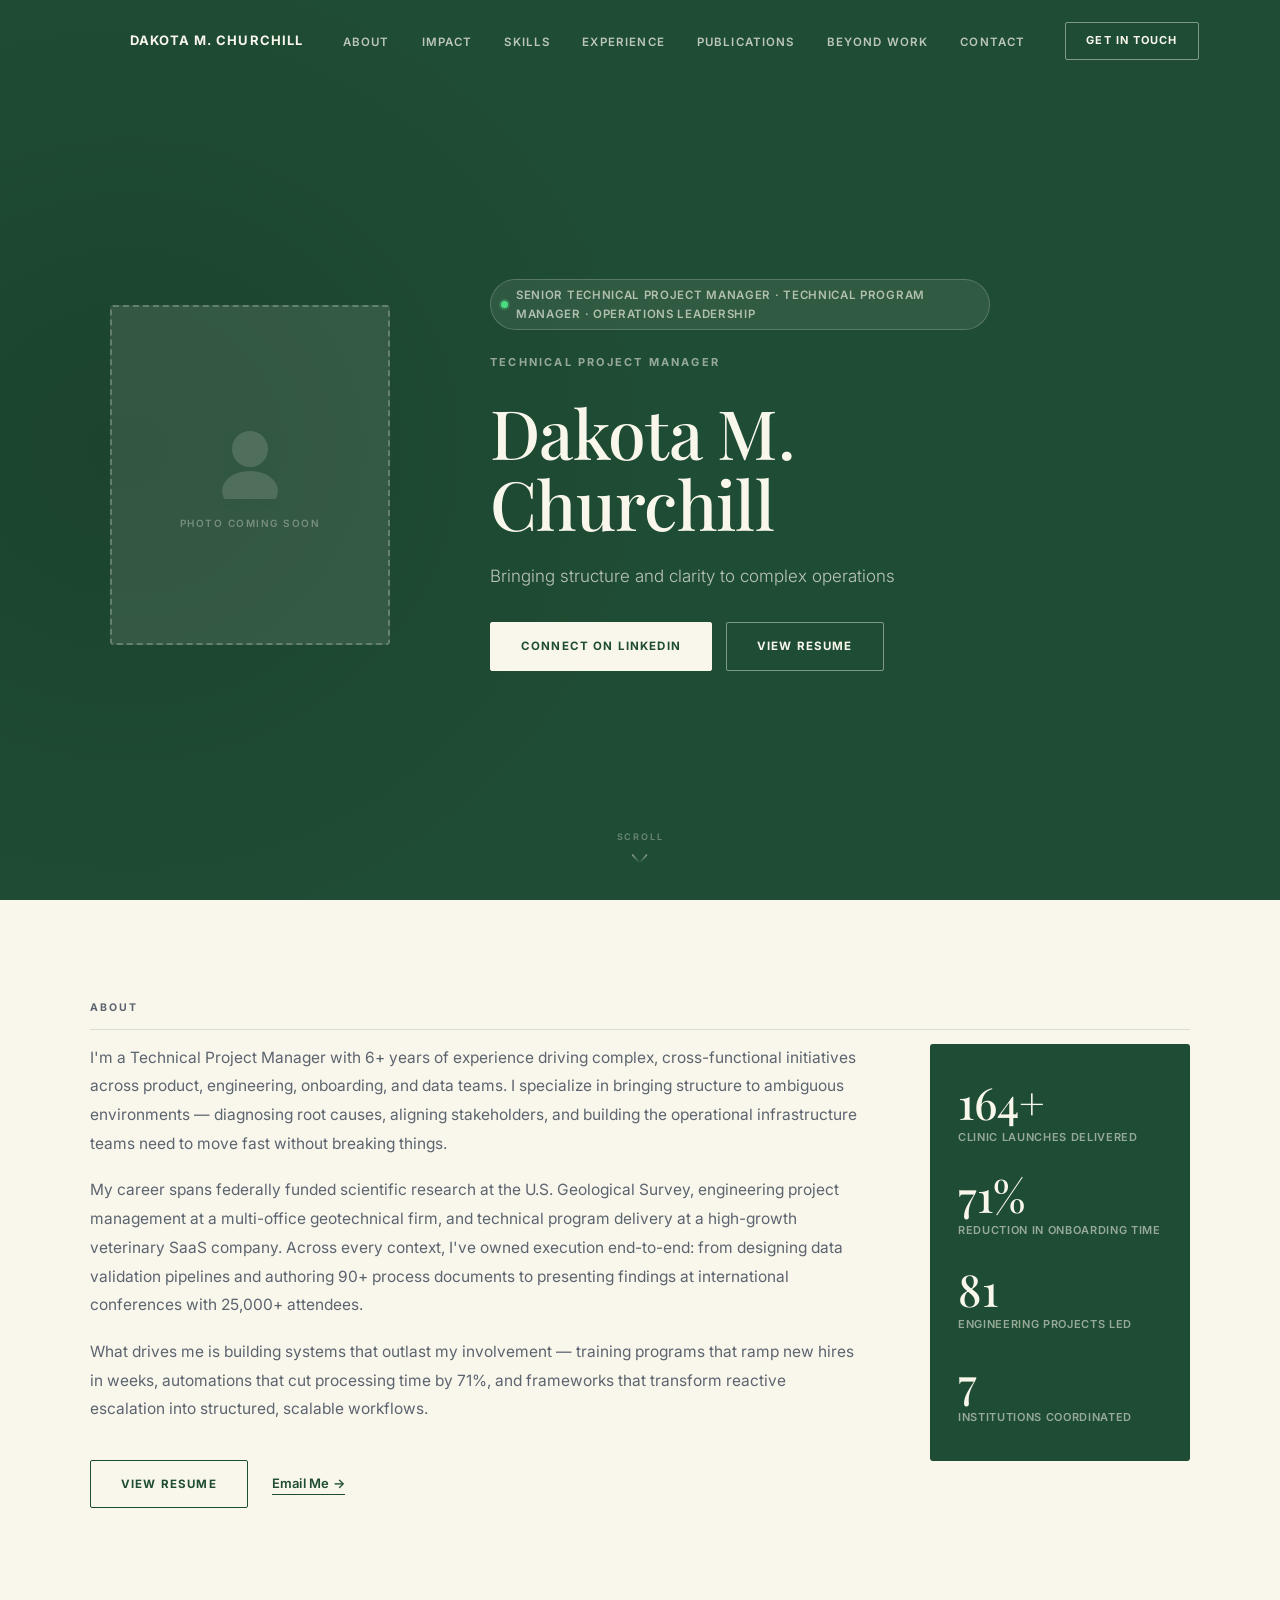
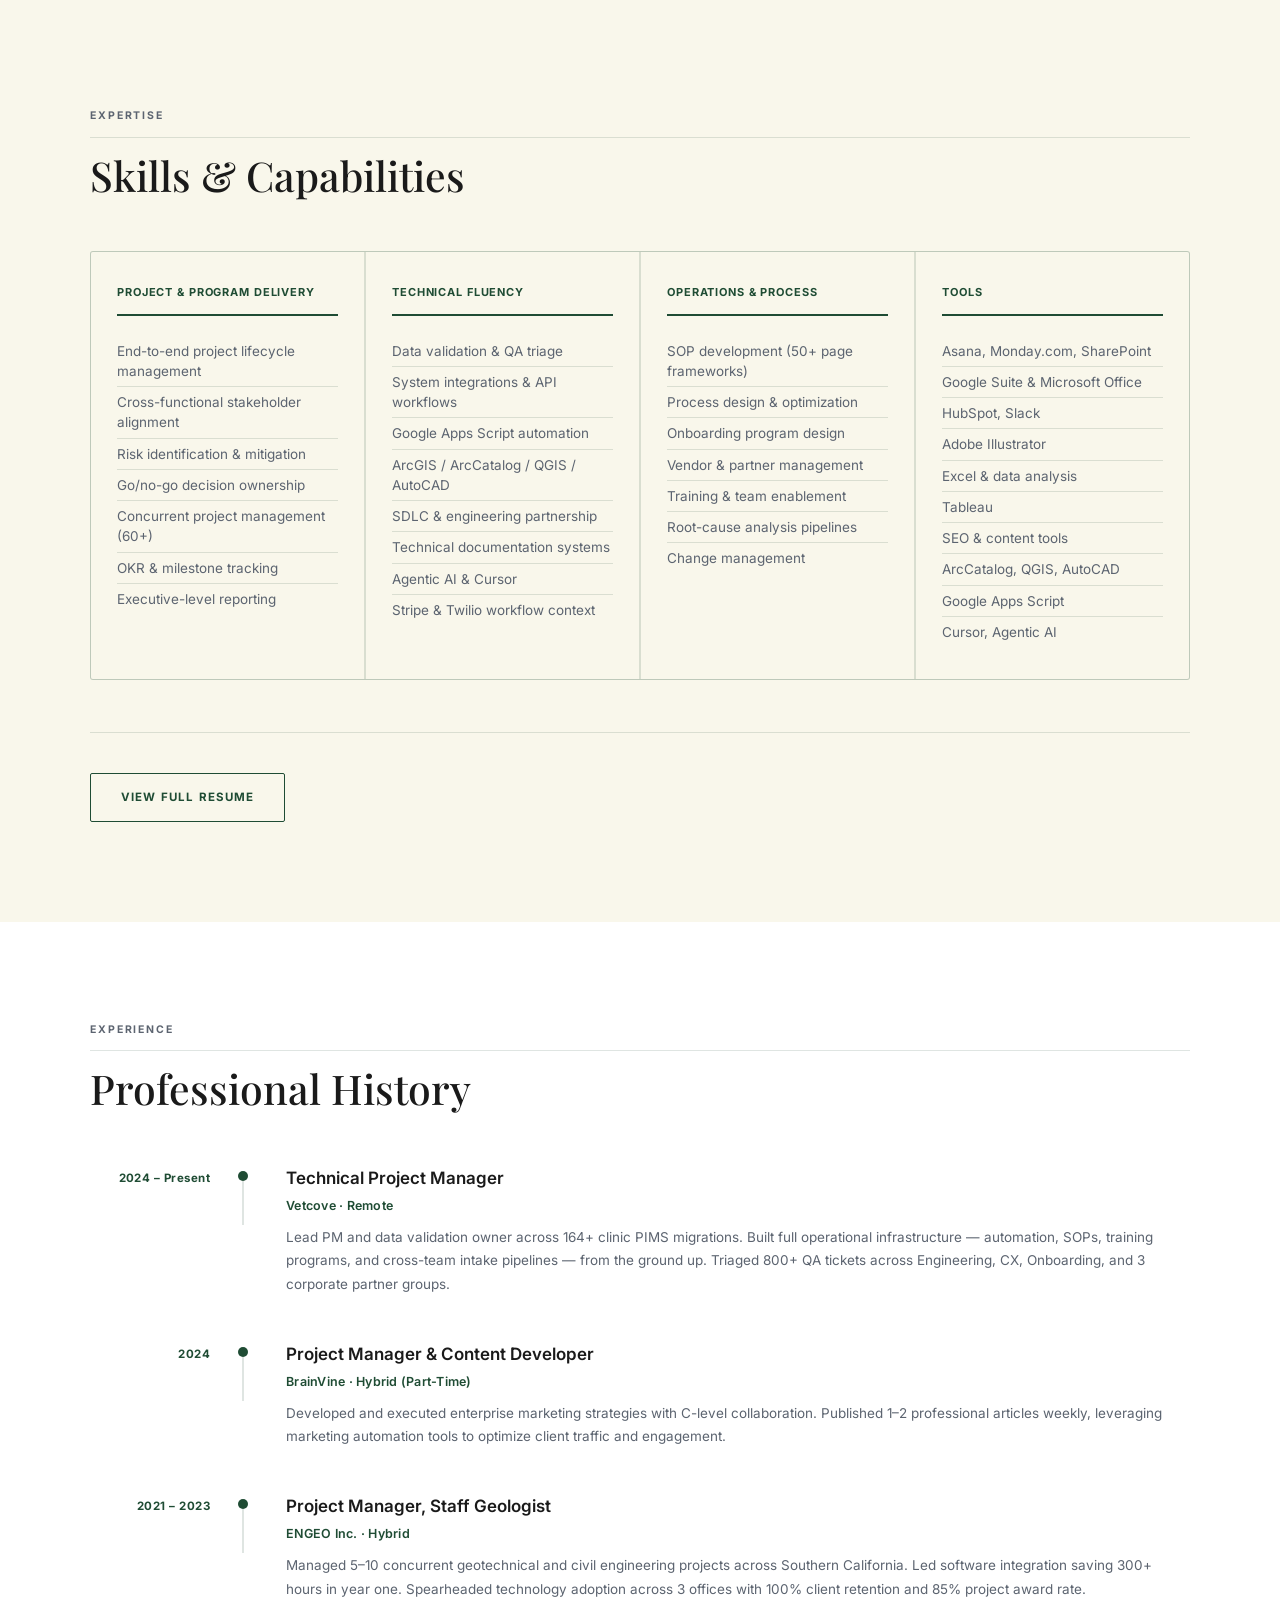
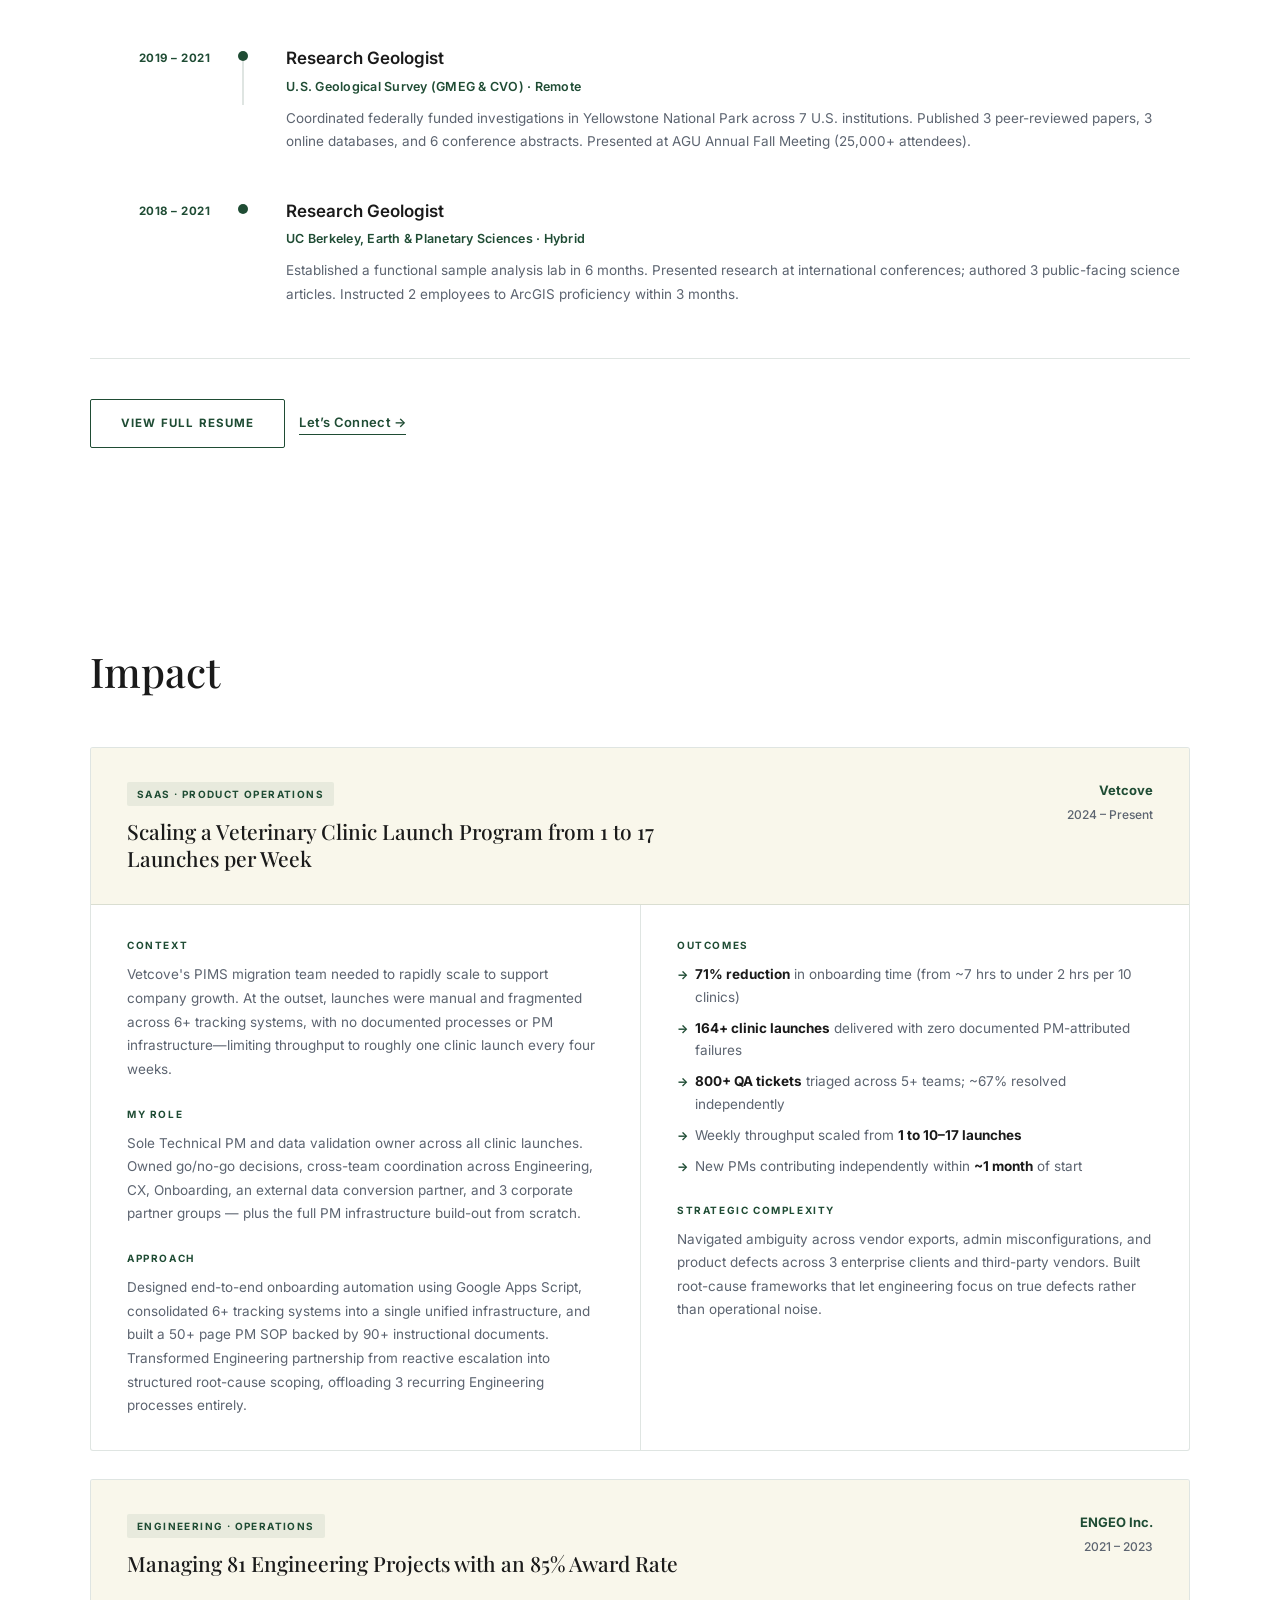
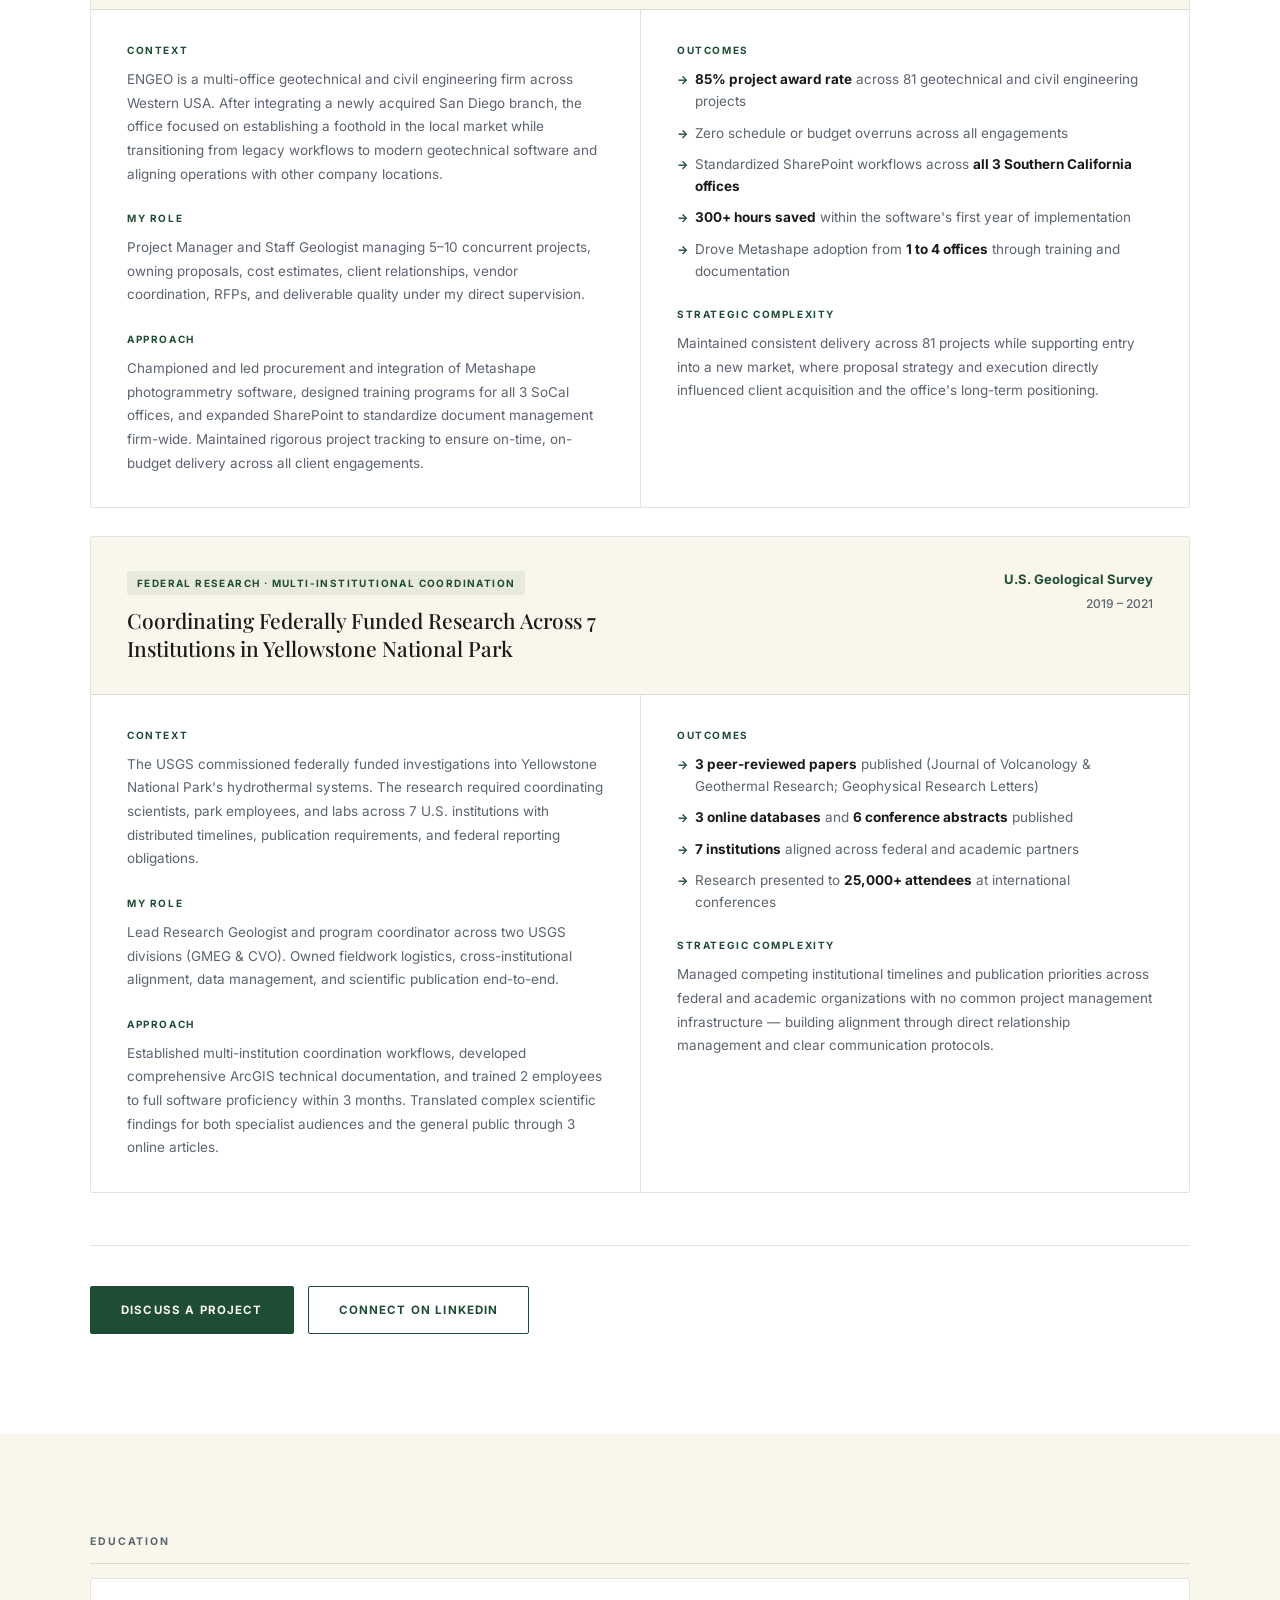
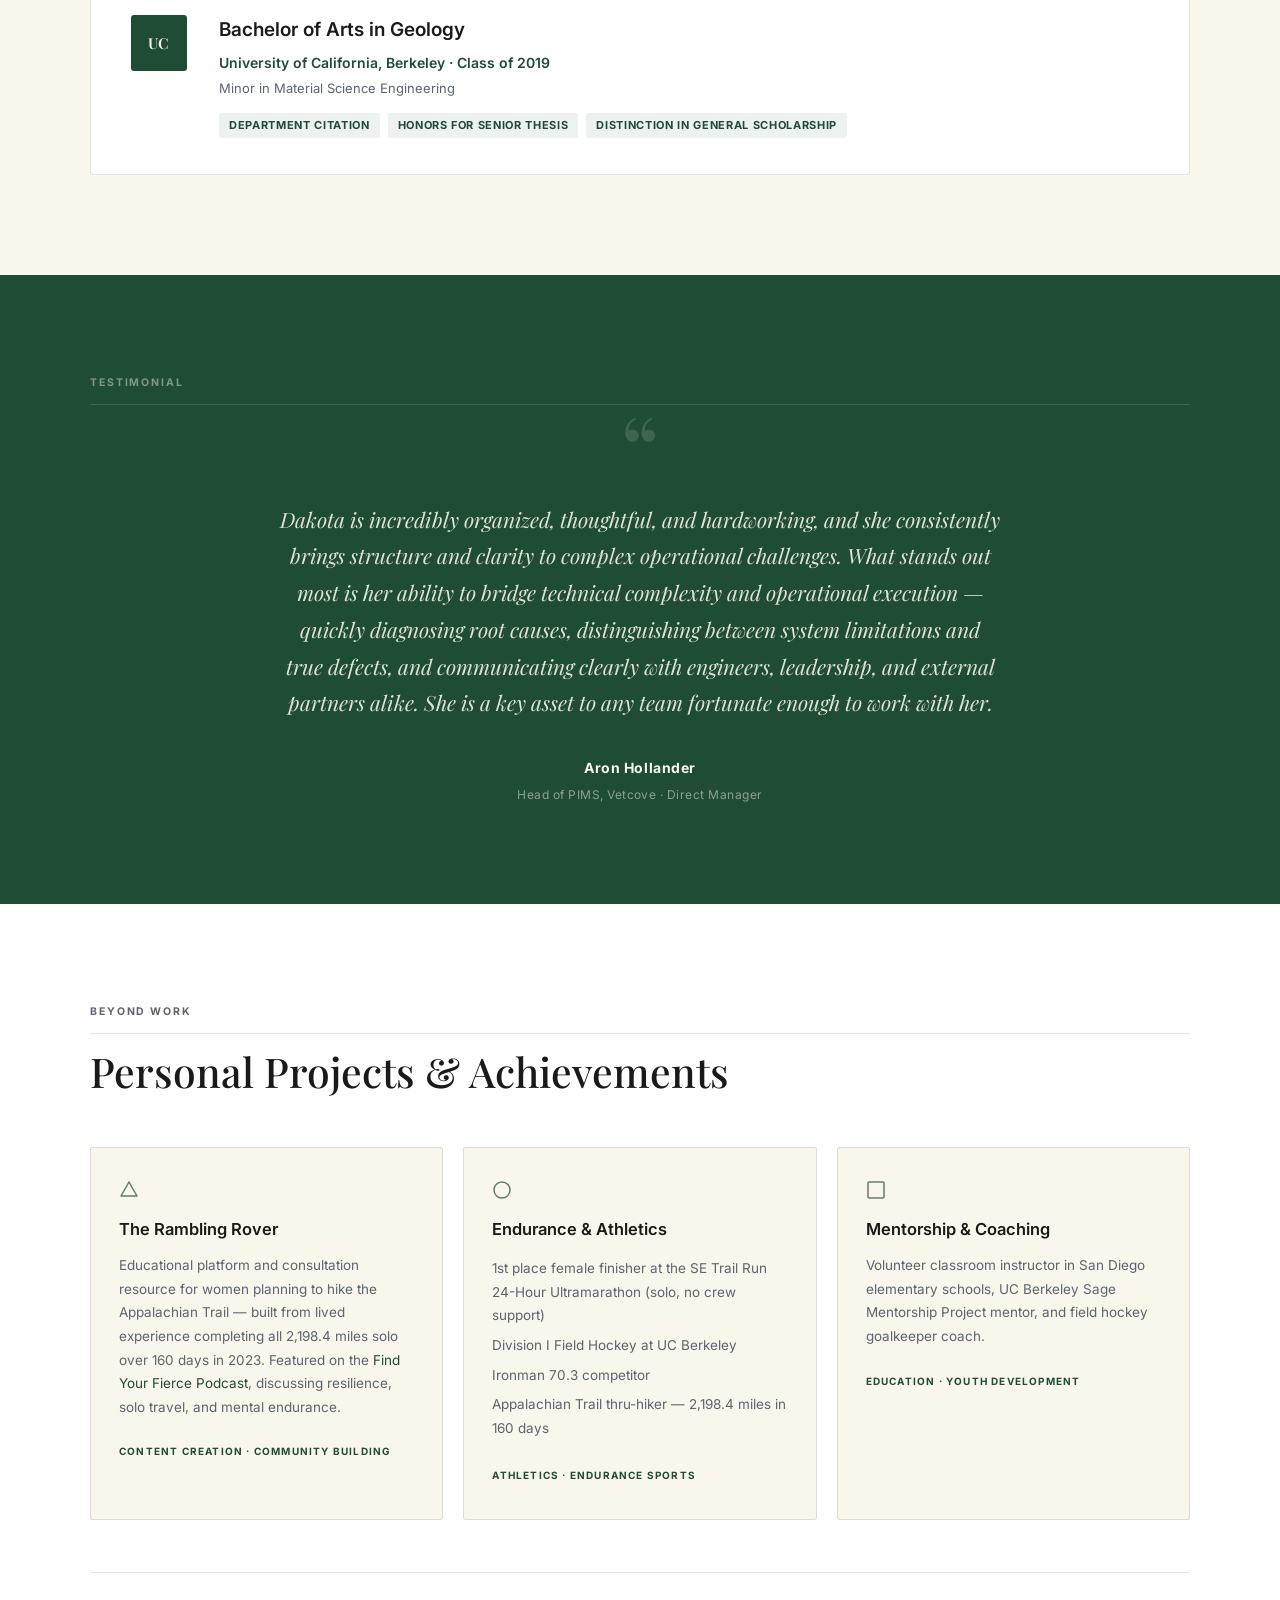
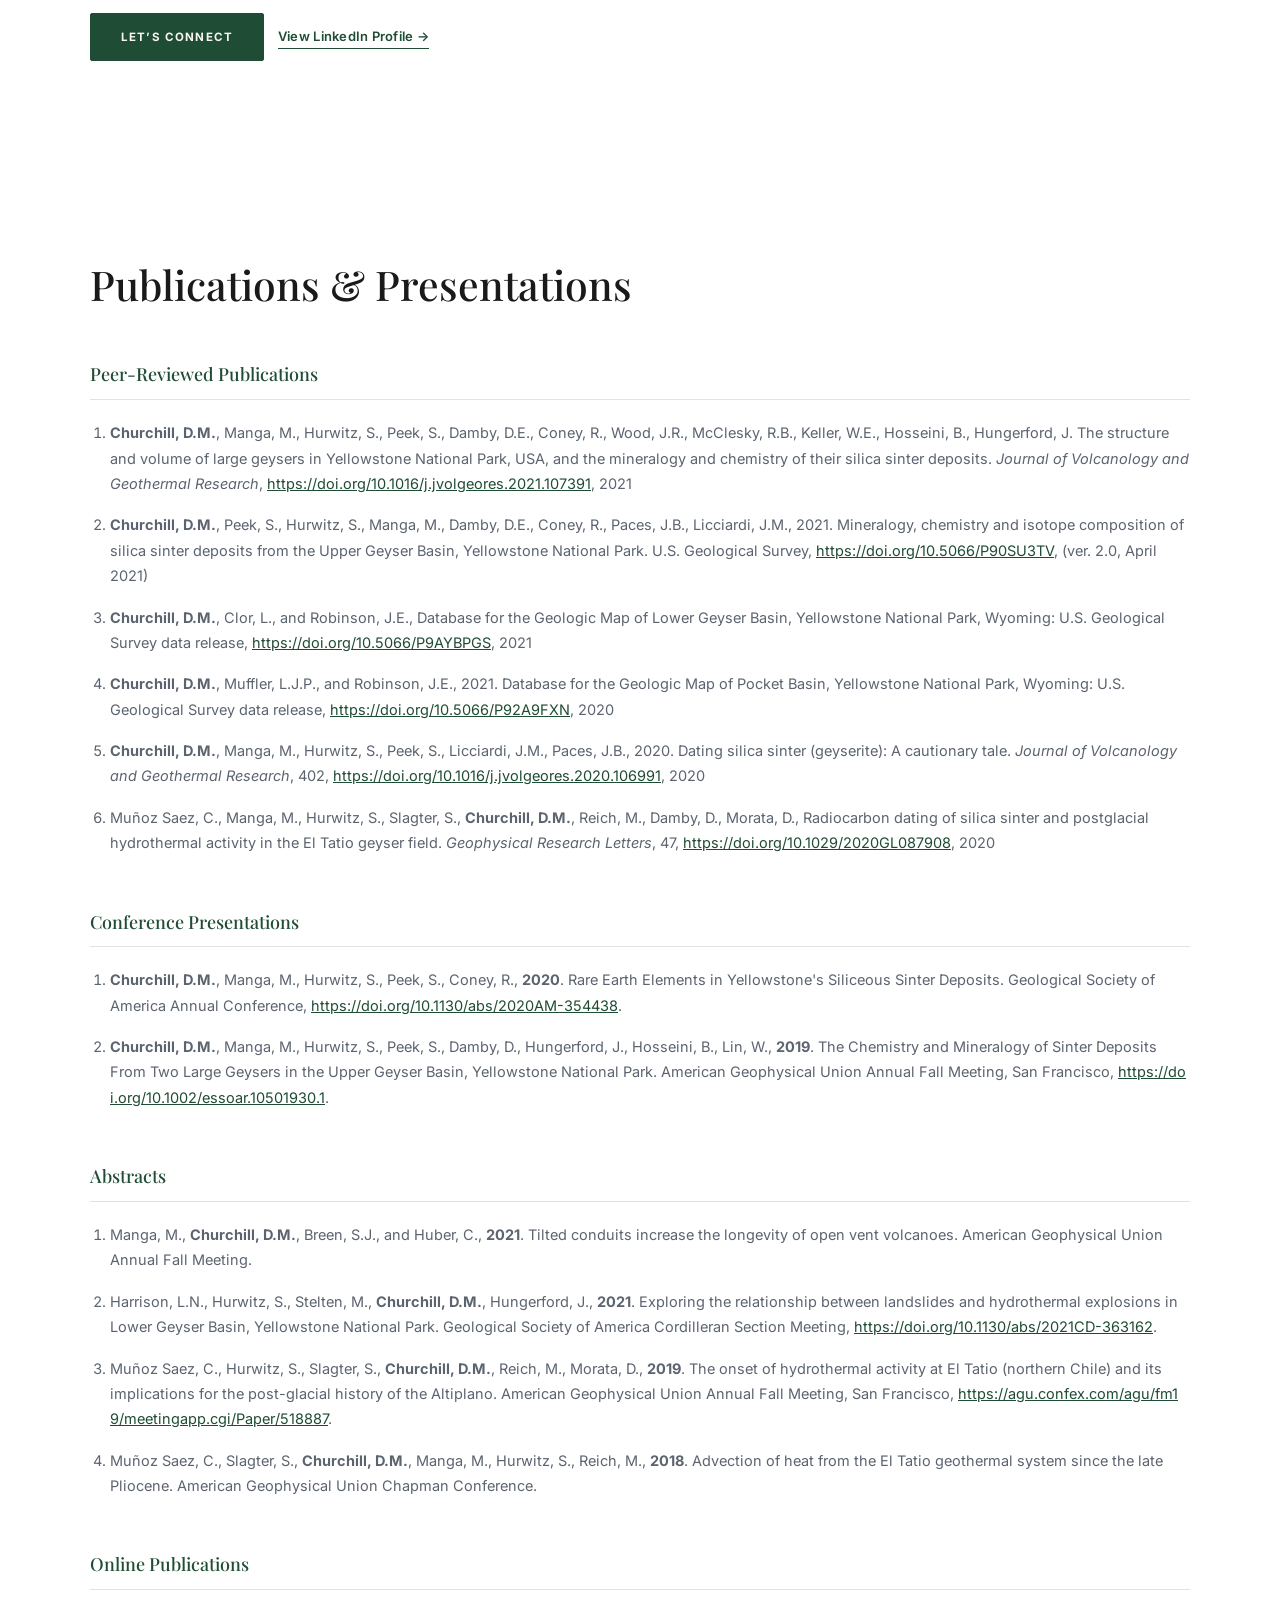
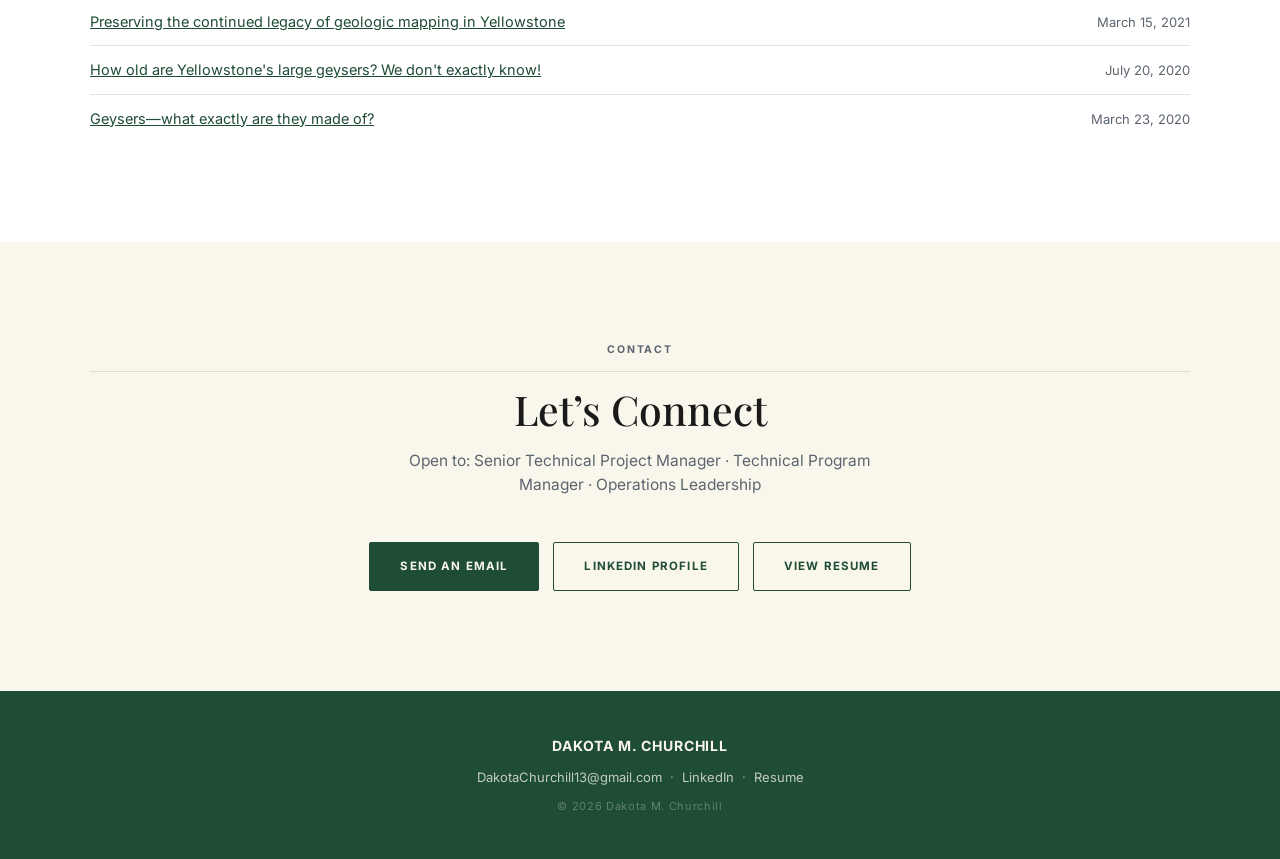
==== index.html @ 517e22c8 "remove open to in hero section" ====
<!DOCTYPE html>
<html lang="en">
<head>
  <meta charset="UTF-8" />
  <meta name="viewport" content="width=device-width, initial-scale=1.0" />
  <title>Dakota M. Churchill | Technical Project Manager</title>
  <meta name="description" content="Dakota M. Churchill — Technical Project Manager with 6+ years delivering complex, cross-functional programs across product, engineering, onboarding, and data teams. Based remotely. Open to TPM and Operations leadership roles." />
  <meta name="keywords" content="Senior Technical Project Manager, Technical Program Manager, Operations Manager, Dakota Churchill, technical project management portfolio, cross-functional program delivery" />
  <meta property="og:title" content="Dakota M. Churchill | Technical Project Manager" />
  <meta property="og:description" content="TPM with 6+ years delivering complex programs across product, engineering, and data teams. 164+ clinic launches, 71% efficiency gain, zero launch failures." />
  <meta property="og:type" content="website" />
  <meta property="og:url" content="https://dakotachurchill.com" />
  <link rel="preconnect" href="https://fonts.googleapis.com" />
  <link rel="preconnect" href="https://fonts.gstatic.com" crossorigin />
  <link href="https://fonts.googleapis.com/css2?family=Inter:wght@300;400;500;600;700&family=Playfair+Display:ital,wght@0,400;0,500;0,600;1,400;1,500&display=swap" rel="stylesheet" />
  <link rel="stylesheet" href="styles.css" />
  <script type="application/ld+json">
  {
    "@context": "https://schema.org",
    "@type": "Person",
    "name": "Dakota M. Churchill",
    "jobTitle": "Technical Project Manager",
    "email": "DakotaChurchill13@gmail.com",
    "url": "https://dakotachurchill.com",
    "sameAs": [
      "https://www.linkedin.com/in/dakotachurchill/"
    ],
    "alumniOf": {
      "@type": "CollegeOrUniversity",
      "name": "University of California, Berkeley"
    },
    "knowsAbout": [
      "Technical Project Management",
      "Program Management",
      "Operations Management",
      "Data Validation",
      "Cross-functional Leadership",
      "Process Optimization"
    ],
    "worksFor": {
      "@type": "Organization",
      "name": "Vetcove"
    }
  }
  </script>
</head>
<body>

  <!-- ===== NAV ===== -->
  <nav class="nav" id="nav" role="navigation" aria-label="Main navigation">
    <div class="nav-inner">
      <a href="#hero" class="nav-logo" aria-label="Dakota M. Churchill — Home">Dakota M. Churchill</a>
      <button class="nav-toggle" id="nav-toggle" aria-label="Toggle navigation menu" aria-expanded="false" aria-controls="nav-links">
        <span></span><span></span><span></span>
      </button>
      <ul class="nav-links" id="nav-links">
        <li><a href="#about">About</a></li>
        <li><a href="#impact">Impact</a></li>
        <li><a href="#skills">Skills</a></li>
        <li><a href="#experience">Experience</a></li>
        <li><a href="#publications">Publications</a></li>
        <li><a href="#personal">Beyond Work</a></li>
        <li><a href="#contact">Contact</a></li>
      </ul>
      <a href="mailto:DakotaChurchill13@gmail.com" class="nav-cta">Get in Touch</a>
    </div>
  </nav>

  <!-- ===== HERO ===== -->
  <section class="hero" id="hero">
    <div class="hero-inner">
      <div class="hero-photo-wrap">
        <div class="hero-photo">
          <div class="photo-placeholder">
            <svg width="80" height="80" viewBox="0 0 80 80" fill="none" xmlns="http://www.w3.org/2000/svg">
              <circle cx="40" cy="30" r="18" fill="rgba(249,247,235,0.25)"/>
              <ellipse cx="40" cy="72" rx="28" ry="20" fill="rgba(249,247,235,0.25)"/>
            </svg>
            <span>Photo Coming Soon</span>
          </div>
        </div>
      </div>
      <div class="hero-content">
        <div class="hero-availability">
          <span class="availability-dot" aria-hidden="true"></span>
          Senior Technical Project Manager · Technical Program Manager · Operations Leadership
        </div>
        <p class="hero-eyebrow">Technical Project Manager</p>
        <h1 class="hero-name">Dakota M. Churchill</h1>
        <p class="hero-tagline">Bringing structure and clarity to complex operations</p>
        <div class="hero-ctas">
          <a href="https://www.linkedin.com/in/dakotachurchill/" target="_blank" rel="noopener noreferrer" class="btn btn-primary">Connect on LinkedIn</a>
          <a href="https://drive.google.com/file/d/1Z_M8A1gzNQpf_lihwVG-saoZWOQragL3/view?usp=sharing" target="_blank" rel="noopener noreferrer" class="btn btn-secondary">View Resume</a>
        </div>
      </div>
    </div>
    <div class="hero-scroll-hint" aria-hidden="true">
      <span>Scroll</span>
      <svg class="scroll-arrow" width="16" height="10" viewBox="0 0 16 10" fill="none" xmlns="http://www.w3.org/2000/svg">
        <defs>
          <linearGradient id="arrow-fade" x1="0" y1="0" x2="0" y2="1">
            <stop offset="0%" stop-color="rgba(249,247,235,0.5)"/>
            <stop offset="100%" stop-color="rgba(249,247,235,0)"/>
          </linearGradient>
        </defs>
        <polyline points="1,1 8,9 15,1" stroke="url(#arrow-fade)" stroke-width="1.5" fill="none" stroke-linecap="round" stroke-linejoin="round"/>
      </svg>
    </div>
  </section>

  <!-- ===== ABOUT ===== -->
  <section class="section" id="about">
    <div class="container">
      <p class="section-label">About</p>
      <div class="about-grid">
        <div class="about-text">
          <p>I'm a Technical Project Manager with 6+ years of experience driving complex, cross-functional initiatives across product, engineering, onboarding, and data teams. I specialize in bringing structure to ambiguous environments — diagnosing root causes, aligning stakeholders, and building the operational infrastructure teams need to move fast without breaking things.</p>
          <p>My career spans federally funded scientific research at the U.S. Geological Survey, engineering project management at a multi-office geotechnical firm, and technical program delivery at a high-growth veterinary SaaS company. Across every context, I've owned execution end-to-end: from designing data validation pipelines and authoring 90+ process documents to presenting findings at international conferences with 25,000+ attendees.</p>
          <p>What drives me is building systems that outlast my involvement — training programs that ramp new hires in weeks, automations that cut processing time by 71%, and frameworks that transform reactive escalation into structured, scalable workflows.</p>
          <div class="about-ctas">
            <a href="https://drive.google.com/file/d/1Z_M8A1gzNQpf_lihwVG-saoZWOQragL3/view?usp=sharing" target="_blank" rel="noopener noreferrer" class="btn btn-outline">View Resume</a>
            <a href="mailto:DakotaChurchill13@gmail.com" class="btn-link">Email Me &rarr;</a>
          </div>
        </div>
        <div class="about-sidebar">
          <div class="stats-block">
            <div class="stat">
              <span class="stat-number">164+</span>
              <span class="stat-label">Clinic launches delivered</span>
            </div>
            <div class="stat">
              <span class="stat-number">71%</span>
              <span class="stat-label">Reduction in onboarding time</span>
            </div>
            <div class="stat">
              <span class="stat-number">81</span>
              <span class="stat-label">Engineering projects led</span>
            </div>
            <div class="stat">
              <span class="stat-number">7</span>
              <span class="stat-label">Institutions coordinated</span>
            </div>
          </div>
        </div>
      </div>
    </div>
  </section>

  <!-- ===== SKILLS ===== -->
  <section class="section" id="skills">
    <div class="container">
      <p class="section-label">Expertise</p>
      <h2 class="section-title">Skills &amp; Capabilities</h2>
      <div class="skills-grid">
        <div class="skill-cluster">
          <h3>Project &amp; Program Delivery</h3>
          <ul>
            <li>End-to-end project lifecycle management</li>
            <li>Cross-functional stakeholder alignment</li>
            <li>Risk identification &amp; mitigation</li>
            <li>Go/no-go decision ownership</li>
            <li>Concurrent project management (60+)</li>
            <li>OKR &amp; milestone tracking</li>
            <li>Executive-level reporting</li>
          </ul>
        </div>
        <div class="skill-cluster">
          <h3>Technical Fluency</h3>
          <ul>
            <li>Data validation &amp; QA triage</li>
            <li>System integrations &amp; API workflows</li>
            <li>Google Apps Script automation</li>
            <li>ArcGIS / ArcCatalog / QGIS / AutoCAD</li>
            <li>SDLC &amp; engineering partnership</li>
            <li>Technical documentation systems</li>
            <li>Agentic AI &amp; Cursor</li>
            <li>Stripe &amp; Twilio workflow context</li>
          </ul>
        </div>
        <div class="skill-cluster">
          <h3>Operations &amp; Process</h3>
          <ul>
            <li>SOP development (50+ page frameworks)</li>
            <li>Process design &amp; optimization</li>
            <li>Onboarding program design</li>
            <li>Vendor &amp; partner management</li>
            <li>Training &amp; team enablement</li>
            <li>Root-cause analysis pipelines</li>
            <li>Change management</li>
          </ul>
        </div>
        <div class="skill-cluster">
          <h3>Tools</h3>
          <ul>
            <li>Asana, Monday.com, SharePoint</li>
            <li>Google Suite &amp; Microsoft Office</li>
            <li>HubSpot, Slack</li>
            <li>Adobe Illustrator</li>
            <li>Excel &amp; data analysis</li>
            <li>Tableau</li>
            <li>SEO &amp; content tools</li>
            <li>ArcCatalog, QGIS, AutoCAD</li>
            <li>Google Apps Script</li>
            <li>Cursor, Agentic AI</li>
          </ul>
        </div>
      </div>
      <div class="section-cta-row">
        <a href="https://drive.google.com/file/d/1Z_M8A1gzNQpf_lihwVG-saoZWOQragL3/view?usp=sharing" target="_blank" rel="noopener noreferrer" class="btn btn-outline">View Full Resume</a>
      </div>
    </div>
  </section>

  <!-- ===== EXPERIENCE ===== -->
  <section class="section section-white" id="experience">
    <div class="container">
      <p class="section-label">Experience</p>
      <h2 class="section-title">Professional History</h2>
      <div class="timeline">

        <div class="timeline-item">
          <div class="timeline-date">2024 – Present</div>
          <div class="timeline-dot"></div>
          <div class="timeline-content">
            <h3>Technical Project Manager</h3>
            <p class="timeline-org">Vetcove &middot; Remote</p>
            <p>Lead PM and data validation owner across 164+ clinic PIMS migrations. Built full operational infrastructure — automation, SOPs, training programs, and cross-team intake pipelines — from the ground up. Triaged 800+ QA tickets across Engineering, CX, Onboarding, and 3 corporate partner groups.</p>
          </div>
        </div>

        <div class="timeline-item">
          <div class="timeline-date">2024</div>
          <div class="timeline-dot"></div>
          <div class="timeline-content">
            <h3>Project Manager &amp; Content Developer</h3>
            <p class="timeline-org">BrainVine &middot; Hybrid (Part-Time)</p>
            <p>Developed and executed enterprise marketing strategies with C-level collaboration. Published 1–2 professional articles weekly, leveraging marketing automation tools to optimize client traffic and engagement.</p>
          </div>
        </div>

        <div class="timeline-item">
          <div class="timeline-date">2021 – 2023</div>
          <div class="timeline-dot"></div>
          <div class="timeline-content">
            <h3>Project Manager, Staff Geologist</h3>
            <p class="timeline-org">ENGEO Inc. &middot; Hybrid</p>
            <p>Managed 5–10 concurrent geotechnical and civil engineering projects across Southern California. Led software integration saving 300+ hours in year one. Spearheaded technology adoption across 3 offices with 100% client retention and 85% project award rate.</p>
          </div>
        </div>

        <div class="timeline-item">
          <div class="timeline-date">2019 – 2021</div>
          <div class="timeline-dot"></div>
          <div class="timeline-content">
            <h3>Research Geologist</h3>
            <p class="timeline-org">U.S. Geological Survey (GMEG &amp; CVO) &middot; Remote</p>
            <p>Coordinated federally funded investigations in Yellowstone National Park across 7 U.S. institutions. Published 3 peer-reviewed papers, 3 online databases, and 6 conference abstracts. Presented at AGU Annual Fall Meeting (25,000+ attendees).</p>
          </div>
        </div>

        <div class="timeline-item">
          <div class="timeline-date">2018 – 2021</div>
          <div class="timeline-dot"></div>
          <div class="timeline-content">
            <h3>Research Geologist</h3>
            <p class="timeline-org">UC Berkeley, Earth &amp; Planetary Sciences &middot; Hybrid</p>
            <p>Established a functional sample analysis lab in 6 months. Presented research at international conferences; authored 3 public-facing science articles. Instructed 2 employees to ArcGIS proficiency within 3 months.</p>
          </div>
        </div>

      </div>
      <div class="section-cta-row">
        <a href="https://drive.google.com/file/d/1Z_M8A1gzNQpf_lihwVG-saoZWOQragL3/view?usp=sharing" target="_blank" rel="noopener noreferrer" class="btn btn-outline">View Full Resume</a>
        <a href="mailto:DakotaChurchill13@gmail.com" class="btn-link">Let&rsquo;s Connect &rarr;</a>
      </div>
    </div>
  </section>

  <!-- ===== IMPACT / CASE STUDIES ===== -->
  <section class="section section-white" id="impact">
    <div class="container">
      <h2 class="section-title">Impact</h2>

      <!-- Case Study 1 -->
      <article class="case-study">
        <div class="case-header">
          <div class="case-header-left">
            <span class="case-tag">SaaS · Product Operations</span>
            <h3>Scaling a Veterinary Clinic Launch Program from 1 to 17 Launches per Week</h3>
          </div>
          <div class="case-meta">
            <strong>Vetcove</strong>
            <span>2024 – Present</span>
          </div>
        </div>
        <div class="case-body">
          <div class="case-col">
            <h4>Context</h4>
            <p>Vetcove's PIMS migration team needed to rapidly scale to support company growth. At the outset, launches were manual and fragmented across 6+ tracking systems, with no documented processes or PM infrastructure—limiting throughput to roughly one clinic launch every four weeks.</p>
            <h4>My Role</h4>
            <p>Sole Technical PM and data validation owner across all clinic launches. Owned go/no-go decisions, cross-team coordination across Engineering, CX, Onboarding, an external data conversion partner, and 3 corporate partner groups — plus the full PM infrastructure build-out from scratch.</p>
            <h4>Approach</h4>
            <p>Designed end-to-end onboarding automation using Google Apps Script, consolidated 6+ tracking systems into a single unified infrastructure, and built a 50+ page PM SOP backed by 90+ instructional documents. Transformed Engineering partnership from reactive escalation into structured root-cause scoping, offloading 3 recurring Engineering processes entirely.</p>
          </div>
          <div class="case-col">
            <h4>Outcomes</h4>
            <ul class="outcomes">
              <li><strong>71% reduction</strong> in onboarding time (from ~7 hrs to under 2 hrs per 10 clinics)</li>
              <li><strong>164+ clinic launches</strong> delivered with zero documented PM-attributed failures</li>
              <li><strong>800+ QA tickets</strong> triaged across 5+ teams; ~67% resolved independently</li>
              <li>Weekly throughput scaled from <strong>1 to 10–17 launches</strong></li>
              <li>New PMs contributing independently within <strong>~1 month</strong> of start</li>
            </ul>
            <h4>Strategic Complexity</h4>
            <p>Navigated ambiguity across vendor exports, admin misconfigurations, and product defects across 3 enterprise clients and third-party vendors. Built root-cause frameworks that let engineering focus on true defects rather than operational noise.</p>
          </div>
        </div>
      </article>

      <!-- Case Study 2 -->
      <article class="case-study">
        <div class="case-header">
          <div class="case-header-left">
            <span class="case-tag">Engineering · Operations</span>
            <h3>Managing 81 Engineering Projects with an 85% Award Rate</h3>
          </div>
          <div class="case-meta">
            <strong>ENGEO Inc.</strong>
            <span>2021 – 2023</span>
          </div>
        </div>
        <div class="case-body">
          <div class="case-col">
            <h4>Context</h4>
            <p>ENGEO is a multi-office geotechnical and civil engineering firm across Western USA. After integrating a newly acquired San Diego branch, the office focused on establishing a foothold in the local market while transitioning from legacy workflows to modern geotechnical software and aligning operations with other company locations.</p>
            <h4>My Role</h4>
            <p>Project Manager and Staff Geologist managing 5–10 concurrent projects, owning proposals, cost estimates, client relationships, vendor coordination, RFPs, and deliverable quality under my direct supervision.</p>
            <h4>Approach</h4>
            <p>Championed and led procurement and integration of Metashape photogrammetry software, designed training programs for all 3 SoCal offices, and expanded SharePoint to standardize document management firm-wide. Maintained rigorous project tracking to ensure on-time, on-budget delivery across all client engagements.</p>
          </div>
          <div class="case-col">
            <h4>Outcomes</h4>
            <ul class="outcomes">
              <li><strong>85% project award rate</strong> across 81 geotechnical and civil engineering projects</li>
              <li>Zero schedule or budget overruns across all engagements</li>
              <li>Standardized SharePoint workflows across <strong>all 3 Southern California offices</strong></li>
              <li><strong>300+ hours saved</strong> within the software's first year of implementation</li>
              <li>Drove Metashape adoption from <strong>1 to 4 offices</strong> through training and documentation</li>
            </ul>
            <h4>Strategic Complexity</h4>
            <p>Maintained consistent delivery across 81 projects while supporting entry into a new market, where proposal strategy and execution directly influenced client acquisition and the office's long-term positioning.</p>
          </div>
        </div>
      </article>

      <!-- Case Study 3 -->
      <article class="case-study">
        <div class="case-header">
          <div class="case-header-left">
            <span class="case-tag">Federal Research · Multi-Institutional Coordination</span>
            <h3>Coordinating Federally Funded Research Across 7 Institutions in Yellowstone National Park</h3>
          </div>
          <div class="case-meta">
            <strong>U.S. Geological Survey</strong>
            <span>2019 – 2021</span>
          </div>
        </div>
        <div class="case-body">
          <div class="case-col">
            <h4>Context</h4>
            <p>The USGS commissioned federally funded investigations into Yellowstone National Park's hydrothermal systems. The research required coordinating scientists, park employees, and labs across 7 U.S. institutions with distributed timelines, publication requirements, and federal reporting obligations.</p>
            <h4>My Role</h4>
            <p>Lead Research Geologist and program coordinator across two USGS divisions (GMEG & CVO). Owned fieldwork logistics, cross-institutional alignment, data management, and scientific publication end-to-end.</p>
            <h4>Approach</h4>
            <p>Established multi-institution coordination workflows, developed comprehensive ArcGIS technical documentation, and trained 2 employees to full software proficiency within 3 months. Translated complex scientific findings for both specialist audiences and the general public through 3 online articles.</p>
          </div>
          <div class="case-col">
            <h4>Outcomes</h4>
            <ul class="outcomes">
              <li><strong>3 peer-reviewed papers</strong> published (Journal of Volcanology &amp; Geothermal Research; Geophysical Research Letters)</li>
              <li><strong>3 online databases</strong> and <strong>6 conference abstracts</strong> published</li>
              <li><strong>7 institutions</strong> aligned across federal and academic partners</li>
              <li>Research presented to <strong>25,000+ attendees</strong> at international conferences</li>
            </ul>
            <h4>Strategic Complexity</h4>
            <p>Managed competing institutional timelines and publication priorities across federal and academic organizations with no common project management infrastructure — building alignment through direct relationship management and clear communication protocols.</p>
          </div>
        </div>
      </article>

      <div class="section-cta-row">
        <a href="mailto:DakotaChurchill13@gmail.com" class="btn btn-green">Discuss a Project</a>
        <a href="https://www.linkedin.com/in/dakotachurchill/" target="_blank" rel="noopener noreferrer" class="btn btn-outline">Connect on LinkedIn</a>
      </div>
    </div>
  </section>

  <!-- ===== EDUCATION ===== -->
  <section class="section" id="education">
    <div class="container">
      <p class="section-label">Education</p>
      <div class="edu-card">
        <div class="edu-left">
          <div class="edu-badge">UC</div>
        </div>
        <div class="edu-right">
          <h3>Bachelor of Arts in Geology</h3>
          <p class="edu-school">University of California, Berkeley &middot; Class of 2019</p>
          <p class="edu-minor">Minor in Material Science Engineering</p>
          <div class="edu-honors">
            <span>Department Citation</span>
            <span>Honors for Senior Thesis</span>
            <span>Distinction in General Scholarship</span>
          </div>
        </div>
      </div>
    </div>
  </section>

  <!-- ===== TESTIMONIAL ===== -->
  <section class="section section-green" id="testimonial">
    <div class="container">
      <p class="section-label section-label--light">Testimonial</p>
      <div class="testimonial-wrap">
        <div class="quote-mark">&ldquo;</div>
        <blockquote>
          Dakota is incredibly organized, thoughtful, and hardworking, and she consistently brings structure and clarity to complex operational challenges. What stands out most is her ability to bridge technical complexity and operational execution — quickly diagnosing root causes, distinguishing between system limitations and true defects, and communicating clearly with engineers, leadership, and external partners alike. She is a key asset to any team fortunate enough to work with her.
        </blockquote>
        <cite>
          <strong>Aron Hollander</strong>
          <span>Head of PIMS, Vetcove &middot; Direct Manager</span>
        </cite>
      </div>
    </div>
  </section>

  <!-- ===== PERSONAL PROJECTS ===== -->
  <section class="section section-white" id="personal">
    <div class="container">
      <p class="section-label">Beyond Work</p>
      <h2 class="section-title">Personal Projects &amp; Achievements</h2>
      <div class="personal-grid">
        <div class="personal-card">
          <div class="personal-icon">
            <svg width="20" height="20" viewBox="0 0 20 20" fill="none" xmlns="http://www.w3.org/2000/svg" aria-hidden="true">
              <path d="M10 2L18 16H2L10 2Z" stroke="currentColor" stroke-width="1.5" stroke-linejoin="round"/>
            </svg>
          </div>
          <h3>The Rambling Rover</h3>
          <p>Educational platform and consultation resource for women planning to hike the Appalachian Trail — built from lived experience completing all 2,198.4 miles solo over 160 days in 2023. Featured on the <a href="https://open.spotify.com/episode/2IDIeqpU8g2QCHPlWsu0Ey" target="_blank" rel="noopener noreferrer">Find Your Fierce Podcast</a>, discussing resilience, solo travel, and mental endurance.</p>
          <span class="personal-tag">Content Creation &middot; Community Building</span>
        </div>
        <div class="personal-card">
          <div class="personal-icon">
            <svg width="20" height="20" viewBox="0 0 20 20" fill="none" xmlns="http://www.w3.org/2000/svg" aria-hidden="true">
              <circle cx="10" cy="10" r="8" stroke="currentColor" stroke-width="1.5"/>
            </svg>
          </div>
          <h3>Endurance &amp; Athletics</h3>
          <ul class="personal-list">
            <li>1st place female finisher at the SE Trail Run 24-Hour Ultramarathon (solo, no crew support)</li>
            <li>Division I Field Hockey at UC Berkeley</li>
            <li>Ironman 70.3 competitor</li>
            <li>Appalachian Trail thru-hiker — 2,198.4 miles in 160 days</li>
          </ul>
          <span class="personal-tag">Athletics &middot; Endurance Sports</span>
        </div>
        <div class="personal-card">
          <div class="personal-icon">
            <svg width="20" height="20" viewBox="0 0 20 20" fill="none" xmlns="http://www.w3.org/2000/svg" aria-hidden="true">
              <rect x="2" y="2" width="16" height="16" rx="1" stroke="currentColor" stroke-width="1.5"/>
            </svg>
          </div>
          <h3>Mentorship &amp; Coaching</h3>
          <p>Volunteer classroom instructor in San Diego elementary schools, UC Berkeley Sage Mentorship Project mentor, and field hockey goalkeeper coach.</p>
          <span class="personal-tag">Education &middot; Youth Development</span>
        </div>
      </div>
      <div class="section-cta-row">
        <a href="mailto:DakotaChurchill13@gmail.com" class="btn btn-green">Let&rsquo;s Connect</a>
        <a href="https://www.linkedin.com/in/dakotachurchill/" target="_blank" rel="noopener noreferrer" class="btn-link">View LinkedIn Profile &rarr;</a>
      </div>
    </div>
  </section>

  <!-- ===== PUBLICATIONS ===== -->
  <section class="section section-white" id="publications">
    <div class="container">
      <h2 class="section-title">Publications &amp; Presentations</h2>

      <div class="pub-group">
        <h3 class="pub-group-title">Peer-Reviewed Publications</h3>
        <ol class="pub-list">
          <li><strong>Churchill, D.M.</strong>, Manga, M., Hurwitz, S., Peek, S., Damby, D.E., Coney, R., Wood, J.R., McClesky, R.B., Keller, W.E., Hosseini, B., Hungerford, J. The structure and volume of large geysers in Yellowstone National Park, USA, and the mineralogy and chemistry of their silica sinter deposits. <em>Journal of Volcanology and Geothermal Research</em>, <a href="https://doi.org/10.1016/j.jvolgeores.2021.107391" target="_blank" rel="noopener noreferrer">https://doi.org/10.1016/j.jvolgeores.2021.107391</a>, 2021</li>
          <li><strong>Churchill, D.M.</strong>, Peek, S., Hurwitz, S., Manga, M., Damby, D.E., Coney, R., Paces, J.B., Licciardi, J.M., 2021. Mineralogy, chemistry and isotope composition of silica sinter deposits from the Upper Geyser Basin, Yellowstone National Park. U.S. Geological Survey, <a href="https://doi.org/10.5066/P90SU3TV" target="_blank" rel="noopener noreferrer">https://doi.org/10.5066/P90SU3TV</a>, (ver. 2.0, April 2021)</li>
          <li><strong>Churchill, D.M.</strong>, Clor, L., and Robinson, J.E., Database for the Geologic Map of Lower Geyser Basin, Yellowstone National Park, Wyoming: U.S. Geological Survey data release, <a href="https://doi.org/10.5066/P9AYBPGS" target="_blank" rel="noopener noreferrer">https://doi.org/10.5066/P9AYBPGS</a>, 2021</li>
          <li><strong>Churchill, D.M.</strong>, Muffler, L.J.P., and Robinson, J.E., 2021. Database for the Geologic Map of Pocket Basin, Yellowstone National Park, Wyoming: U.S. Geological Survey data release, <a href="https://doi.org/10.5066/P92A9FXN" target="_blank" rel="noopener noreferrer">https://doi.org/10.5066/P92A9FXN</a>, 2020</li>
          <li><strong>Churchill, D.M.</strong>, Manga, M., Hurwitz, S., Peek, S., Licciardi, J.M., Paces, J.B., 2020. Dating silica sinter (geyserite): A cautionary tale. <em>Journal of Volcanology and Geothermal Research</em>, 402, <a href="https://doi.org/10.1016/j.jvolgeores.2020.106991" target="_blank" rel="noopener noreferrer">https://doi.org/10.1016/j.jvolgeores.2020.106991</a>, 2020</li>
          <li>Muñoz Saez, C., Manga, M., Hurwitz, S., Slagter, S., <strong>Churchill, D.M.</strong>, Reich, M., Damby, D., Morata, D., Radiocarbon dating of silica sinter and postglacial hydrothermal activity in the El Tatio geyser field. <em>Geophysical Research Letters</em>, 47, <a href="https://doi.org/10.1029/2020GL087908" target="_blank" rel="noopener noreferrer">https://doi.org/10.1029/2020GL087908</a>, 2020</li>
        </ol>
      </div>

      <div class="pub-group">
        <h3 class="pub-group-title">Conference Presentations</h3>
        <ol class="pub-list">
          <li><strong>Churchill, D.M.</strong>, Manga, M., Hurwitz, S., Peek, S., Coney, R., <strong>2020</strong>. Rare Earth Elements in Yellowstone's Siliceous Sinter Deposits. Geological Society of America Annual Conference, <a href="https://doi.org/10.1130/abs/2020AM-354438" target="_blank" rel="noopener noreferrer">https://doi.org/10.1130/abs/2020AM-354438</a>.</li>
          <li><strong>Churchill, D.M.</strong>, Manga, M., Hurwitz, S., Peek, S., Damby, D., Hungerford, J., Hosseini, B., Lin, W., <strong>2019</strong>. The Chemistry and Mineralogy of Sinter Deposits From Two Large Geysers in the Upper Geyser Basin, Yellowstone National Park. American Geophysical Union Annual Fall Meeting, San Francisco, <a href="https://doi.org/10.1002/essoar.10501930.1" target="_blank" rel="noopener noreferrer">https://doi.org/10.1002/essoar.10501930.1</a>.</li>
        </ol>
      </div>

      <div class="pub-group">
        <h3 class="pub-group-title">Abstracts</h3>
        <ol class="pub-list">
          <li>Manga, M., <strong>Churchill, D.M.</strong>, Breen, S.J., and Huber, C., <strong>2021</strong>. Tilted conduits increase the longevity of open vent volcanoes. American Geophysical Union Annual Fall Meeting.</li>
          <li>Harrison, L.N., Hurwitz, S., Stelten, M., <strong>Churchill, D.M.</strong>, Hungerford, J., <strong>2021</strong>. Exploring the relationship between landslides and hydrothermal explosions in Lower Geyser Basin, Yellowstone National Park. Geological Society of America Cordilleran Section Meeting, <a href="https://doi.org/10.1130/abs/2021CD-363162" target="_blank" rel="noopener noreferrer">https://doi.org/10.1130/abs/2021CD-363162</a>.</li>
          <li>Muñoz Saez, C., Hurwitz, S., Slagter, S., <strong>Churchill, D.M.</strong>, Reich, M., Morata, D., <strong>2019</strong>. The onset of hydrothermal activity at El Tatio (northern Chile) and its implications for the post-glacial history of the Altiplano. American Geophysical Union Annual Fall Meeting, San Francisco, <a href="https://agu.confex.com/agu/fm19/meetingapp.cgi/Paper/518887" target="_blank" rel="noopener noreferrer">https://agu.confex.com/agu/fm19/meetingapp.cgi/Paper/518887</a>.</li>
          <li>Muñoz Saez, C., Slagter, S., <strong>Churchill, D.M.</strong>, Manga, M., Hurwitz, S., Reich, M., <strong>2018</strong>. Advection of heat from the El Tatio geothermal system since the late Pliocene. American Geophysical Union Chapman Conference.</li>
        </ol>
      </div>

      <div class="pub-group">
        <h3 class="pub-group-title">Online Publications</h3>
        <ul class="pub-online-list">
          <li>
            <a href="https://www.usgs.gov/news/national-news-release/preserving-continued-legacy-geologic-mapping-yellowstone" target="_blank" rel="noopener noreferrer">Preserving the continued legacy of geologic mapping in Yellowstone</a>
            <span class="pub-date">March 15, 2021</span>
          </li>
          <li>
            <a href="https://www.usgs.gov/news/science-snippet/how-old-are-yellowstone-s-large-geysers-we-don-t-exactly-know" target="_blank" rel="noopener noreferrer">How old are Yellowstone's large geysers? We don't exactly know!</a>
            <span class="pub-date">July 20, 2020</span>
          </li>
          <li>
            <a href="https://www.usgs.gov/news/science-snippet/geysers-what-exactly-are-they-made" target="_blank" rel="noopener noreferrer">Geysers—what exactly are they made of?</a>
            <span class="pub-date">March 23, 2020</span>
          </li>
        </ul>
      </div>

    </div>
  </section>

  <!-- ===== CONTACT ===== -->
  <section class="section" id="contact">
    <div class="container contact-container">
      <p class="section-label">Contact</p>
      <h2 class="section-title">Let&rsquo;s Connect</h2>
      <p class="contact-sub">Open to: Senior Technical Project Manager · Technical Program Manager · Operations Leadership</p>
      <div class="contact-links">
        <a href="mailto:DakotaChurchill13@gmail.com" class="btn btn-green">Send an Email</a>
        <a href="https://www.linkedin.com/in/dakotachurchill/" target="_blank" rel="noopener noreferrer" class="btn btn-outline">LinkedIn Profile</a>
        <a href="https://drive.google.com/file/d/1Z_M8A1gzNQpf_lihwVG-saoZWOQragL3/view?usp=sharing" target="_blank" rel="noopener noreferrer" class="btn btn-outline">View Resume</a>
      </div>
    </div>
  </section>

  <!-- ===== FOOTER ===== -->
  <footer class="footer">
    <div class="container footer-inner">
      <p class="footer-name">Dakota M. Churchill</p>
      <p class="footer-links">
        <a href="mailto:DakotaChurchill13@gmail.com">DakotaChurchill13@gmail.com</a>
        &nbsp;&middot;&nbsp;
        <a href="https://www.linkedin.com/in/dakotachurchill/" target="_blank" rel="noopener noreferrer">LinkedIn</a>
        &nbsp;&middot;&nbsp;
        <a href="https://drive.google.com/file/d/1Z_M8A1gzNQpf_lihwVG-saoZWOQragL3/view?usp=sharing" target="_blank" rel="noopener noreferrer">Resume</a>
      </p>
      <p class="footer-copy">&copy; 2026 Dakota M. Churchill</p>
    </div>
  </footer>

  <script src="script.js"></script>
</body>
</html>
---- styles.css ----
/* ============================================================
   DAKOTA M. CHURCHILL — Professional Website
   Palette: #1F4C34 (forest green) · #F9F7EB (warm cream)
   ============================================================ */

/* ── RESET & BASE ── */
*, *::before, *::after {
  box-sizing: border-box;
  margin: 0;
  padding: 0;
}

:root {
  --green:      #1F4C34;
  --green-mid:  rgba(31, 76, 52, 0.85);
  --green-soft: rgba(31, 76, 52, 0.08);
  --cream:      #F9F7EB;
  --white:      #ffffff;
  --text:       #1a1a1a;
  --text-muted: #5c6470;
  --border:     rgba(31, 76, 52, 0.14);
  --shadow-sm:  0 1px 4px rgba(0,0,0,0.06);
  --shadow-md:  0 4px 24px rgba(0,0,0,0.08);

  --font-sans:  'Inter', system-ui, sans-serif;
  --font-serif: 'Playfair Display', Georgia, serif;

  --max-w: 1100px;
  --pad-x: 40px;
  --section-y: 100px;
}

html {
  scroll-behavior: smooth;
  font-size: 16px;
}

body {
  font-family: var(--font-sans);
  background-color: var(--cream);
  color: var(--text);
  line-height: 1.6;
  -webkit-font-smoothing: antialiased;
  -moz-osx-font-smoothing: grayscale;
}

img { max-width: 100%; display: block; }
ul  { list-style: none; }
a   { color: inherit; }

/* ── TYPOGRAPHY UTILITIES ── */
.section-label {
  font-size: 10.5px;
  font-weight: 700;
  letter-spacing: 0.18em;
  text-transform: uppercase;
  color: var(--text-muted);
  margin-bottom: 14px;
  padding-bottom: 12px;
  border-bottom: 1px solid var(--border);
  display: block;
}

.section-label--light {
  color: rgba(249, 247, 235, 0.45);
  border-bottom-color: rgba(249, 247, 235, 0.15);
}

.section-title {
  font-family: var(--font-serif);
  font-size: clamp(28px, 3.2vw, 42px);
  font-weight: 500;
  color: var(--text);
  margin-bottom: 52px;
  line-height: 1.15;
}

/* ── BUTTONS ── */
.btn {
  display: inline-block;
  text-decoration: none;
  font-family: var(--font-sans);
  font-size: 11.5px;
  font-weight: 700;
  letter-spacing: 0.1em;
  text-transform: uppercase;
  padding: 14px 30px;
  border-radius: 2px;
  transition: background 0.2s, color 0.2s, border-color 0.2s, opacity 0.2s;
  cursor: pointer;
  border: 1px solid transparent;
}

.btn-primary {
  background: var(--cream);
  color: var(--green);
  border-color: var(--cream);
}
.btn-primary:hover { background: #fff; border-color: #fff; }

.btn-secondary {
  background: transparent;
  color: var(--cream);
  border-color: rgba(249, 247, 235, 0.45);
}
.btn-secondary:hover {
  border-color: var(--cream);
  background: rgba(249, 247, 235, 0.1);
}

.btn-outline {
  background: transparent;
  color: var(--green);
  border-color: var(--green);
}
.btn-outline:hover {
  background: var(--green);
  color: var(--cream);
}

.btn-green {
  background: var(--green);
  color: var(--cream);
  border-color: var(--green);
}
.btn-green:hover {
  background: #163826;
  border-color: #163826;
}

.btn-link {
  display: inline-block;
  text-decoration: none;
  font-size: 13px;
  font-weight: 600;
  color: var(--green);
  letter-spacing: 0.02em;
  border-bottom: 1px solid var(--green);
  padding-bottom: 1px;
  transition: opacity 0.2s;
}
.btn-link:hover { opacity: 0.7; }

/* ============================================================
   NAV
   ============================================================ */
.nav {
  position: fixed;
  top: 0;
  left: 0;
  width: 100%;
  z-index: 200;
  transition: background 0.3s, box-shadow 0.3s;
}

.nav.is-scrolled {
  background: var(--green);
  box-shadow: 0 2px 16px rgba(0,0,0,0.25);
}

.nav-inner {
  max-width: var(--max-w);
  margin: 0 auto;
  padding: 22px var(--pad-x);
  display: flex;
  align-items: center;
  gap: 40px;
}

.nav-logo {
  font-size: 13px;
  font-weight: 700;
  letter-spacing: 0.08em;
  text-transform: uppercase;
  color: var(--cream);
  text-decoration: none;
  flex-shrink: 0;
}

.nav-links {
  display: flex;
  gap: 32px;
  margin-left: auto;
  flex-wrap: nowrap;
  align-items: center;
}

.nav-links a {
  font-size: 11.5px;
  font-weight: 600;
  letter-spacing: 0.1em;
  text-transform: uppercase;
  color: rgba(249, 247, 235, 0.72);
  text-decoration: none;
  transition: color 0.2s;
  white-space: nowrap;
}
.nav-links a:hover { color: var(--cream); }

.nav-cta {
  display: inline-block;
  font-size: 11px;
  font-weight: 700;
  letter-spacing: 0.1em;
  text-transform: uppercase;
  color: var(--cream);
  text-decoration: none;
  border: 1px solid rgba(249, 247, 235, 0.45);
  padding: 9px 20px;
  border-radius: 2px;
  transition: background 0.2s, border-color 0.2s;
  flex-shrink: 0;
}
.nav-cta:hover {
  background: rgba(249, 247, 235, 0.12);
  border-color: var(--cream);
}

.nav-toggle {
  display: none;
  flex-direction: column;
  gap: 5px;
  background: none;
  border: none;
  cursor: pointer;
  padding: 4px;
  margin-left: auto;
}
.nav-toggle span {
  display: block;
  width: 22px;
  height: 2px;
  background: var(--cream);
  border-radius: 1px;
  transition: transform 0.2s, opacity 0.2s;
}

/* ============================================================
   HERO
   ============================================================ */
.hero {
  background-color: var(--green);
  min-height: 100vh;
  display: flex;
  flex-direction: column;
  align-items: center;
  justify-content: center;
  padding: 130px var(--pad-x) 80px;
  position: relative;
  overflow: hidden;
}

/* subtle texture overlay */
.hero::before {
  content: '';
  position: absolute;
  inset: 0;
  background: radial-gradient(ellipse 60% 80% at 10% 50%, rgba(0,0,0,0.12) 0%, transparent 70%);
  pointer-events: none;
}

.hero-inner {
  max-width: var(--max-w);
  width: 100%;
  display: grid;
  grid-template-columns: 320px 1fr;
  gap: 80px;
  align-items: center;
  position: relative;
}

/* ── Availability badge ── */
.hero-availability {
  display: inline-flex;
  align-items: center;
  gap: 8px;
  font-size: 11.5px;
  font-weight: 600;
  letter-spacing: 0.06em;
  text-transform: uppercase;
  color: rgba(249, 247, 235, 0.65);
  background: rgba(249, 247, 235, 0.08);
  border: 1px solid rgba(249, 247, 235, 0.2);
  padding: 6px 14px 6px 10px;
  border-radius: 100px;
}

.availability-dot {
  width: 7px;
  height: 7px;
  background: #4ade80;
  border-radius: 50%;
  flex-shrink: 0;
  box-shadow: 0 0 0 2px rgba(74, 222, 128, 0.25);
  animation: pulse-dot 2.5s ease-in-out infinite;
}

@keyframes pulse-dot {
  0%, 100% { box-shadow: 0 0 0 2px rgba(74,222,128,0.25); }
  50%       { box-shadow: 0 0 0 5px rgba(74,222,128,0.1); }
}

/* ── Photo ── */
.hero-photo-wrap {
  display: flex;
  justify-content: center;
}

.hero-photo {
  width: 280px;
  height: 340px;
  border-radius: 3px;
  overflow: hidden;
  flex-shrink: 0;
}

.photo-placeholder {
  width: 100%;
  height: 100%;
  background: rgba(249, 247, 235, 0.10);
  border: 2px dashed rgba(249, 247, 235, 0.25);
  border-radius: 3px;
  display: flex;
  flex-direction: column;
  align-items: center;
  justify-content: center;
  gap: 16px;
  color: rgba(249, 247, 235, 0.35);
}

.photo-placeholder svg { opacity: 0.6; }

.photo-placeholder span {
  font-size: 10px;
  letter-spacing: 0.15em;
  text-transform: uppercase;
  font-weight: 600;
}

/* ── Content ── */
.hero-content {
  display: flex;
  flex-direction: column;
  align-items: flex-start;
  gap: 24px;
  max-width: 500px;
}

.hero-eyebrow {
  font-size: 11px;
  font-weight: 700;
  letter-spacing: 0.2em;
  text-transform: uppercase;
  color: rgba(249, 247, 235, 0.55);
}

.hero-name {
  font-family: var(--font-serif);
  font-size: clamp(42px, 5.5vw, 68px);
  font-weight: 500;
  color: var(--cream);
  line-height: 1.05;
  letter-spacing: -0.01em;
}

.hero-tagline {
  font-size: 17px;
  font-weight: 300;
  color: rgba(249, 247, 235, 0.72);
  line-height: 1.65;
  max-width: 420px;
}

.hero-ctas {
  display: flex;
  gap: 14px;
  flex-wrap: wrap;
  padding-top: 8px;
}

/* ── Scroll hint ── */
.hero-scroll-hint {
  position: absolute;
  bottom: 36px;
  left: 50%;
  transform: translateX(-50%);
  display: flex;
  flex-direction: column;
  align-items: center;
  gap: 10px;
  color: rgba(249, 247, 235, 0.35);
}

.hero-scroll-hint span {
  font-size: 9px;
  letter-spacing: 0.2em;
  text-transform: uppercase;
  font-weight: 600;
}

.scroll-arrow {
  animation: scroll-pulse 2s ease-in-out infinite;
}

@keyframes scroll-pulse {
  0%, 100% { opacity: 0.5; transform: translateY(0); }
  50%       { opacity: 1;   transform: translateY(5px); }
}

/* ============================================================
   SECTIONS
   ============================================================ */
.section {
  padding: var(--section-y) var(--pad-x);
}

.section-white { background: var(--white); }
.section-green { background: var(--green); }

.container {
  max-width: var(--max-w);
  margin: 0 auto;
}

/* ============================================================
   ABOUT
   ============================================================ */
.about-grid {
  display: grid;
  grid-template-columns: 1fr 260px;
  gap: 72px;
  align-items: start;
}

.about-headline {
  font-family: var(--font-serif);
  font-size: clamp(20px, 2.4vw, 28px);
  font-weight: 500;
  color: var(--green);
  line-height: 1.35;
  margin-bottom: 28px;
}

.about-text p {
  font-size: 15.5px;
  color: var(--text-muted);
  line-height: 1.85;
  margin-bottom: 18px;
}

.about-ctas {
  display: flex;
  gap: 24px;
  align-items: center;
  margin-top: 36px;
}

/* Stats sidebar */
.stats-block {
  background: var(--green);
  border-radius: 3px;
  padding: 36px 28px;
  display: flex;
  flex-direction: column;
  gap: 28px;
}

.stat-number {
  display: block;
  font-family: var(--font-serif);
  font-size: 44px;
  font-weight: 500;
  color: var(--cream);
  line-height: 1;
  margin-bottom: 6px;
}

.stat-label {
  display: block;
  font-size: 11px;
  font-weight: 600;
  letter-spacing: 0.06em;
  text-transform: uppercase;
  color: rgba(249, 247, 235, 0.55);
  line-height: 1.4;
}

/* ============================================================
   CASE STUDIES
   ============================================================ */
.case-study {
  border: 1px solid var(--border);
  border-radius: 3px;
  overflow: hidden;
  margin-bottom: 28px;
  background: var(--white);
}

.case-header {
  display: flex;
  align-items: flex-start;
  justify-content: space-between;
  gap: 28px;
  padding: 32px 36px;
  background: var(--cream);
  border-bottom: 1px solid var(--border);
}

.case-header-left { flex: 1; }

.case-tag {
  display: inline-block;
  font-size: 10px;
  font-weight: 700;
  letter-spacing: 0.14em;
  text-transform: uppercase;
  color: var(--green);
  background: var(--green-soft);
  padding: 4px 10px;
  border-radius: 2px;
  margin-bottom: 12px;
}

.case-header h3 {
  font-family: var(--font-serif);
  font-size: clamp(17px, 1.8vw, 21px);
  font-weight: 500;
  color: var(--text);
  line-height: 1.3;
  max-width: 580px;
}

.case-meta {
  display: flex;
  flex-direction: column;
  align-items: flex-end;
  gap: 4px;
  flex-shrink: 0;
  white-space: nowrap;
}

.case-meta strong {
  font-size: 13px;
  font-weight: 700;
  color: var(--green);
}

.case-meta span {
  font-size: 12px;
  color: var(--text-muted);
  font-weight: 500;
}

.case-body {
  display: grid;
  grid-template-columns: 1fr 1fr;
}

.case-col {
  padding: 32px 36px;
}

.case-col + .case-col {
  border-left: 1px solid var(--border);
}

.case-col h4 {
  font-size: 10px;
  font-weight: 700;
  letter-spacing: 0.16em;
  text-transform: uppercase;
  color: var(--green);
  margin-top: 24px;
  margin-bottom: 10px;
}
.case-col h4:first-child { margin-top: 0; }

.case-col p {
  font-size: 13.5px;
  line-height: 1.75;
  color: var(--text-muted);
}

.outcomes {
  display: flex;
  flex-direction: column;
  gap: 9px;
}

.outcomes li {
  font-size: 13.5px;
  line-height: 1.65;
  color: var(--text-muted);
  padding-left: 18px;
  position: relative;
}

.outcomes li::before {
  content: '→';
  position: absolute;
  left: 0;
  color: var(--green);
  font-weight: 700;
  font-size: 12px;
  top: 2px;
}

.outcomes li strong {
  color: var(--text);
}

/* ============================================================
   SKILLS
   ============================================================ */
.skills-grid {
  display: grid;
  grid-template-columns: repeat(4, 1fr);
  gap: 2px;
  background: var(--border);
  border: 1px solid var(--border);
  border-radius: 3px;
  overflow: hidden;
}

.skill-cluster {
  background: var(--cream);
  padding: 32px 26px;
}

.skill-cluster h3 {
  font-size: 11px;
  font-weight: 700;
  letter-spacing: 0.08em;
  text-transform: uppercase;
  color: var(--green);
  margin-bottom: 20px;
  padding-bottom: 12px;
  border-bottom: 2px solid var(--green);
}

.skill-cluster li {
  font-size: 13.5px;
  color: var(--text-muted);
  line-height: 1.5;
  padding: 5px 0;
  border-bottom: 1px solid var(--border);
}
.skill-cluster li:last-child { border-bottom: none; }

/* ============================================================
   TIMELINE
   ============================================================ */
.timeline {
  position: relative;
  padding-left: 0;
}

.timeline-item {
  display: grid;
  grid-template-columns: 120px 20px 1fr;
  gap: 0 28px;
  margin-bottom: 44px;
  align-items: start;
}

.timeline-item:last-child { margin-bottom: 0; }

.timeline-date {
  font-size: 11.5px;
  font-weight: 700;
  color: var(--green);
  letter-spacing: 0.04em;
  text-align: right;
  padding-top: 4px;
  white-space: nowrap;
}

.timeline-dot {
  width: 10px;
  height: 10px;
  background: var(--green);
  border-radius: 50%;
  margin-top: 6px;
  position: relative;
  flex-shrink: 0;
}

.timeline-dot::after {
  content: '';
  position: absolute;
  left: 4px;
  top: 10px;
  width: 2px;
  height: calc(100% + 34px);
  background: var(--border);
}

.timeline-item:last-child .timeline-dot::after { display: none; }

.timeline-content h3 {
  font-size: 17px;
  font-weight: 600;
  color: var(--text);
  margin-bottom: 4px;
}

.timeline-org {
  font-size: 12.5px;
  font-weight: 600;
  color: var(--green);
  margin-bottom: 10px;
  letter-spacing: 0.02em;
}

.timeline-content p:last-child {
  font-size: 13.5px;
  color: var(--text-muted);
  line-height: 1.75;
}

/* ============================================================
   EDUCATION
   ============================================================ */
.edu-card {
  display: flex;
  gap: 32px;
  align-items: flex-start;
  background: var(--white);
  border: 1px solid var(--border);
  border-radius: 3px;
  padding: 36px 40px;
}

.edu-badge {
  width: 56px;
  height: 56px;
  background: var(--green);
  border-radius: 3px;
  display: flex;
  align-items: center;
  justify-content: center;
  font-family: var(--font-serif);
  font-size: 15px;
  font-weight: 600;
  color: var(--cream);
  flex-shrink: 0;
  letter-spacing: 0.04em;
}

.edu-right h3 {
  font-size: 19px;
  font-weight: 600;
  color: var(--text);
  margin-bottom: 6px;
}

.edu-school {
  font-size: 14px;
  font-weight: 600;
  color: var(--green);
  margin-bottom: 4px;
}

.edu-minor {
  font-size: 13px;
  color: var(--text-muted);
  margin-bottom: 14px;
}

.edu-honors {
  display: flex;
  flex-wrap: wrap;
  gap: 8px;
}

.edu-honors span {
  font-size: 11px;
  font-weight: 700;
  letter-spacing: 0.06em;
  text-transform: uppercase;
  color: var(--green);
  background: var(--green-soft);
  padding: 4px 10px;
  border-radius: 2px;
}

/* ============================================================
   TESTIMONIAL
   ============================================================ */
.testimonial-wrap {
  max-width: 720px;
  margin: 0 auto;
  text-align: center;
}

.quote-mark {
  font-family: var(--font-serif);
  font-size: 96px;
  line-height: 0.6;
  color: rgba(249, 247, 235, 0.15);
  margin-bottom: 24px;
  display: block;
}

blockquote {
  font-family: var(--font-serif);
  font-style: italic;
  font-size: clamp(17px, 2vw, 21px);
  font-weight: 400;
  color: rgba(249, 247, 235, 0.88);
  line-height: 1.75;
  margin-bottom: 36px;
}

cite {
  display: flex;
  flex-direction: column;
  align-items: center;
  gap: 5px;
  font-style: normal;
}

cite strong {
  font-size: 14px;
  font-weight: 700;
  color: var(--cream);
  letter-spacing: 0.04em;
}

cite span {
  font-size: 12px;
  color: rgba(249, 247, 235, 0.5);
  letter-spacing: 0.04em;
}

/* ============================================================
   PERSONAL
   ============================================================ */
.personal-grid {
  display: grid;
  grid-template-columns: repeat(3, 1fr);
  gap: 20px;
}

.personal-card {
  background: var(--cream);
  border: 1px solid var(--border);
  border-radius: 3px;
  padding: 32px 28px;
}

.personal-icon {
  color: var(--green);
  margin-bottom: 16px;
  opacity: 0.7;
  display: block;
  width: 20px;
  height: 20px;
}

.personal-card h3 {
  font-size: 16.5px;
  font-weight: 600;
  color: var(--text);
  margin-bottom: 12px;
}

.personal-card p {
  font-size: 13.5px;
  color: var(--text-muted);
  line-height: 1.75;
  margin-bottom: 18px;
}

.personal-card p a {
  color: var(--green);
  text-decoration: underline;
  text-decoration-color: transparent;
  transition: text-decoration-color 0.2s;
}

.personal-card p a:hover {
  text-decoration-color: var(--green);
}

.personal-list {
  list-style: none;
  padding: 0;
  margin: 0 0 18px 0;
}

.personal-list li {
  font-size: 13.5px;
  color: var(--text-muted);
  line-height: 1.75;
  padding: 3px 0;
}

.personal-tag {
  font-size: 10px;
  font-weight: 700;
  letter-spacing: 0.12em;
  text-transform: uppercase;
  color: var(--green);
}

/* ============================================================
   PUBLICATIONS
   ============================================================ */
.pub-group {
  margin-bottom: 52px;
}
.pub-group:last-child {
  margin-bottom: 0;
}

.pub-group-title {
  font-family: var(--font-serif);
  font-size: 18px;
  font-weight: 500;
  color: var(--green);
  margin-bottom: 20px;
  padding-bottom: 10px;
  border-bottom: 1px solid var(--border);
}

.pub-list {
  padding-left: 20px;
  display: flex;
  flex-direction: column;
  gap: 16px;
}

.pub-list li {
  font-size: 14.5px;
  color: var(--text-muted);
  line-height: 1.75;
}

.pub-list li a {
  color: var(--green);
  word-break: break-all;
}

.pub-online-list {
  list-style: none;
  padding: 0;
  display: flex;
  flex-direction: column;
  gap: 12px;
}

.pub-online-list li {
  display: flex;
  justify-content: space-between;
  align-items: baseline;
  gap: 24px;
  font-size: 14.5px;
  border-bottom: 1px solid var(--border);
  padding-bottom: 12px;
}

.pub-online-list li:last-child {
  border-bottom: none;
}

.pub-online-list a {
  color: var(--green);
}

.pub-date {
  color: var(--text-muted);
  font-size: 13px;
  white-space: nowrap;
  flex-shrink: 0;
}

/* ============================================================
   CONTACT
   ============================================================ */
.contact-container {
  text-align: center;
}

.contact-container .section-title {
  margin-bottom: 16px;
}

.contact-sub {
  font-size: 15.5px;
  color: var(--text-muted);
  margin-bottom: 44px;
  line-height: 1.6;
  max-width: 480px;
  margin-left: auto;
  margin-right: auto;
}

.contact-links {
  display: flex;
  gap: 14px;
  justify-content: center;
  flex-wrap: wrap;
}

/* ============================================================
   FOOTER
   ============================================================ */
.footer {
  background: var(--green);
  padding: 44px var(--pad-x);
}

.footer-inner {
  text-align: center;
  display: flex;
  flex-direction: column;
  gap: 10px;
}

.footer-name {
  font-size: 14px;
  font-weight: 700;
  color: var(--cream);
  letter-spacing: 0.06em;
  text-transform: uppercase;
}

.footer-links {
  font-size: 13px;
  color: rgba(249, 247, 235, 0.55);
}

.footer-links a {
  color: rgba(249, 247, 235, 0.75);
  text-decoration: none;
  transition: color 0.2s;
}
.footer-links a:hover { color: var(--cream); }

.footer-copy {
  font-size: 11px;
  color: rgba(249, 247, 235, 0.3);
  letter-spacing: 0.06em;
}

/* ── Section-level CTA row ── */
.section-cta-row {
  display: flex;
  gap: 14px;
  align-items: center;
  margin-top: 52px;
  padding-top: 40px;
  border-top: 1px solid var(--border);
  flex-wrap: wrap;
}

/* ============================================================
   FADE-IN ANIMATIONS (JS-driven)
   ============================================================ */
.fade-in {
  opacity: 0;
  transform: translateY(18px);
  transition: opacity 0.55s ease, transform 0.55s ease;
}

.fade-in.is-visible {
  opacity: 1;
  transform: none;
}

/* ── Nav active state ── */
.nav-links a.is-active {
  color: var(--cream);
}

/* ============================================================
   RESPONSIVE
   ============================================================ */

/* ── Tablet ── */
@media (max-width: 1024px) {
  :root {
    --pad-x: 32px;
    --section-y: 80px;
  }

  .hero-inner {
    grid-template-columns: 260px 1fr;
    gap: 56px;
  }

  .about-grid {
    grid-template-columns: 1fr 220px;
    gap: 48px;
  }

  .skills-grid {
    grid-template-columns: repeat(2, 1fr);
  }

  .personal-grid {
    grid-template-columns: repeat(2, 1fr);
  }
}

/* ── Mobile ── */
@media (max-width: 768px) {
  :root {
    --pad-x: 24px;
    --section-y: 64px;
  }

  /* Nav */
  .nav-cta { display: none; }
  .nav-links {
    display: none;
    position: absolute;
    top: 100%;
    left: 0;
    right: 0;
    background: var(--green);
    flex-direction: column;
    padding: 20px 24px 28px;
    gap: 20px;
    box-shadow: 0 8px 24px rgba(0,0,0,0.2);
  }
  .nav-links.is-open { display: flex; }
  .nav-links a { font-size: 13px; }
  .nav-toggle { display: flex; }

  /* Hero */
  .hero { padding: 110px 24px 72px; }
  .hero-inner {
    grid-template-columns: 1fr;
    gap: 44px;
    text-align: center;
  }
  .hero-photo-wrap { display: flex; justify-content: center; }
  .hero-photo { width: 220px; height: 270px; }
  .hero-content { align-items: center; }
  .hero-tagline { text-align: center; }
  .hero-ctas { justify-content: center; }

  /* About */
  .about-grid {
    grid-template-columns: 1fr;
    gap: 40px;
  }
  .stats-block {
    flex-direction: row;
    flex-wrap: wrap;
    gap: 20px 32px;
  }
  .stat { flex: 1 1 120px; }

  /* Case studies */
  .case-header {
    flex-direction: column;
    gap: 16px;
  }
  .case-meta { align-items: flex-start; }
  .case-body {
    grid-template-columns: 1fr;
  }
  .case-col + .case-col {
    border-left: none;
    border-top: 1px solid var(--border);
  }

  /* Skills */
  .skills-grid { grid-template-columns: 1fr; }

  /* Timeline */
  .timeline-item {
    grid-template-columns: 1fr;
    padding-left: 24px;
    border-left: 2px solid var(--border);
    position: relative;
    gap: 6px;
    margin-bottom: 32px;
  }
  .timeline-date {
    text-align: left;
    font-size: 11px;
  }
  .timeline-dot {
    position: absolute;
    left: -6px;
    top: 4px;
  }
  .timeline-dot::after { display: none; }

  /* Personal */
  .personal-grid { grid-template-columns: 1fr; }

  /* Education */
  .edu-card { padding: 28px 24px; }
  .edu-honors { flex-direction: column; gap: 6px; }

  /* Contact */
  .contact-links { flex-direction: column; align-items: center; }
  .btn { text-align: center; }
}

@media (max-width: 480px) {
  .hero-name { font-size: 38px; }
  .hero-ctas { flex-direction: column; width: 100%; }
  .hero-ctas .btn { text-align: center; }
}
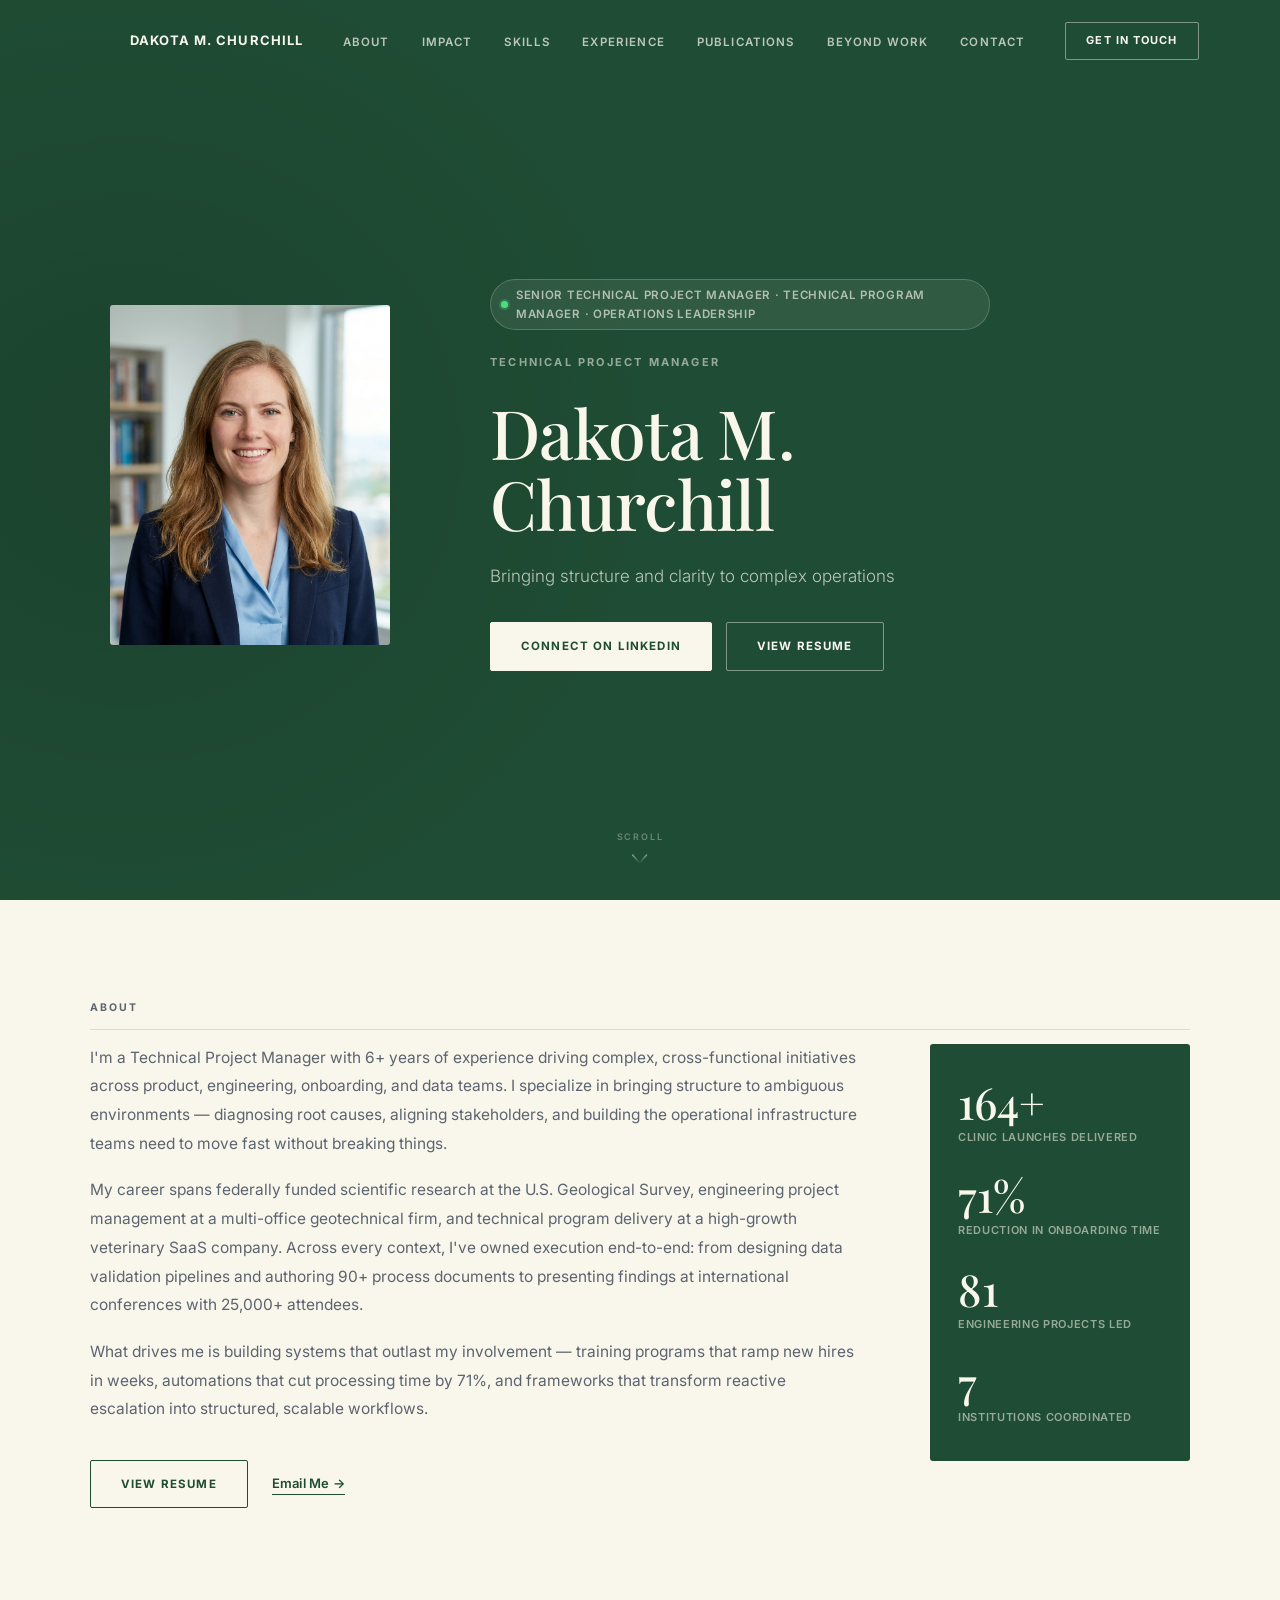
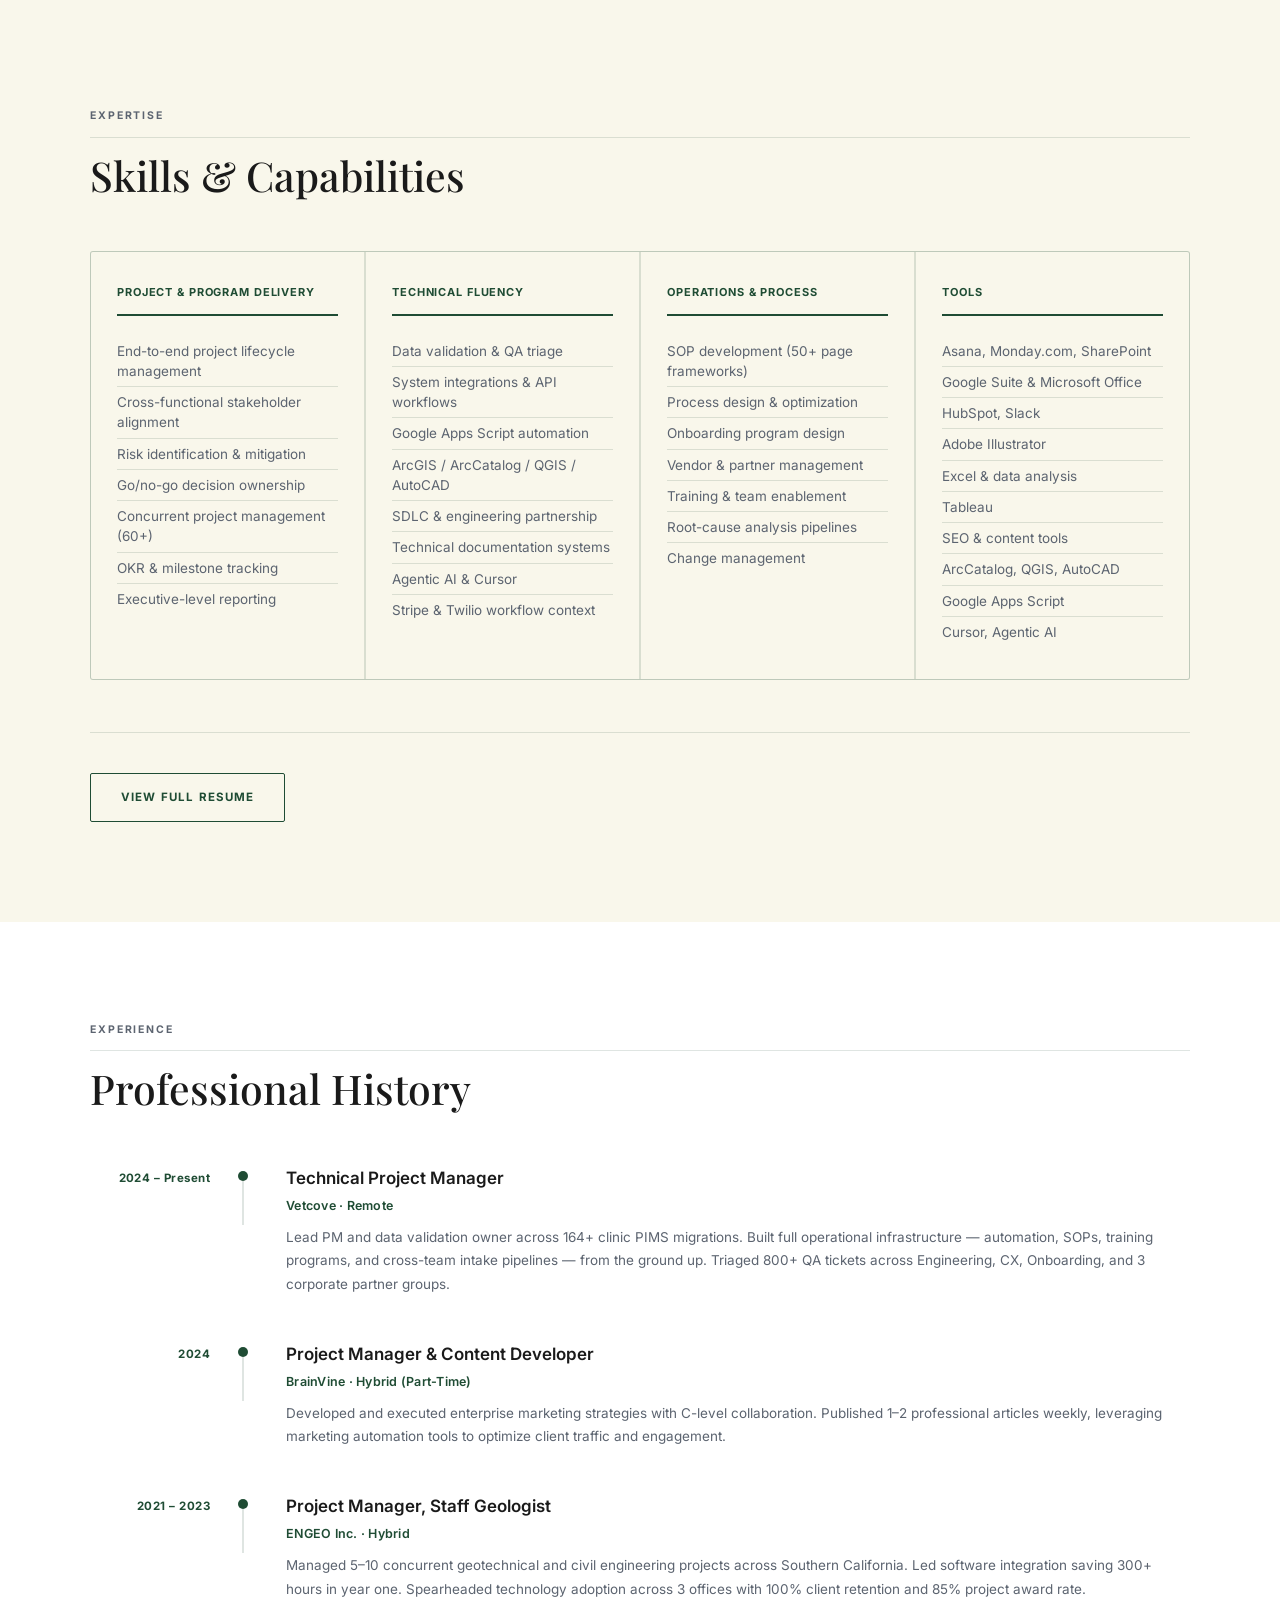
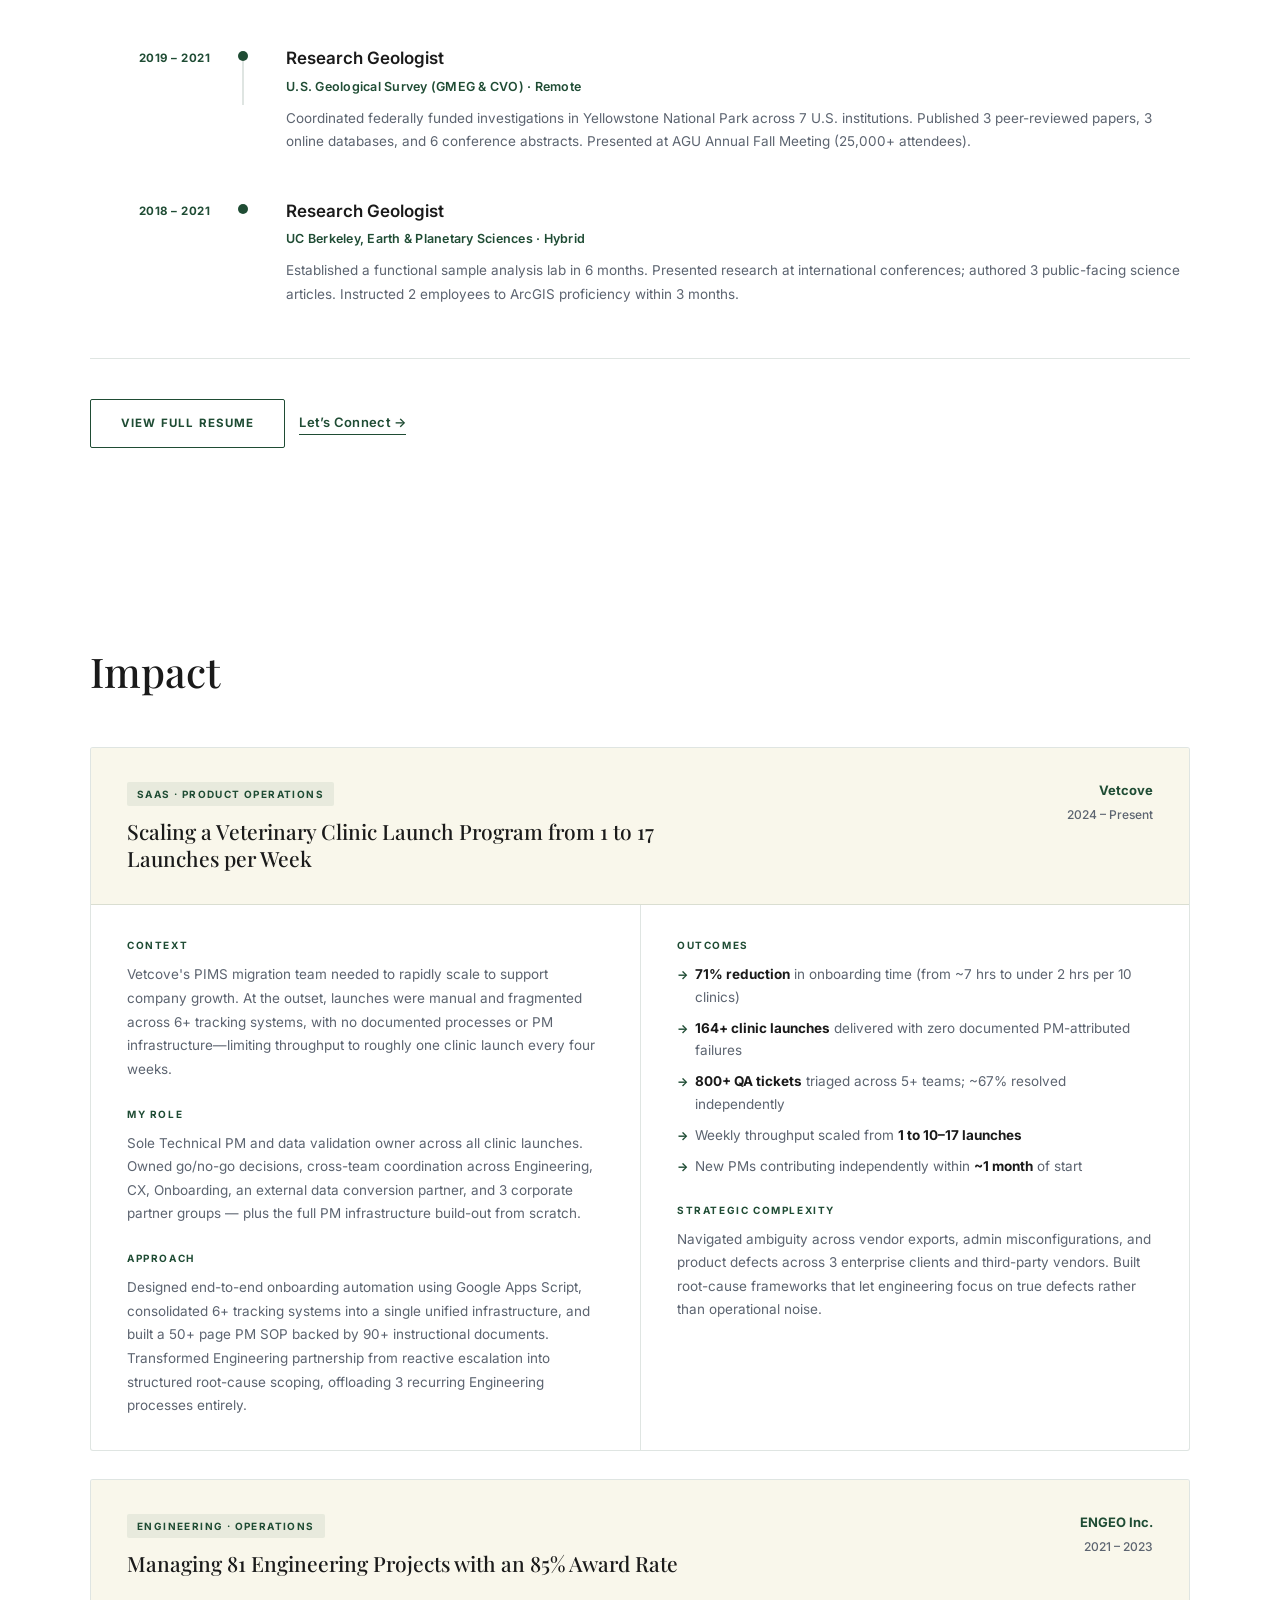
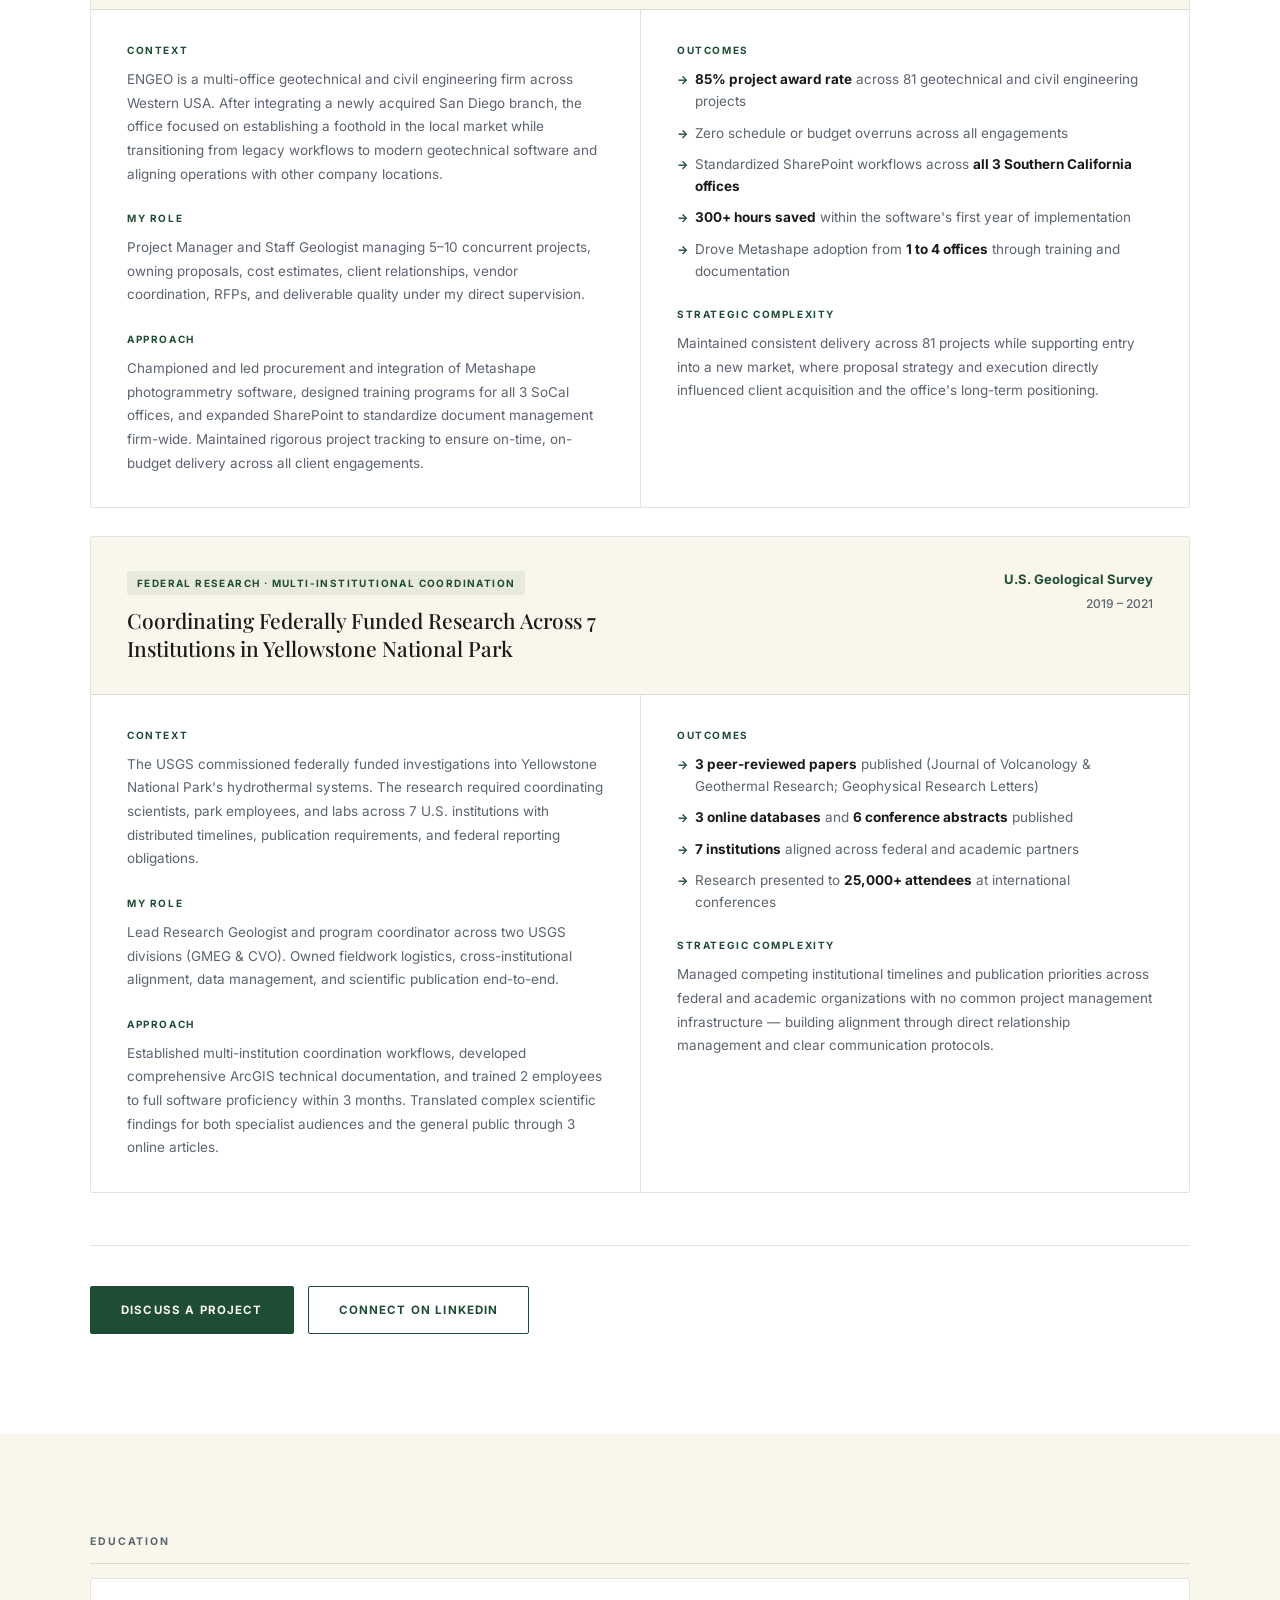
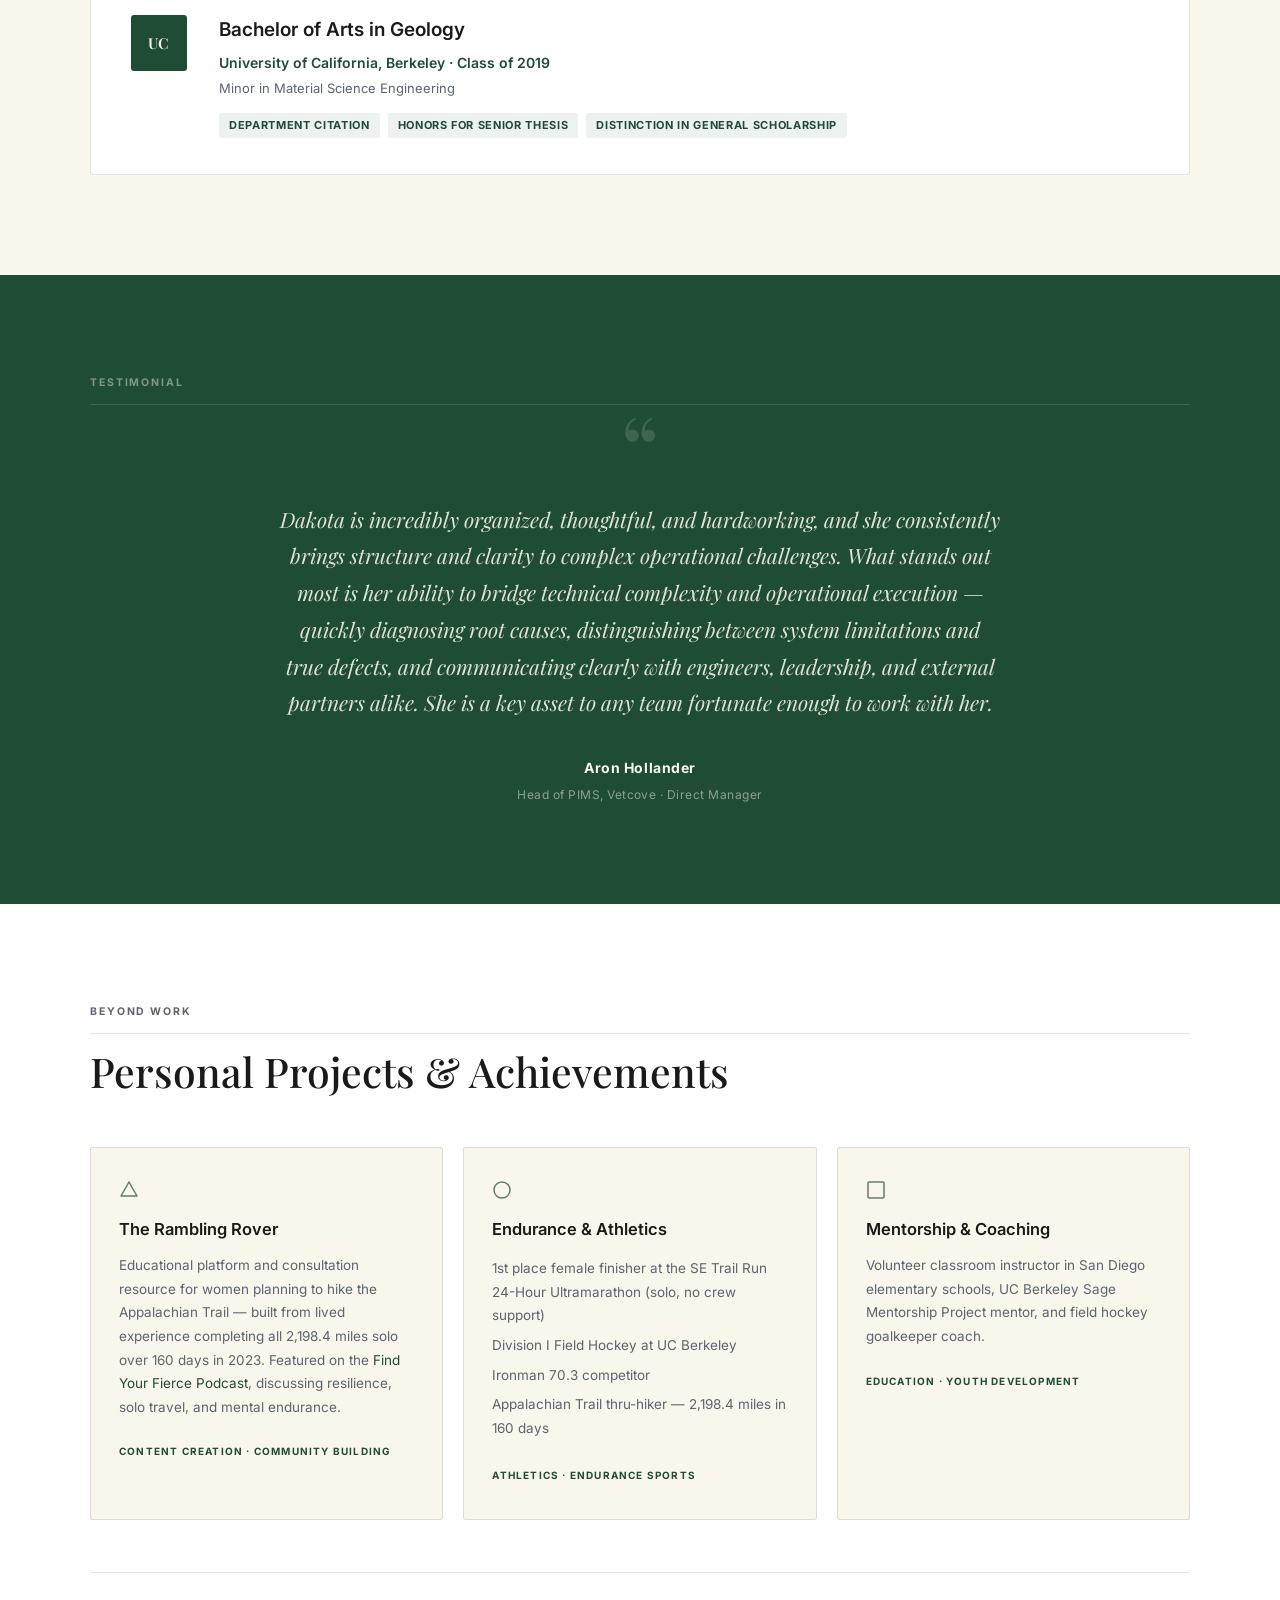
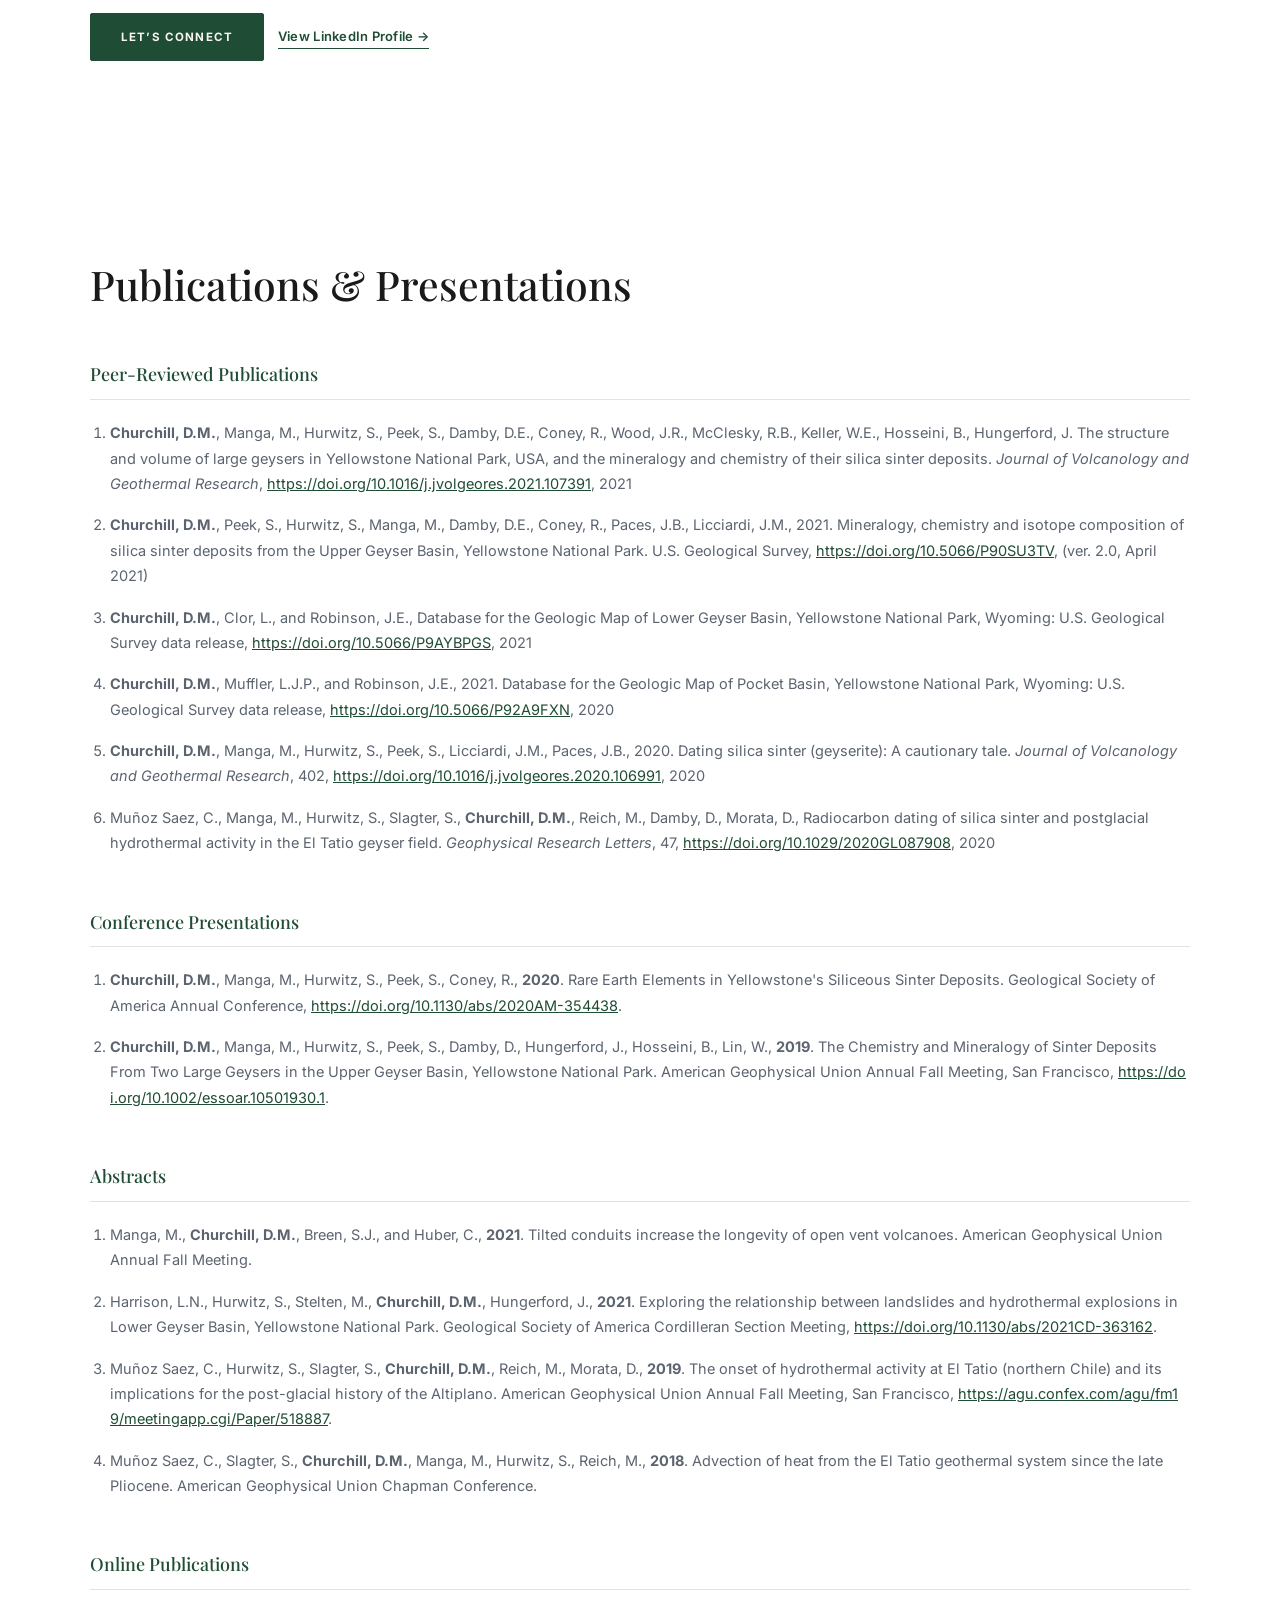
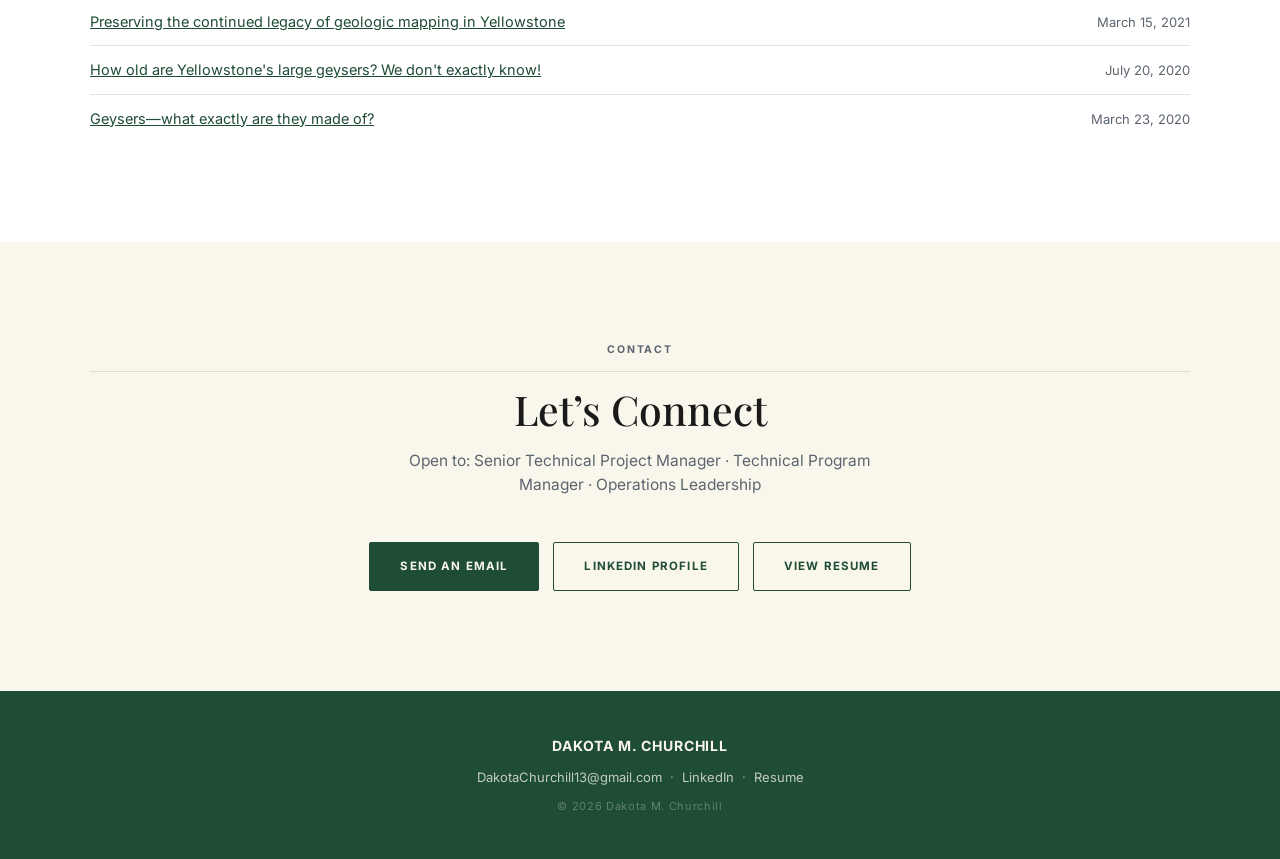
==== commit cbc0ec6d: "add photo" ====
--- a/index.html
+++ b/index.html
@@ -71,13 +71,7 @@
     <div class="hero-inner">
       <div class="hero-photo-wrap">
         <div class="hero-photo">
-          <div class="photo-placeholder">
-            <svg width="80" height="80" viewBox="0 0 80 80" fill="none" xmlns="http://www.w3.org/2000/svg">
-              <circle cx="40" cy="30" r="18" fill="rgba(249,247,235,0.25)"/>
-              <ellipse cx="40" cy="72" rx="28" ry="20" fill="rgba(249,247,235,0.25)"/>
-            </svg>
-            <span>Photo Coming Soon</span>
-          </div>
+          <img src="Gemini_Generated_Image_2nilah2nilah2nil.png" alt="Dakota M. Churchill" class="headshot-img">
         </div>
       </div>
       <div class="hero-content">
--- a/styles.css
+++ b/styles.css
@@ -312,6 +312,14 @@
   border-radius: 3px;
   overflow: hidden;
   flex-shrink: 0;
+}
+
+.headshot-img {
+  width: 100%;
+  height: 100%;
+  object-fit: cover;
+  object-position: center top;
+  display: block;
 }
 
 .photo-placeholder {
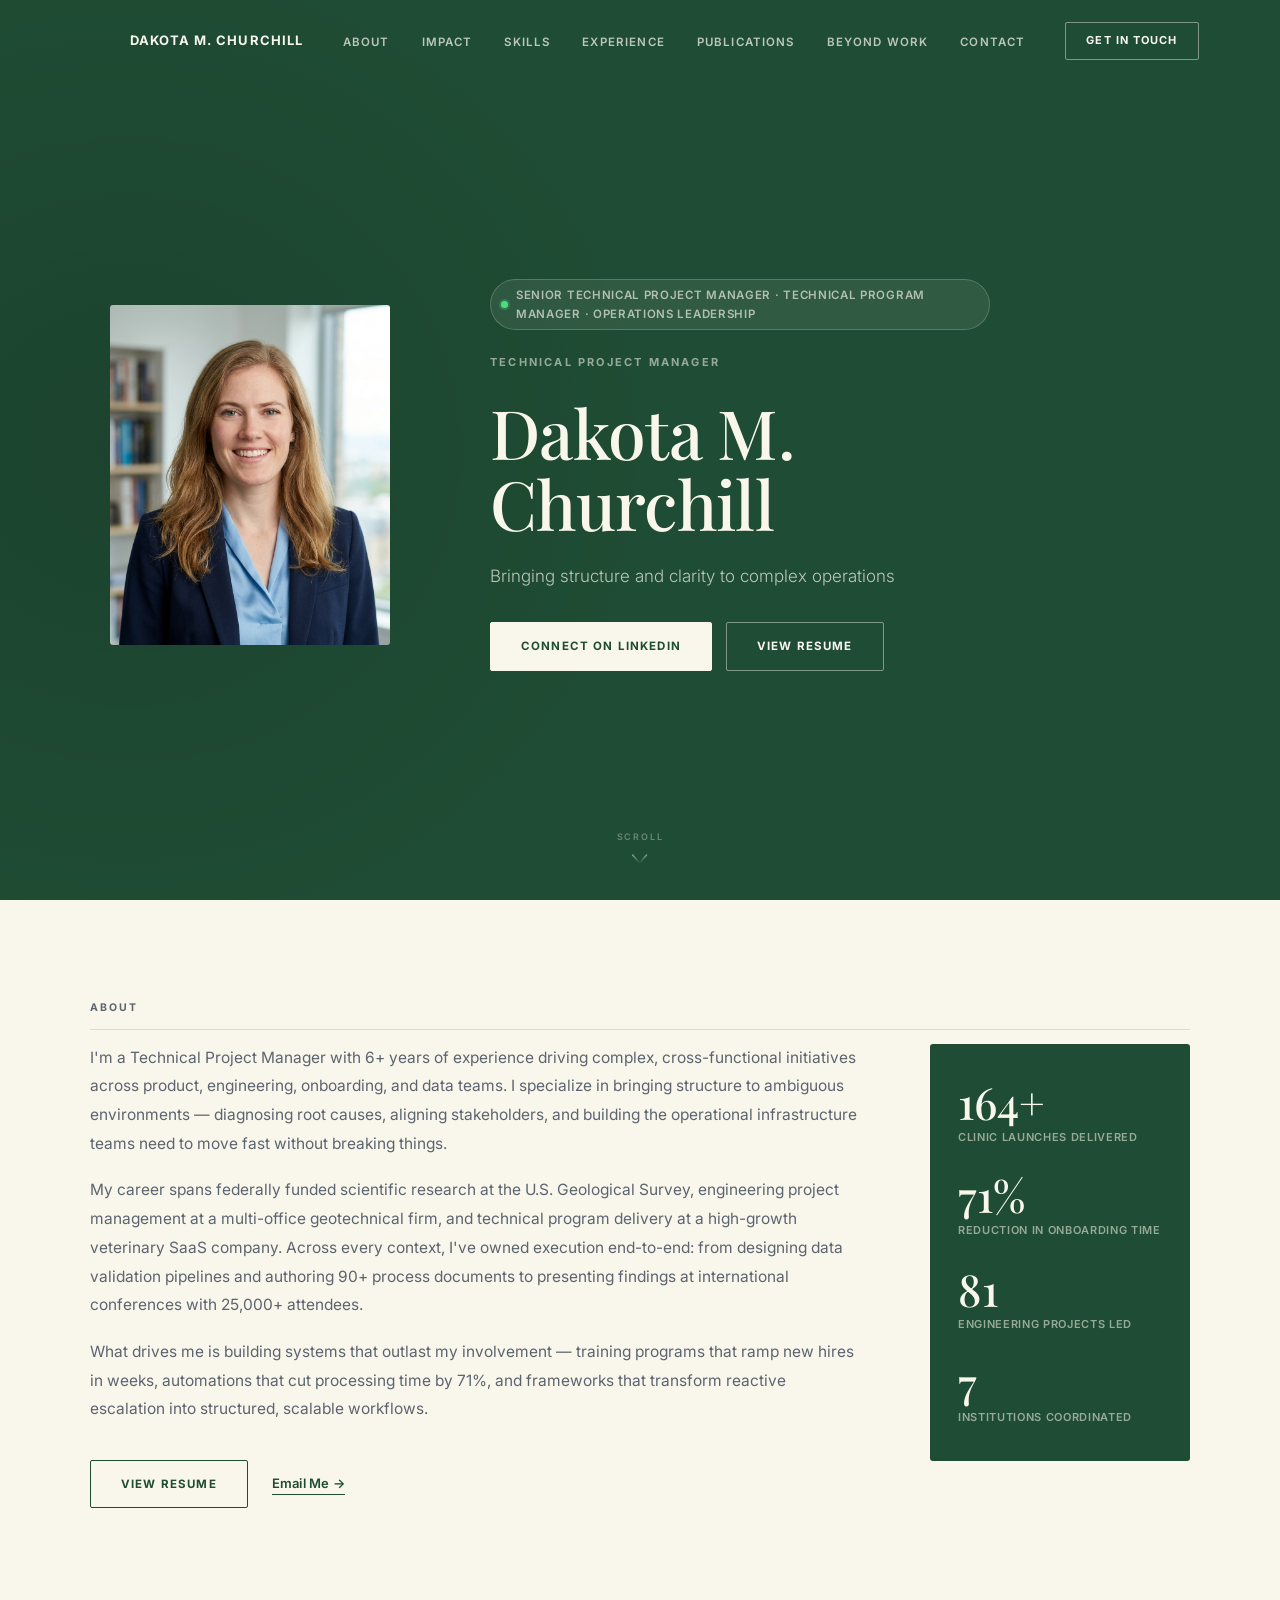
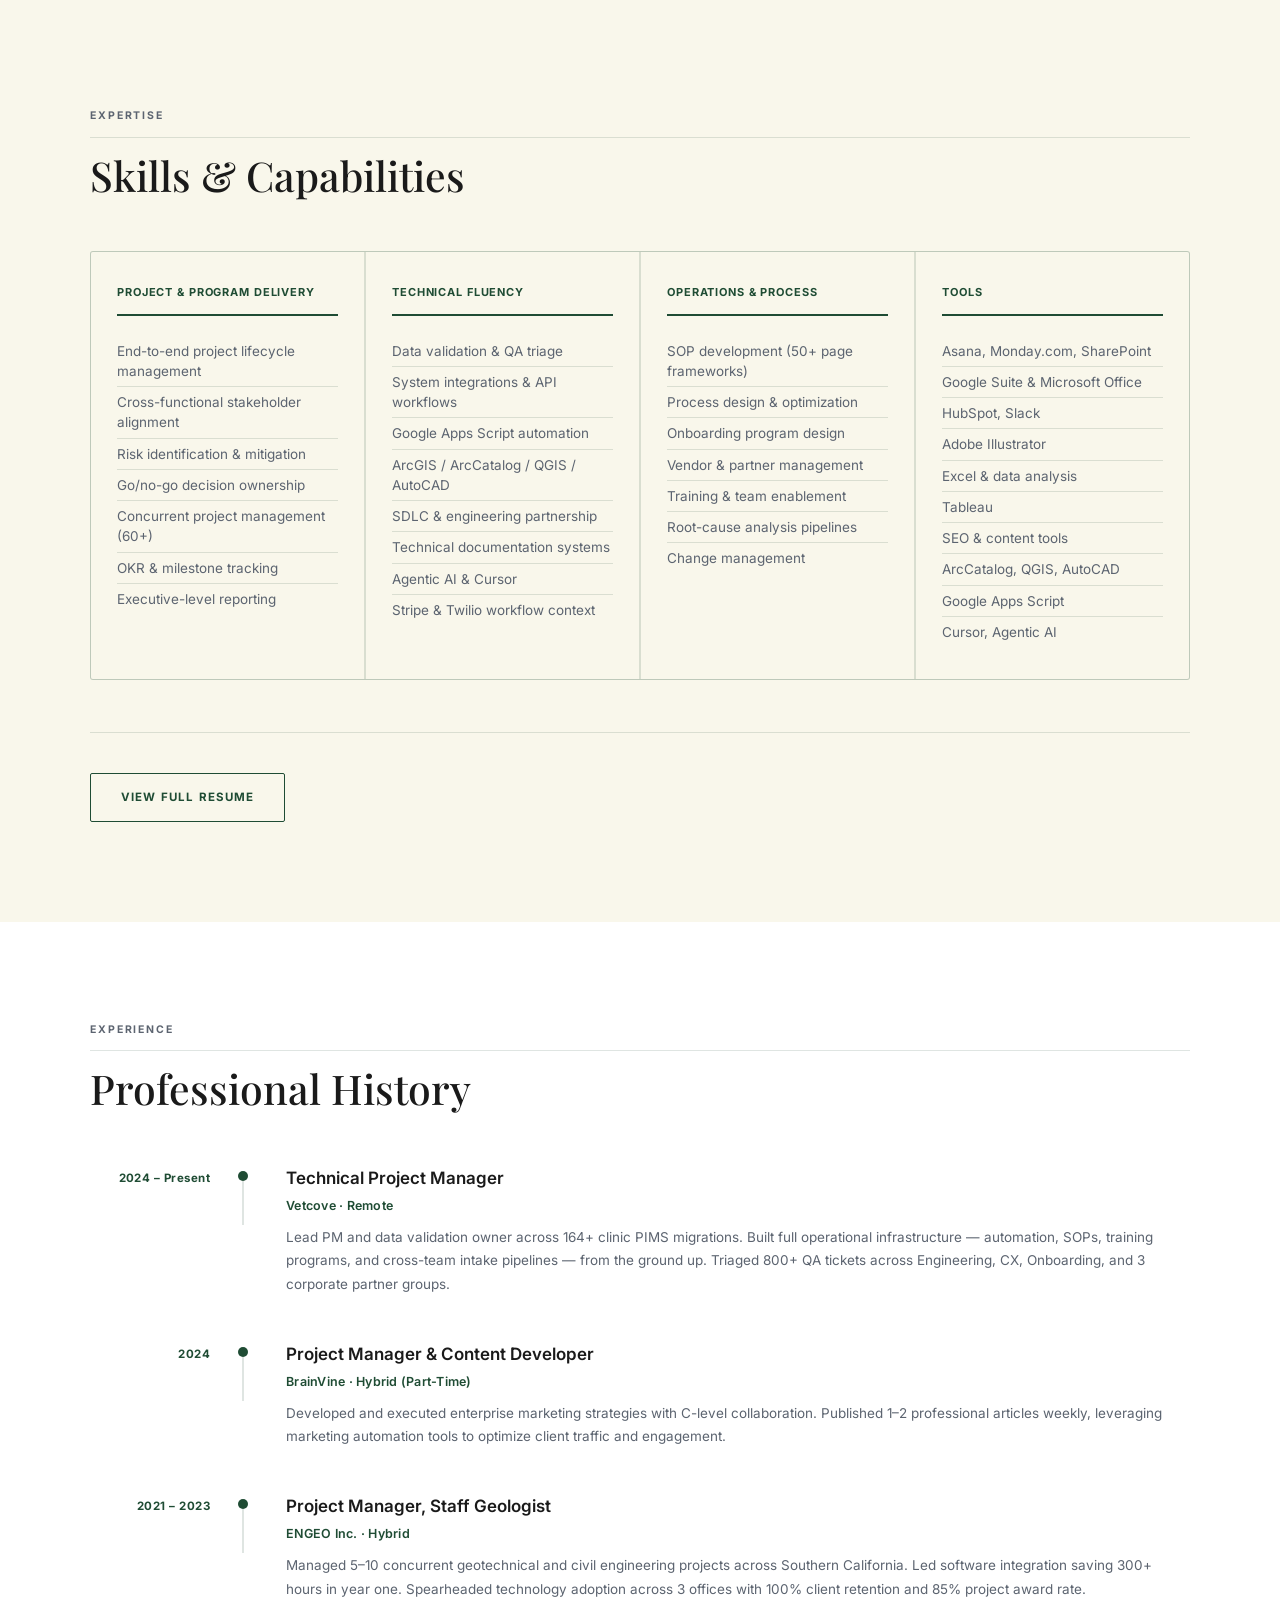
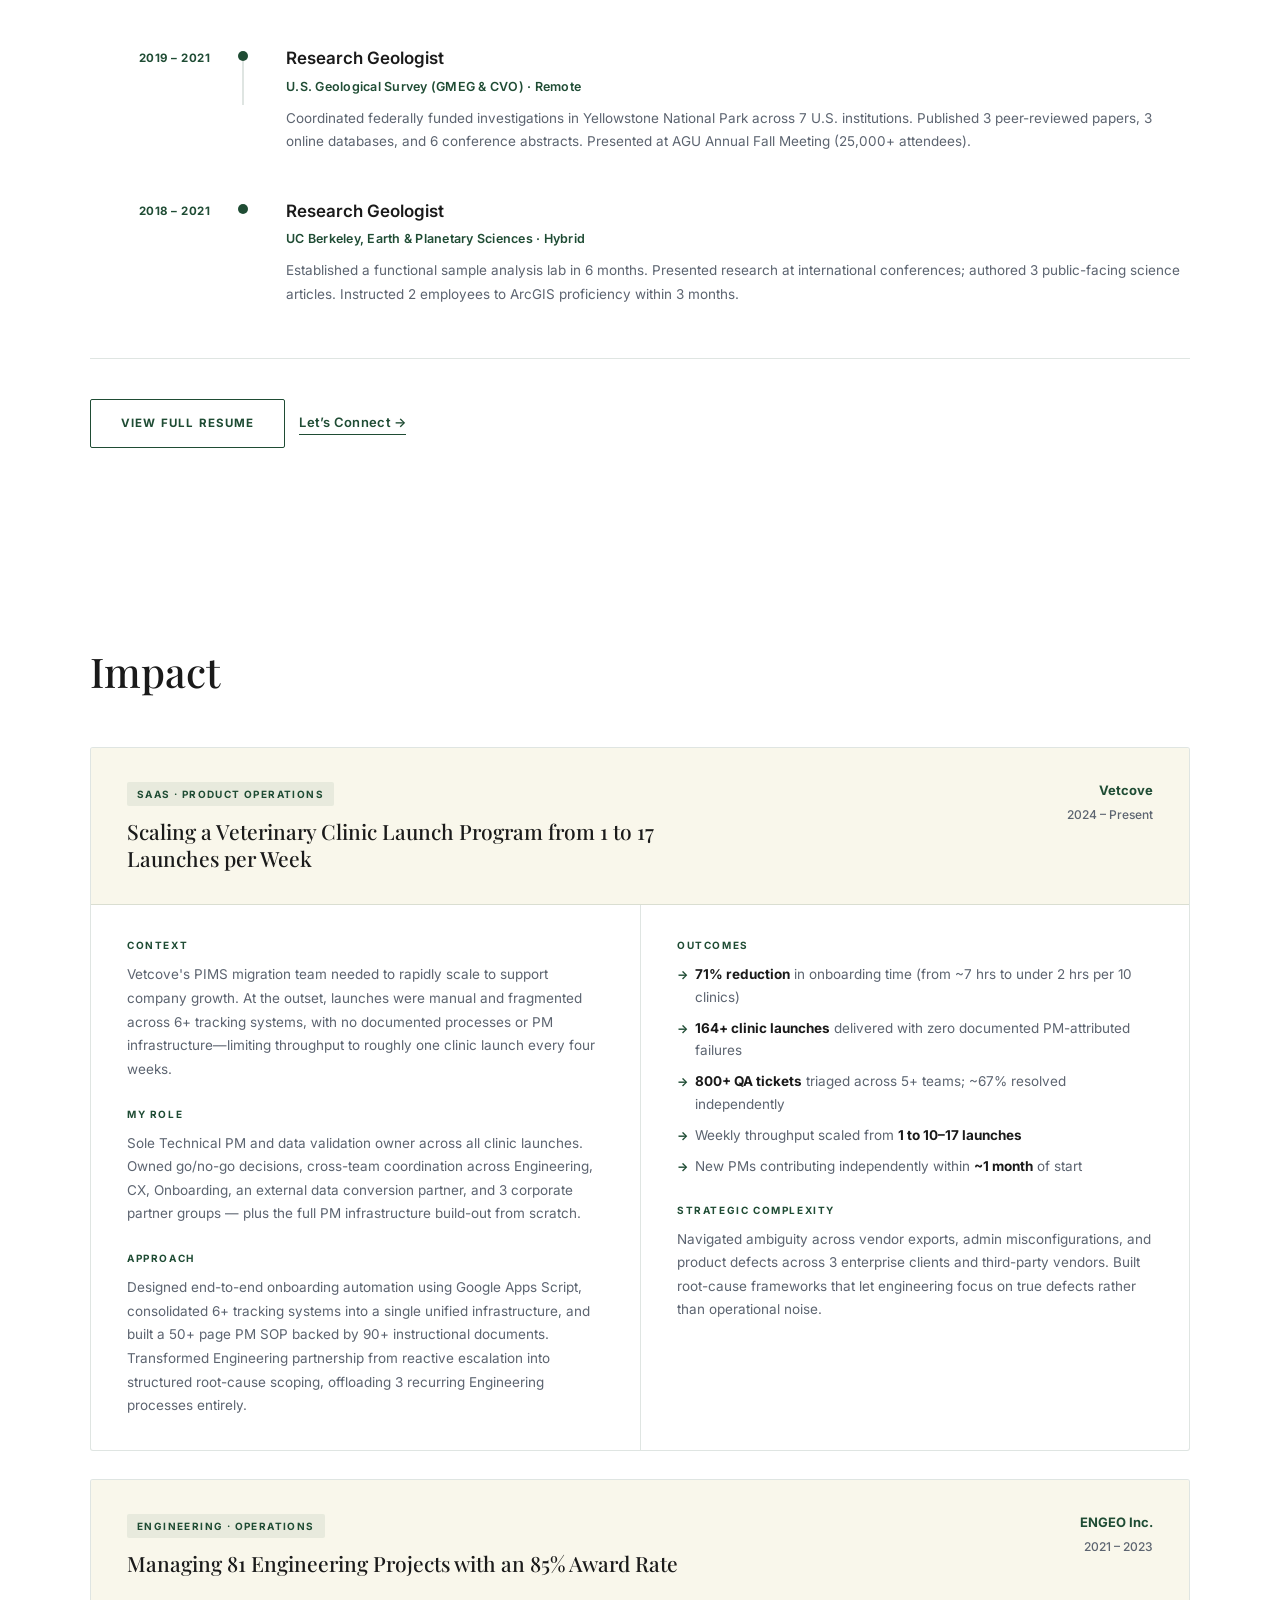
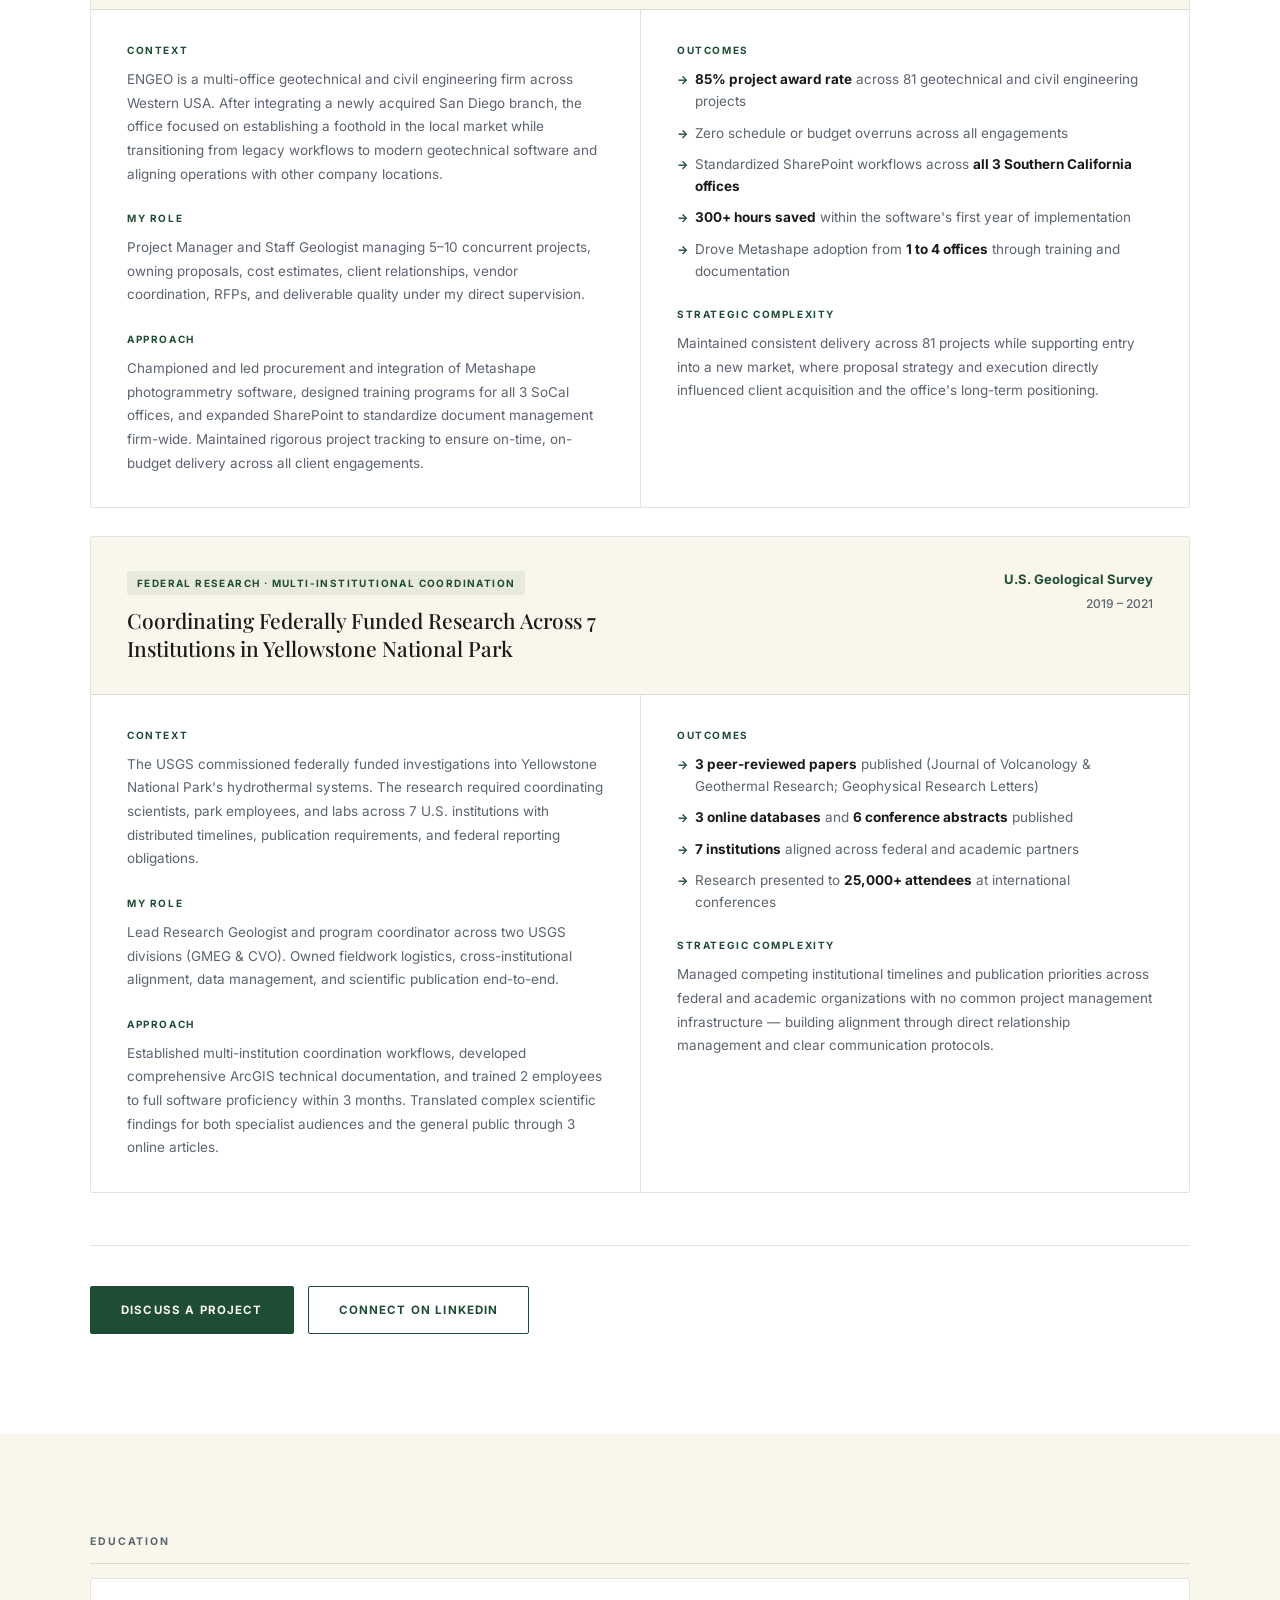
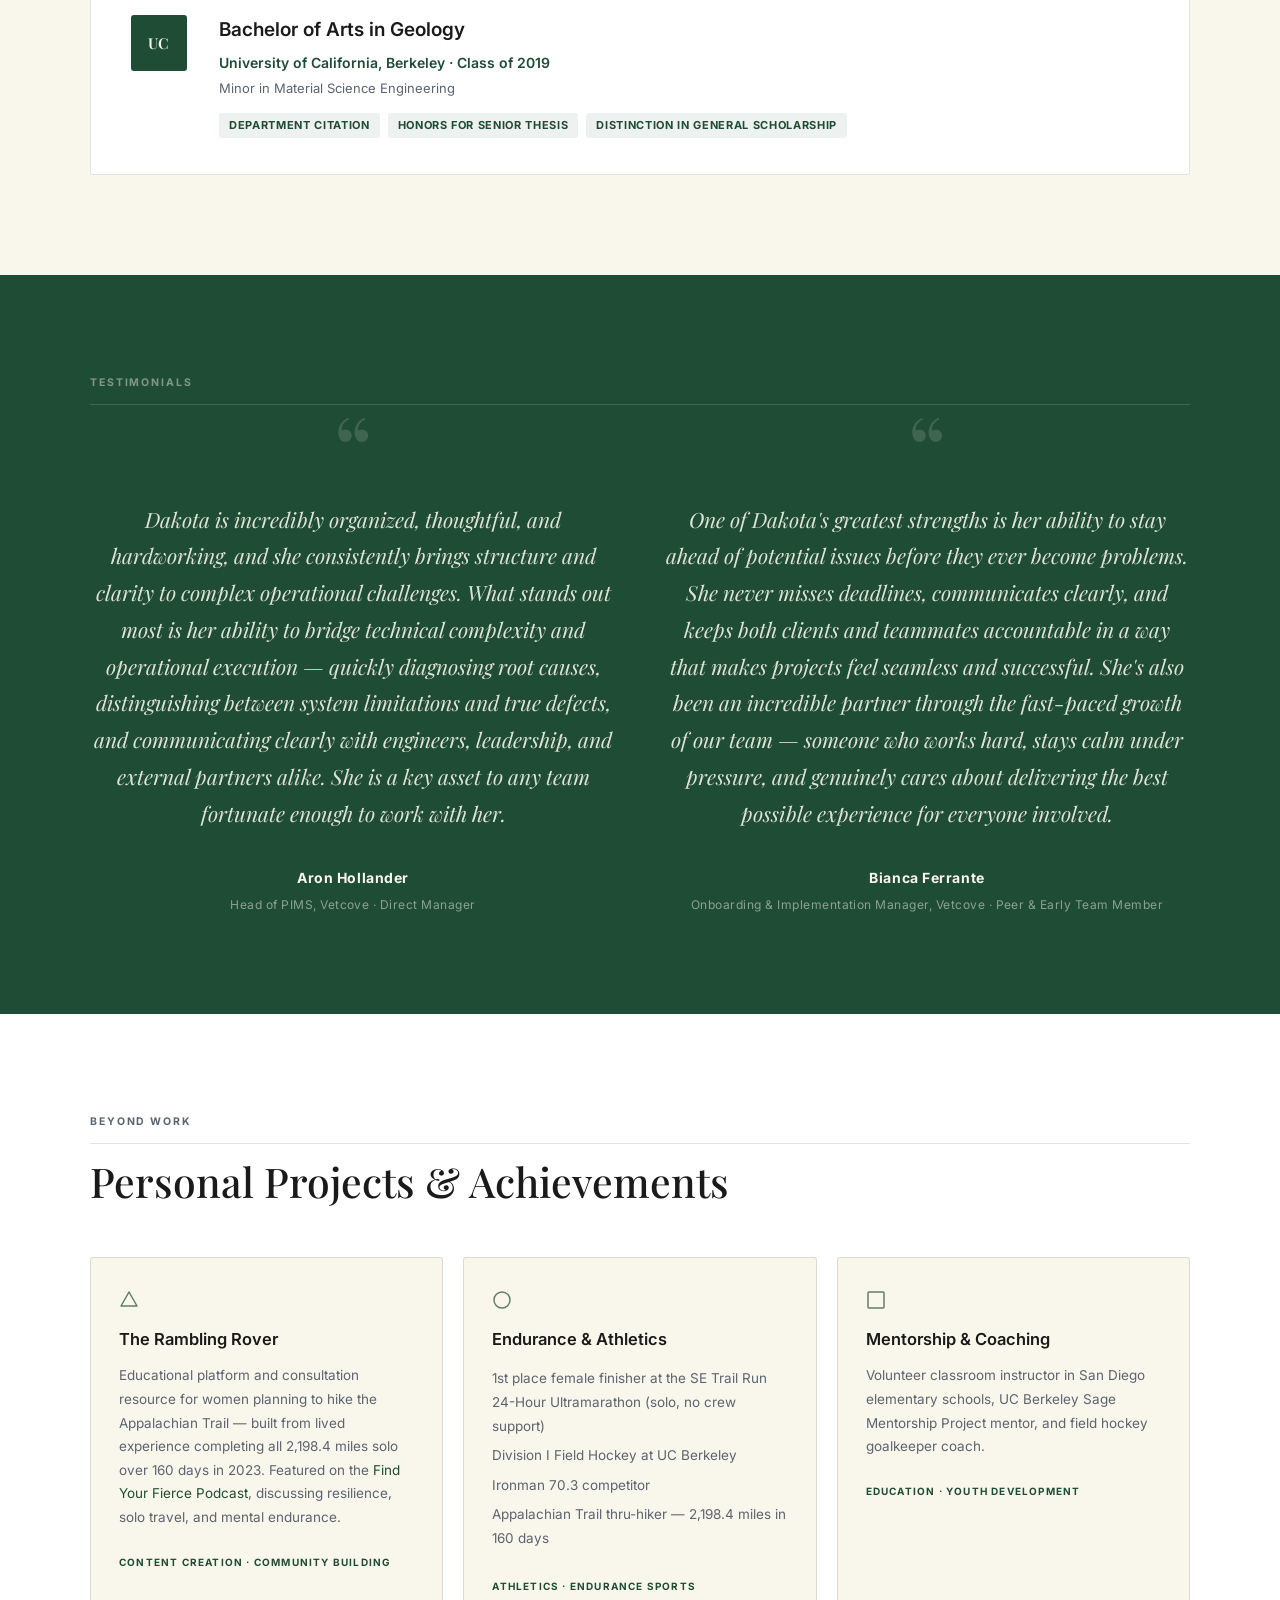
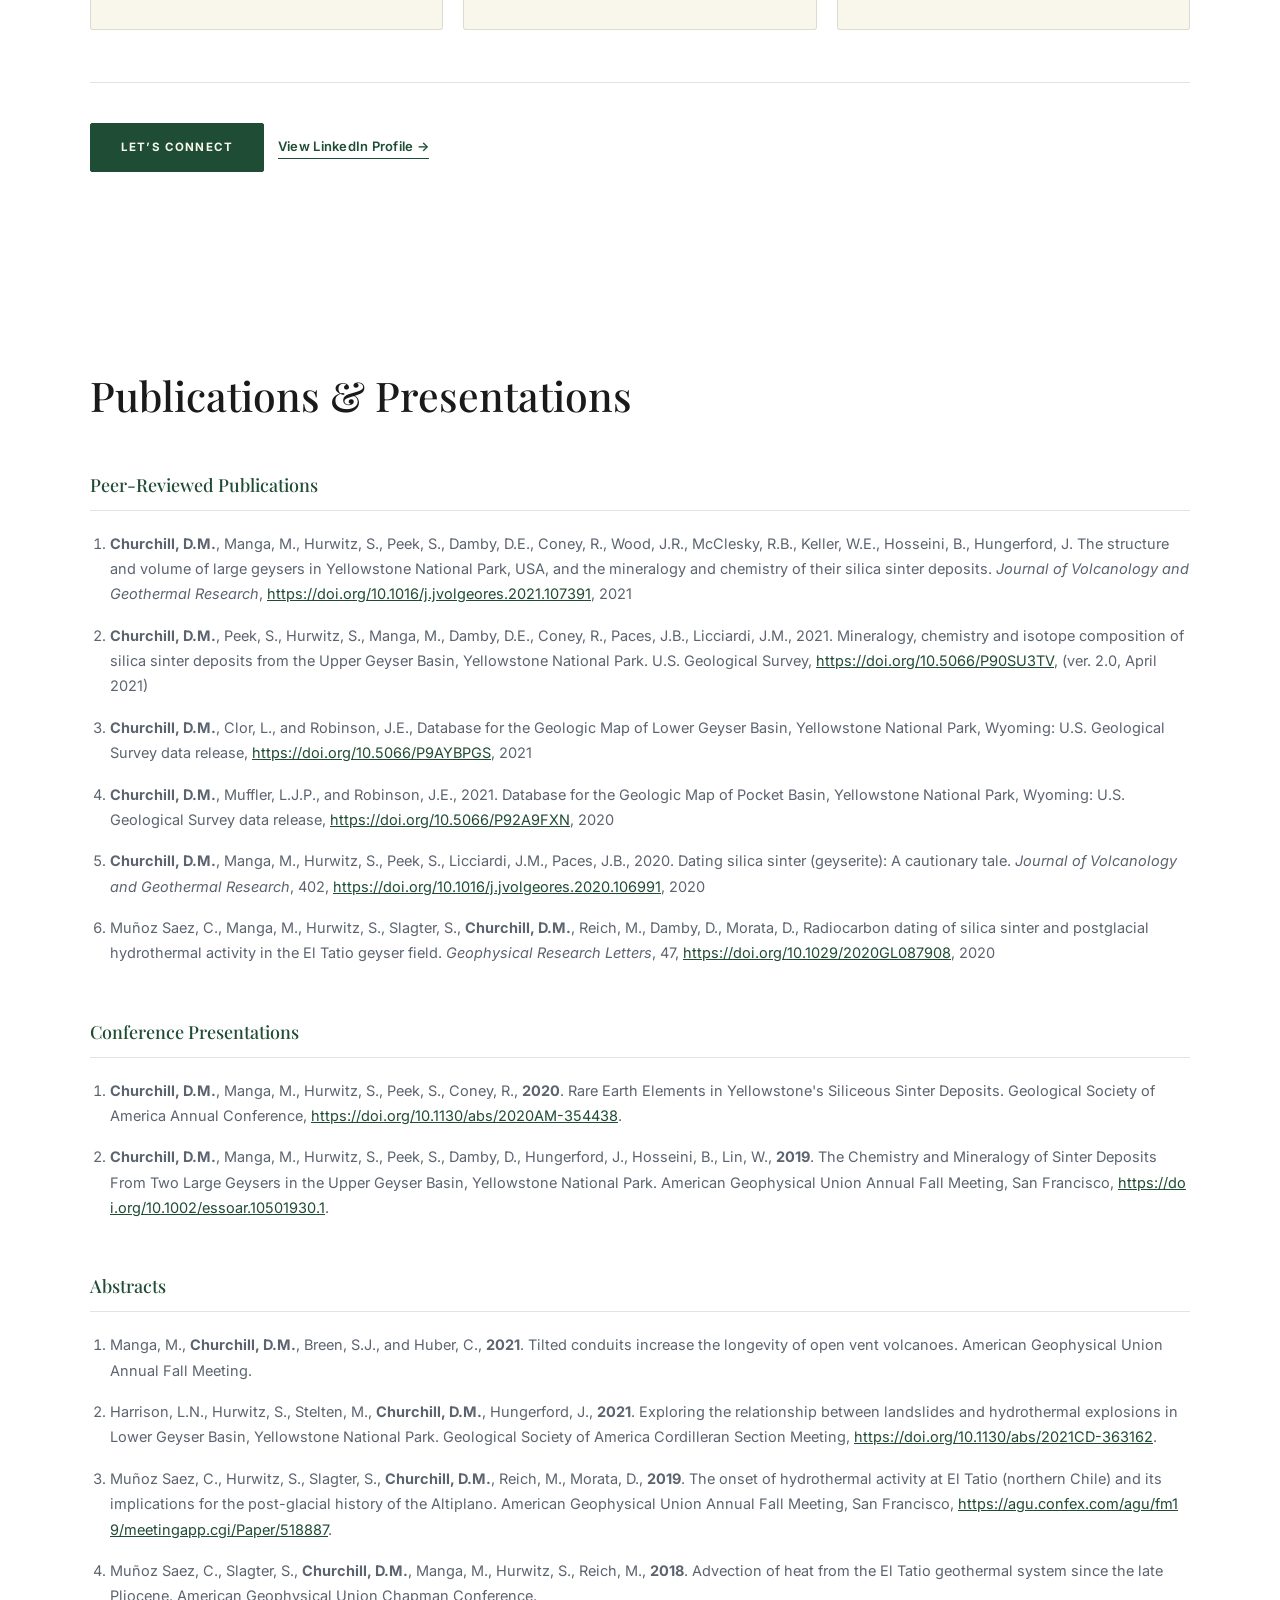
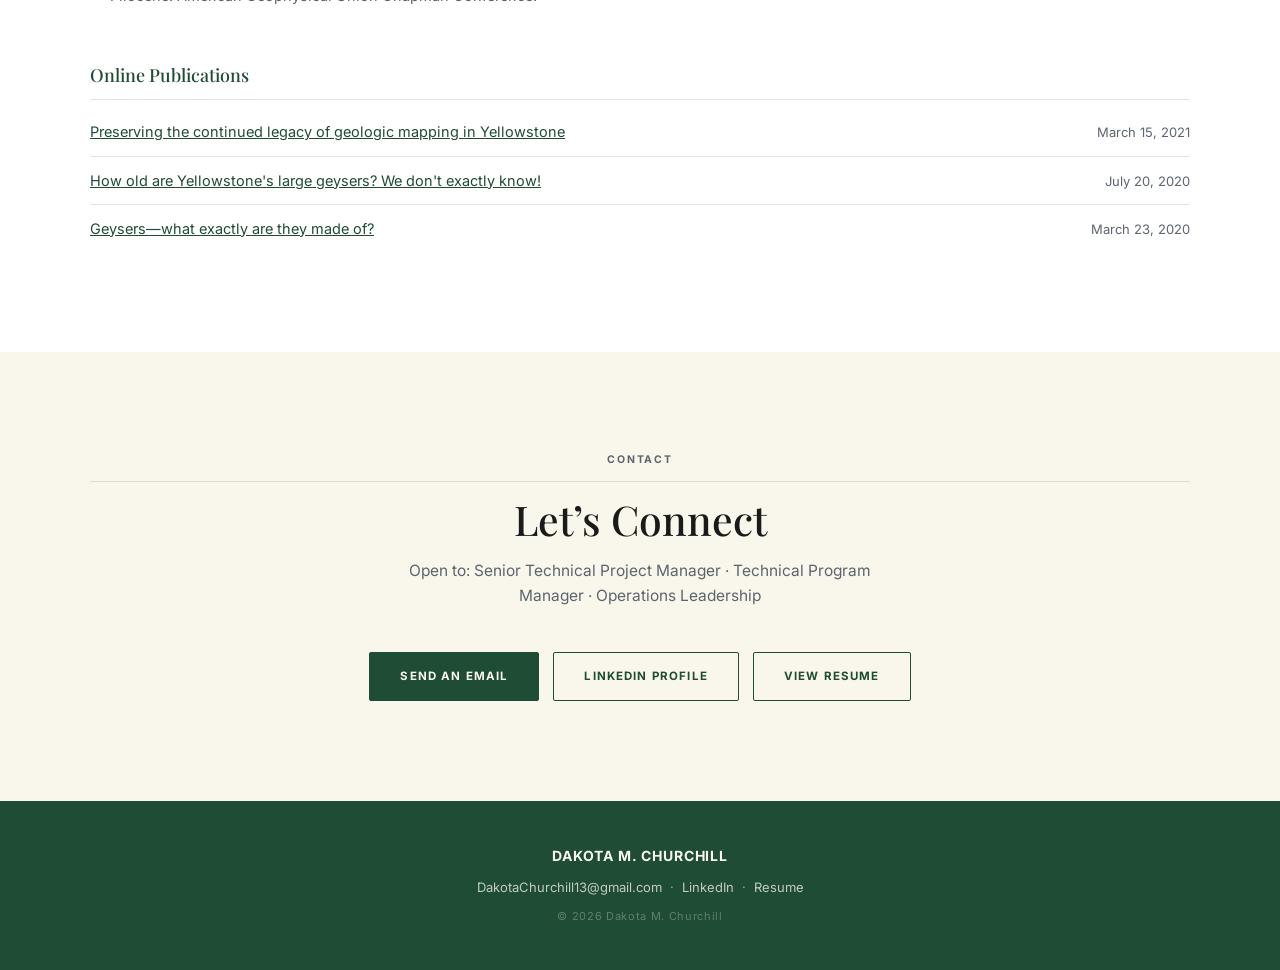
==== commit d8729253: "add bianca's testimonial" ====
--- a/index.html
+++ b/index.html
@@ -411,19 +411,31 @@
     </div>
   </section>
 
-  <!-- ===== TESTIMONIAL ===== -->
+  <!-- ===== TESTIMONIALS ===== -->
   <section class="section section-green" id="testimonial">
     <div class="container">
-      <p class="section-label section-label--light">Testimonial</p>
-      <div class="testimonial-wrap">
-        <div class="quote-mark">&ldquo;</div>
-        <blockquote>
-          Dakota is incredibly organized, thoughtful, and hardworking, and she consistently brings structure and clarity to complex operational challenges. What stands out most is her ability to bridge technical complexity and operational execution — quickly diagnosing root causes, distinguishing between system limitations and true defects, and communicating clearly with engineers, leadership, and external partners alike. She is a key asset to any team fortunate enough to work with her.
-        </blockquote>
-        <cite>
-          <strong>Aron Hollander</strong>
-          <span>Head of PIMS, Vetcove &middot; Direct Manager</span>
-        </cite>
+      <p class="section-label section-label--light">Testimonials</p>
+      <div class="testimonials-grid">
+        <div class="testimonial-wrap">
+          <div class="quote-mark">&ldquo;</div>
+          <blockquote>
+            Dakota is incredibly organized, thoughtful, and hardworking, and she consistently brings structure and clarity to complex operational challenges. What stands out most is her ability to bridge technical complexity and operational execution — quickly diagnosing root causes, distinguishing between system limitations and true defects, and communicating clearly with engineers, leadership, and external partners alike. She is a key asset to any team fortunate enough to work with her.
+          </blockquote>
+          <cite>
+            <strong>Aron Hollander</strong>
+            <span>Head of PIMS, Vetcove &middot; Direct Manager</span>
+          </cite>
+        </div>
+        <div class="testimonial-wrap">
+          <div class="quote-mark">&ldquo;</div>
+          <blockquote>
+            One of Dakota's greatest strengths is her ability to stay ahead of potential issues before they ever become problems. She never misses deadlines, communicates clearly, and keeps both clients and teammates accountable in a way that makes projects feel seamless and successful. She's also been an incredible partner through the fast-paced growth of our team — someone who works hard, stays calm under pressure, and genuinely cares about delivering the best possible experience for everyone involved.
+          </blockquote>
+          <cite>
+            <strong>Bianca Ferrante</strong>
+            <span>Onboarding &amp; Implementation Manager, Vetcove &middot; Peer &amp; Early Team Member</span>
+          </cite>
+        </div>
       </div>
     </div>
   </section>
--- a/styles.css
+++ b/styles.css
@@ -795,9 +795,22 @@
 /* ============================================================
    TESTIMONIAL
    ============================================================ */
+.testimonials-grid {
+  display: grid;
+  grid-template-columns: 1fr 1fr;
+  gap: 48px;
+  max-width: 1100px;
+  margin: 0 auto;
+}
+
+@media (max-width: 768px) {
+  .testimonials-grid {
+    grid-template-columns: 1fr;
+    gap: 56px;
+  }
+}
+
 .testimonial-wrap {
-  max-width: 720px;
-  margin: 0 auto;
   text-align: center;
 }
 
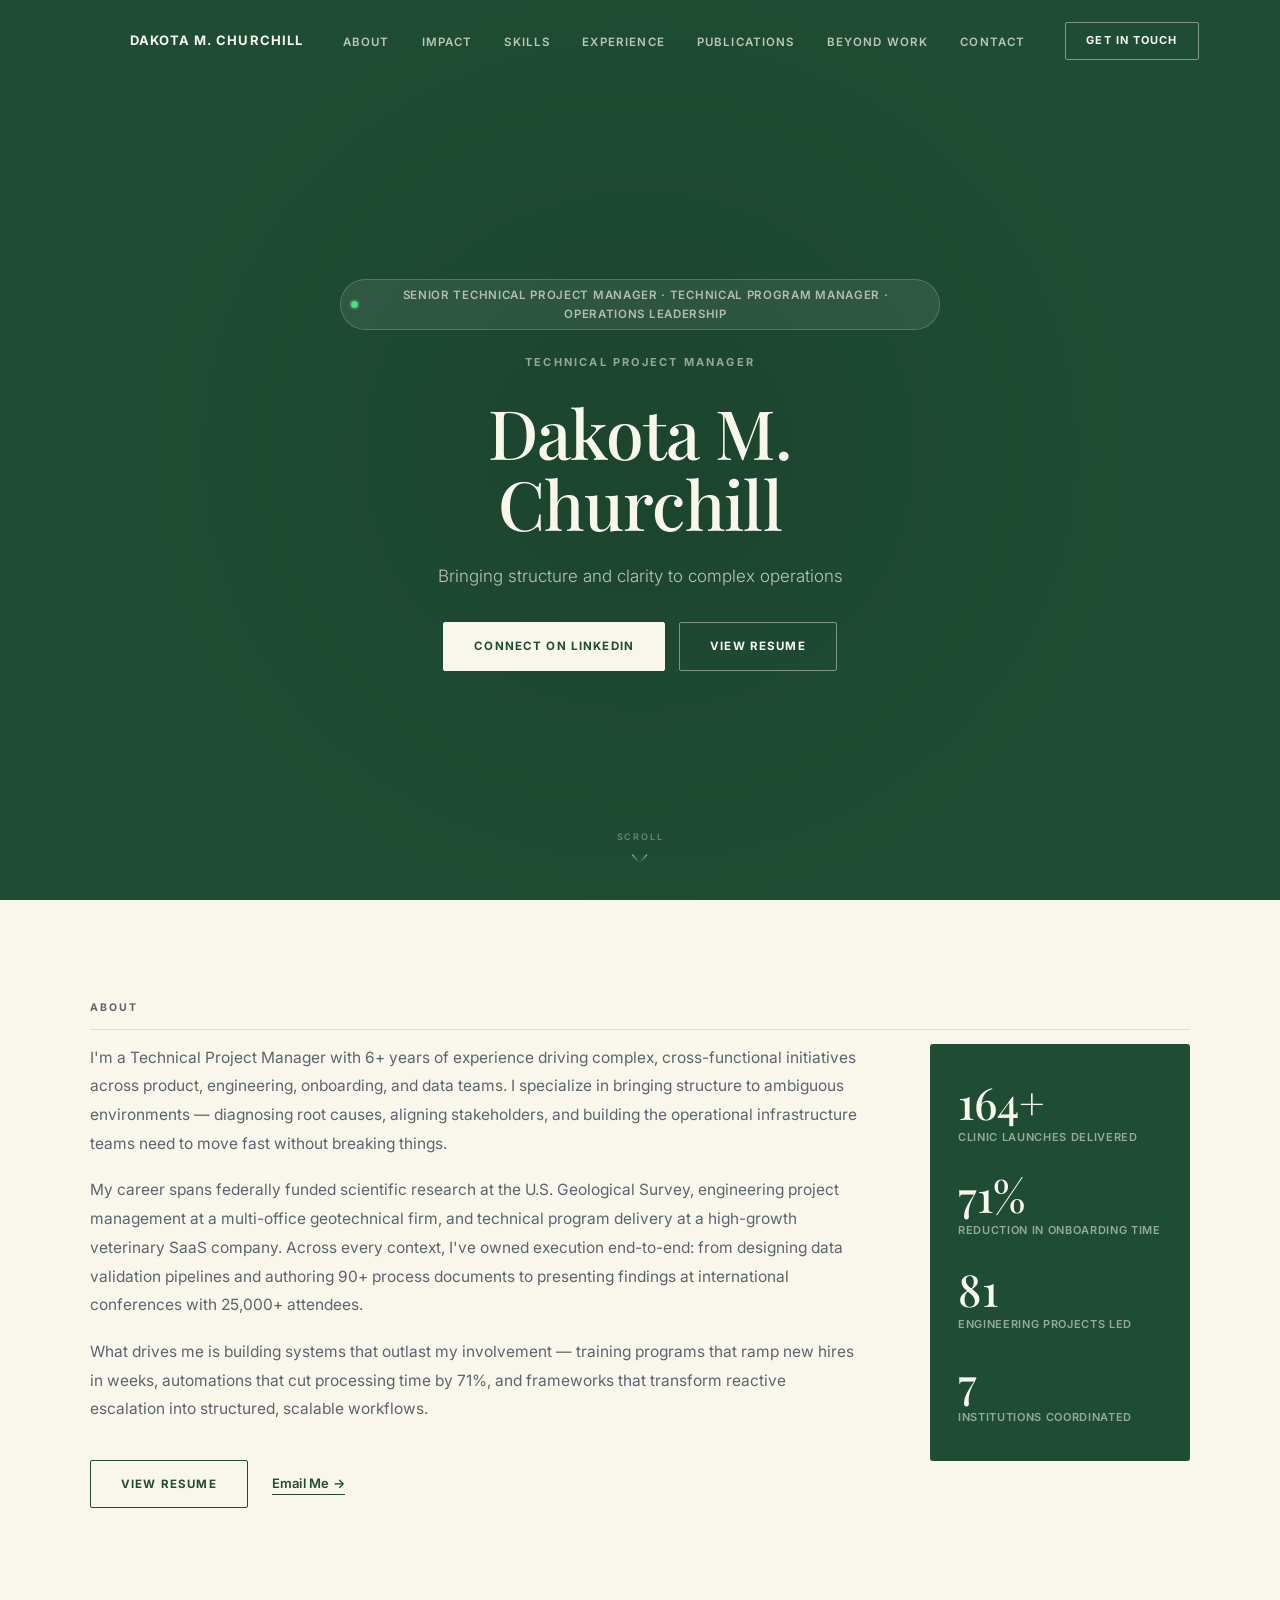
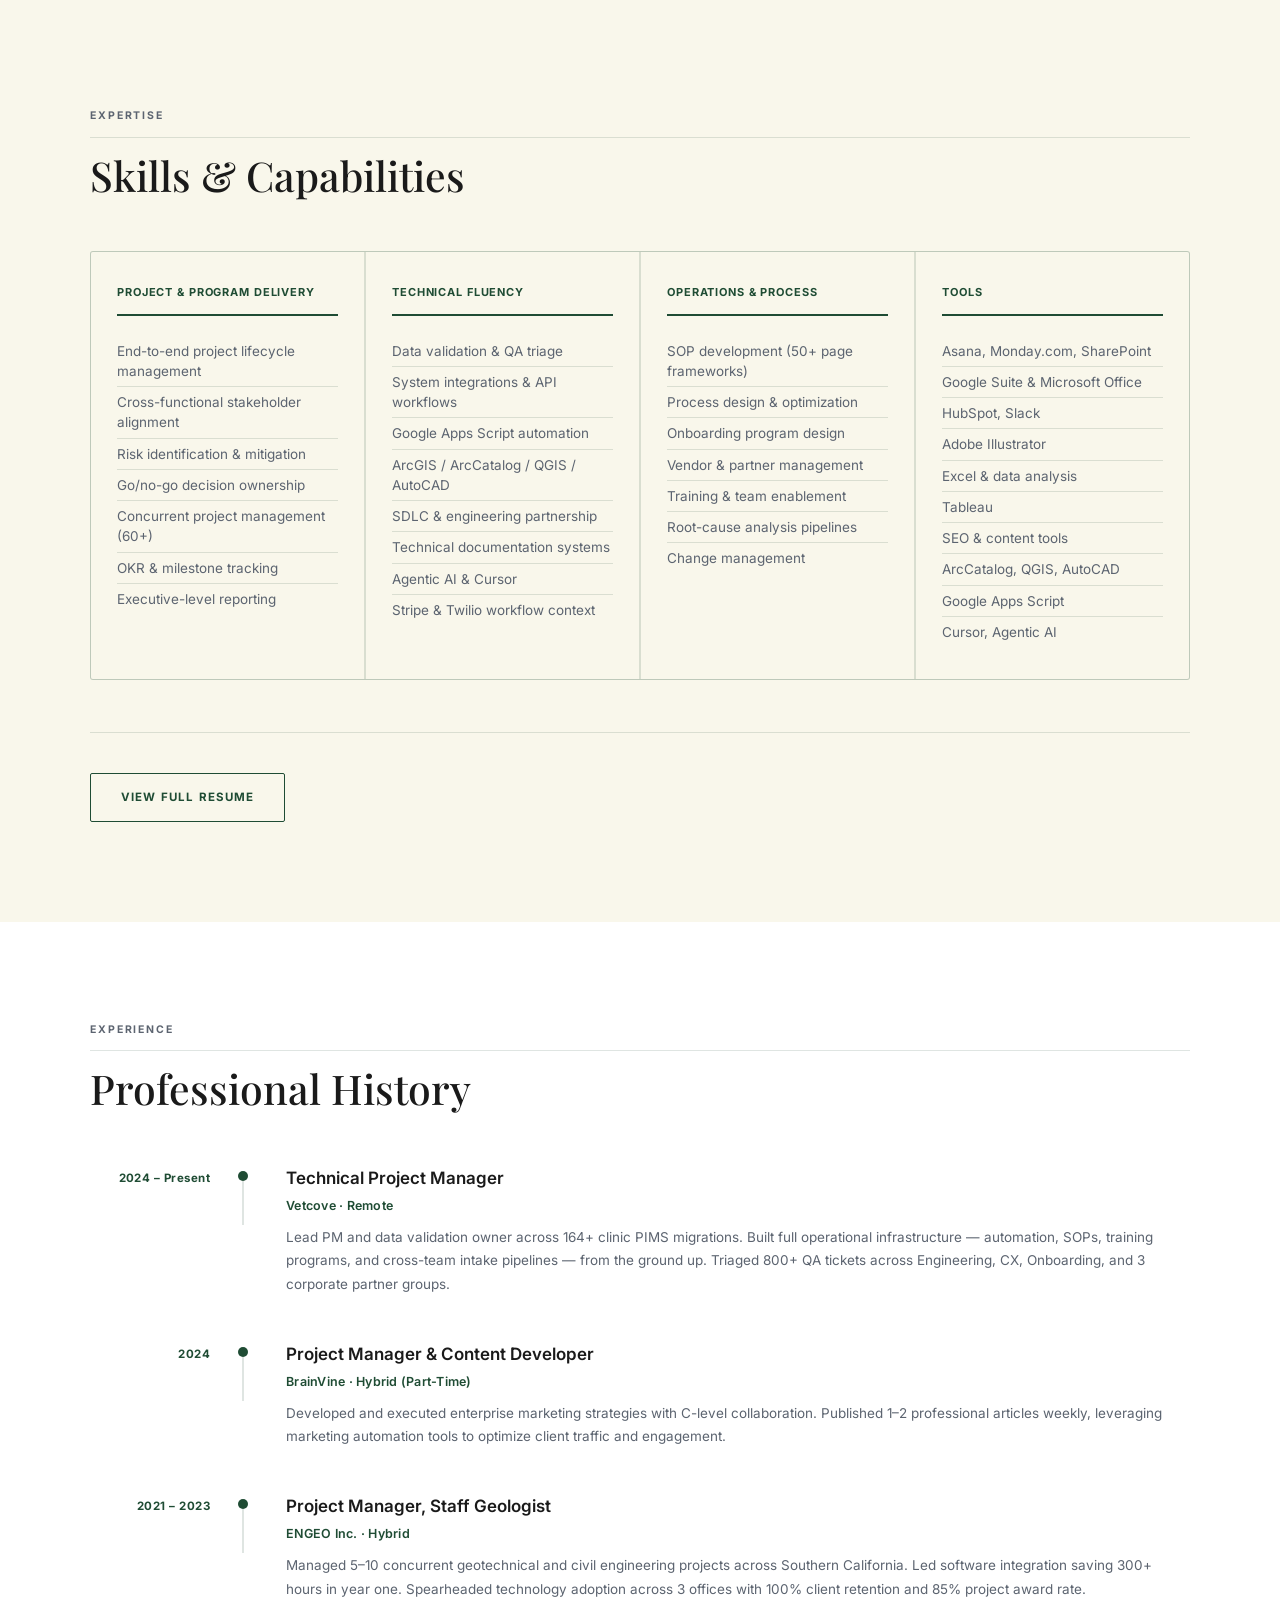
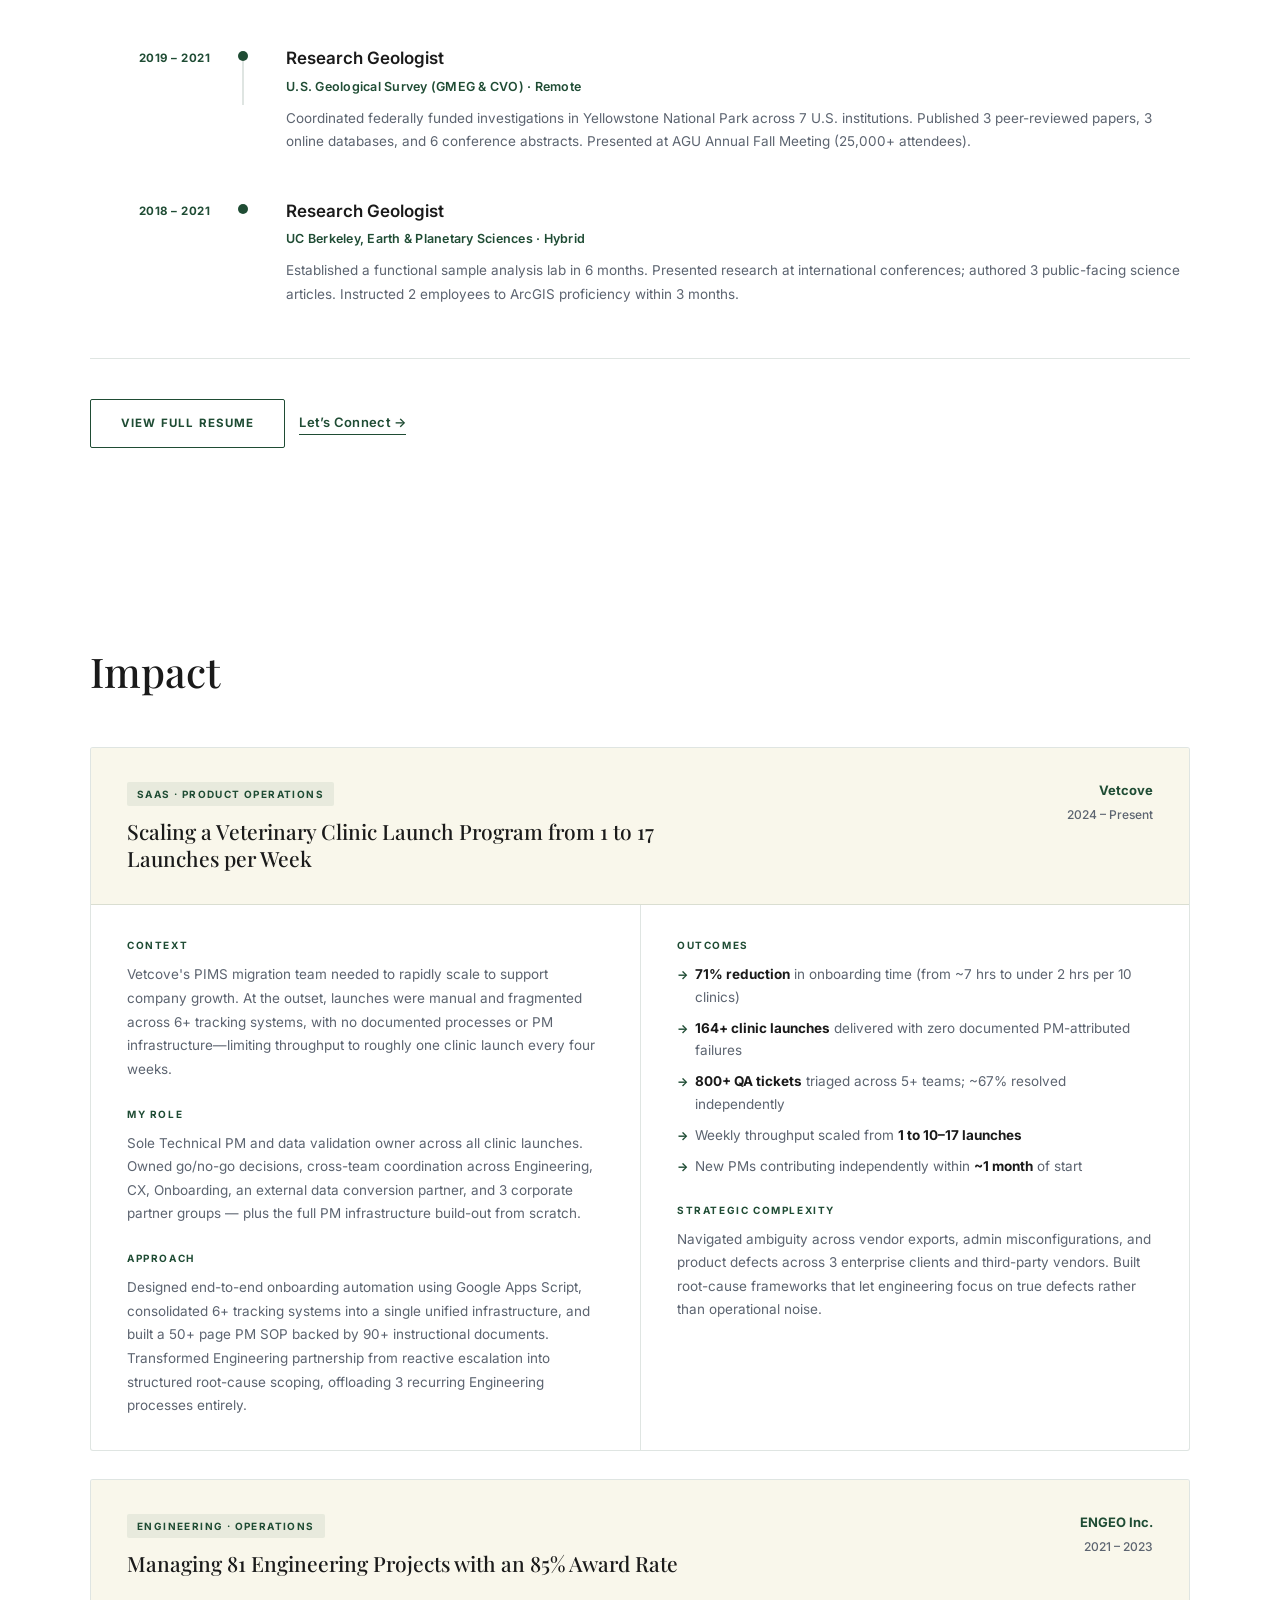
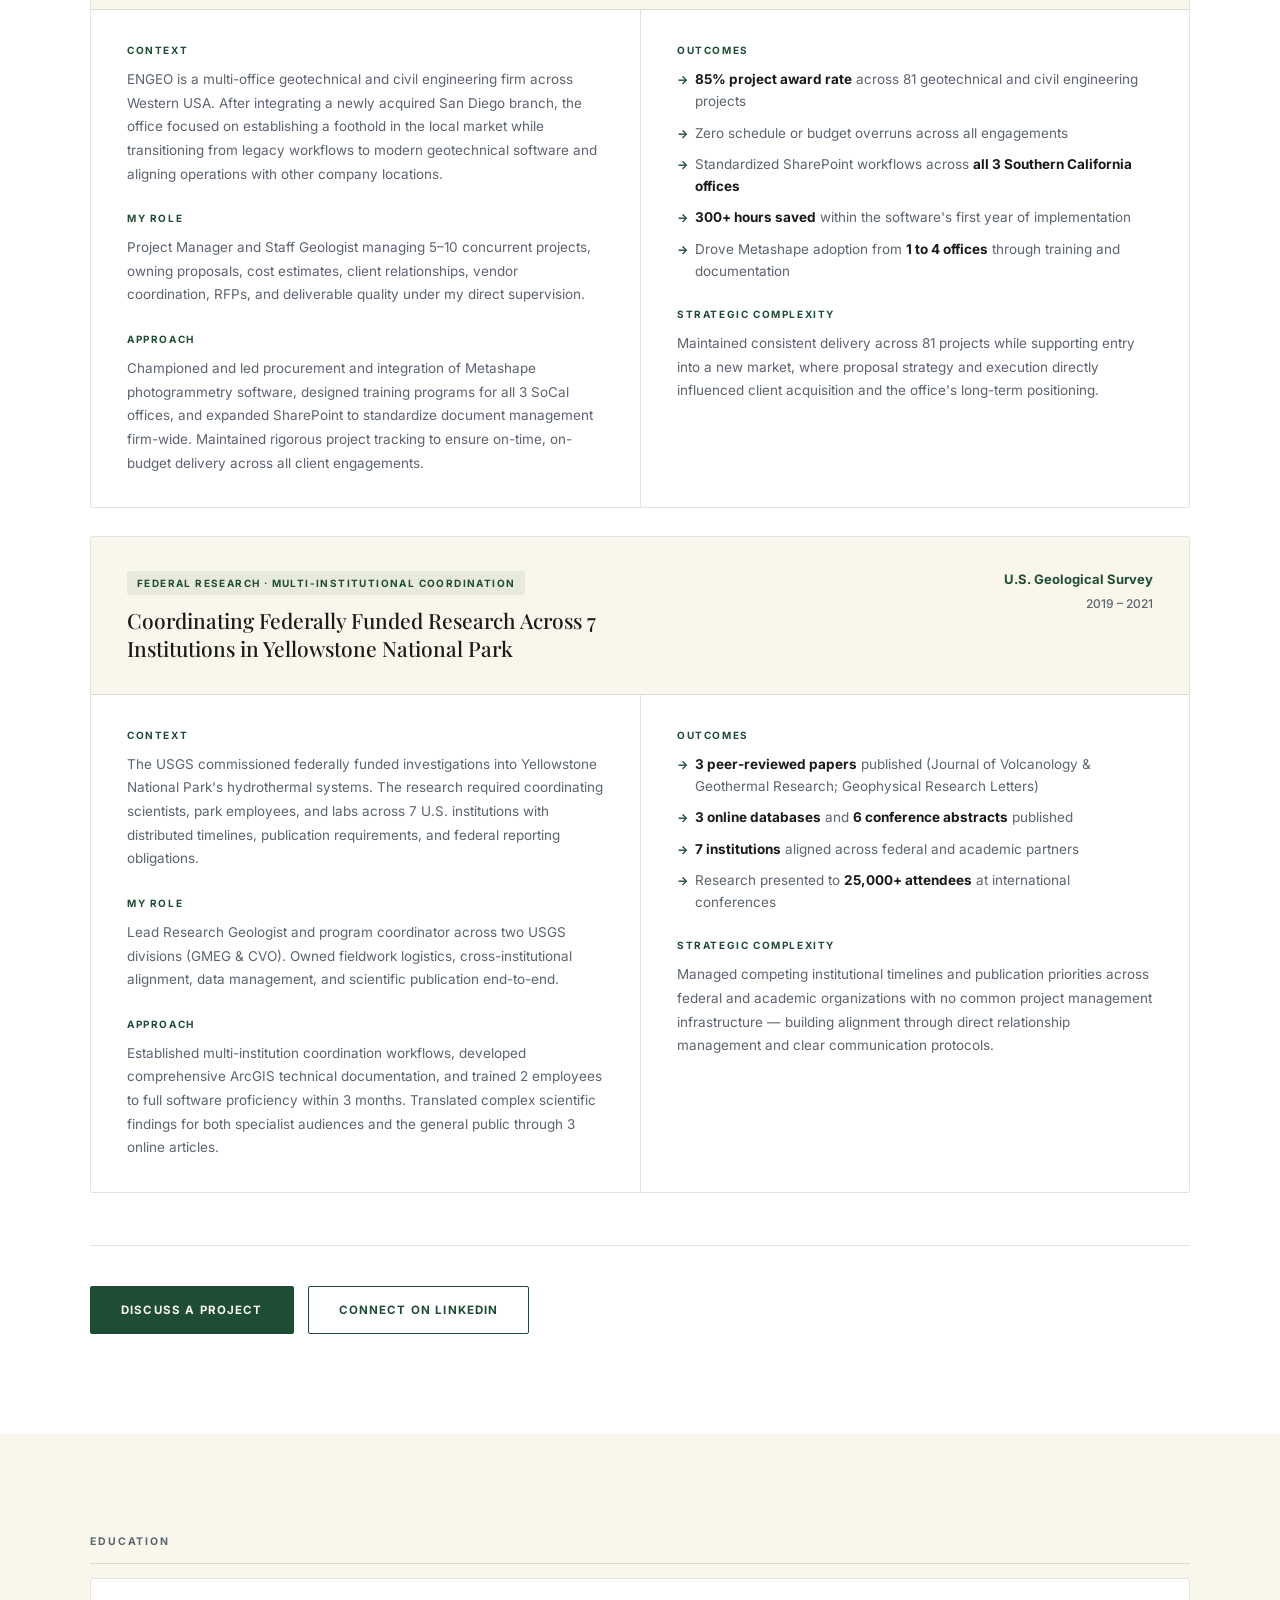
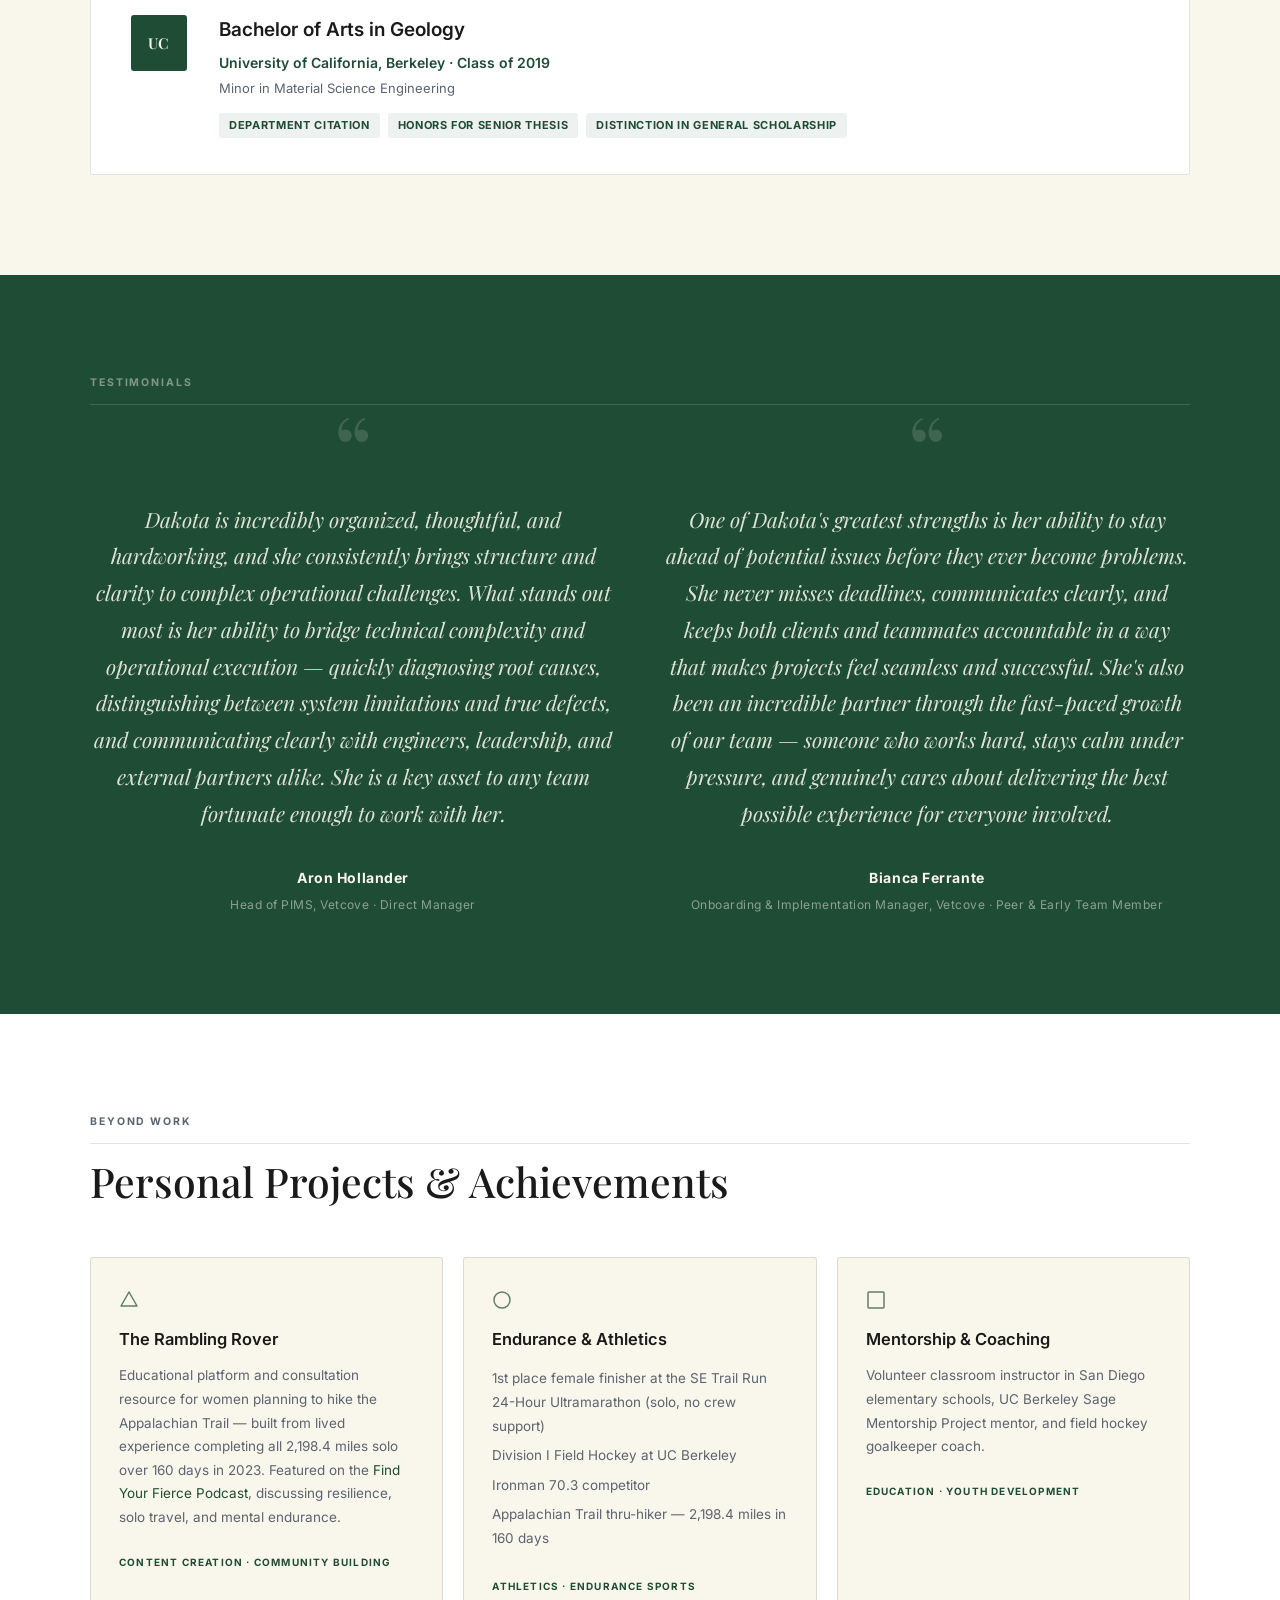
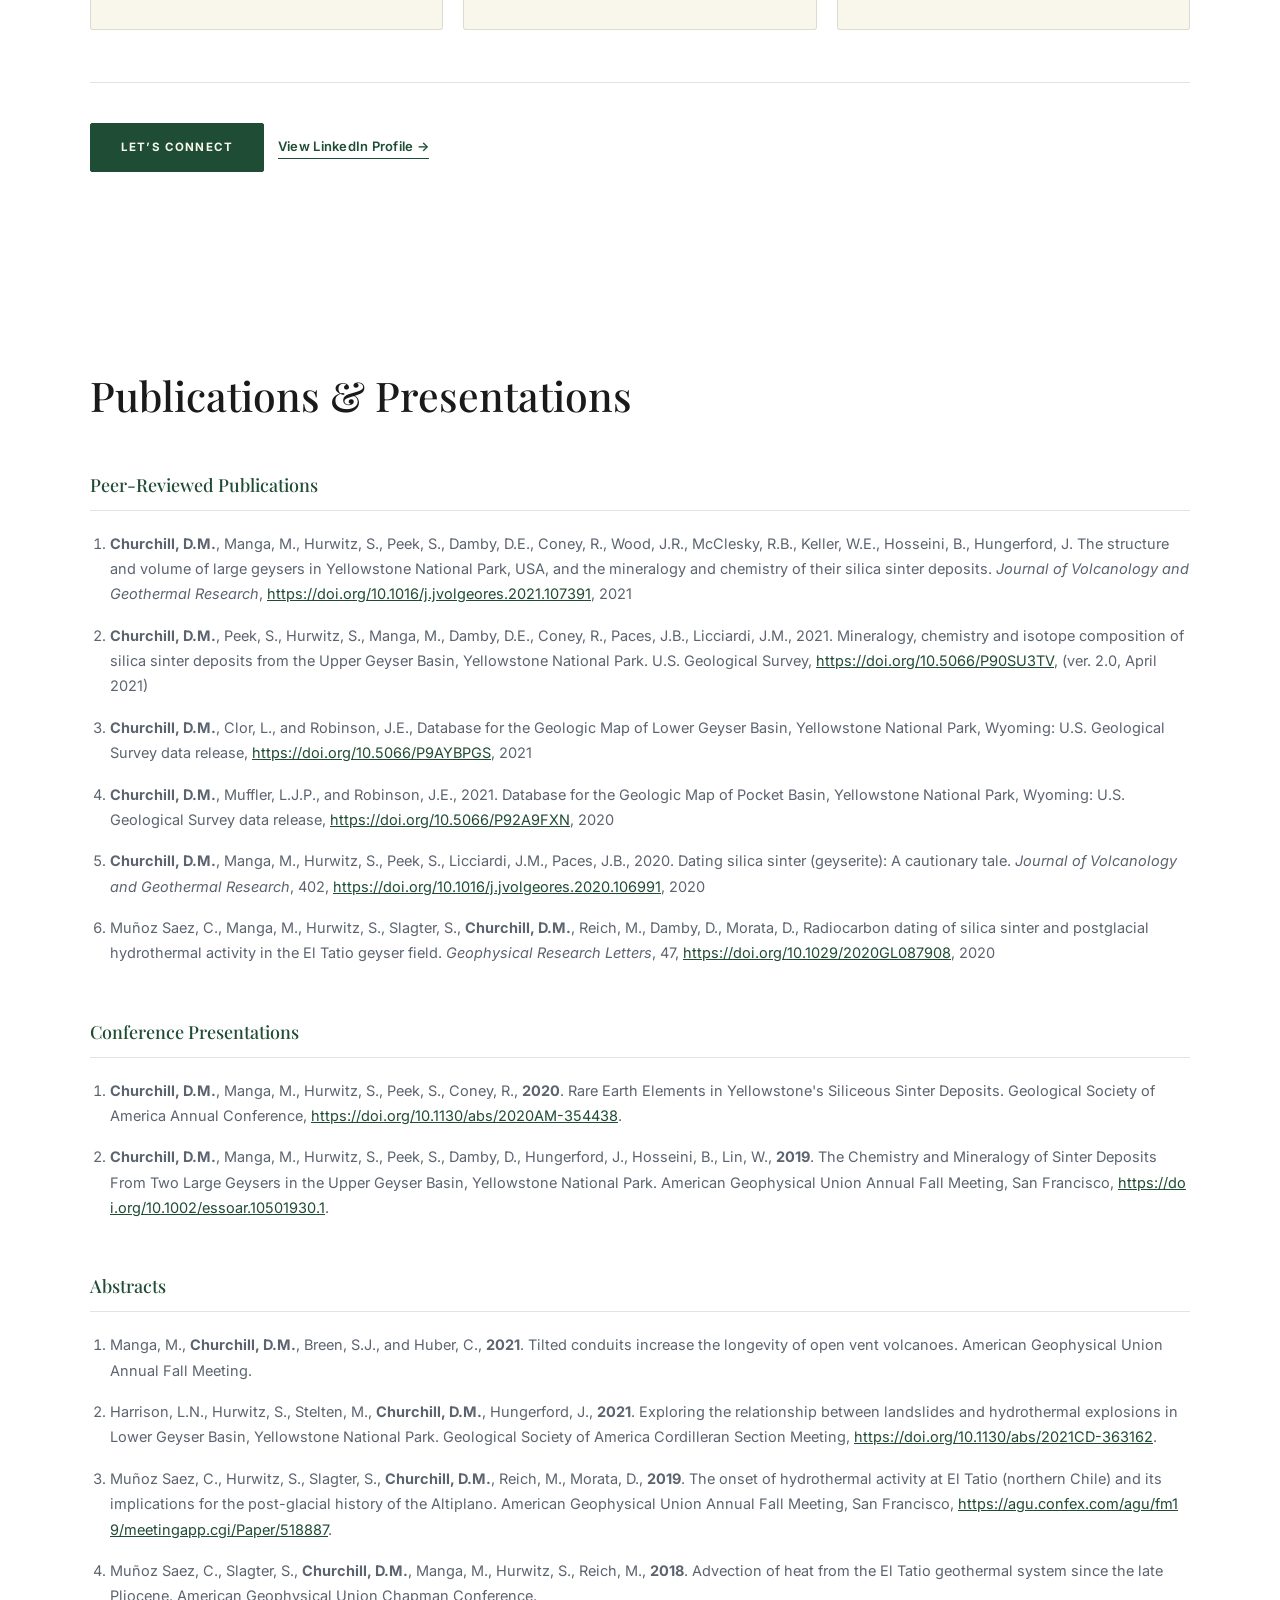
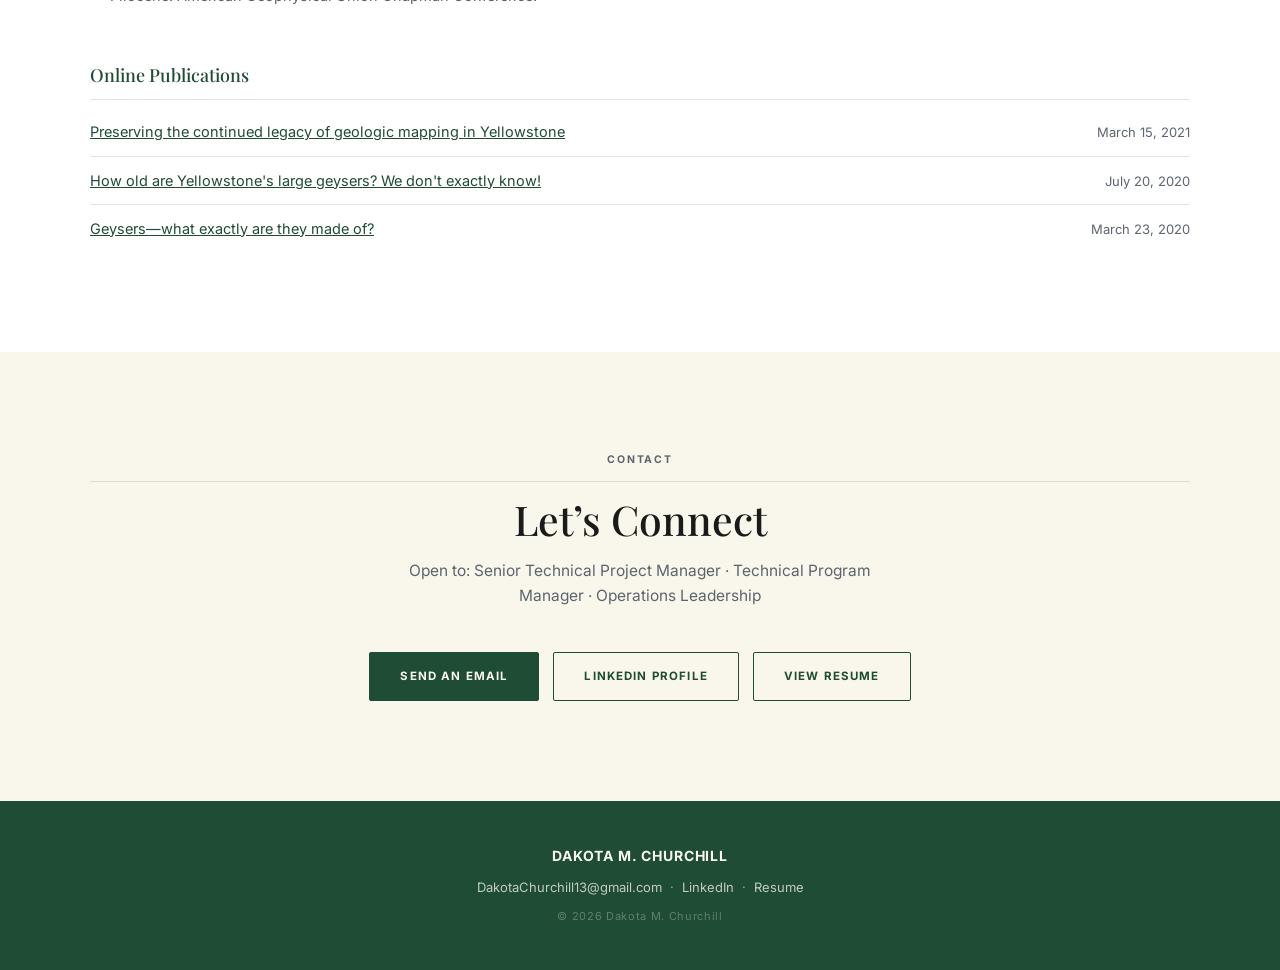
==== commit afaed8ed: "remove headshot" ====
--- a/index.html
+++ b/index.html
@@ -69,11 +69,6 @@
   <!-- ===== HERO ===== -->
   <section class="hero" id="hero">
     <div class="hero-inner">
-      <div class="hero-photo-wrap">
-        <div class="hero-photo">
-          <img src="Gemini_Generated_Image_2nilah2nilah2nil.png" alt="Dakota M. Churchill" class="headshot-img">
-        </div>
-      </div>
       <div class="hero-content">
         <div class="hero-availability">
           <span class="availability-dot" aria-hidden="true"></span>
--- a/styles.css
+++ b/styles.css
@@ -255,17 +255,17 @@
   content: '';
   position: absolute;
   inset: 0;
-  background: radial-gradient(ellipse 60% 80% at 10% 50%, rgba(0,0,0,0.12) 0%, transparent 70%);
+  background: radial-gradient(ellipse 60% 80% at 50% 50%, rgba(0,0,0,0.10) 0%, transparent 70%);
   pointer-events: none;
 }
 
 .hero-inner {
-  max-width: var(--max-w);
+  max-width: 680px;
   width: 100%;
-  display: grid;
-  grid-template-columns: 320px 1fr;
-  gap: 80px;
+  display: flex;
+  flex-direction: column;
   align-items: center;
+  text-align: center;
   position: relative;
 }
 
@@ -349,9 +349,10 @@
 .hero-content {
   display: flex;
   flex-direction: column;
-  align-items: flex-start;
+  align-items: center;
   gap: 24px;
-  max-width: 500px;
+  max-width: 600px;
+  width: 100%;
 }
 
 .hero-eyebrow {
@@ -377,6 +378,7 @@
   color: rgba(249, 247, 235, 0.72);
   line-height: 1.65;
   max-width: 420px;
+  text-align: center;
 }
 
 .hero-ctas {
@@ -1107,8 +1109,7 @@
   }
 
   .hero-inner {
-    grid-template-columns: 260px 1fr;
-    gap: 56px;
+    max-width: 600px;
   }
 
   .about-grid {
@@ -1152,15 +1153,6 @@
 
   /* Hero */
   .hero { padding: 110px 24px 72px; }
-  .hero-inner {
-    grid-template-columns: 1fr;
-    gap: 44px;
-    text-align: center;
-  }
-  .hero-photo-wrap { display: flex; justify-content: center; }
-  .hero-photo { width: 220px; height: 270px; }
-  .hero-content { align-items: center; }
-  .hero-tagline { text-align: center; }
   .hero-ctas { justify-content: center; }
 
   /* About */
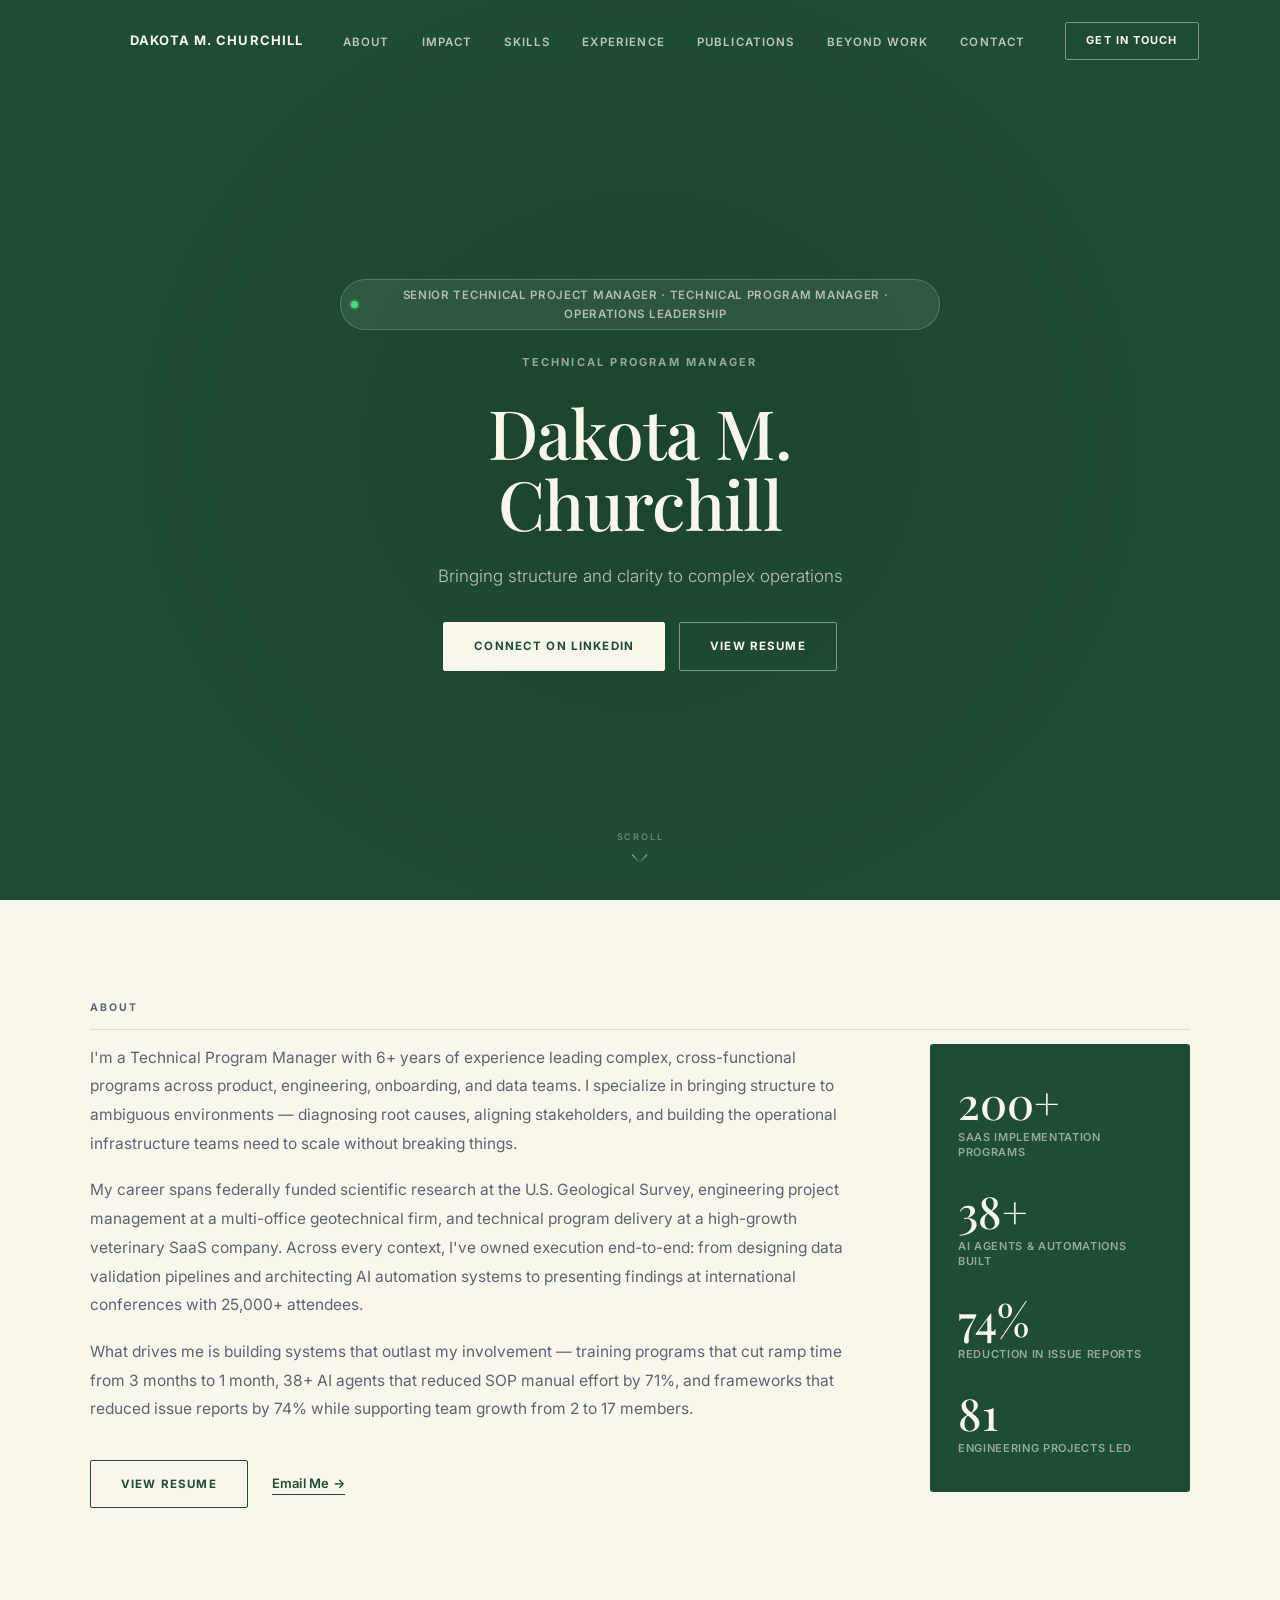
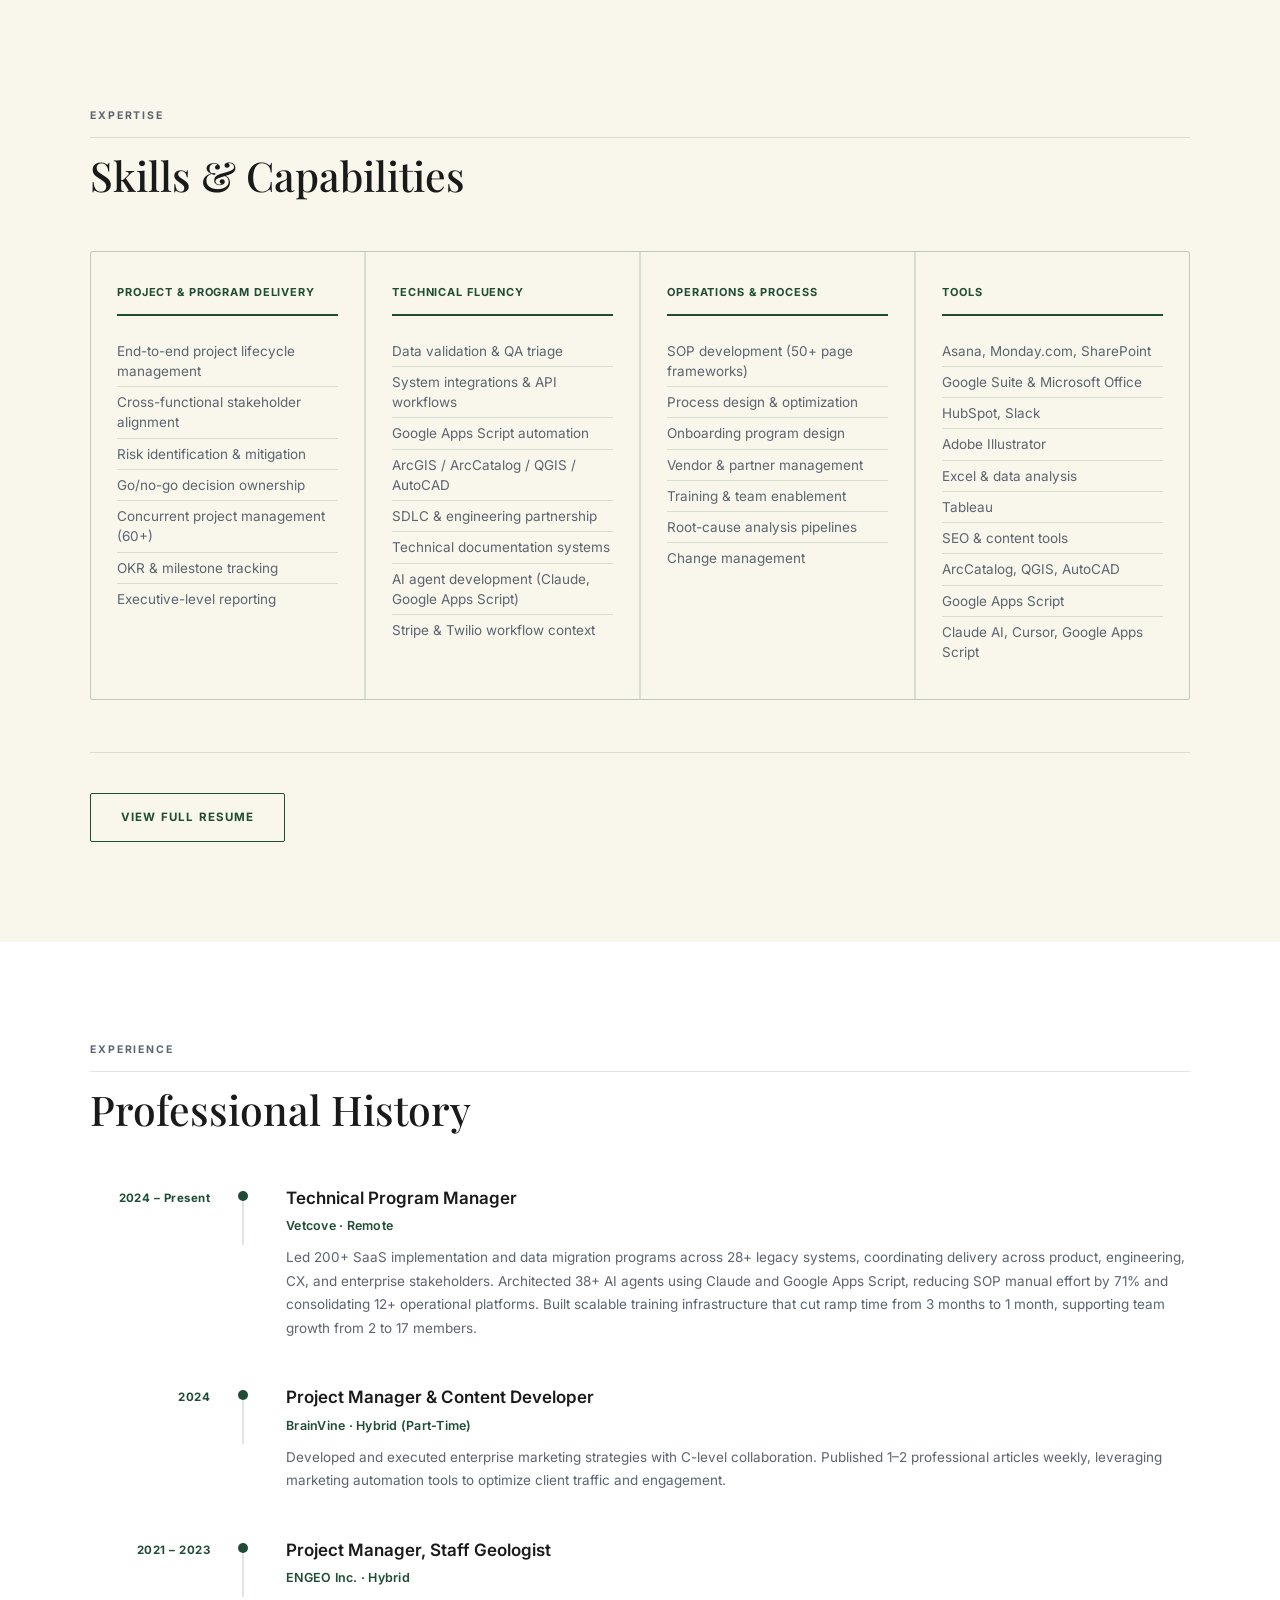
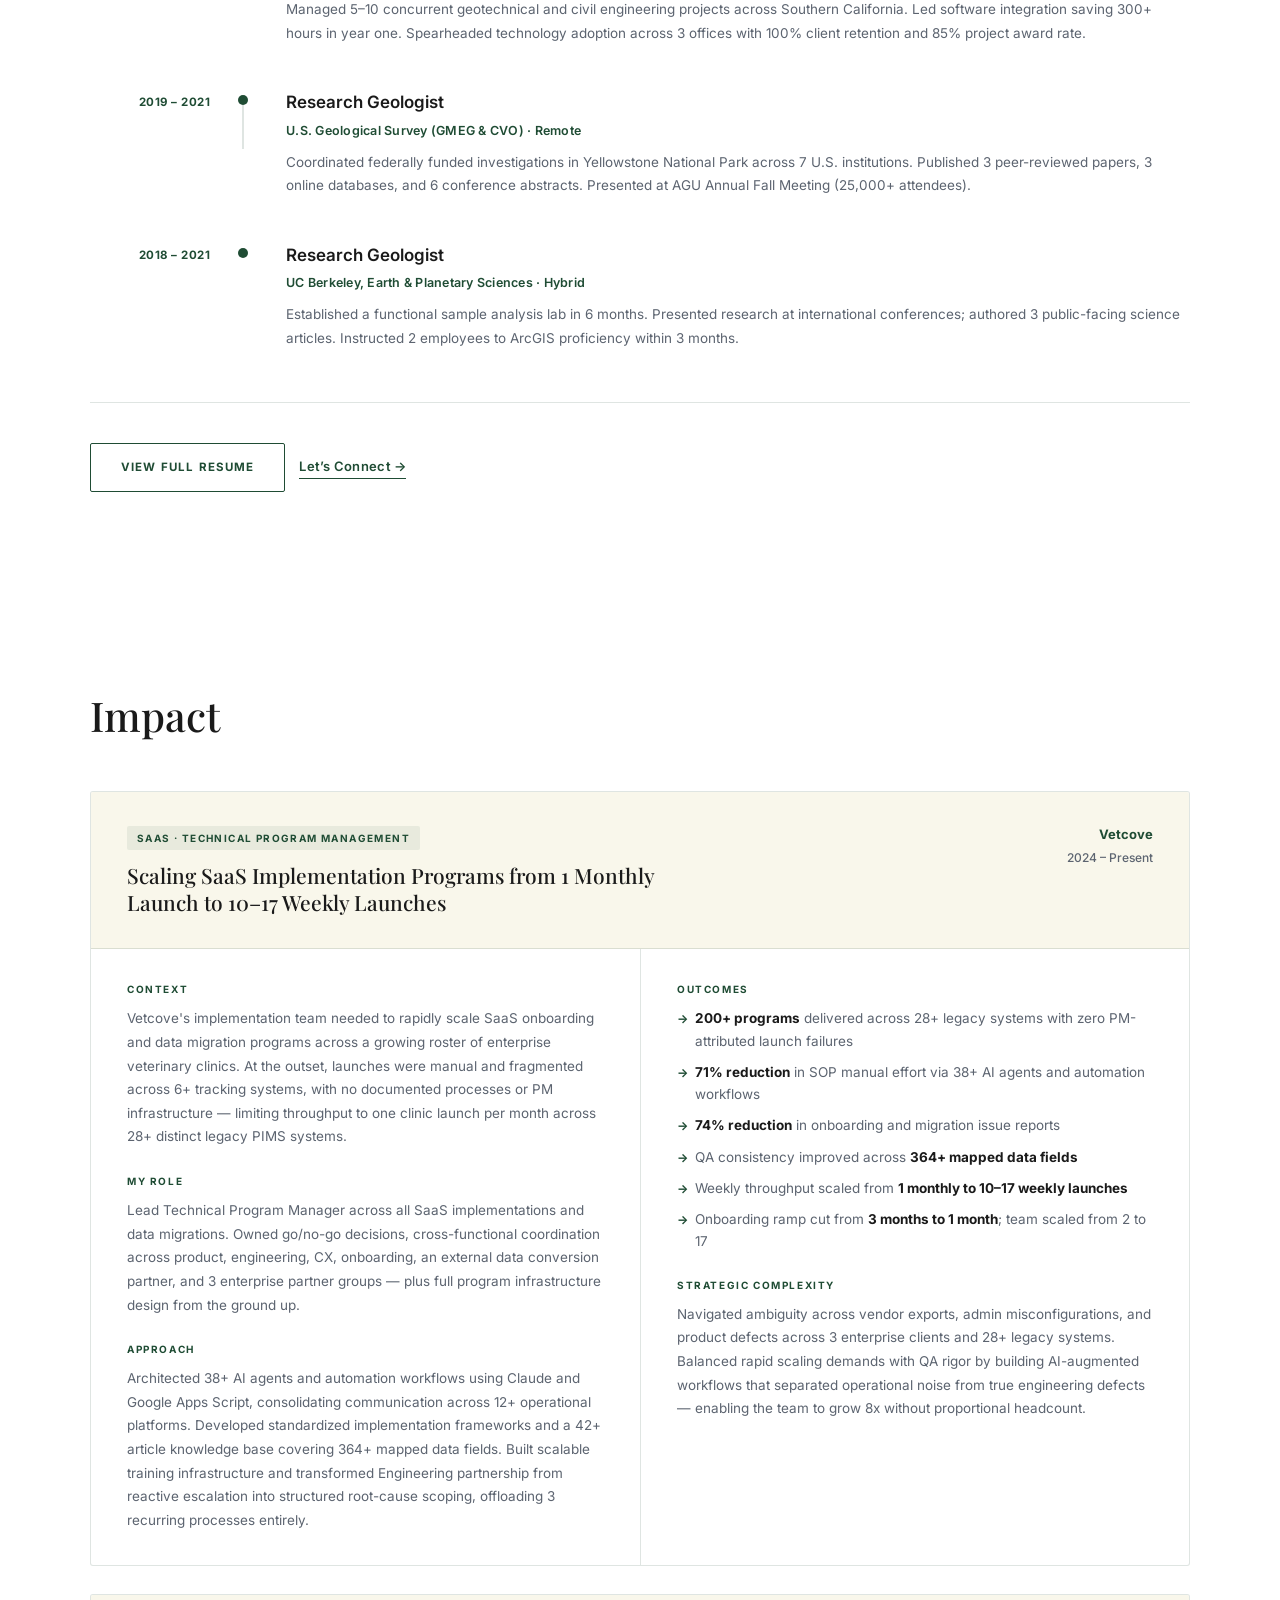
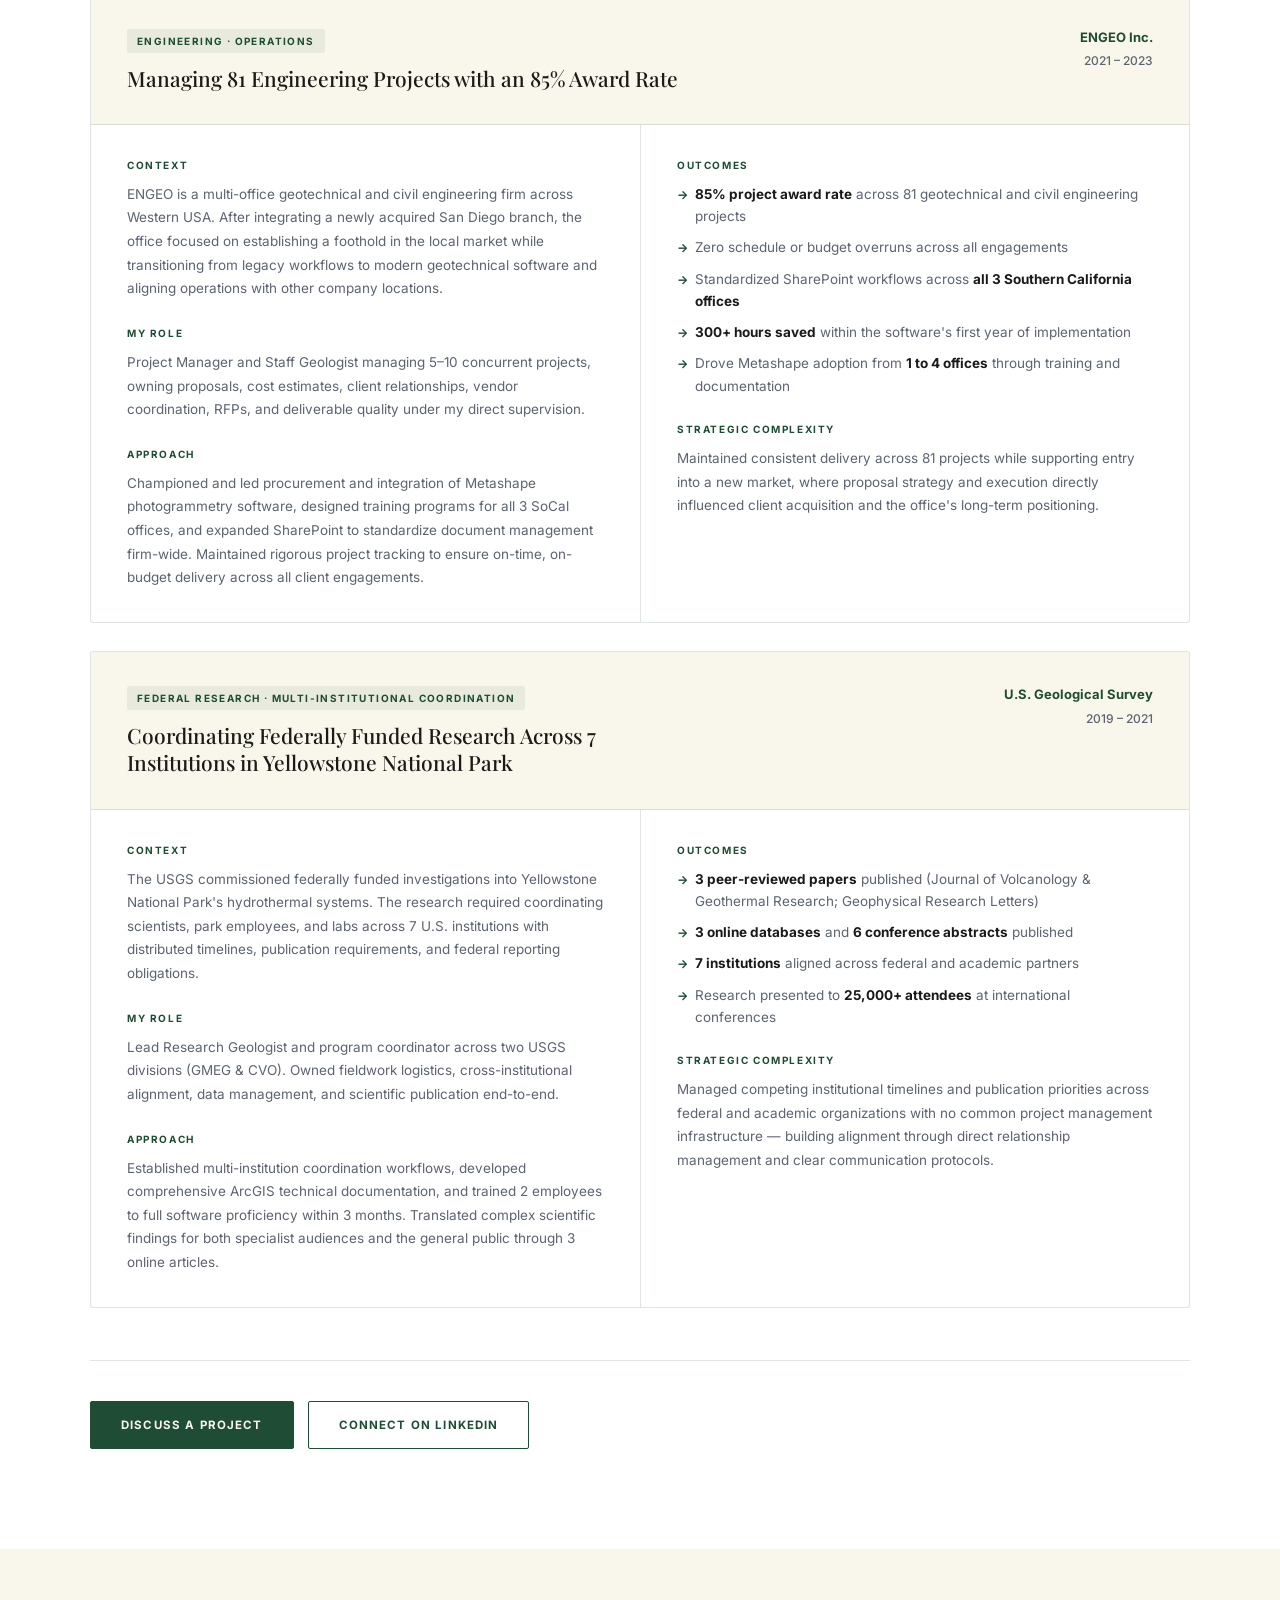
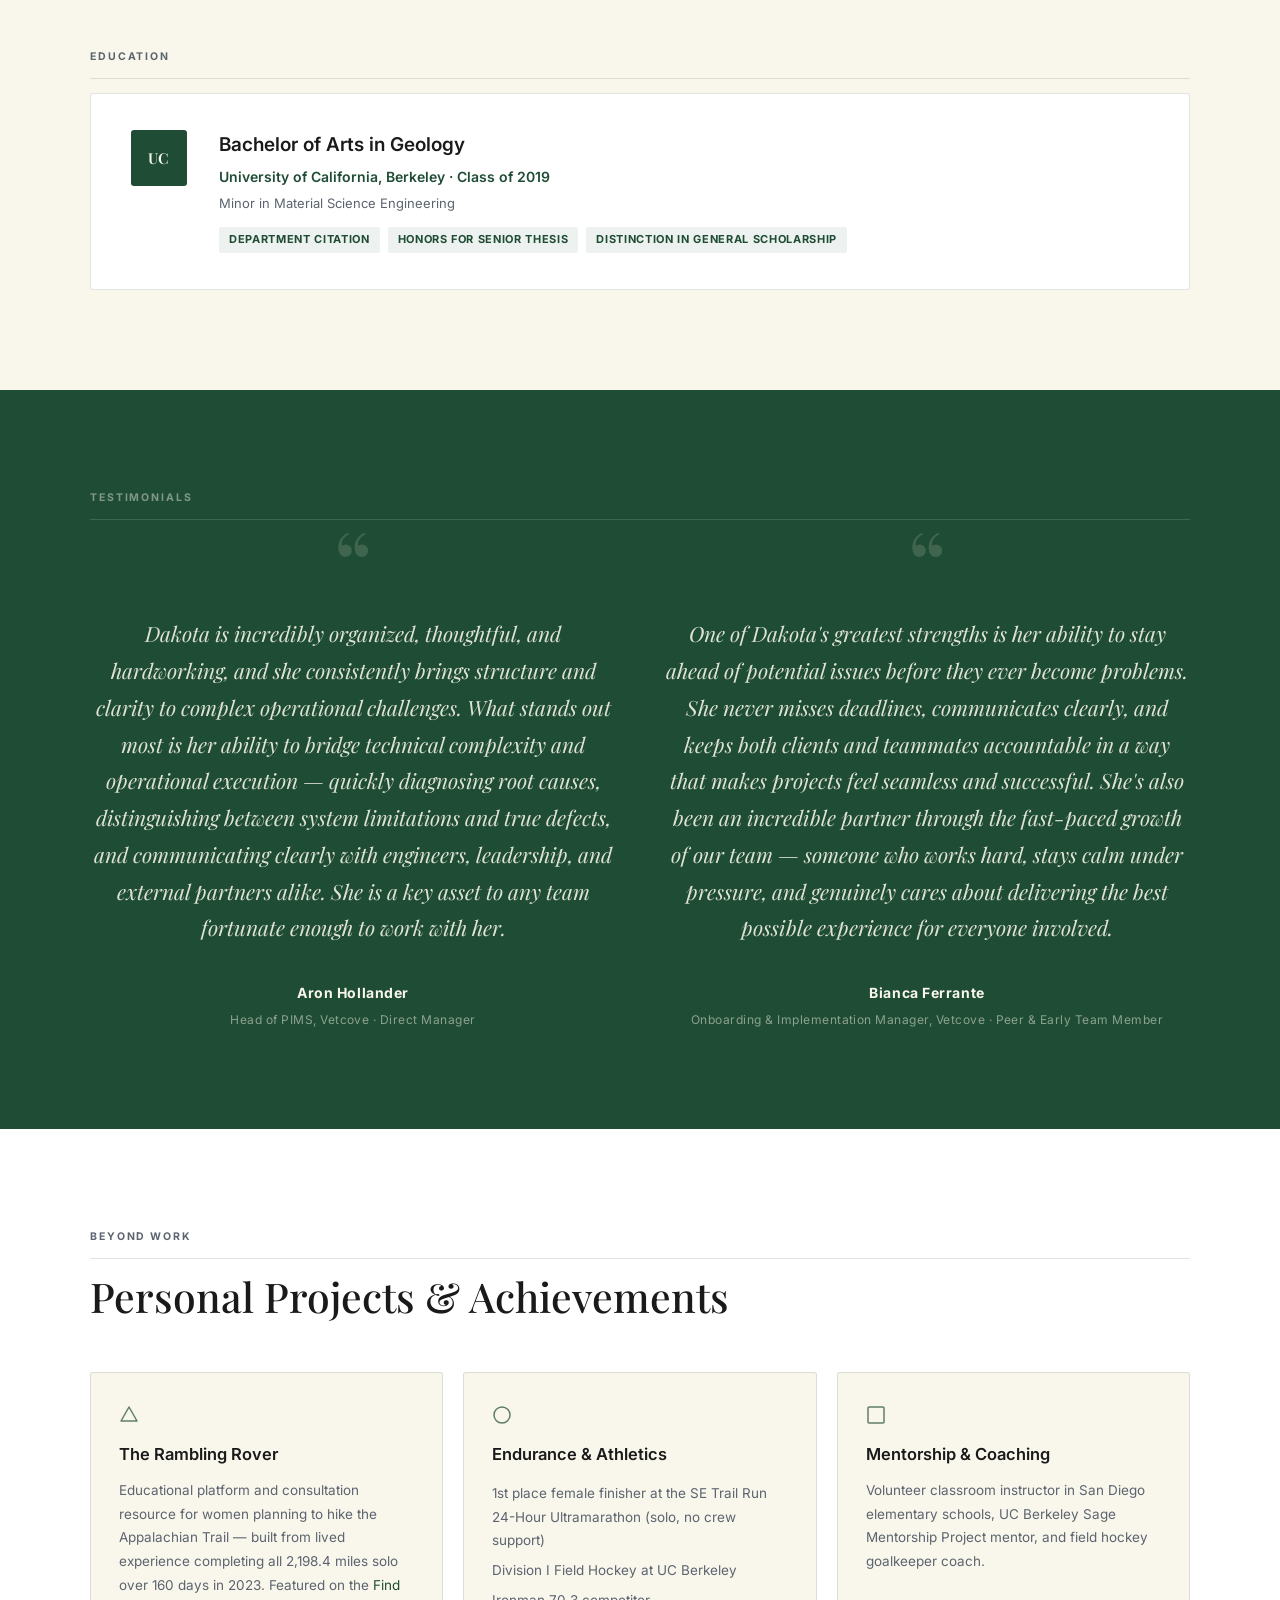
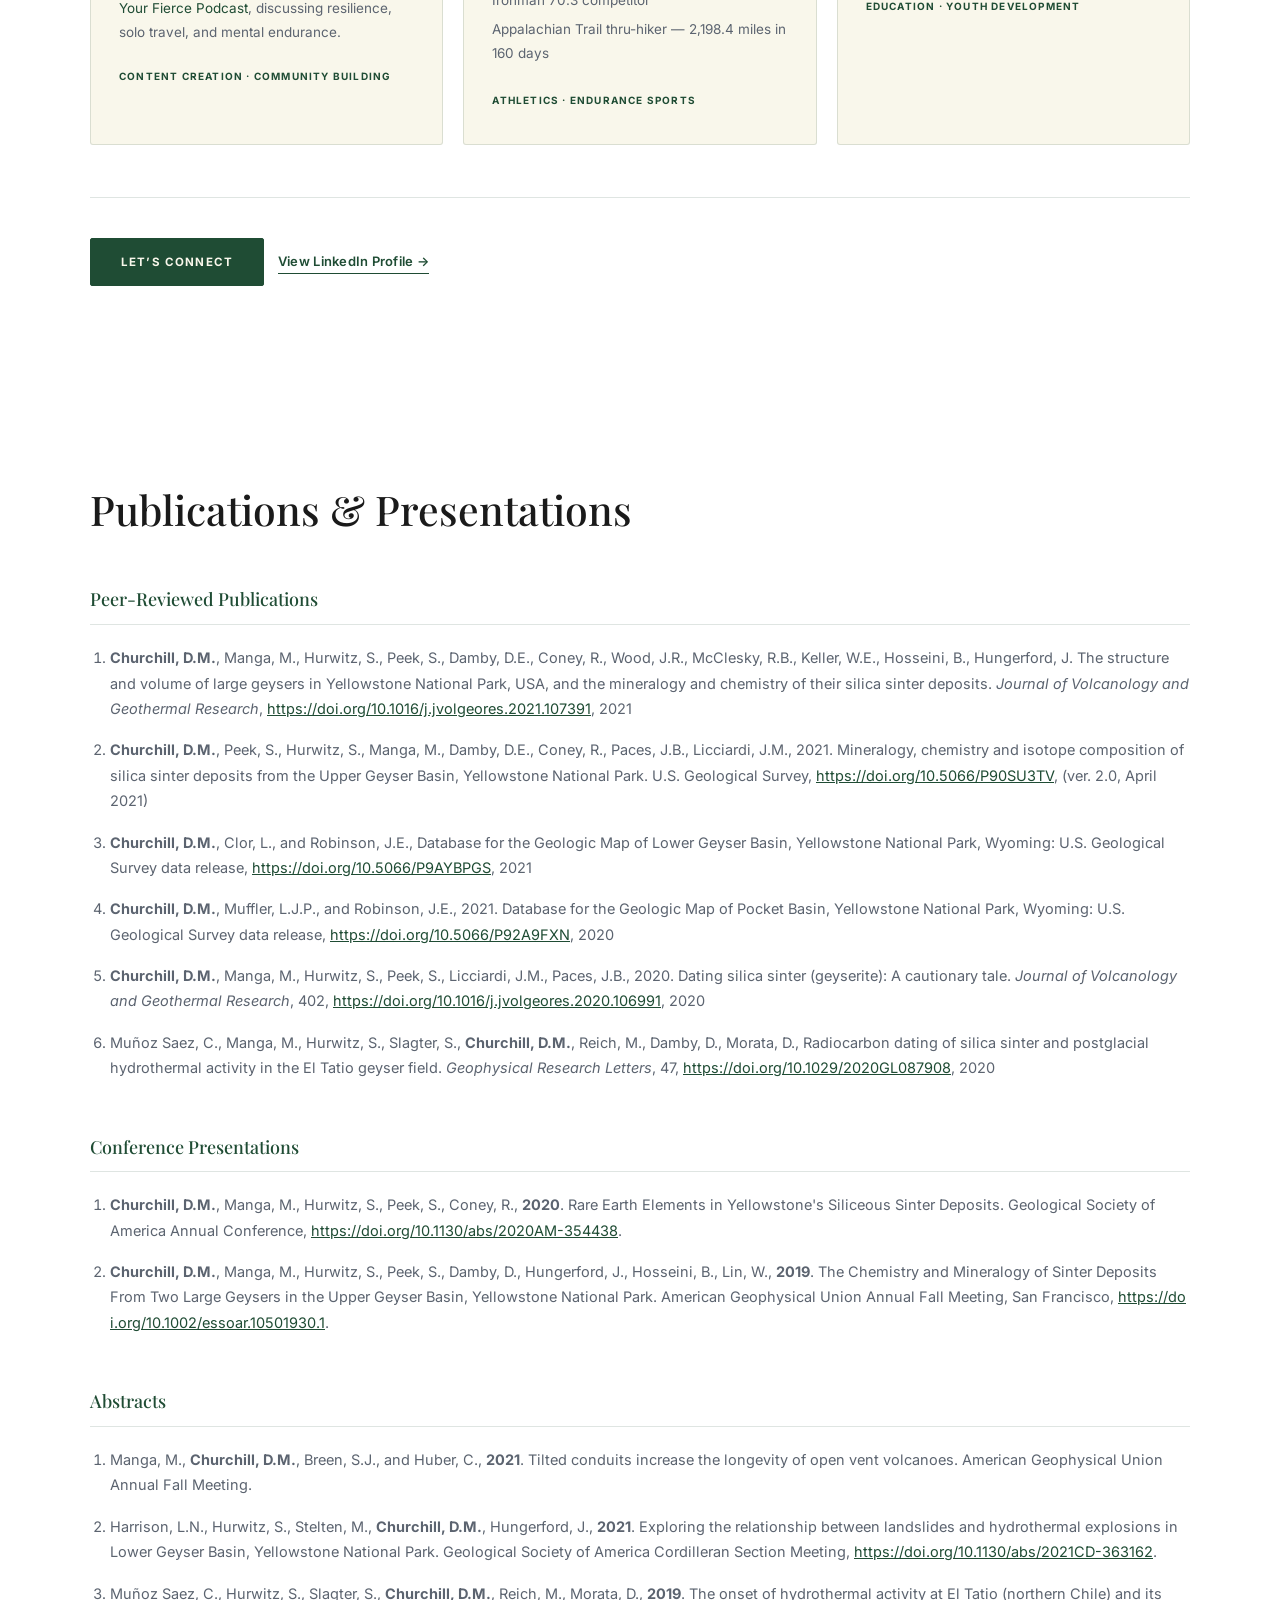
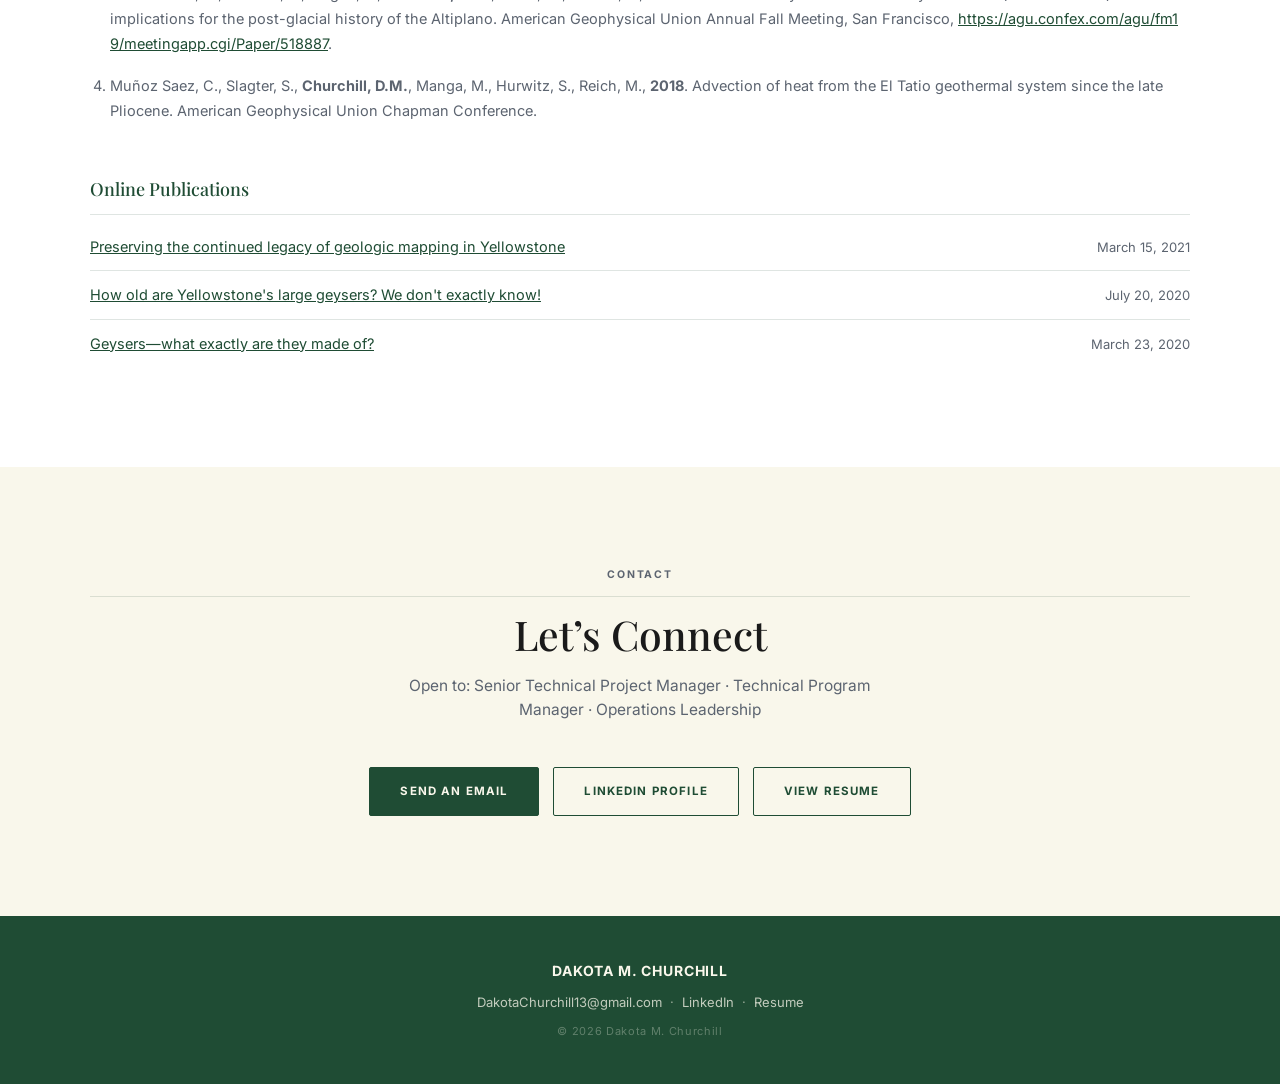
==== commit 139afc44: "update to program manager" ====
--- a/index.html
+++ b/index.html
@@ -3,11 +3,11 @@
 <head>
   <meta charset="UTF-8" />
   <meta name="viewport" content="width=device-width, initial-scale=1.0" />
-  <title>Dakota M. Churchill | Technical Project Manager</title>
-  <meta name="description" content="Dakota M. Churchill — Technical Project Manager with 6+ years delivering complex, cross-functional programs across product, engineering, onboarding, and data teams. Based remotely. Open to TPM and Operations leadership roles." />
+  <title>Dakota M. Churchill | Technical Program Manager</title>
+  <meta name="description" content="Dakota M. Churchill — Technical Program Manager with 6+ years leading complex SaaS implementation programs, scaling teams, and building AI-powered operational infrastructure. Based remotely. Open to TPM and Operations leadership roles." />
   <meta name="keywords" content="Senior Technical Project Manager, Technical Program Manager, Operations Manager, Dakota Churchill, technical project management portfolio, cross-functional program delivery" />
-  <meta property="og:title" content="Dakota M. Churchill | Technical Project Manager" />
-  <meta property="og:description" content="TPM with 6+ years delivering complex programs across product, engineering, and data teams. 164+ clinic launches, 71% efficiency gain, zero launch failures." />
+  <meta property="og:title" content="Dakota M. Churchill | Technical Program Manager" />
+  <meta property="og:description" content="Technical Program Manager with 6+ years leading 200+ SaaS implementation programs, architecting 38+ AI agents, and scaling teams from 2 to 17. Open to TPM and Operations leadership roles." />
   <meta property="og:type" content="website" />
   <meta property="og:url" content="https://dakotachurchill.com" />
   <link rel="preconnect" href="https://fonts.googleapis.com" />
@@ -19,7 +19,7 @@
     "@context": "https://schema.org",
     "@type": "Person",
     "name": "Dakota M. Churchill",
-    "jobTitle": "Technical Project Manager",
+    "jobTitle": "Technical Program Manager",
     "email": "DakotaChurchill13@gmail.com",
     "url": "https://dakotachurchill.com",
     "sameAs": [
@@ -74,7 +74,7 @@
           <span class="availability-dot" aria-hidden="true"></span>
           Senior Technical Project Manager · Technical Program Manager · Operations Leadership
         </div>
-        <p class="hero-eyebrow">Technical Project Manager</p>
+        <p class="hero-eyebrow">Technical Program Manager</p>
         <h1 class="hero-name">Dakota M. Churchill</h1>
         <p class="hero-tagline">Bringing structure and clarity to complex operations</p>
         <div class="hero-ctas">
@@ -103,9 +103,9 @@
       <p class="section-label">About</p>
       <div class="about-grid">
         <div class="about-text">
-          <p>I'm a Technical Project Manager with 6+ years of experience driving complex, cross-functional initiatives across product, engineering, onboarding, and data teams. I specialize in bringing structure to ambiguous environments — diagnosing root causes, aligning stakeholders, and building the operational infrastructure teams need to move fast without breaking things.</p>
-          <p>My career spans federally funded scientific research at the U.S. Geological Survey, engineering project management at a multi-office geotechnical firm, and technical program delivery at a high-growth veterinary SaaS company. Across every context, I've owned execution end-to-end: from designing data validation pipelines and authoring 90+ process documents to presenting findings at international conferences with 25,000+ attendees.</p>
-          <p>What drives me is building systems that outlast my involvement — training programs that ramp new hires in weeks, automations that cut processing time by 71%, and frameworks that transform reactive escalation into structured, scalable workflows.</p>
+          <p>I'm a Technical Program Manager with 6+ years of experience leading complex, cross-functional programs across product, engineering, onboarding, and data teams. I specialize in bringing structure to ambiguous environments — diagnosing root causes, aligning stakeholders, and building the operational infrastructure teams need to scale without breaking things.</p>
+          <p>My career spans federally funded scientific research at the U.S. Geological Survey, engineering project management at a multi-office geotechnical firm, and technical program delivery at a high-growth veterinary SaaS company. Across every context, I've owned execution end-to-end: from designing data validation pipelines and architecting AI automation systems to presenting findings at international conferences with 25,000+ attendees.</p>
+          <p>What drives me is building systems that outlast my involvement — training programs that cut ramp time from 3 months to 1 month, 38+ AI agents that reduced SOP manual effort by 71%, and frameworks that reduced issue reports by 74% while supporting team growth from 2 to 17 members.</p>
           <div class="about-ctas">
             <a href="https://drive.google.com/file/d/1Z_M8A1gzNQpf_lihwVG-saoZWOQragL3/view?usp=sharing" target="_blank" rel="noopener noreferrer" class="btn btn-outline">View Resume</a>
             <a href="mailto:DakotaChurchill13@gmail.com" class="btn-link">Email Me &rarr;</a>
@@ -114,20 +114,20 @@
         <div class="about-sidebar">
           <div class="stats-block">
             <div class="stat">
-              <span class="stat-number">164+</span>
-              <span class="stat-label">Clinic launches delivered</span>
+              <span class="stat-number">200+</span>
+              <span class="stat-label">SaaS implementation programs</span>
             </div>
             <div class="stat">
-              <span class="stat-number">71%</span>
-              <span class="stat-label">Reduction in onboarding time</span>
+              <span class="stat-number">38+</span>
+              <span class="stat-label">AI agents &amp; automations built</span>
+            </div>
+            <div class="stat">
+              <span class="stat-number">74%</span>
+              <span class="stat-label">Reduction in issue reports</span>
             </div>
             <div class="stat">
               <span class="stat-number">81</span>
               <span class="stat-label">Engineering projects led</span>
-            </div>
-            <div class="stat">
-              <span class="stat-number">7</span>
-              <span class="stat-label">Institutions coordinated</span>
             </div>
           </div>
         </div>
@@ -162,7 +162,7 @@
             <li>ArcGIS / ArcCatalog / QGIS / AutoCAD</li>
             <li>SDLC &amp; engineering partnership</li>
             <li>Technical documentation systems</li>
-            <li>Agentic AI &amp; Cursor</li>
+            <li>AI agent development (Claude, Google Apps Script)</li>
             <li>Stripe &amp; Twilio workflow context</li>
           </ul>
         </div>
@@ -190,7 +190,7 @@
             <li>SEO &amp; content tools</li>
             <li>ArcCatalog, QGIS, AutoCAD</li>
             <li>Google Apps Script</li>
-            <li>Cursor, Agentic AI</li>
+            <li>Claude AI, Cursor, Google Apps Script</li>
           </ul>
         </div>
       </div>
@@ -211,9 +211,9 @@
           <div class="timeline-date">2024 – Present</div>
           <div class="timeline-dot"></div>
           <div class="timeline-content">
-            <h3>Technical Project Manager</h3>
+            <h3>Technical Program Manager</h3>
             <p class="timeline-org">Vetcove &middot; Remote</p>
-            <p>Lead PM and data validation owner across 164+ clinic PIMS migrations. Built full operational infrastructure — automation, SOPs, training programs, and cross-team intake pipelines — from the ground up. Triaged 800+ QA tickets across Engineering, CX, Onboarding, and 3 corporate partner groups.</p>
+            <p>Led 200+ SaaS implementation and data migration programs across 28+ legacy systems, coordinating delivery across product, engineering, CX, and enterprise stakeholders. Architected 38+ AI agents using Claude and Google Apps Script, reducing SOP manual effort by 71% and consolidating 12+ operational platforms. Built scalable training infrastructure that cut ramp time from 3 months to 1 month, supporting team growth from 2 to 17 members.</p>
           </div>
         </div>
 
@@ -274,8 +274,8 @@
       <article class="case-study">
         <div class="case-header">
           <div class="case-header-left">
-            <span class="case-tag">SaaS · Product Operations</span>
-            <h3>Scaling a Veterinary Clinic Launch Program from 1 to 17 Launches per Week</h3>
+            <span class="case-tag">SaaS · Technical Program Management</span>
+            <h3>Scaling SaaS Implementation Programs from 1 Monthly Launch to 10–17 Weekly Launches</h3>
           </div>
           <div class="case-meta">
             <strong>Vetcove</strong>
@@ -285,23 +285,24 @@
         <div class="case-body">
           <div class="case-col">
             <h4>Context</h4>
-            <p>Vetcove's PIMS migration team needed to rapidly scale to support company growth. At the outset, launches were manual and fragmented across 6+ tracking systems, with no documented processes or PM infrastructure—limiting throughput to roughly one clinic launch every four weeks.</p>
+            <p>Vetcove's implementation team needed to rapidly scale SaaS onboarding and data migration programs across a growing roster of enterprise veterinary clinics. At the outset, launches were manual and fragmented across 6+ tracking systems, with no documented processes or PM infrastructure — limiting throughput to one clinic launch per month across 28+ distinct legacy PIMS systems.</p>
             <h4>My Role</h4>
-            <p>Sole Technical PM and data validation owner across all clinic launches. Owned go/no-go decisions, cross-team coordination across Engineering, CX, Onboarding, an external data conversion partner, and 3 corporate partner groups — plus the full PM infrastructure build-out from scratch.</p>
+            <p>Lead Technical Program Manager across all SaaS implementations and data migrations. Owned go/no-go decisions, cross-functional coordination across product, engineering, CX, onboarding, an external data conversion partner, and 3 enterprise partner groups — plus full program infrastructure design from the ground up.</p>
             <h4>Approach</h4>
-            <p>Designed end-to-end onboarding automation using Google Apps Script, consolidated 6+ tracking systems into a single unified infrastructure, and built a 50+ page PM SOP backed by 90+ instructional documents. Transformed Engineering partnership from reactive escalation into structured root-cause scoping, offloading 3 recurring Engineering processes entirely.</p>
+            <p>Architected 38+ AI agents and automation workflows using Claude and Google Apps Script, consolidating communication across 12+ operational platforms. Developed standardized implementation frameworks and a 42+ article knowledge base covering 364+ mapped data fields. Built scalable training infrastructure and transformed Engineering partnership from reactive escalation into structured root-cause scoping, offloading 3 recurring processes entirely.</p>
           </div>
           <div class="case-col">
             <h4>Outcomes</h4>
             <ul class="outcomes">
-              <li><strong>71% reduction</strong> in onboarding time (from ~7 hrs to under 2 hrs per 10 clinics)</li>
-              <li><strong>164+ clinic launches</strong> delivered with zero documented PM-attributed failures</li>
-              <li><strong>800+ QA tickets</strong> triaged across 5+ teams; ~67% resolved independently</li>
-              <li>Weekly throughput scaled from <strong>1 to 10–17 launches</strong></li>
-              <li>New PMs contributing independently within <strong>~1 month</strong> of start</li>
+              <li><strong>200+ programs</strong> delivered across 28+ legacy systems with zero PM-attributed launch failures</li>
+              <li><strong>71% reduction</strong> in SOP manual effort via 38+ AI agents and automation workflows</li>
+              <li><strong>74% reduction</strong> in onboarding and migration issue reports</li>
+              <li>QA consistency improved across <strong>364+ mapped data fields</strong></li>
+              <li>Weekly throughput scaled from <strong>1 monthly to 10–17 weekly launches</strong></li>
+              <li>Onboarding ramp cut from <strong>3 months to 1 month</strong>; team scaled from 2 to 17</li>
             </ul>
             <h4>Strategic Complexity</h4>
-            <p>Navigated ambiguity across vendor exports, admin misconfigurations, and product defects across 3 enterprise clients and third-party vendors. Built root-cause frameworks that let engineering focus on true defects rather than operational noise.</p>
+            <p>Navigated ambiguity across vendor exports, admin misconfigurations, and product defects across 3 enterprise clients and 28+ legacy systems. Balanced rapid scaling demands with QA rigor by building AI-augmented workflows that separated operational noise from true engineering defects — enabling the team to grow 8x without proportional headcount.</p>
           </div>
         </div>
       </article>
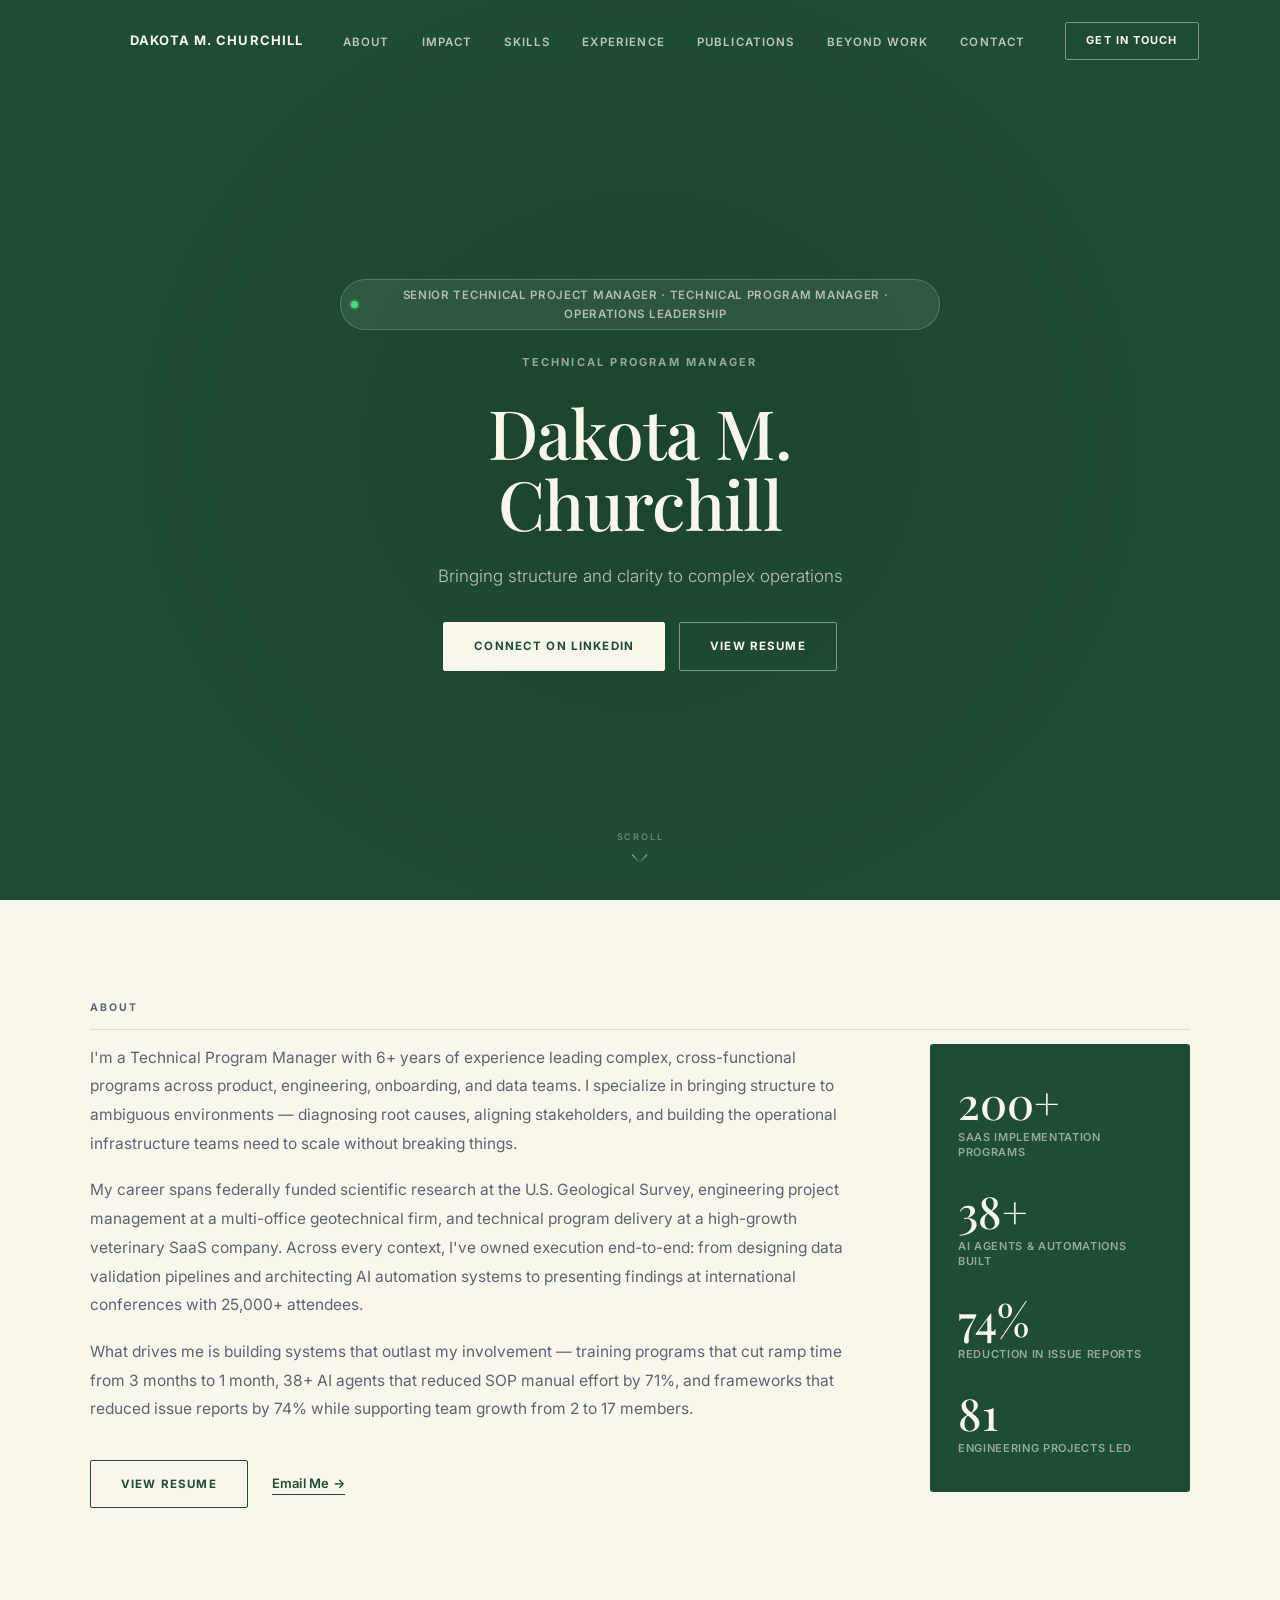
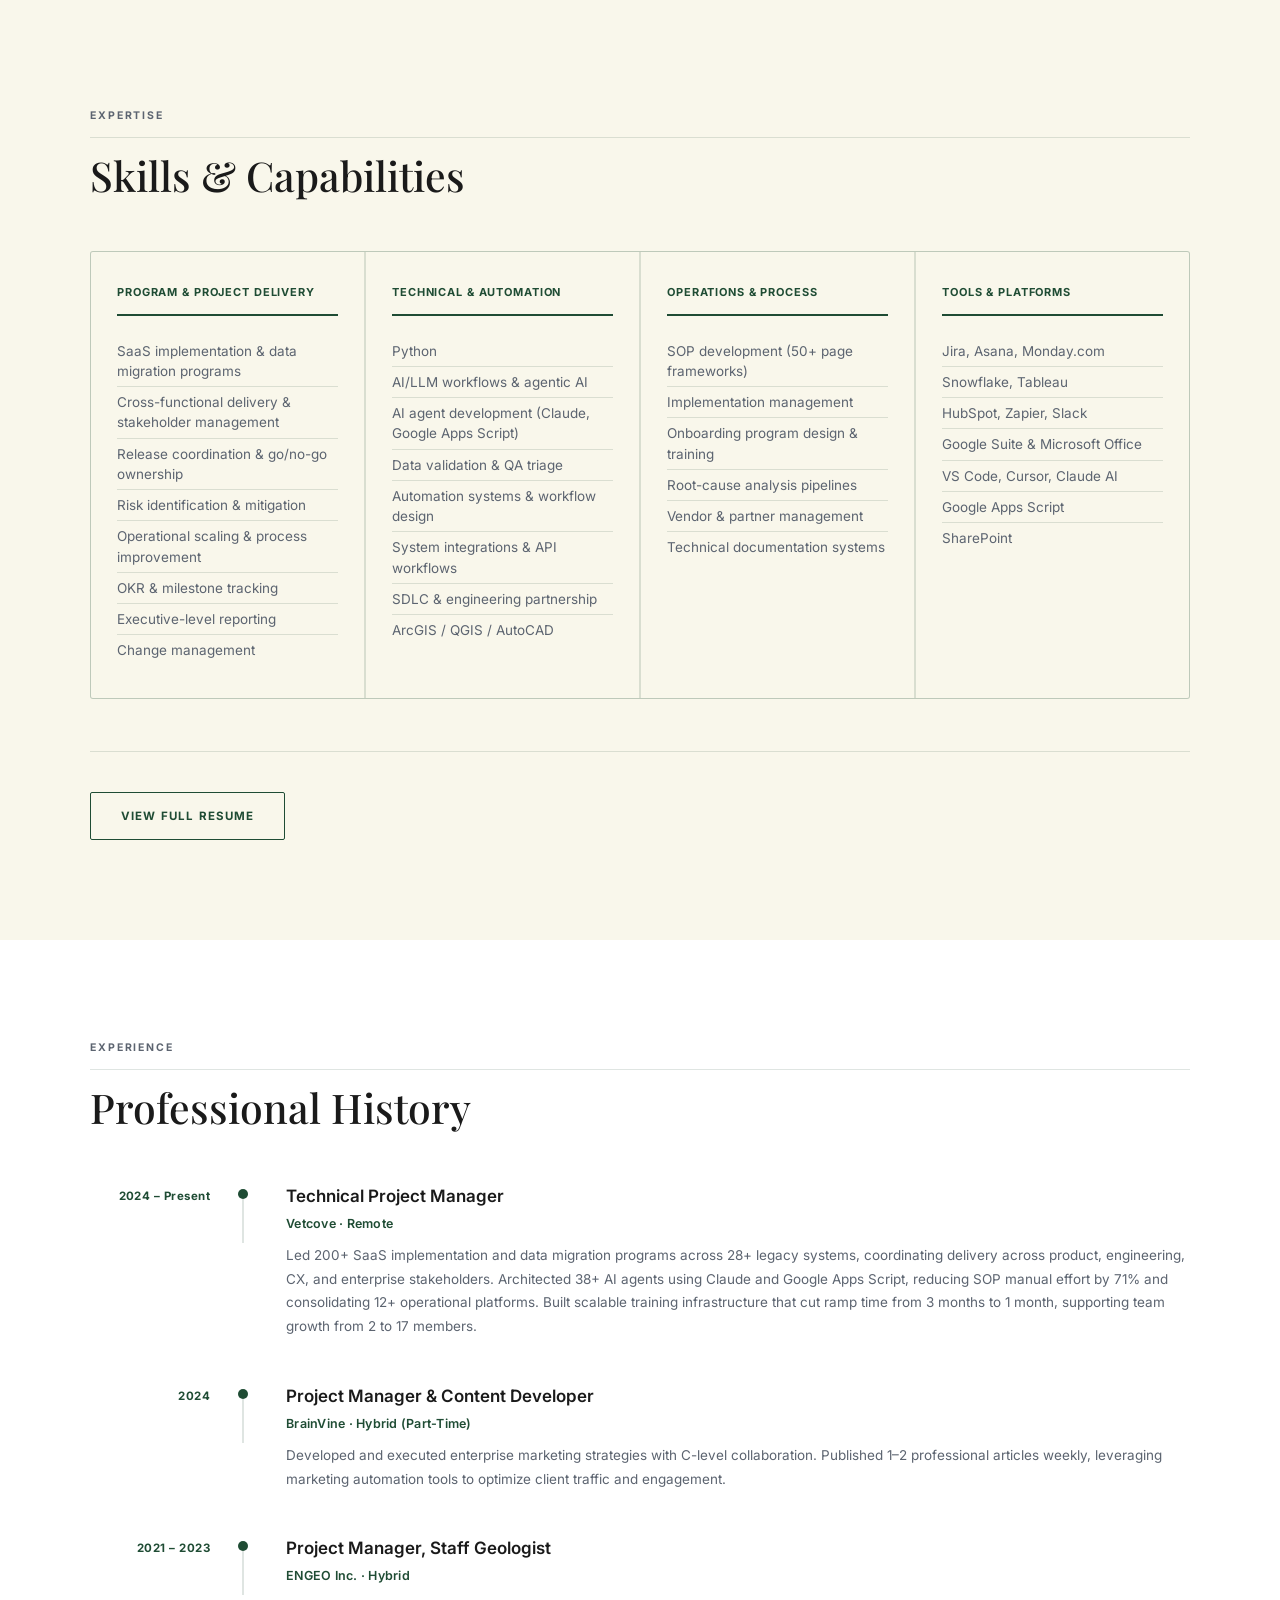
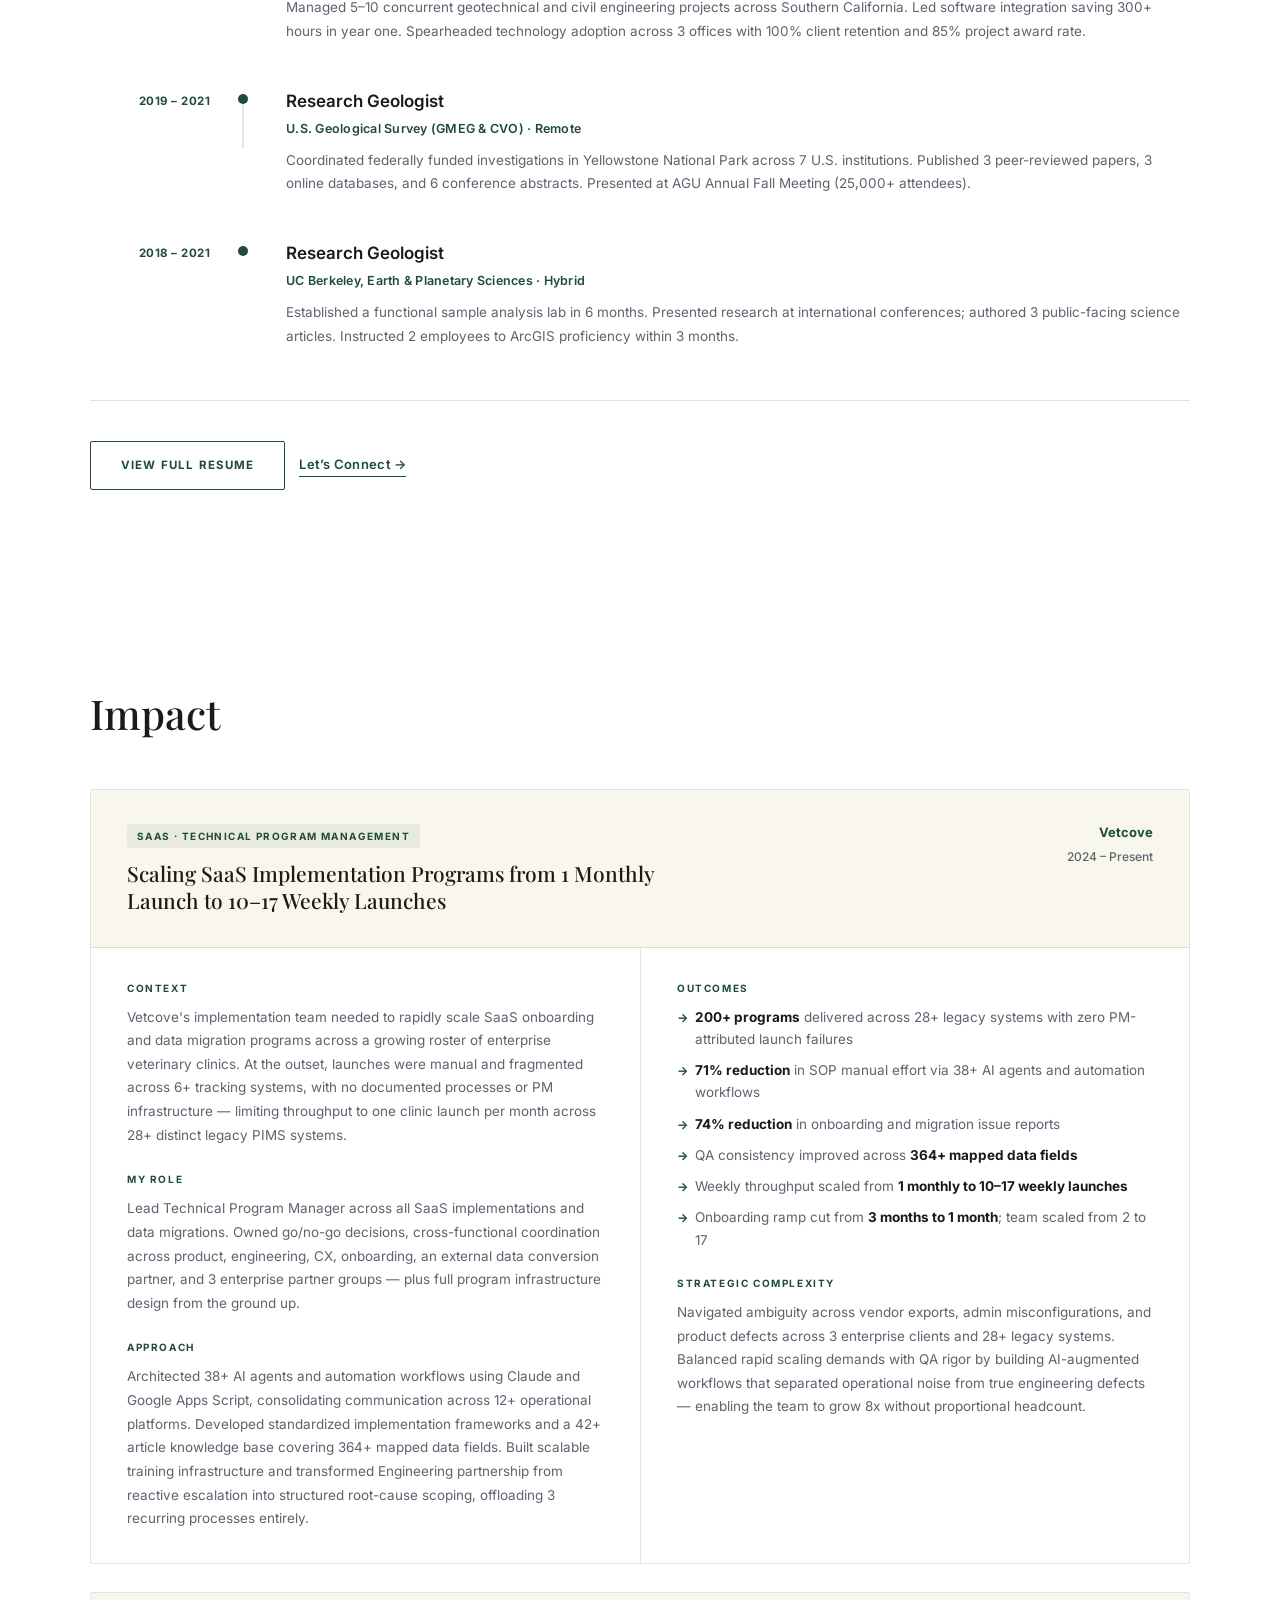
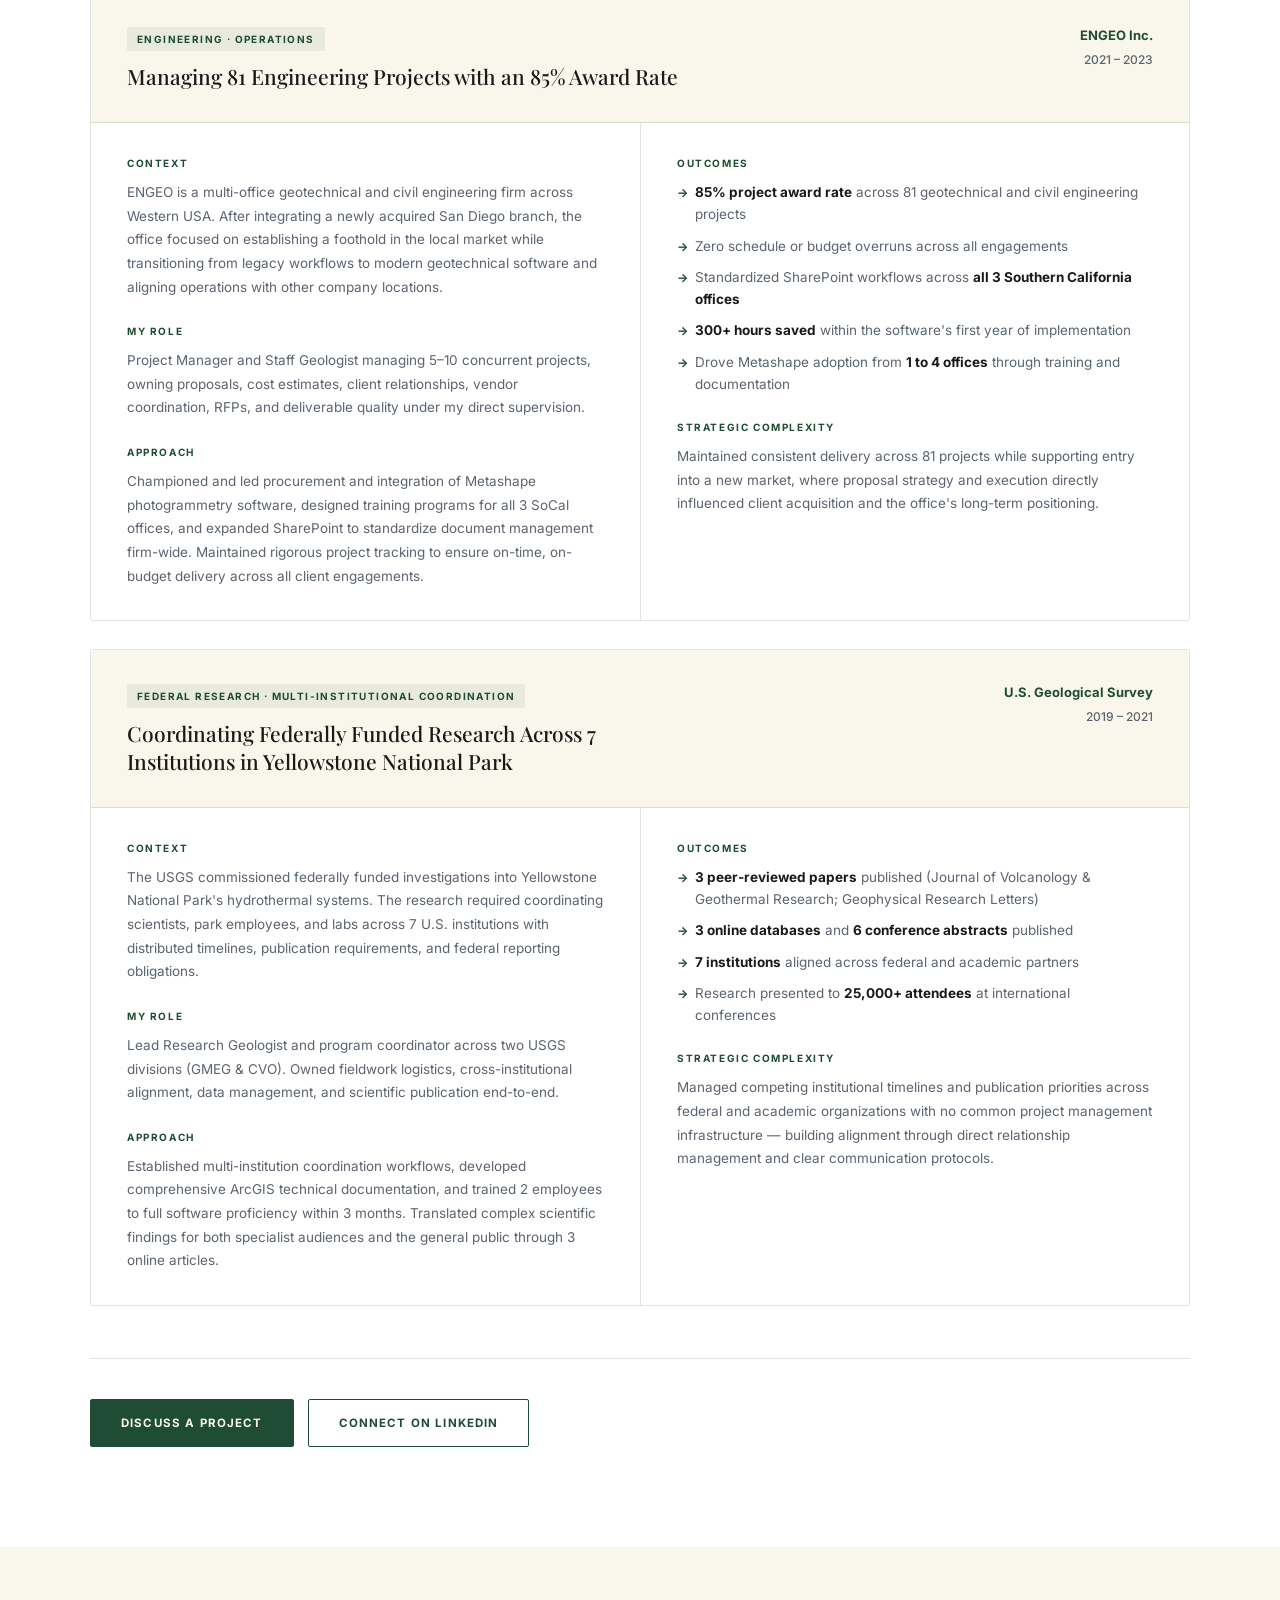
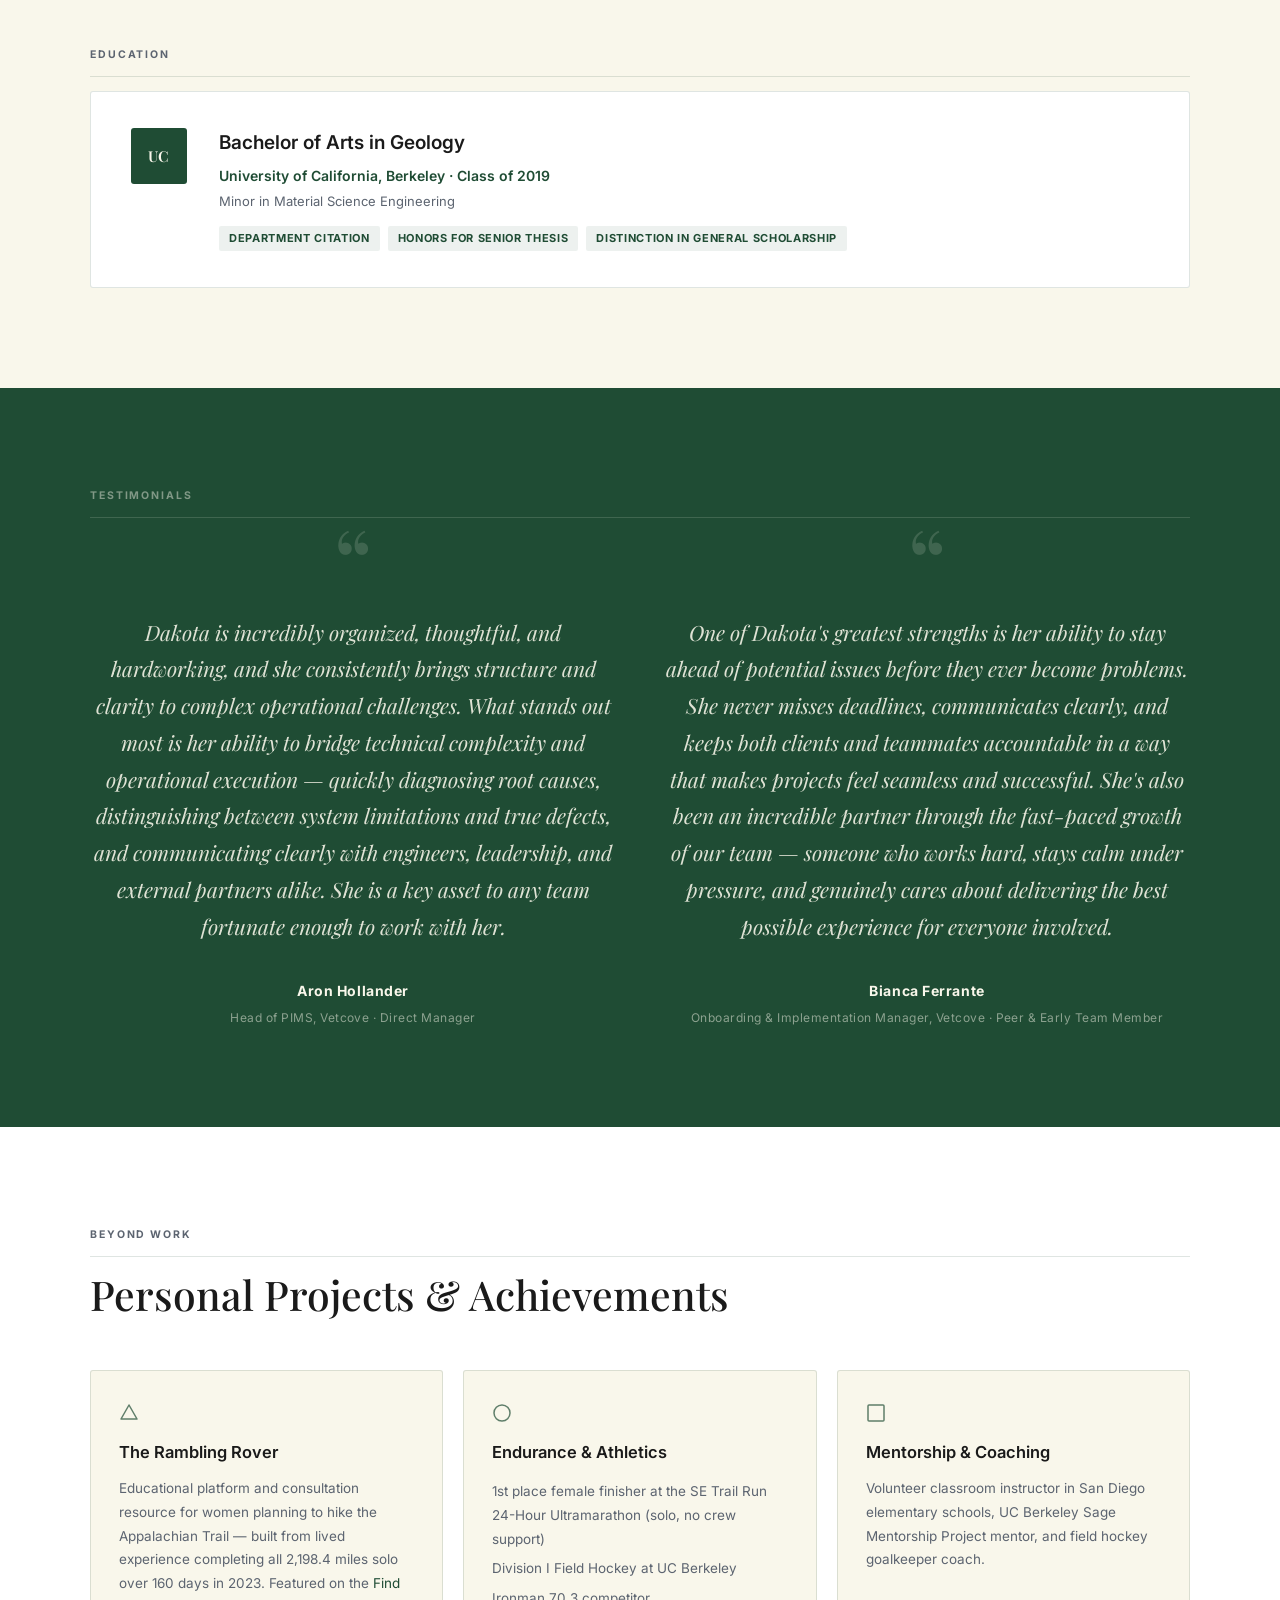
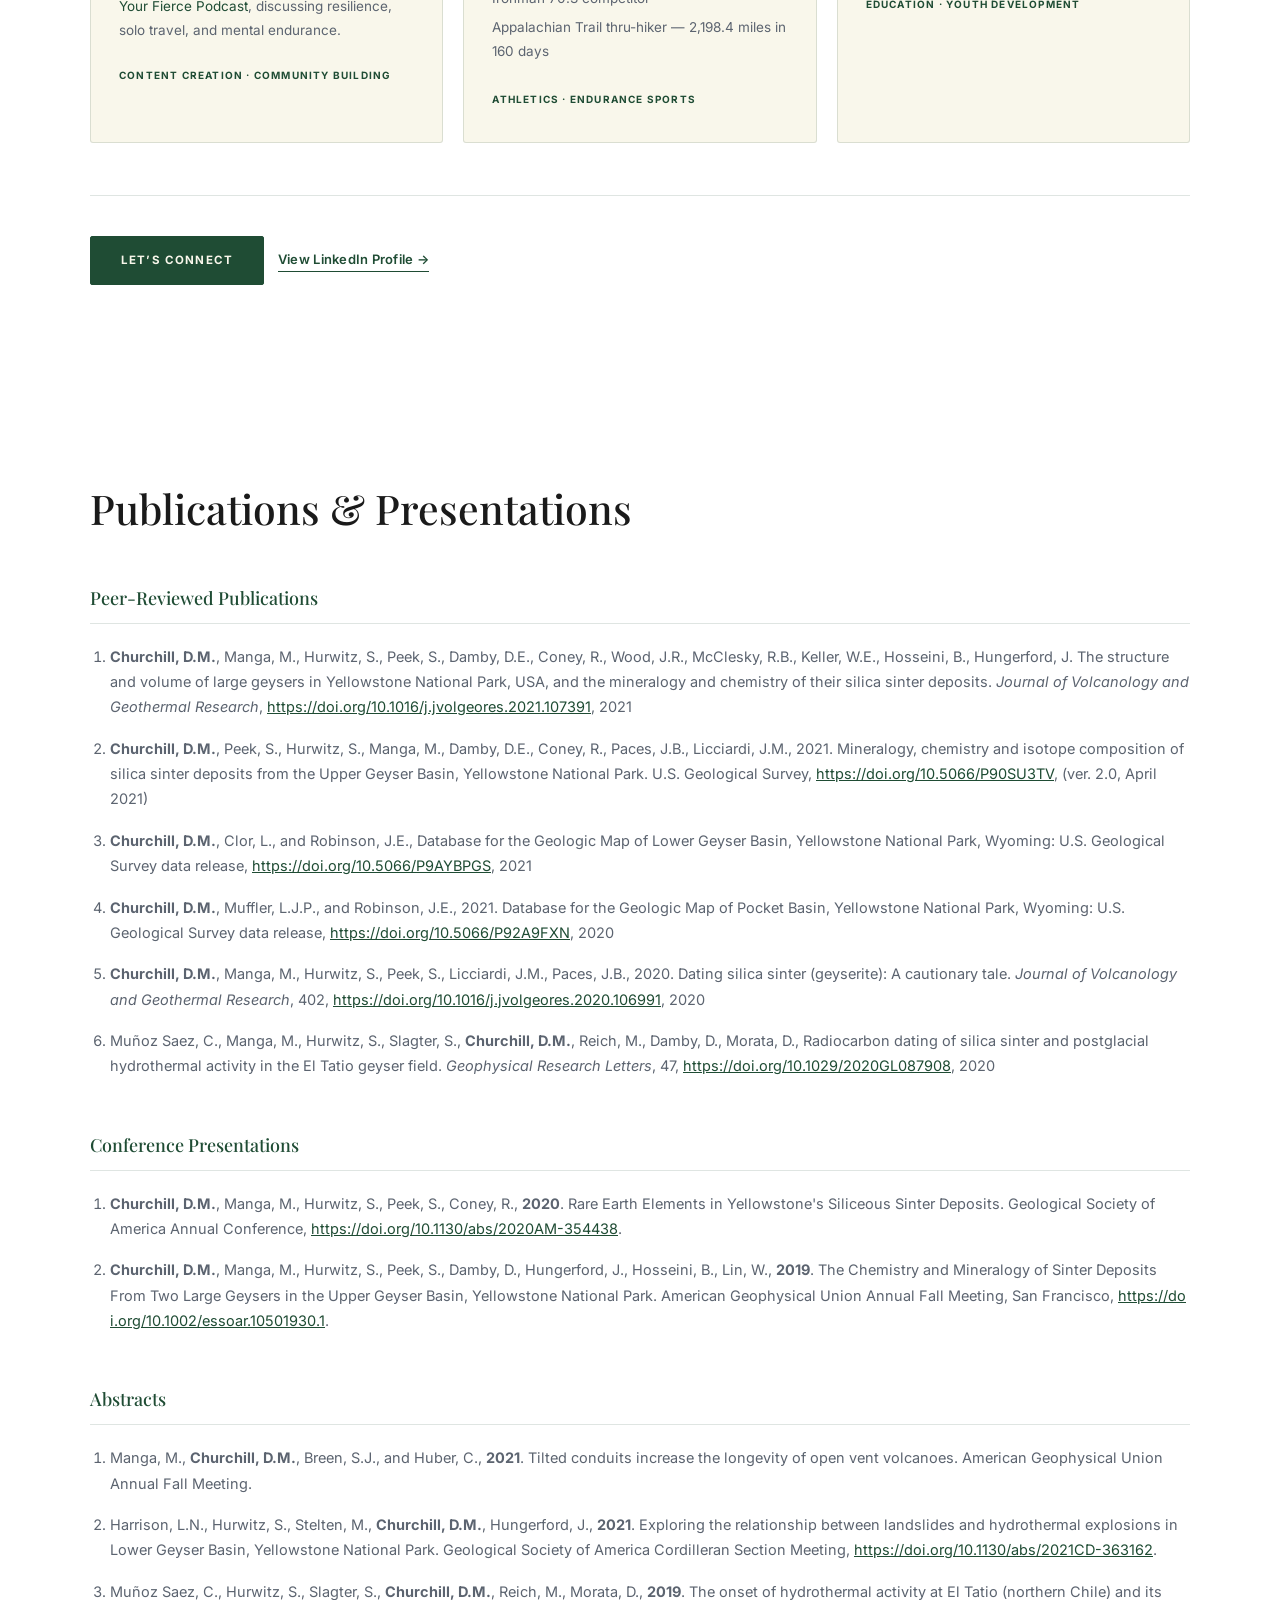
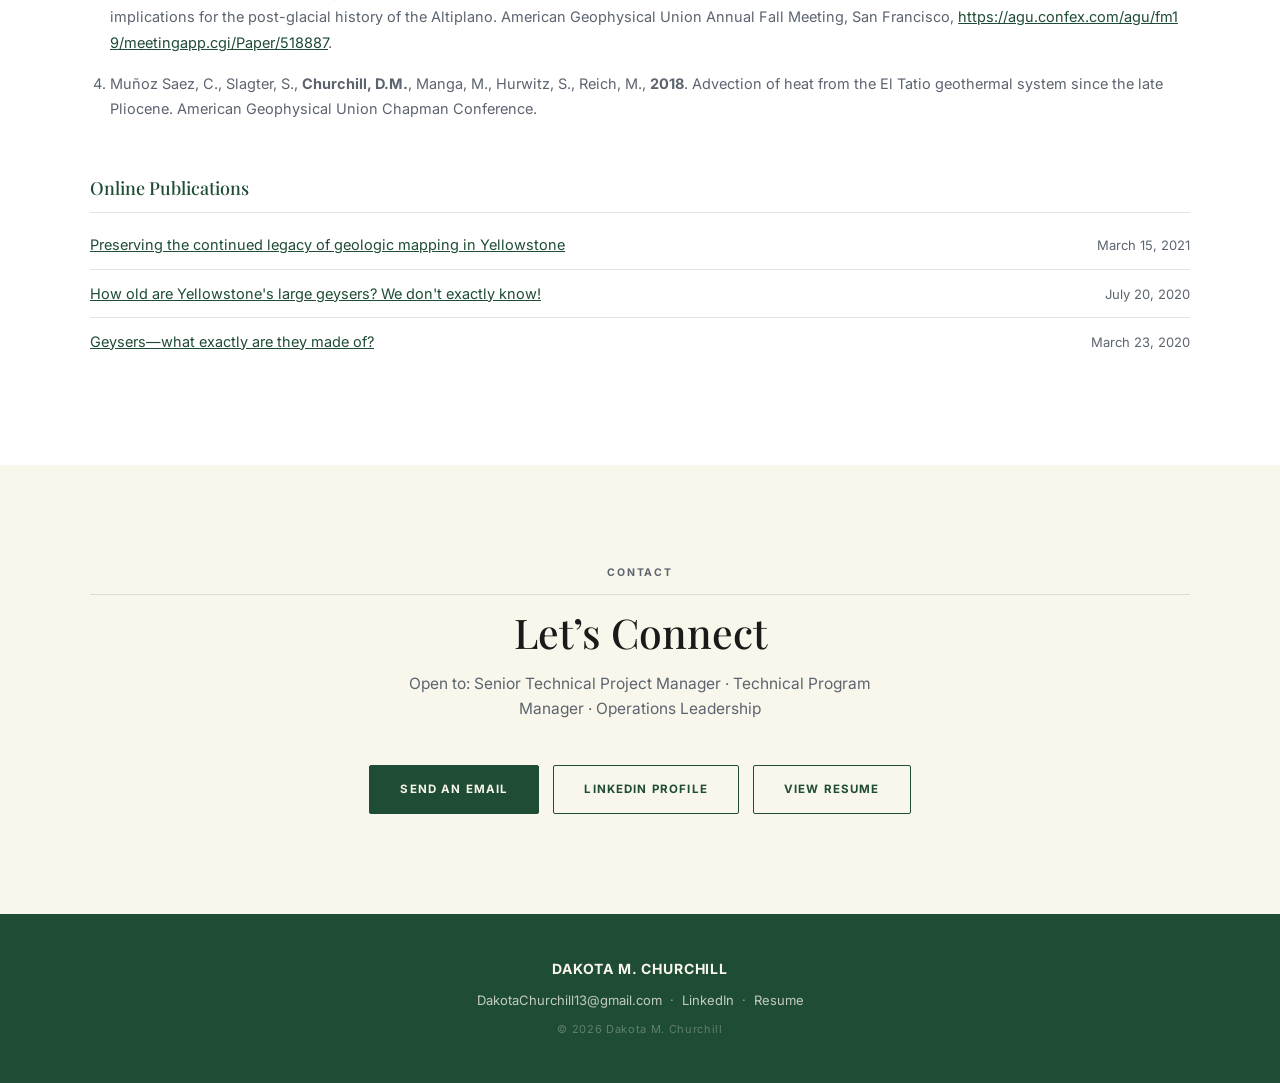
==== commit 6cb740cc: "update skills and correct VC title" ====
--- a/index.html
+++ b/index.html
@@ -142,55 +142,52 @@
       <h2 class="section-title">Skills &amp; Capabilities</h2>
       <div class="skills-grid">
         <div class="skill-cluster">
-          <h3>Project &amp; Program Delivery</h3>
+          <h3>Program &amp; Project Delivery</h3>
           <ul>
-            <li>End-to-end project lifecycle management</li>
-            <li>Cross-functional stakeholder alignment</li>
+            <li>SaaS implementation &amp; data migration programs</li>
+            <li>Cross-functional delivery &amp; stakeholder management</li>
+            <li>Release coordination &amp; go/no-go ownership</li>
             <li>Risk identification &amp; mitigation</li>
-            <li>Go/no-go decision ownership</li>
-            <li>Concurrent project management (60+)</li>
+            <li>Operational scaling &amp; process improvement</li>
             <li>OKR &amp; milestone tracking</li>
             <li>Executive-level reporting</li>
+            <li>Change management</li>
           </ul>
         </div>
         <div class="skill-cluster">
-          <h3>Technical Fluency</h3>
+          <h3>Technical &amp; Automation</h3>
           <ul>
+            <li>Python</li>
+            <li>AI/LLM workflows &amp; agentic AI</li>
+            <li>AI agent development (Claude, Google Apps Script)</li>
             <li>Data validation &amp; QA triage</li>
+            <li>Automation systems &amp; workflow design</li>
             <li>System integrations &amp; API workflows</li>
-            <li>Google Apps Script automation</li>
-            <li>ArcGIS / ArcCatalog / QGIS / AutoCAD</li>
             <li>SDLC &amp; engineering partnership</li>
-            <li>Technical documentation systems</li>
-            <li>AI agent development (Claude, Google Apps Script)</li>
-            <li>Stripe &amp; Twilio workflow context</li>
+            <li>ArcGIS / QGIS / AutoCAD</li>
           </ul>
         </div>
         <div class="skill-cluster">
           <h3>Operations &amp; Process</h3>
           <ul>
             <li>SOP development (50+ page frameworks)</li>
-            <li>Process design &amp; optimization</li>
-            <li>Onboarding program design</li>
+            <li>Implementation management</li>
+            <li>Onboarding program design &amp; training</li>
+            <li>Root-cause analysis pipelines</li>
             <li>Vendor &amp; partner management</li>
-            <li>Training &amp; team enablement</li>
-            <li>Root-cause analysis pipelines</li>
-            <li>Change management</li>
+            <li>Technical documentation systems</li>
           </ul>
         </div>
         <div class="skill-cluster">
-          <h3>Tools</h3>
+          <h3>Tools &amp; Platforms</h3>
           <ul>
-            <li>Asana, Monday.com, SharePoint</li>
+            <li>Jira, Asana, Monday.com</li>
+            <li>Snowflake, Tableau</li>
+            <li>HubSpot, Zapier, Slack</li>
             <li>Google Suite &amp; Microsoft Office</li>
-            <li>HubSpot, Slack</li>
-            <li>Adobe Illustrator</li>
-            <li>Excel &amp; data analysis</li>
-            <li>Tableau</li>
-            <li>SEO &amp; content tools</li>
-            <li>ArcCatalog, QGIS, AutoCAD</li>
+            <li>VS Code, Cursor, Claude AI</li>
             <li>Google Apps Script</li>
-            <li>Claude AI, Cursor, Google Apps Script</li>
+            <li>SharePoint</li>
           </ul>
         </div>
       </div>
@@ -211,7 +208,7 @@
           <div class="timeline-date">2024 – Present</div>
           <div class="timeline-dot"></div>
           <div class="timeline-content">
-            <h3>Technical Program Manager</h3>
+            <h3>Technical Project Manager</h3>
             <p class="timeline-org">Vetcove &middot; Remote</p>
             <p>Led 200+ SaaS implementation and data migration programs across 28+ legacy systems, coordinating delivery across product, engineering, CX, and enterprise stakeholders. Architected 38+ AI agents using Claude and Google Apps Script, reducing SOP manual effort by 71% and consolidating 12+ operational platforms. Built scalable training infrastructure that cut ramp time from 3 months to 1 month, supporting team growth from 2 to 17 members.</p>
           </div>
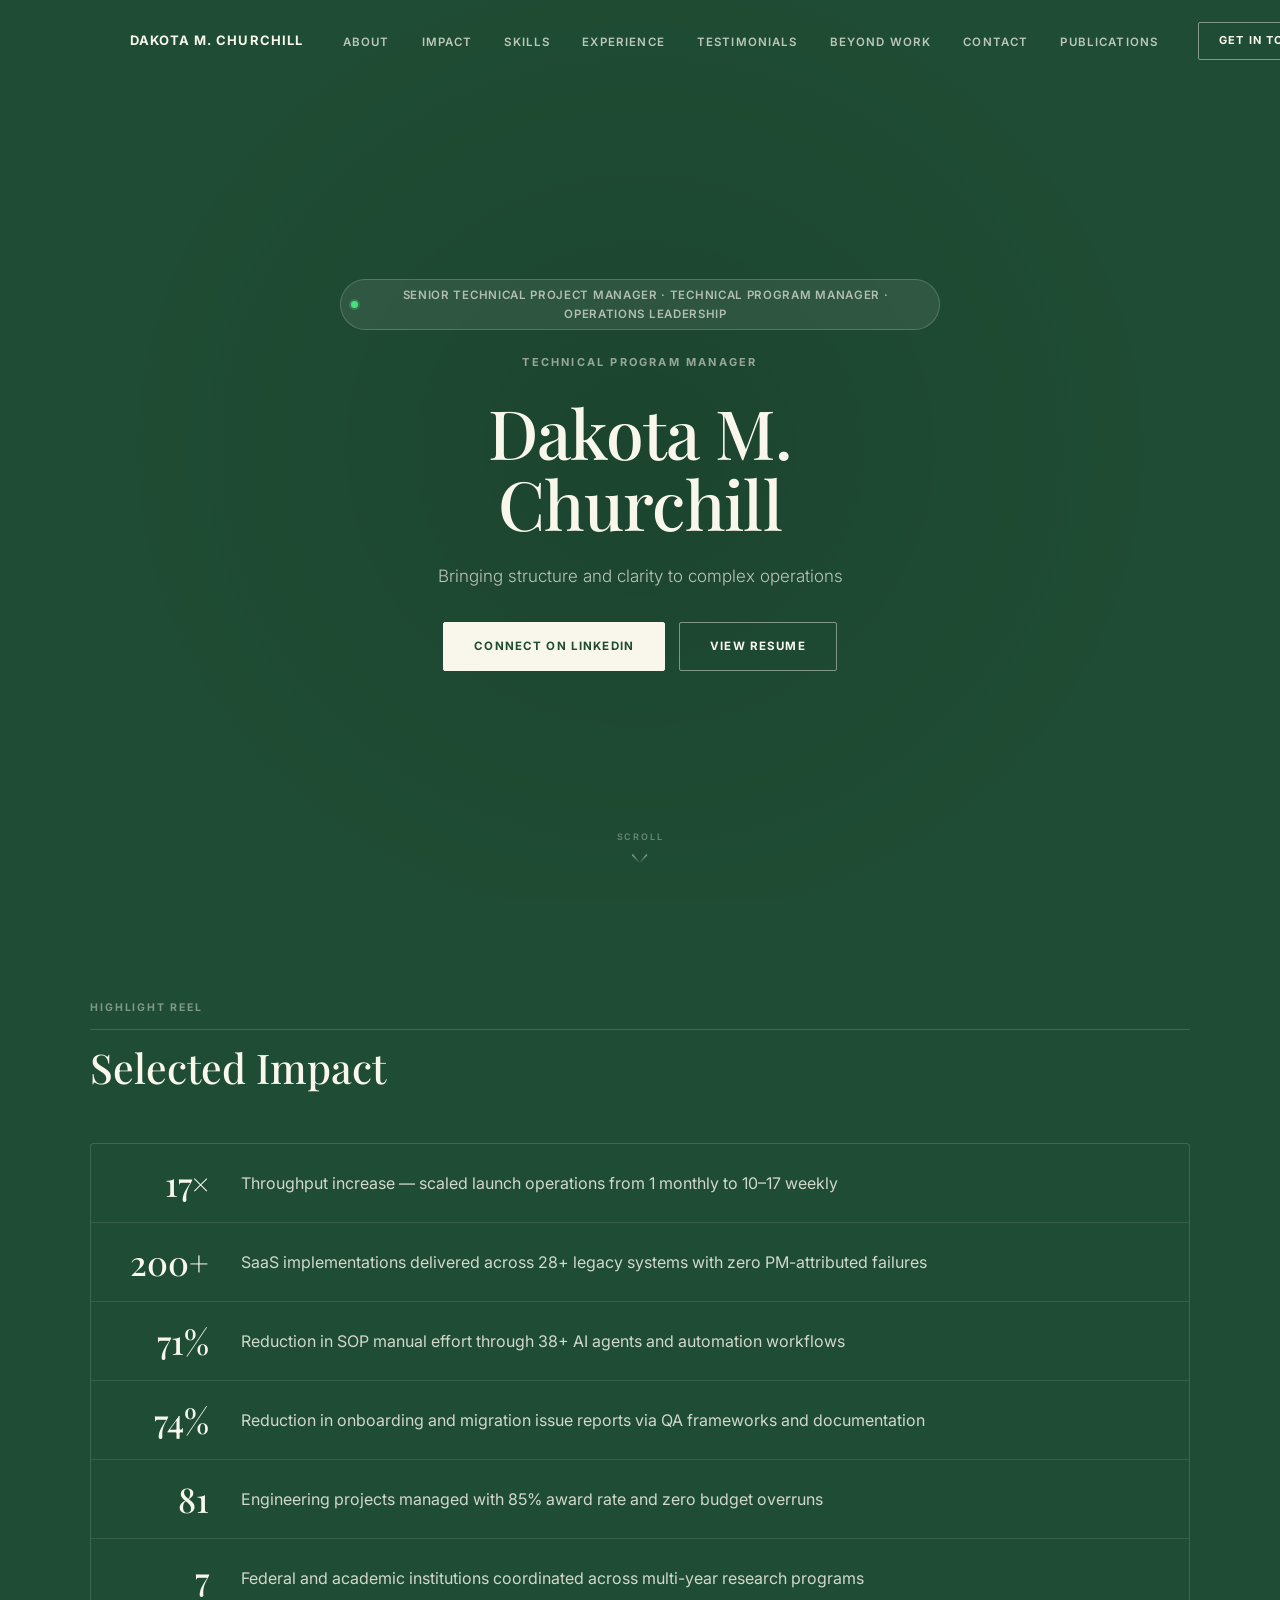
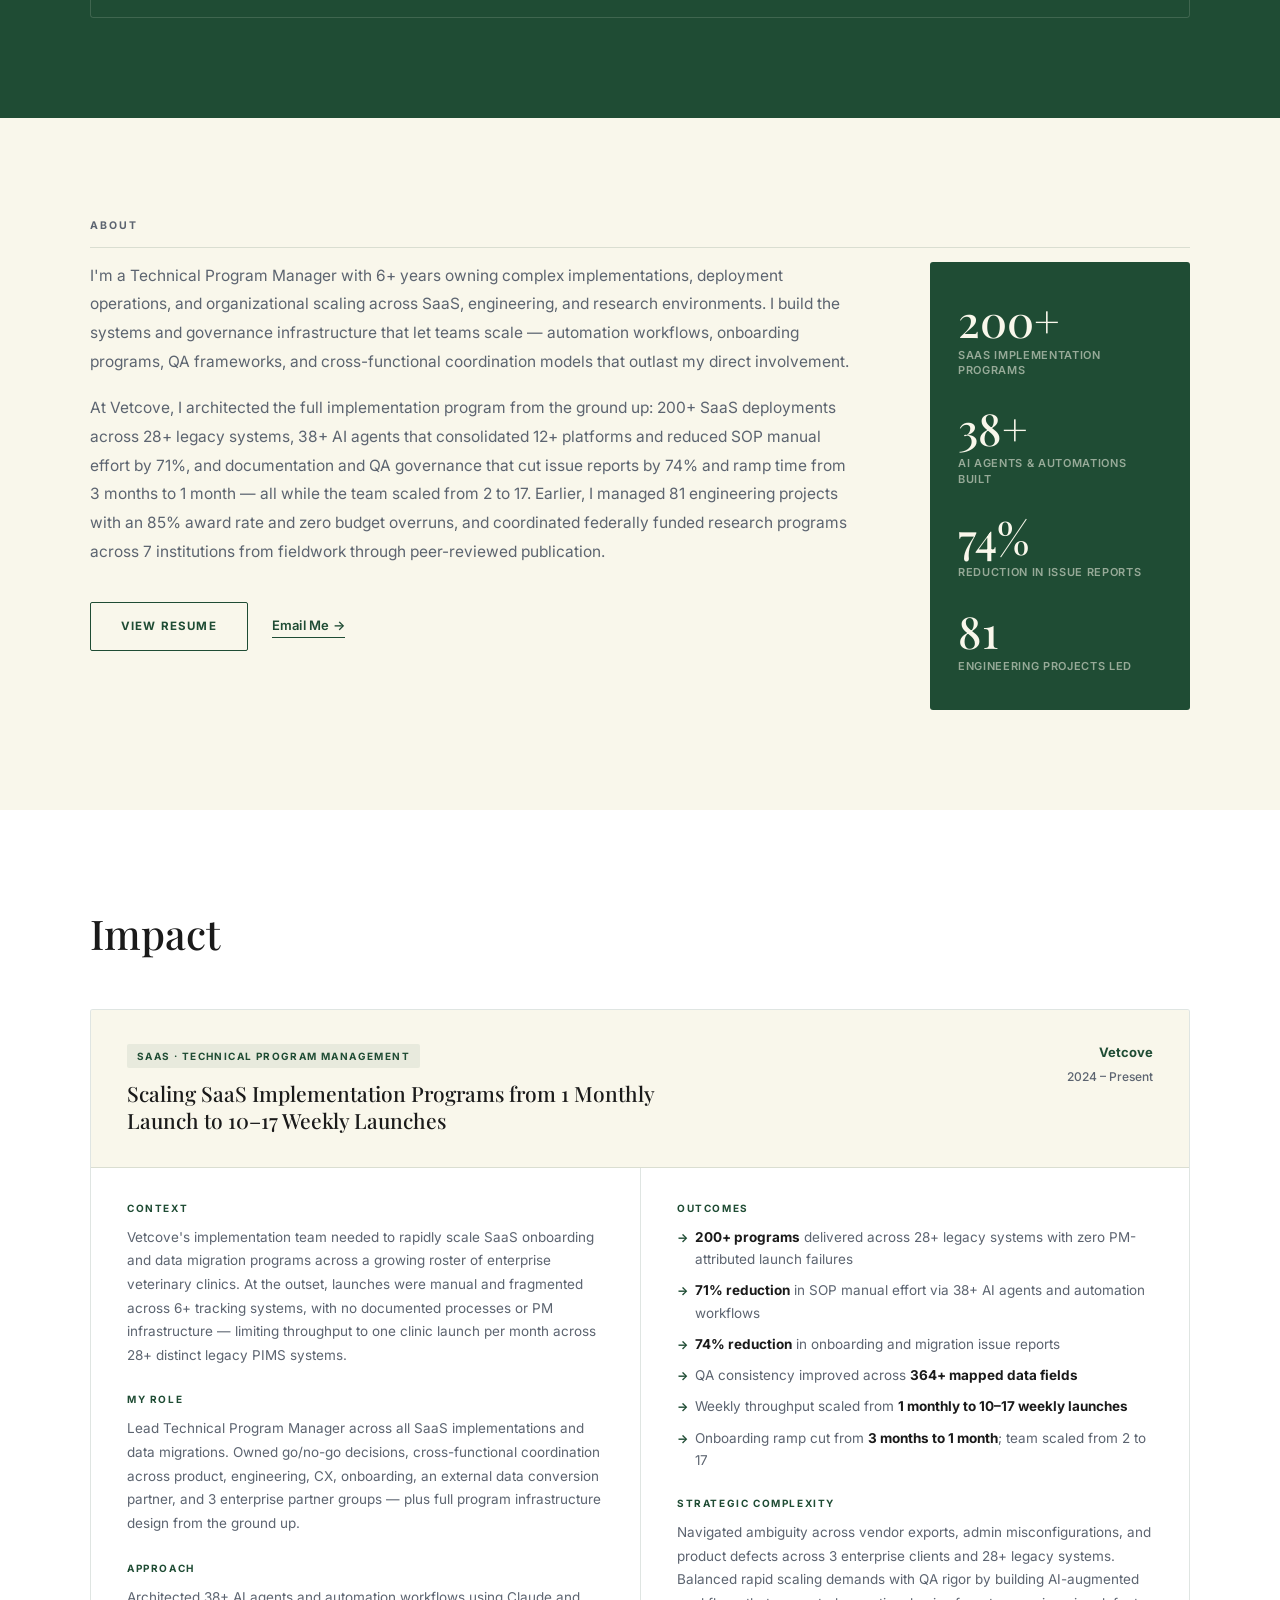
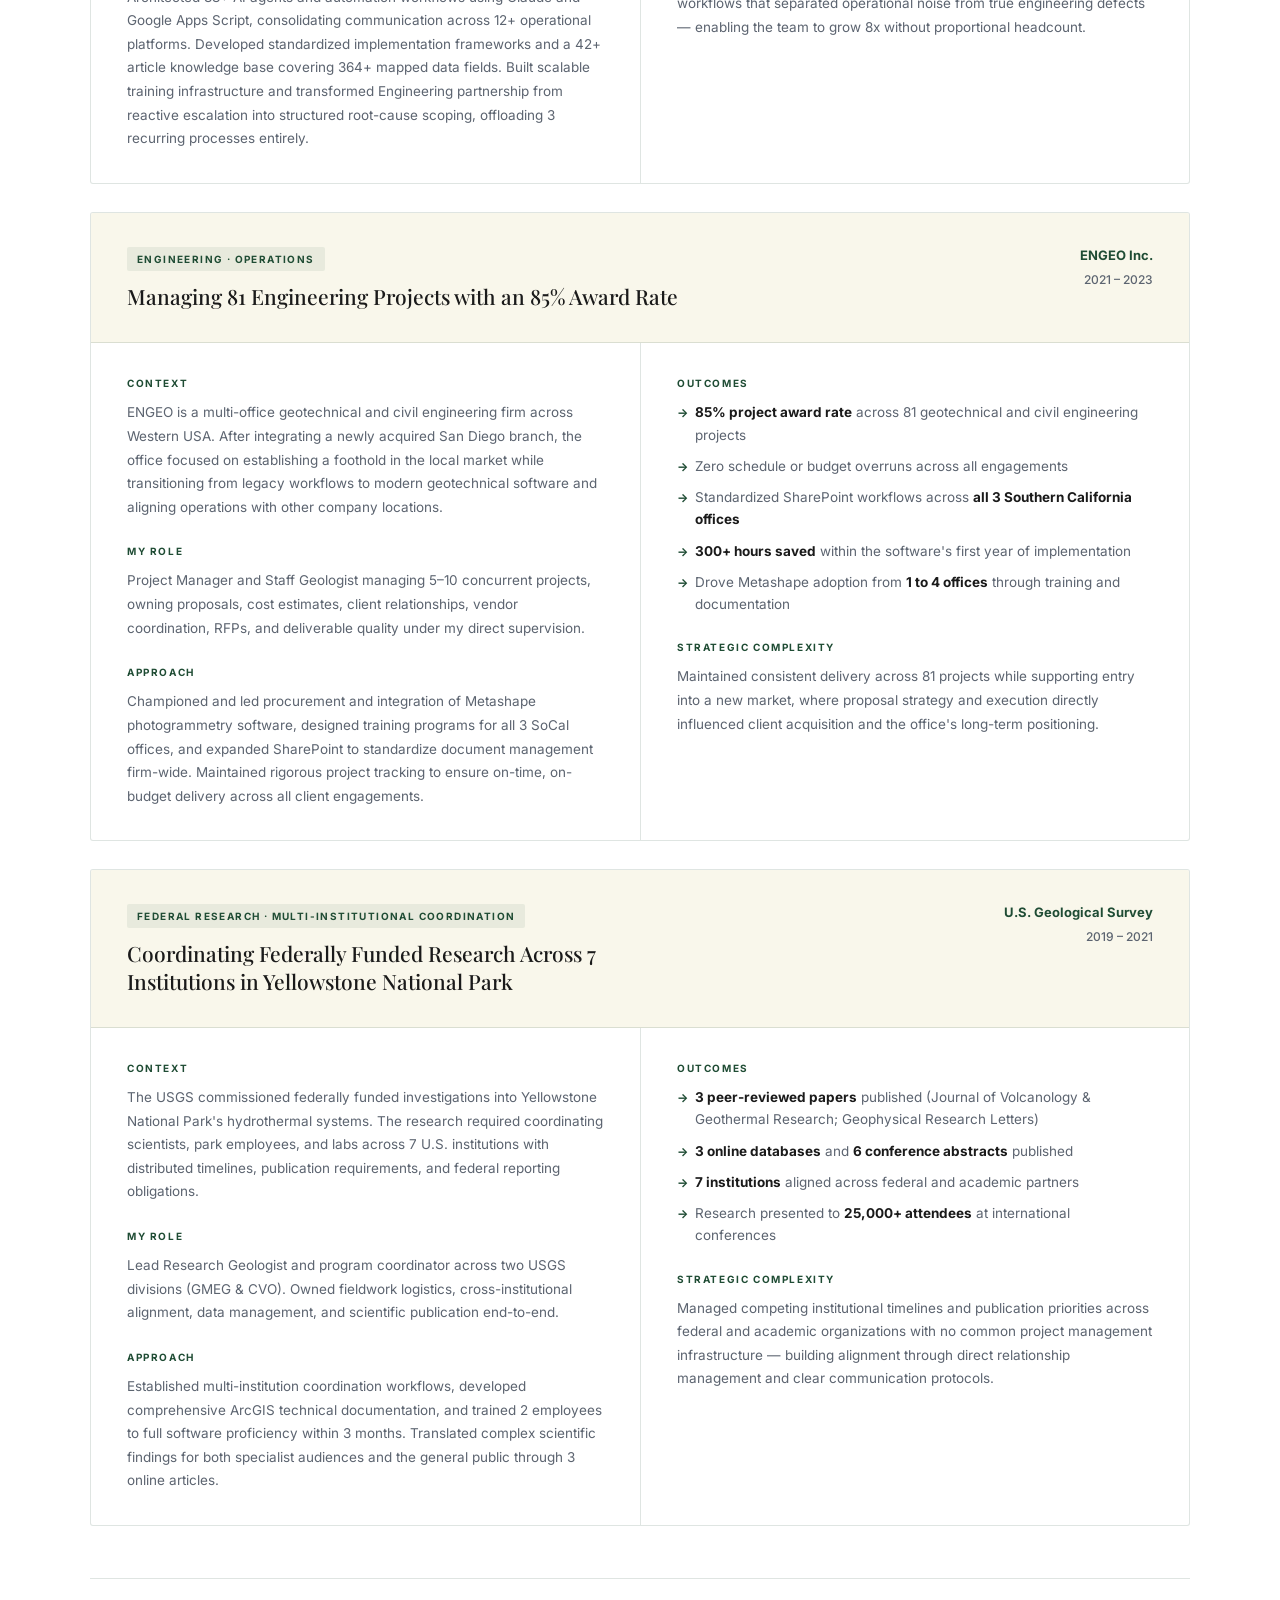
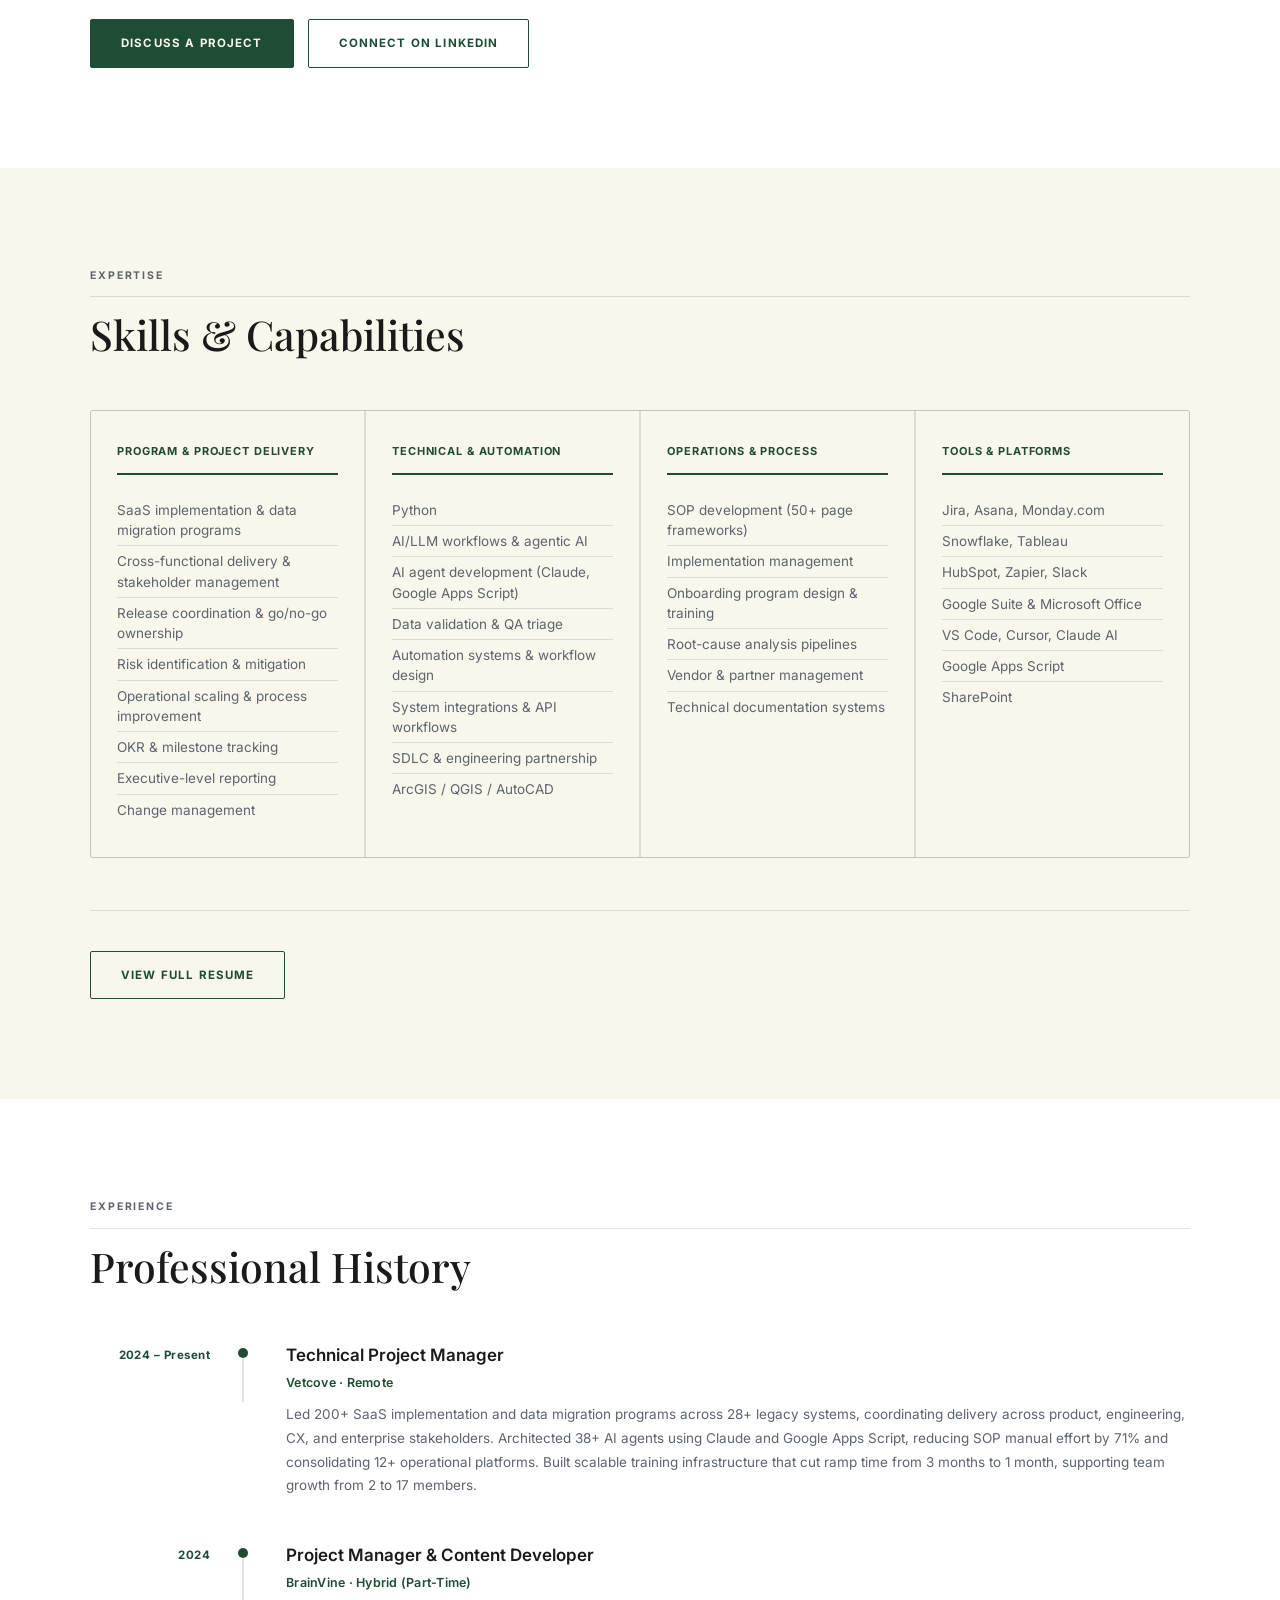
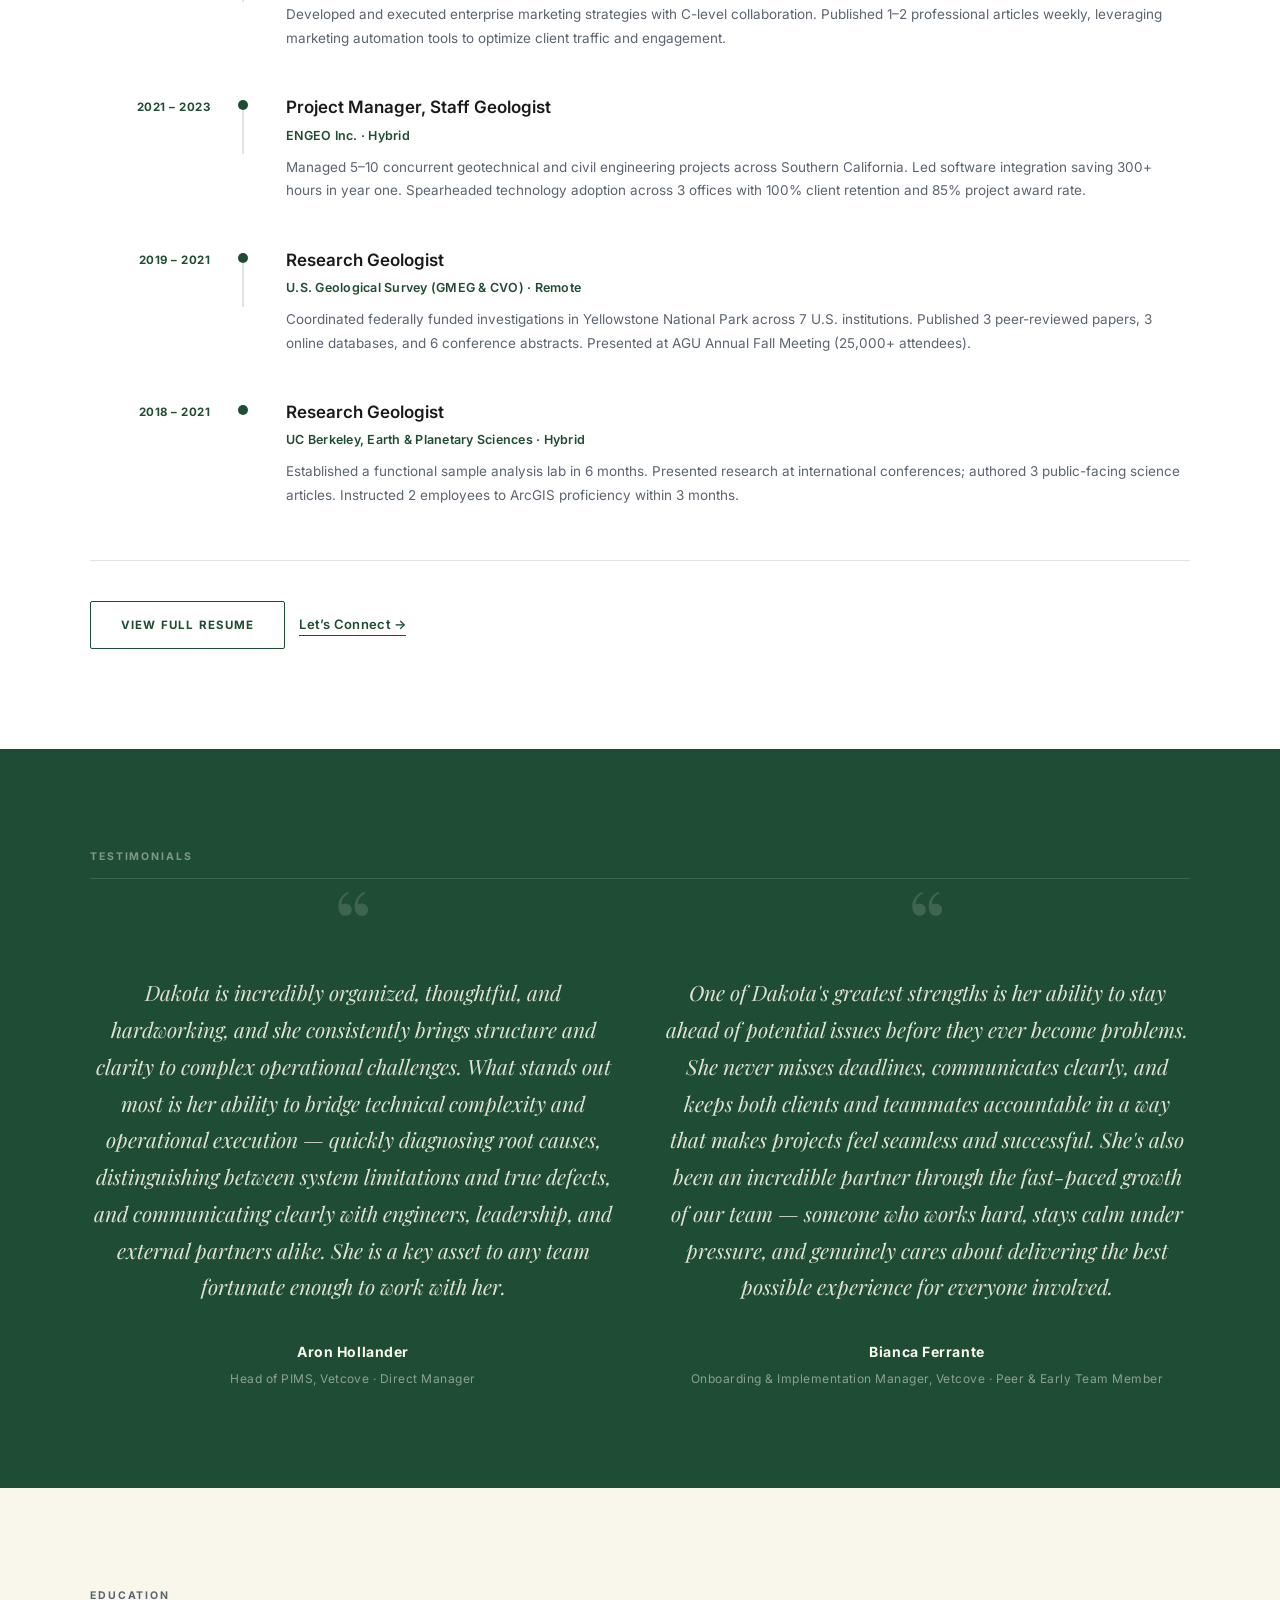
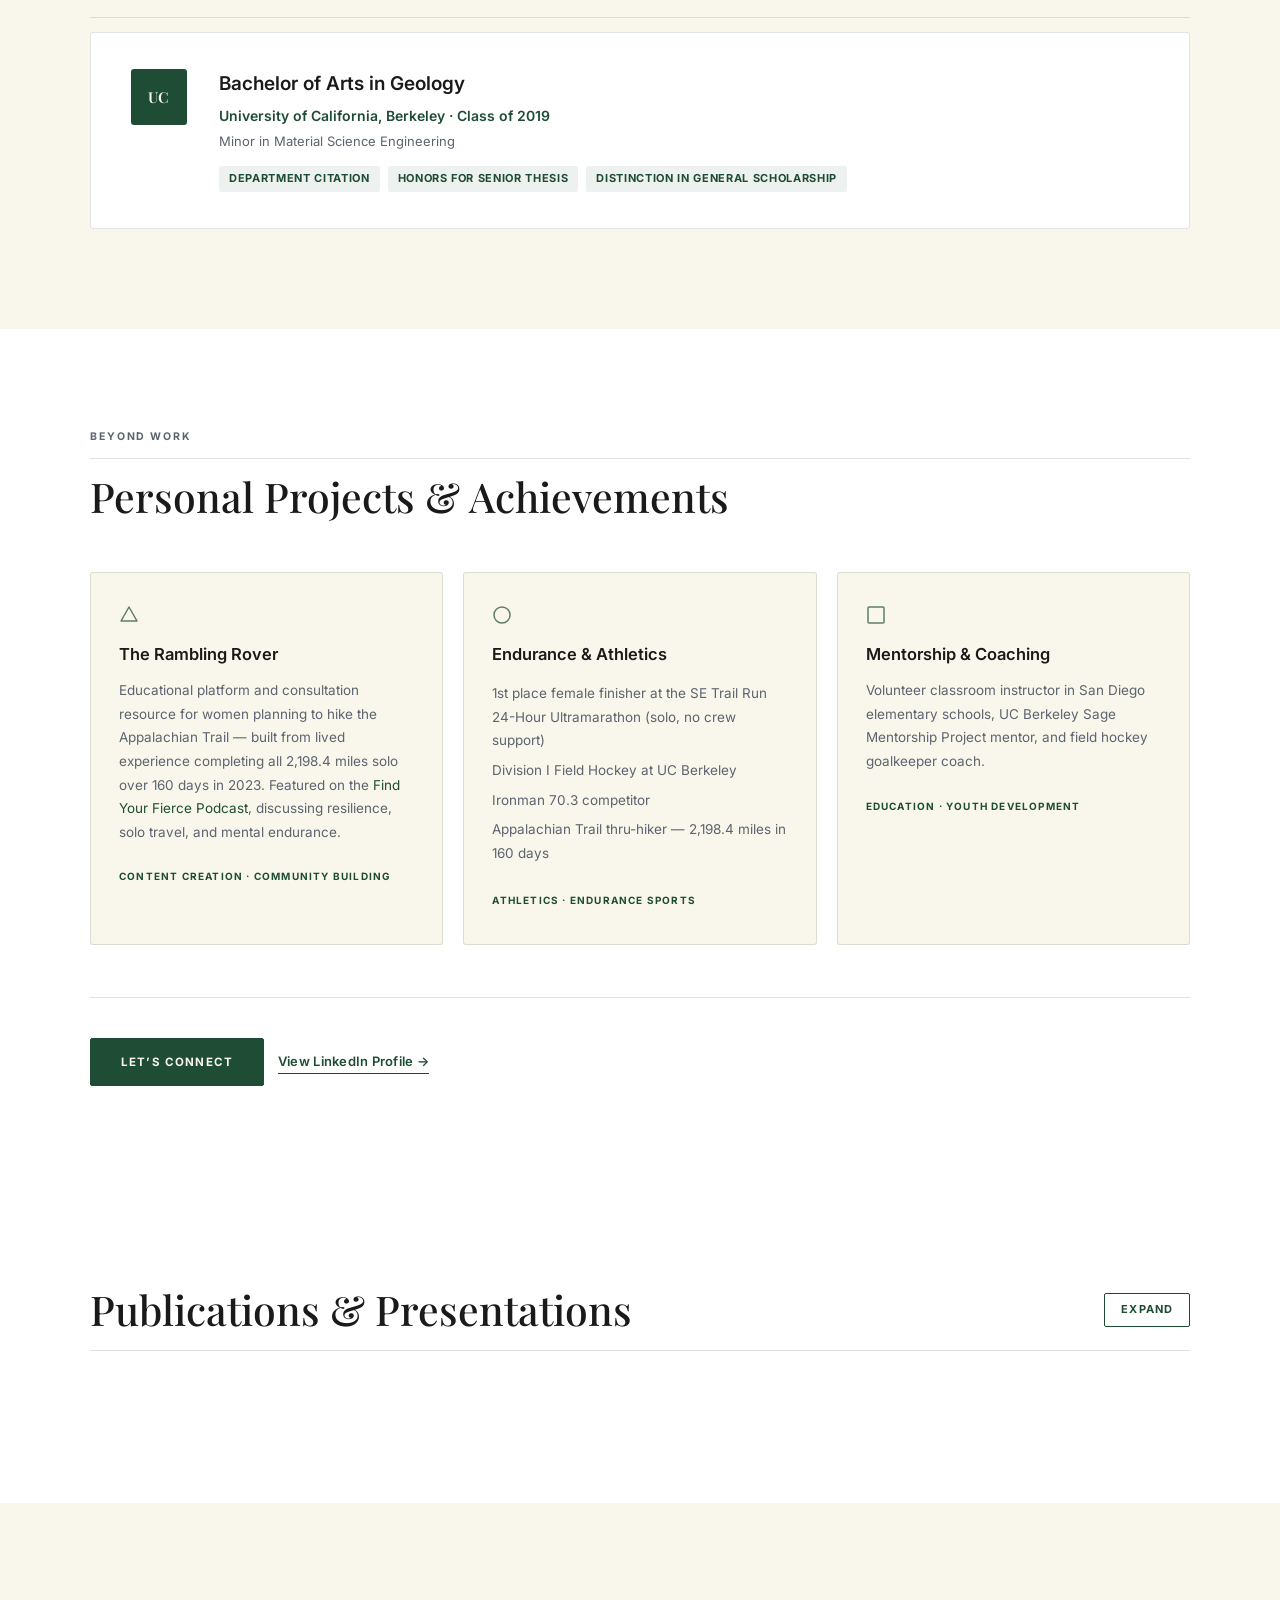
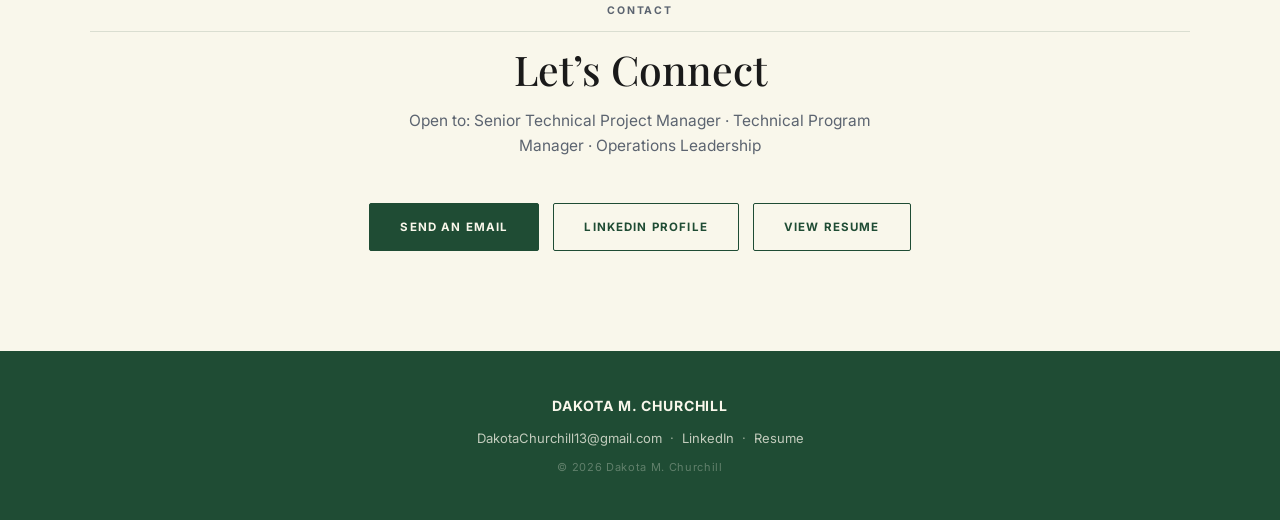
==== commit 7bd6ff31: "reorder site" ====
--- a/index.html
+++ b/index.html
@@ -58,9 +58,10 @@
         <li><a href="#impact">Impact</a></li>
         <li><a href="#skills">Skills</a></li>
         <li><a href="#experience">Experience</a></li>
-        <li><a href="#publications">Publications</a></li>
+        <li><a href="#testimonial">Testimonials</a></li>
         <li><a href="#personal">Beyond Work</a></li>
         <li><a href="#contact">Contact</a></li>
+        <li><a href="#publications">Publications</a></li>
       </ul>
       <a href="mailto:DakotaChurchill13@gmail.com" class="nav-cta">Get in Touch</a>
     </div>
@@ -97,15 +98,48 @@
     </div>
   </section>
 
+  <!-- ===== SELECTED IMPACT ===== -->
+  <section class="section section-highlight" id="selected-impact">
+    <div class="container">
+      <p class="section-label section-label--light">Highlight Reel</p>
+      <h2 class="section-title section-title--light">Selected Impact</h2>
+      <ul class="highlight-reel">
+        <li>
+          <span class="hl-stat">17×</span>
+          <span class="hl-desc">Throughput increase — scaled launch operations from 1 monthly to 10–17 weekly</span>
+        </li>
+        <li>
+          <span class="hl-stat">200+</span>
+          <span class="hl-desc">SaaS implementations delivered across 28+ legacy systems with zero PM-attributed failures</span>
+        </li>
+        <li>
+          <span class="hl-stat">71%</span>
+          <span class="hl-desc">Reduction in SOP manual effort through 38+ AI agents and automation workflows</span>
+        </li>
+        <li>
+          <span class="hl-stat">74%</span>
+          <span class="hl-desc">Reduction in onboarding and migration issue reports via QA frameworks and documentation</span>
+        </li>
+        <li>
+          <span class="hl-stat">81</span>
+          <span class="hl-desc">Engineering projects managed with 85% award rate and zero budget overruns</span>
+        </li>
+        <li>
+          <span class="hl-stat">7</span>
+          <span class="hl-desc">Federal and academic institutions coordinated across multi-year research programs</span>
+        </li>
+      </ul>
+    </div>
+  </section>
+
   <!-- ===== ABOUT ===== -->
   <section class="section" id="about">
     <div class="container">
       <p class="section-label">About</p>
       <div class="about-grid">
         <div class="about-text">
-          <p>I'm a Technical Program Manager with 6+ years of experience leading complex, cross-functional programs across product, engineering, onboarding, and data teams. I specialize in bringing structure to ambiguous environments — diagnosing root causes, aligning stakeholders, and building the operational infrastructure teams need to scale without breaking things.</p>
-          <p>My career spans federally funded scientific research at the U.S. Geological Survey, engineering project management at a multi-office geotechnical firm, and technical program delivery at a high-growth veterinary SaaS company. Across every context, I've owned execution end-to-end: from designing data validation pipelines and architecting AI automation systems to presenting findings at international conferences with 25,000+ attendees.</p>
-          <p>What drives me is building systems that outlast my involvement — training programs that cut ramp time from 3 months to 1 month, 38+ AI agents that reduced SOP manual effort by 71%, and frameworks that reduced issue reports by 74% while supporting team growth from 2 to 17 members.</p>
+          <p>I'm a Technical Program Manager with 6+ years owning complex implementations, deployment operations, and organizational scaling across SaaS, engineering, and research environments. I build the systems and governance infrastructure that let teams scale — automation workflows, onboarding programs, QA frameworks, and cross-functional coordination models that outlast my direct involvement.</p>
+          <p>At Vetcove, I architected the full implementation program from the ground up: 200+ SaaS deployments across 28+ legacy systems, 38+ AI agents that consolidated 12+ platforms and reduced SOP manual effort by 71%, and documentation and QA governance that cut issue reports by 74% and ramp time from 3 months to 1 month — all while the team scaled from 2 to 17. Earlier, I managed 81 engineering projects with an 85% award rate and zero budget overruns, and coordinated federally funded research programs across 7 institutions from fieldwork through peer-reviewed publication.</p>
           <div class="about-ctas">
             <a href="https://drive.google.com/file/d/1Z_M8A1gzNQpf_lihwVG-saoZWOQragL3/view?usp=sharing" target="_blank" rel="noopener noreferrer" class="btn btn-outline">View Resume</a>
             <a href="mailto:DakotaChurchill13@gmail.com" class="btn-link">Email Me &rarr;</a>
@@ -135,6 +169,126 @@
     </div>
   </section>
 
+  <!-- ===== IMPACT / CASE STUDIES ===== -->
+  <section class="section section-white" id="impact">
+    <div class="container">
+      <h2 class="section-title">Impact</h2>
+
+      <!-- Case Study 1 -->
+      <article class="case-study">
+        <div class="case-header">
+          <div class="case-header-left">
+            <span class="case-tag">SaaS · Technical Program Management</span>
+            <h3>Scaling SaaS Implementation Programs from 1 Monthly Launch to 10–17 Weekly Launches</h3>
+          </div>
+          <div class="case-meta">
+            <strong>Vetcove</strong>
+            <span>2024 – Present</span>
+          </div>
+        </div>
+        <div class="case-body">
+          <div class="case-col">
+            <h4>Context</h4>
+            <p>Vetcove's implementation team needed to rapidly scale SaaS onboarding and data migration programs across a growing roster of enterprise veterinary clinics. At the outset, launches were manual and fragmented across 6+ tracking systems, with no documented processes or PM infrastructure — limiting throughput to one clinic launch per month across 28+ distinct legacy PIMS systems.</p>
+            <h4>My Role</h4>
+            <p>Lead Technical Program Manager across all SaaS implementations and data migrations. Owned go/no-go decisions, cross-functional coordination across product, engineering, CX, onboarding, an external data conversion partner, and 3 enterprise partner groups — plus full program infrastructure design from the ground up.</p>
+            <h4>Approach</h4>
+            <p>Architected 38+ AI agents and automation workflows using Claude and Google Apps Script, consolidating communication across 12+ operational platforms. Developed standardized implementation frameworks and a 42+ article knowledge base covering 364+ mapped data fields. Built scalable training infrastructure and transformed Engineering partnership from reactive escalation into structured root-cause scoping, offloading 3 recurring processes entirely.</p>
+          </div>
+          <div class="case-col">
+            <h4>Outcomes</h4>
+            <ul class="outcomes">
+              <li><strong>200+ programs</strong> delivered across 28+ legacy systems with zero PM-attributed launch failures</li>
+              <li><strong>71% reduction</strong> in SOP manual effort via 38+ AI agents and automation workflows</li>
+              <li><strong>74% reduction</strong> in onboarding and migration issue reports</li>
+              <li>QA consistency improved across <strong>364+ mapped data fields</strong></li>
+              <li>Weekly throughput scaled from <strong>1 monthly to 10–17 weekly launches</strong></li>
+              <li>Onboarding ramp cut from <strong>3 months to 1 month</strong>; team scaled from 2 to 17</li>
+            </ul>
+            <h4>Strategic Complexity</h4>
+            <p>Navigated ambiguity across vendor exports, admin misconfigurations, and product defects across 3 enterprise clients and 28+ legacy systems. Balanced rapid scaling demands with QA rigor by building AI-augmented workflows that separated operational noise from true engineering defects — enabling the team to grow 8x without proportional headcount.</p>
+          </div>
+        </div>
+      </article>
+
+      <!-- Case Study 2 -->
+      <article class="case-study">
+        <div class="case-header">
+          <div class="case-header-left">
+            <span class="case-tag">Engineering · Operations</span>
+            <h3>Managing 81 Engineering Projects with an 85% Award Rate</h3>
+          </div>
+          <div class="case-meta">
+            <strong>ENGEO Inc.</strong>
+            <span>2021 – 2023</span>
+          </div>
+        </div>
+        <div class="case-body">
+          <div class="case-col">
+            <h4>Context</h4>
+            <p>ENGEO is a multi-office geotechnical and civil engineering firm across Western USA. After integrating a newly acquired San Diego branch, the office focused on establishing a foothold in the local market while transitioning from legacy workflows to modern geotechnical software and aligning operations with other company locations.</p>
+            <h4>My Role</h4>
+            <p>Project Manager and Staff Geologist managing 5–10 concurrent projects, owning proposals, cost estimates, client relationships, vendor coordination, RFPs, and deliverable quality under my direct supervision.</p>
+            <h4>Approach</h4>
+            <p>Championed and led procurement and integration of Metashape photogrammetry software, designed training programs for all 3 SoCal offices, and expanded SharePoint to standardize document management firm-wide. Maintained rigorous project tracking to ensure on-time, on-budget delivery across all client engagements.</p>
+          </div>
+          <div class="case-col">
+            <h4>Outcomes</h4>
+            <ul class="outcomes">
+              <li><strong>85% project award rate</strong> across 81 geotechnical and civil engineering projects</li>
+              <li>Zero schedule or budget overruns across all engagements</li>
+              <li>Standardized SharePoint workflows across <strong>all 3 Southern California offices</strong></li>
+              <li><strong>300+ hours saved</strong> within the software's first year of implementation</li>
+              <li>Drove Metashape adoption from <strong>1 to 4 offices</strong> through training and documentation</li>
+            </ul>
+            <h4>Strategic Complexity</h4>
+            <p>Maintained consistent delivery across 81 projects while supporting entry into a new market, where proposal strategy and execution directly influenced client acquisition and the office's long-term positioning.</p>
+          </div>
+        </div>
+      </article>
+
+      <!-- Case Study 3 -->
+      <article class="case-study">
+        <div class="case-header">
+          <div class="case-header-left">
+            <span class="case-tag">Federal Research · Multi-Institutional Coordination</span>
+            <h3>Coordinating Federally Funded Research Across 7 Institutions in Yellowstone National Park</h3>
+          </div>
+          <div class="case-meta">
+            <strong>U.S. Geological Survey</strong>
+            <span>2019 – 2021</span>
+          </div>
+        </div>
+        <div class="case-body">
+          <div class="case-col">
+            <h4>Context</h4>
+            <p>The USGS commissioned federally funded investigations into Yellowstone National Park's hydrothermal systems. The research required coordinating scientists, park employees, and labs across 7 U.S. institutions with distributed timelines, publication requirements, and federal reporting obligations.</p>
+            <h4>My Role</h4>
+            <p>Lead Research Geologist and program coordinator across two USGS divisions (GMEG & CVO). Owned fieldwork logistics, cross-institutional alignment, data management, and scientific publication end-to-end.</p>
+            <h4>Approach</h4>
+            <p>Established multi-institution coordination workflows, developed comprehensive ArcGIS technical documentation, and trained 2 employees to full software proficiency within 3 months. Translated complex scientific findings for both specialist audiences and the general public through 3 online articles.</p>
+          </div>
+          <div class="case-col">
+            <h4>Outcomes</h4>
+            <ul class="outcomes">
+              <li><strong>3 peer-reviewed papers</strong> published (Journal of Volcanology &amp; Geothermal Research; Geophysical Research Letters)</li>
+              <li><strong>3 online databases</strong> and <strong>6 conference abstracts</strong> published</li>
+              <li><strong>7 institutions</strong> aligned across federal and academic partners</li>
+              <li>Research presented to <strong>25,000+ attendees</strong> at international conferences</li>
+            </ul>
+            <h4>Strategic Complexity</h4>
+            <p>Managed competing institutional timelines and publication priorities across federal and academic organizations with no common project management infrastructure — building alignment through direct relationship management and clear communication protocols.</p>
+          </div>
+        </div>
+      </article>
+
+      <div class="section-cta-row">
+        <a href="mailto:DakotaChurchill13@gmail.com" class="btn btn-green">Discuss a Project</a>
+        <a href="https://www.linkedin.com/in/dakotachurchill/" target="_blank" rel="noopener noreferrer" class="btn btn-outline">Connect on LinkedIn</a>
+      </div>
+    </div>
+  </section>
+
   <!-- ===== SKILLS ===== -->
   <section class="section" id="skills">
     <div class="container">
@@ -262,148 +416,6 @@
     </div>
   </section>
 
-  <!-- ===== IMPACT / CASE STUDIES ===== -->
-  <section class="section section-white" id="impact">
-    <div class="container">
-      <h2 class="section-title">Impact</h2>
-
-      <!-- Case Study 1 -->
-      <article class="case-study">
-        <div class="case-header">
-          <div class="case-header-left">
-            <span class="case-tag">SaaS · Technical Program Management</span>
-            <h3>Scaling SaaS Implementation Programs from 1 Monthly Launch to 10–17 Weekly Launches</h3>
-          </div>
-          <div class="case-meta">
-            <strong>Vetcove</strong>
-            <span>2024 – Present</span>
-          </div>
-        </div>
-        <div class="case-body">
-          <div class="case-col">
-            <h4>Context</h4>
-            <p>Vetcove's implementation team needed to rapidly scale SaaS onboarding and data migration programs across a growing roster of enterprise veterinary clinics. At the outset, launches were manual and fragmented across 6+ tracking systems, with no documented processes or PM infrastructure — limiting throughput to one clinic launch per month across 28+ distinct legacy PIMS systems.</p>
-            <h4>My Role</h4>
-            <p>Lead Technical Program Manager across all SaaS implementations and data migrations. Owned go/no-go decisions, cross-functional coordination across product, engineering, CX, onboarding, an external data conversion partner, and 3 enterprise partner groups — plus full program infrastructure design from the ground up.</p>
-            <h4>Approach</h4>
-            <p>Architected 38+ AI agents and automation workflows using Claude and Google Apps Script, consolidating communication across 12+ operational platforms. Developed standardized implementation frameworks and a 42+ article knowledge base covering 364+ mapped data fields. Built scalable training infrastructure and transformed Engineering partnership from reactive escalation into structured root-cause scoping, offloading 3 recurring processes entirely.</p>
-          </div>
-          <div class="case-col">
-            <h4>Outcomes</h4>
-            <ul class="outcomes">
-              <li><strong>200+ programs</strong> delivered across 28+ legacy systems with zero PM-attributed launch failures</li>
-              <li><strong>71% reduction</strong> in SOP manual effort via 38+ AI agents and automation workflows</li>
-              <li><strong>74% reduction</strong> in onboarding and migration issue reports</li>
-              <li>QA consistency improved across <strong>364+ mapped data fields</strong></li>
-              <li>Weekly throughput scaled from <strong>1 monthly to 10–17 weekly launches</strong></li>
-              <li>Onboarding ramp cut from <strong>3 months to 1 month</strong>; team scaled from 2 to 17</li>
-            </ul>
-            <h4>Strategic Complexity</h4>
-            <p>Navigated ambiguity across vendor exports, admin misconfigurations, and product defects across 3 enterprise clients and 28+ legacy systems. Balanced rapid scaling demands with QA rigor by building AI-augmented workflows that separated operational noise from true engineering defects — enabling the team to grow 8x without proportional headcount.</p>
-          </div>
-        </div>
-      </article>
-
-      <!-- Case Study 2 -->
-      <article class="case-study">
-        <div class="case-header">
-          <div class="case-header-left">
-            <span class="case-tag">Engineering · Operations</span>
-            <h3>Managing 81 Engineering Projects with an 85% Award Rate</h3>
-          </div>
-          <div class="case-meta">
-            <strong>ENGEO Inc.</strong>
-            <span>2021 – 2023</span>
-          </div>
-        </div>
-        <div class="case-body">
-          <div class="case-col">
-            <h4>Context</h4>
-            <p>ENGEO is a multi-office geotechnical and civil engineering firm across Western USA. After integrating a newly acquired San Diego branch, the office focused on establishing a foothold in the local market while transitioning from legacy workflows to modern geotechnical software and aligning operations with other company locations.</p>
-            <h4>My Role</h4>
-            <p>Project Manager and Staff Geologist managing 5–10 concurrent projects, owning proposals, cost estimates, client relationships, vendor coordination, RFPs, and deliverable quality under my direct supervision.</p>
-            <h4>Approach</h4>
-            <p>Championed and led procurement and integration of Metashape photogrammetry software, designed training programs for all 3 SoCal offices, and expanded SharePoint to standardize document management firm-wide. Maintained rigorous project tracking to ensure on-time, on-budget delivery across all client engagements.</p>
-          </div>
-          <div class="case-col">
-            <h4>Outcomes</h4>
-            <ul class="outcomes">
-              <li><strong>85% project award rate</strong> across 81 geotechnical and civil engineering projects</li>
-              <li>Zero schedule or budget overruns across all engagements</li>
-              <li>Standardized SharePoint workflows across <strong>all 3 Southern California offices</strong></li>
-              <li><strong>300+ hours saved</strong> within the software's first year of implementation</li>
-              <li>Drove Metashape adoption from <strong>1 to 4 offices</strong> through training and documentation</li>
-            </ul>
-            <h4>Strategic Complexity</h4>
-            <p>Maintained consistent delivery across 81 projects while supporting entry into a new market, where proposal strategy and execution directly influenced client acquisition and the office's long-term positioning.</p>
-          </div>
-        </div>
-      </article>
-
-      <!-- Case Study 3 -->
-      <article class="case-study">
-        <div class="case-header">
-          <div class="case-header-left">
-            <span class="case-tag">Federal Research · Multi-Institutional Coordination</span>
-            <h3>Coordinating Federally Funded Research Across 7 Institutions in Yellowstone National Park</h3>
-          </div>
-          <div class="case-meta">
-            <strong>U.S. Geological Survey</strong>
-            <span>2019 – 2021</span>
-          </div>
-        </div>
-        <div class="case-body">
-          <div class="case-col">
-            <h4>Context</h4>
-            <p>The USGS commissioned federally funded investigations into Yellowstone National Park's hydrothermal systems. The research required coordinating scientists, park employees, and labs across 7 U.S. institutions with distributed timelines, publication requirements, and federal reporting obligations.</p>
-            <h4>My Role</h4>
-            <p>Lead Research Geologist and program coordinator across two USGS divisions (GMEG & CVO). Owned fieldwork logistics, cross-institutional alignment, data management, and scientific publication end-to-end.</p>
-            <h4>Approach</h4>
-            <p>Established multi-institution coordination workflows, developed comprehensive ArcGIS technical documentation, and trained 2 employees to full software proficiency within 3 months. Translated complex scientific findings for both specialist audiences and the general public through 3 online articles.</p>
-          </div>
-          <div class="case-col">
-            <h4>Outcomes</h4>
-            <ul class="outcomes">
-              <li><strong>3 peer-reviewed papers</strong> published (Journal of Volcanology &amp; Geothermal Research; Geophysical Research Letters)</li>
-              <li><strong>3 online databases</strong> and <strong>6 conference abstracts</strong> published</li>
-              <li><strong>7 institutions</strong> aligned across federal and academic partners</li>
-              <li>Research presented to <strong>25,000+ attendees</strong> at international conferences</li>
-            </ul>
-            <h4>Strategic Complexity</h4>
-            <p>Managed competing institutional timelines and publication priorities across federal and academic organizations with no common project management infrastructure — building alignment through direct relationship management and clear communication protocols.</p>
-          </div>
-        </div>
-      </article>
-
-      <div class="section-cta-row">
-        <a href="mailto:DakotaChurchill13@gmail.com" class="btn btn-green">Discuss a Project</a>
-        <a href="https://www.linkedin.com/in/dakotachurchill/" target="_blank" rel="noopener noreferrer" class="btn btn-outline">Connect on LinkedIn</a>
-      </div>
-    </div>
-  </section>
-
-  <!-- ===== EDUCATION ===== -->
-  <section class="section" id="education">
-    <div class="container">
-      <p class="section-label">Education</p>
-      <div class="edu-card">
-        <div class="edu-left">
-          <div class="edu-badge">UC</div>
-        </div>
-        <div class="edu-right">
-          <h3>Bachelor of Arts in Geology</h3>
-          <p class="edu-school">University of California, Berkeley &middot; Class of 2019</p>
-          <p class="edu-minor">Minor in Material Science Engineering</p>
-          <div class="edu-honors">
-            <span>Department Citation</span>
-            <span>Honors for Senior Thesis</span>
-            <span>Distinction in General Scholarship</span>
-          </div>
-        </div>
-      </div>
-    </div>
-  </section>
-
   <!-- ===== TESTIMONIALS ===== -->
   <section class="section section-green" id="testimonial">
     <div class="container">
@@ -433,6 +445,28 @@
     </div>
   </section>
 
+  <!-- ===== EDUCATION ===== -->
+  <section class="section" id="education">
+    <div class="container">
+      <p class="section-label">Education</p>
+      <div class="edu-card">
+        <div class="edu-left">
+          <div class="edu-badge">UC</div>
+        </div>
+        <div class="edu-right">
+          <h3>Bachelor of Arts in Geology</h3>
+          <p class="edu-school">University of California, Berkeley &middot; Class of 2019</p>
+          <p class="edu-minor">Minor in Material Science Engineering</p>
+          <div class="edu-honors">
+            <span>Department Citation</span>
+            <span>Honors for Senior Thesis</span>
+            <span>Distinction in General Scholarship</span>
+          </div>
+        </div>
+      </div>
+    </div>
+  </section>
+
   <!-- ===== PERSONAL PROJECTS ===== -->
   <section class="section section-white" id="personal">
     <div class="container">
@@ -485,56 +519,64 @@
   <!-- ===== PUBLICATIONS ===== -->
   <section class="section section-white" id="publications">
     <div class="container">
-      <h2 class="section-title">Publications &amp; Presentations</h2>
-
-      <div class="pub-group">
-        <h3 class="pub-group-title">Peer-Reviewed Publications</h3>
-        <ol class="pub-list">
-          <li><strong>Churchill, D.M.</strong>, Manga, M., Hurwitz, S., Peek, S., Damby, D.E., Coney, R., Wood, J.R., McClesky, R.B., Keller, W.E., Hosseini, B., Hungerford, J. The structure and volume of large geysers in Yellowstone National Park, USA, and the mineralogy and chemistry of their silica sinter deposits. <em>Journal of Volcanology and Geothermal Research</em>, <a href="https://doi.org/10.1016/j.jvolgeores.2021.107391" target="_blank" rel="noopener noreferrer">https://doi.org/10.1016/j.jvolgeores.2021.107391</a>, 2021</li>
-          <li><strong>Churchill, D.M.</strong>, Peek, S., Hurwitz, S., Manga, M., Damby, D.E., Coney, R., Paces, J.B., Licciardi, J.M., 2021. Mineralogy, chemistry and isotope composition of silica sinter deposits from the Upper Geyser Basin, Yellowstone National Park. U.S. Geological Survey, <a href="https://doi.org/10.5066/P90SU3TV" target="_blank" rel="noopener noreferrer">https://doi.org/10.5066/P90SU3TV</a>, (ver. 2.0, April 2021)</li>
-          <li><strong>Churchill, D.M.</strong>, Clor, L., and Robinson, J.E., Database for the Geologic Map of Lower Geyser Basin, Yellowstone National Park, Wyoming: U.S. Geological Survey data release, <a href="https://doi.org/10.5066/P9AYBPGS" target="_blank" rel="noopener noreferrer">https://doi.org/10.5066/P9AYBPGS</a>, 2021</li>
-          <li><strong>Churchill, D.M.</strong>, Muffler, L.J.P., and Robinson, J.E., 2021. Database for the Geologic Map of Pocket Basin, Yellowstone National Park, Wyoming: U.S. Geological Survey data release, <a href="https://doi.org/10.5066/P92A9FXN" target="_blank" rel="noopener noreferrer">https://doi.org/10.5066/P92A9FXN</a>, 2020</li>
-          <li><strong>Churchill, D.M.</strong>, Manga, M., Hurwitz, S., Peek, S., Licciardi, J.M., Paces, J.B., 2020. Dating silica sinter (geyserite): A cautionary tale. <em>Journal of Volcanology and Geothermal Research</em>, 402, <a href="https://doi.org/10.1016/j.jvolgeores.2020.106991" target="_blank" rel="noopener noreferrer">https://doi.org/10.1016/j.jvolgeores.2020.106991</a>, 2020</li>
-          <li>Muñoz Saez, C., Manga, M., Hurwitz, S., Slagter, S., <strong>Churchill, D.M.</strong>, Reich, M., Damby, D., Morata, D., Radiocarbon dating of silica sinter and postglacial hydrothermal activity in the El Tatio geyser field. <em>Geophysical Research Letters</em>, 47, <a href="https://doi.org/10.1029/2020GL087908" target="_blank" rel="noopener noreferrer">https://doi.org/10.1029/2020GL087908</a>, 2020</li>
-        </ol>
-      </div>
-
-      <div class="pub-group">
-        <h3 class="pub-group-title">Conference Presentations</h3>
-        <ol class="pub-list">
-          <li><strong>Churchill, D.M.</strong>, Manga, M., Hurwitz, S., Peek, S., Coney, R., <strong>2020</strong>. Rare Earth Elements in Yellowstone's Siliceous Sinter Deposits. Geological Society of America Annual Conference, <a href="https://doi.org/10.1130/abs/2020AM-354438" target="_blank" rel="noopener noreferrer">https://doi.org/10.1130/abs/2020AM-354438</a>.</li>
-          <li><strong>Churchill, D.M.</strong>, Manga, M., Hurwitz, S., Peek, S., Damby, D., Hungerford, J., Hosseini, B., Lin, W., <strong>2019</strong>. The Chemistry and Mineralogy of Sinter Deposits From Two Large Geysers in the Upper Geyser Basin, Yellowstone National Park. American Geophysical Union Annual Fall Meeting, San Francisco, <a href="https://doi.org/10.1002/essoar.10501930.1" target="_blank" rel="noopener noreferrer">https://doi.org/10.1002/essoar.10501930.1</a>.</li>
-        </ol>
-      </div>
-
-      <div class="pub-group">
-        <h3 class="pub-group-title">Abstracts</h3>
-        <ol class="pub-list">
-          <li>Manga, M., <strong>Churchill, D.M.</strong>, Breen, S.J., and Huber, C., <strong>2021</strong>. Tilted conduits increase the longevity of open vent volcanoes. American Geophysical Union Annual Fall Meeting.</li>
-          <li>Harrison, L.N., Hurwitz, S., Stelten, M., <strong>Churchill, D.M.</strong>, Hungerford, J., <strong>2021</strong>. Exploring the relationship between landslides and hydrothermal explosions in Lower Geyser Basin, Yellowstone National Park. Geological Society of America Cordilleran Section Meeting, <a href="https://doi.org/10.1130/abs/2021CD-363162" target="_blank" rel="noopener noreferrer">https://doi.org/10.1130/abs/2021CD-363162</a>.</li>
-          <li>Muñoz Saez, C., Hurwitz, S., Slagter, S., <strong>Churchill, D.M.</strong>, Reich, M., Morata, D., <strong>2019</strong>. The onset of hydrothermal activity at El Tatio (northern Chile) and its implications for the post-glacial history of the Altiplano. American Geophysical Union Annual Fall Meeting, San Francisco, <a href="https://agu.confex.com/agu/fm19/meetingapp.cgi/Paper/518887" target="_blank" rel="noopener noreferrer">https://agu.confex.com/agu/fm19/meetingapp.cgi/Paper/518887</a>.</li>
-          <li>Muñoz Saez, C., Slagter, S., <strong>Churchill, D.M.</strong>, Manga, M., Hurwitz, S., Reich, M., <strong>2018</strong>. Advection of heat from the El Tatio geothermal system since the late Pliocene. American Geophysical Union Chapman Conference.</li>
-        </ol>
-      </div>
-
-      <div class="pub-group">
-        <h3 class="pub-group-title">Online Publications</h3>
-        <ul class="pub-online-list">
-          <li>
-            <a href="https://www.usgs.gov/news/national-news-release/preserving-continued-legacy-geologic-mapping-yellowstone" target="_blank" rel="noopener noreferrer">Preserving the continued legacy of geologic mapping in Yellowstone</a>
-            <span class="pub-date">March 15, 2021</span>
-          </li>
-          <li>
-            <a href="https://www.usgs.gov/news/science-snippet/how-old-are-yellowstone-s-large-geysers-we-don-t-exactly-know" target="_blank" rel="noopener noreferrer">How old are Yellowstone's large geysers? We don't exactly know!</a>
-            <span class="pub-date">July 20, 2020</span>
-          </li>
-          <li>
-            <a href="https://www.usgs.gov/news/science-snippet/geysers-what-exactly-are-they-made" target="_blank" rel="noopener noreferrer">Geysers—what exactly are they made of?</a>
-            <span class="pub-date">March 23, 2020</span>
-          </li>
-        </ul>
-      </div>
-
+      <details class="publications-details">
+        <summary class="publications-summary">
+          <h2 class="section-title">Publications &amp; Presentations</h2>
+          <span class="pub-toggle-btn">
+            <span class="pub-hint-open">Expand</span>
+            <span class="pub-hint-close">Collapse</span>
+          </span>
+        </summary>
+
+        <div class="pub-group">
+          <h3 class="pub-group-title">Peer-Reviewed Publications</h3>
+          <ol class="pub-list">
+            <li><strong>Churchill, D.M.</strong>, Manga, M., Hurwitz, S., Peek, S., Damby, D.E., Coney, R., Wood, J.R., McClesky, R.B., Keller, W.E., Hosseini, B., Hungerford, J. The structure and volume of large geysers in Yellowstone National Park, USA, and the mineralogy and chemistry of their silica sinter deposits. <em>Journal of Volcanology and Geothermal Research</em>, <a href="https://doi.org/10.1016/j.jvolgeores.2021.107391" target="_blank" rel="noopener noreferrer">https://doi.org/10.1016/j.jvolgeores.2021.107391</a>, 2021</li>
+            <li><strong>Churchill, D.M.</strong>, Peek, S., Hurwitz, S., Manga, M., Damby, D.E., Coney, R., Paces, J.B., Licciardi, J.M., 2021. Mineralogy, chemistry and isotope composition of silica sinter deposits from the Upper Geyser Basin, Yellowstone National Park. U.S. Geological Survey, <a href="https://doi.org/10.5066/P90SU3TV" target="_blank" rel="noopener noreferrer">https://doi.org/10.5066/P90SU3TV</a>, (ver. 2.0, April 2021)</li>
+            <li><strong>Churchill, D.M.</strong>, Clor, L., and Robinson, J.E., Database for the Geologic Map of Lower Geyser Basin, Yellowstone National Park, Wyoming: U.S. Geological Survey data release, <a href="https://doi.org/10.5066/P9AYBPGS" target="_blank" rel="noopener noreferrer">https://doi.org/10.5066/P9AYBPGS</a>, 2021</li>
+            <li><strong>Churchill, D.M.</strong>, Muffler, L.J.P., and Robinson, J.E., 2021. Database for the Geologic Map of Pocket Basin, Yellowstone National Park, Wyoming: U.S. Geological Survey data release, <a href="https://doi.org/10.5066/P92A9FXN" target="_blank" rel="noopener noreferrer">https://doi.org/10.5066/P92A9FXN</a>, 2020</li>
+            <li><strong>Churchill, D.M.</strong>, Manga, M., Hurwitz, S., Peek, S., Licciardi, J.M., Paces, J.B., 2020. Dating silica sinter (geyserite): A cautionary tale. <em>Journal of Volcanology and Geothermal Research</em>, 402, <a href="https://doi.org/10.1016/j.jvolgeores.2020.106991" target="_blank" rel="noopener noreferrer">https://doi.org/10.1016/j.jvolgeores.2020.106991</a>, 2020</li>
+            <li>Mu&ntilde;oz Saez, C., Manga, M., Hurwitz, S., Slagter, S., <strong>Churchill, D.M.</strong>, Reich, M., Damby, D., Morata, D., Radiocarbon dating of silica sinter and postglacial hydrothermal activity in the El Tatio geyser field. <em>Geophysical Research Letters</em>, 47, <a href="https://doi.org/10.1029/2020GL087908" target="_blank" rel="noopener noreferrer">https://doi.org/10.1029/2020GL087908</a>, 2020</li>
+          </ol>
+        </div>
+
+        <div class="pub-group">
+          <h3 class="pub-group-title">Conference Presentations</h3>
+          <ol class="pub-list">
+            <li><strong>Churchill, D.M.</strong>, Manga, M., Hurwitz, S., Peek, S., Coney, R., <strong>2020</strong>. Rare Earth Elements in Yellowstone's Siliceous Sinter Deposits. Geological Society of America Annual Conference, <a href="https://doi.org/10.1130/abs/2020AM-354438" target="_blank" rel="noopener noreferrer">https://doi.org/10.1130/abs/2020AM-354438</a>.</li>
+            <li><strong>Churchill, D.M.</strong>, Manga, M., Hurwitz, S., Peek, S., Damby, D., Hungerford, J., Hosseini, B., Lin, W., <strong>2019</strong>. The Chemistry and Mineralogy of Sinter Deposits From Two Large Geysers in the Upper Geyser Basin, Yellowstone National Park. American Geophysical Union Annual Fall Meeting, San Francisco, <a href="https://doi.org/10.1002/essoar.10501930.1" target="_blank" rel="noopener noreferrer">https://doi.org/10.1002/essoar.10501930.1</a>.</li>
+          </ol>
+        </div>
+
+        <div class="pub-group">
+          <h3 class="pub-group-title">Abstracts</h3>
+          <ol class="pub-list">
+            <li>Manga, M., <strong>Churchill, D.M.</strong>, Breen, S.J., and Huber, C., <strong>2021</strong>. Tilted conduits increase the longevity of open vent volcanoes. American Geophysical Union Annual Fall Meeting.</li>
+            <li>Harrison, L.N., Hurwitz, S., Stelten, M., <strong>Churchill, D.M.</strong>, Hungerford, J., <strong>2021</strong>. Exploring the relationship between landslides and hydrothermal explosions in Lower Geyser Basin, Yellowstone National Park. Geological Society of America Cordilleran Section Meeting, <a href="https://doi.org/10.1130/abs/2021CD-363162" target="_blank" rel="noopener noreferrer">https://doi.org/10.1130/abs/2021CD-363162</a>.</li>
+            <li>Mu&ntilde;oz Saez, C., Hurwitz, S., Slagter, S., <strong>Churchill, D.M.</strong>, Reich, M., Morata, D., <strong>2019</strong>. The onset of hydrothermal activity at El Tatio (northern Chile) and its implications for the post-glacial history of the Altiplano. American Geophysical Union Annual Fall Meeting, San Francisco, <a href="https://agu.confex.com/agu/fm19/meetingapp.cgi/Paper/518887" target="_blank" rel="noopener noreferrer">https://agu.confex.com/agu/fm19/meetingapp.cgi/Paper/518887</a>.</li>
+            <li>Mu&ntilde;oz Saez, C., Slagter, S., <strong>Churchill, D.M.</strong>, Manga, M., Hurwitz, S., Reich, M., <strong>2018</strong>. Advection of heat from the El Tatio geothermal system since the late Pliocene. American Geophysical Union Chapman Conference.</li>
+          </ol>
+        </div>
+
+        <div class="pub-group">
+          <h3 class="pub-group-title">Online Publications</h3>
+          <ul class="pub-online-list">
+            <li>
+              <a href="https://www.usgs.gov/news/national-news-release/preserving-continued-legacy-geologic-mapping-yellowstone" target="_blank" rel="noopener noreferrer">Preserving the continued legacy of geologic mapping in Yellowstone</a>
+              <span class="pub-date">March 15, 2021</span>
+            </li>
+            <li>
+              <a href="https://www.usgs.gov/news/science-snippet/how-old-are-yellowstone-s-large-geysers-we-don-t-exactly-know" target="_blank" rel="noopener noreferrer">How old are Yellowstone's large geysers? We don't exactly know!</a>
+              <span class="pub-date">July 20, 2020</span>
+            </li>
+            <li>
+              <a href="https://www.usgs.gov/news/science-snippet/geysers-what-exactly-are-they-made" target="_blank" rel="noopener noreferrer">Geysers—what exactly are they made of?</a>
+              <span class="pub-date">March 23, 2020</span>
+            </li>
+          </ul>
+        </div>
+
+      </details>
     </div>
   </section>
 
--- a/styles.css
+++ b/styles.css
@@ -1221,3 +1221,108 @@
   .hero-ctas { flex-direction: column; width: 100%; }
   .hero-ctas .btn { text-align: center; }
 }
+
+/* ============================================================
+   SELECTED IMPACT / HIGHLIGHT REEL
+   ============================================================ */
+.section-highlight {
+  background: var(--green);
+}
+
+.section-title--light {
+  color: var(--cream);
+}
+
+.highlight-reel {
+  list-style: none;
+  border: 1px solid rgba(249, 247, 235, 0.15);
+  border-radius: 3px;
+  overflow: hidden;
+}
+
+.highlight-reel li {
+  display: grid;
+  grid-template-columns: 90px 1fr;
+  align-items: center;
+  gap: 32px;
+  padding: 22px 28px;
+  border-bottom: 1px solid rgba(249, 247, 235, 0.1);
+  transition: background 0.15s;
+}
+
+.highlight-reel li:last-child { border-bottom: none; }
+.highlight-reel li:hover { background: rgba(249, 247, 235, 0.05); }
+
+.hl-stat {
+  font-family: var(--font-serif);
+  font-size: 34px;
+  font-weight: 500;
+  color: var(--cream);
+  text-align: right;
+  line-height: 1;
+  white-space: nowrap;
+}
+
+.hl-desc {
+  font-size: 16px;
+  color: rgba(249, 247, 235, 0.82);
+  line-height: 1.5;
+}
+
+@media (max-width: 600px) {
+  .highlight-reel li {
+    grid-template-columns: 70px 1fr;
+    gap: 20px;
+    padding: 18px 20px;
+  }
+  .hl-stat { font-size: 26px; }
+  .hl-desc { font-size: 14px; }
+}
+
+/* ============================================================
+   PUBLICATIONS COLLAPSIBLE
+   ============================================================ */
+.publications-details {
+  width: 100%;
+}
+
+.publications-summary {
+  list-style: none;
+  cursor: pointer;
+  display: flex;
+  align-items: center;
+  justify-content: space-between;
+  gap: 24px;
+  padding-bottom: 16px;
+  border-bottom: 1px solid var(--border);
+  margin-bottom: 52px;
+  user-select: none;
+}
+
+.publications-summary::-webkit-details-marker { display: none; }
+
+.publications-summary .section-title {
+  margin-bottom: 0;
+}
+
+.pub-toggle-btn {
+  font-size: 11px;
+  font-weight: 700;
+  letter-spacing: 0.1em;
+  text-transform: uppercase;
+  color: var(--green);
+  border: 1px solid var(--green);
+  padding: 7px 16px;
+  border-radius: 2px;
+  flex-shrink: 0;
+  transition: background 0.2s, color 0.2s;
+}
+
+.publications-summary:hover .pub-toggle-btn {
+  background: var(--green);
+  color: var(--cream);
+}
+
+.pub-hint-close { display: none; }
+.publications-details[open] .pub-hint-open { display: none; }
+.publications-details[open] .pub-hint-close { display: inline; }
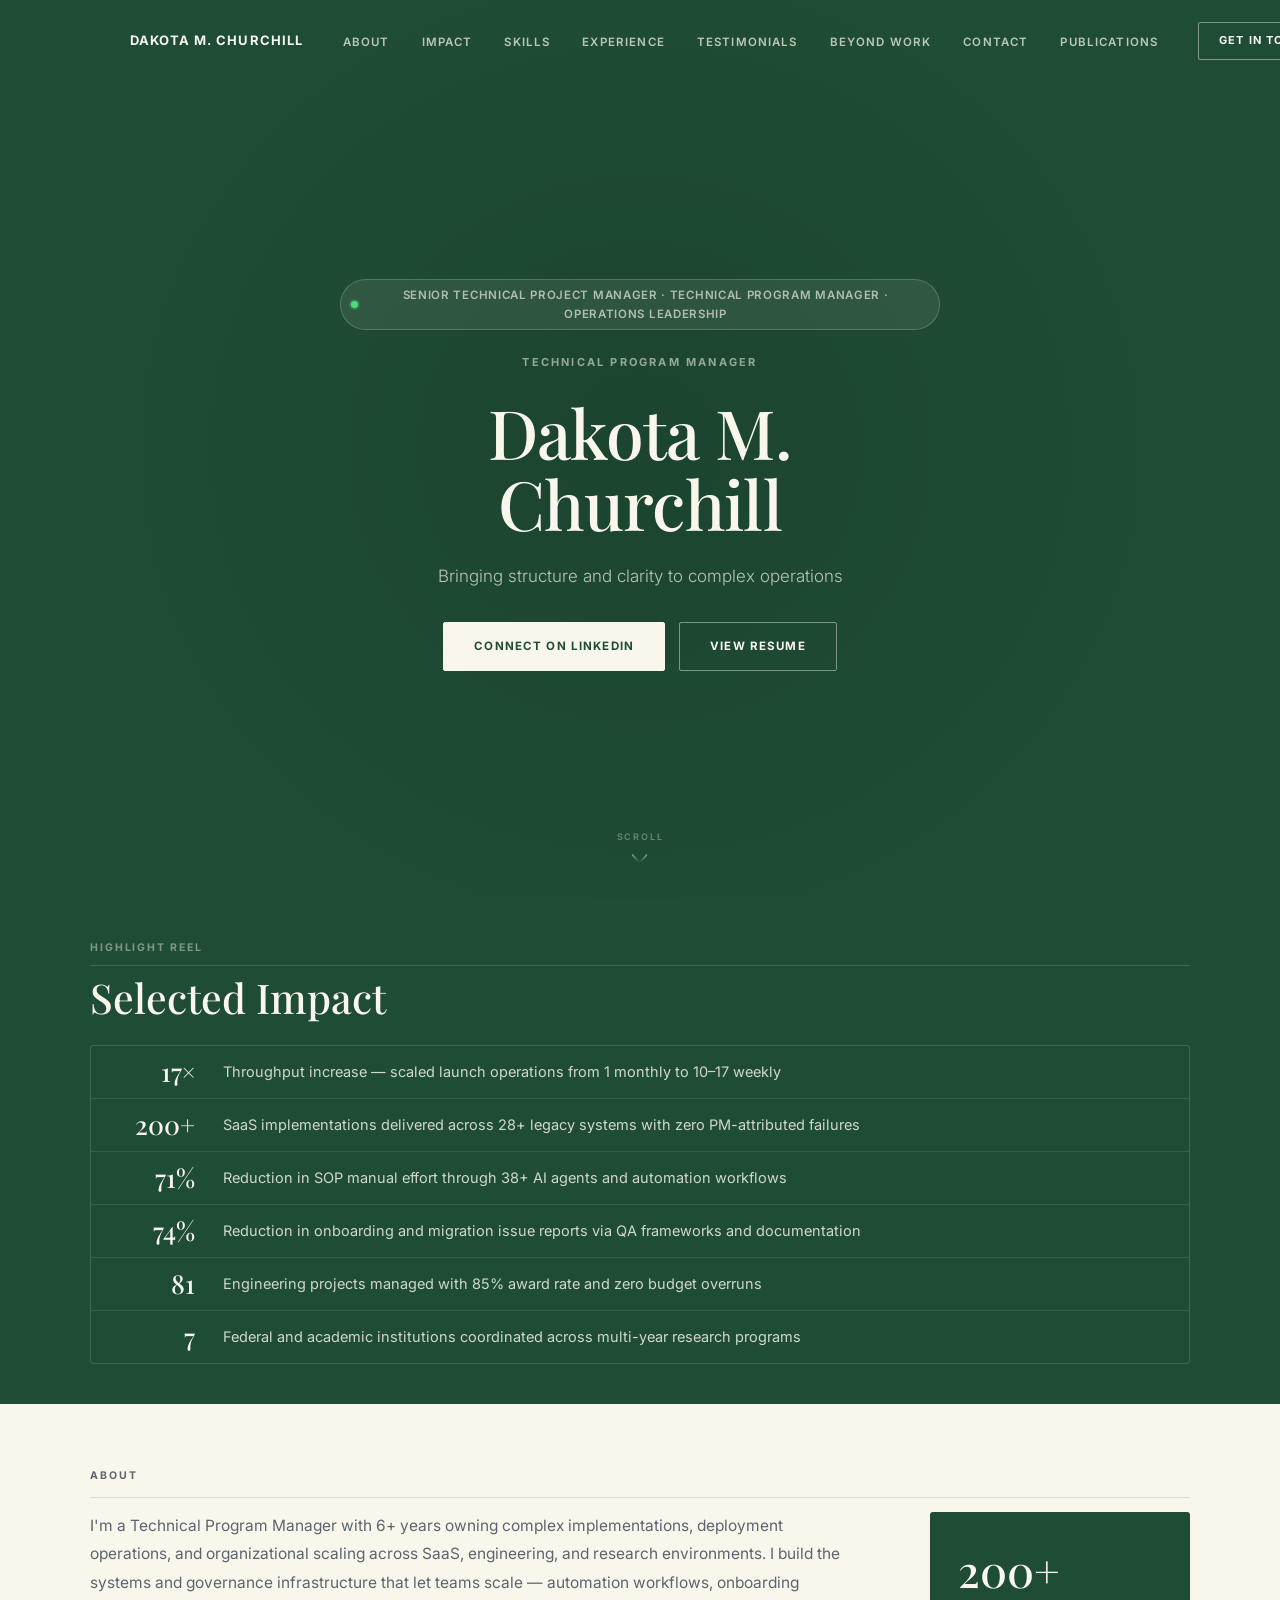
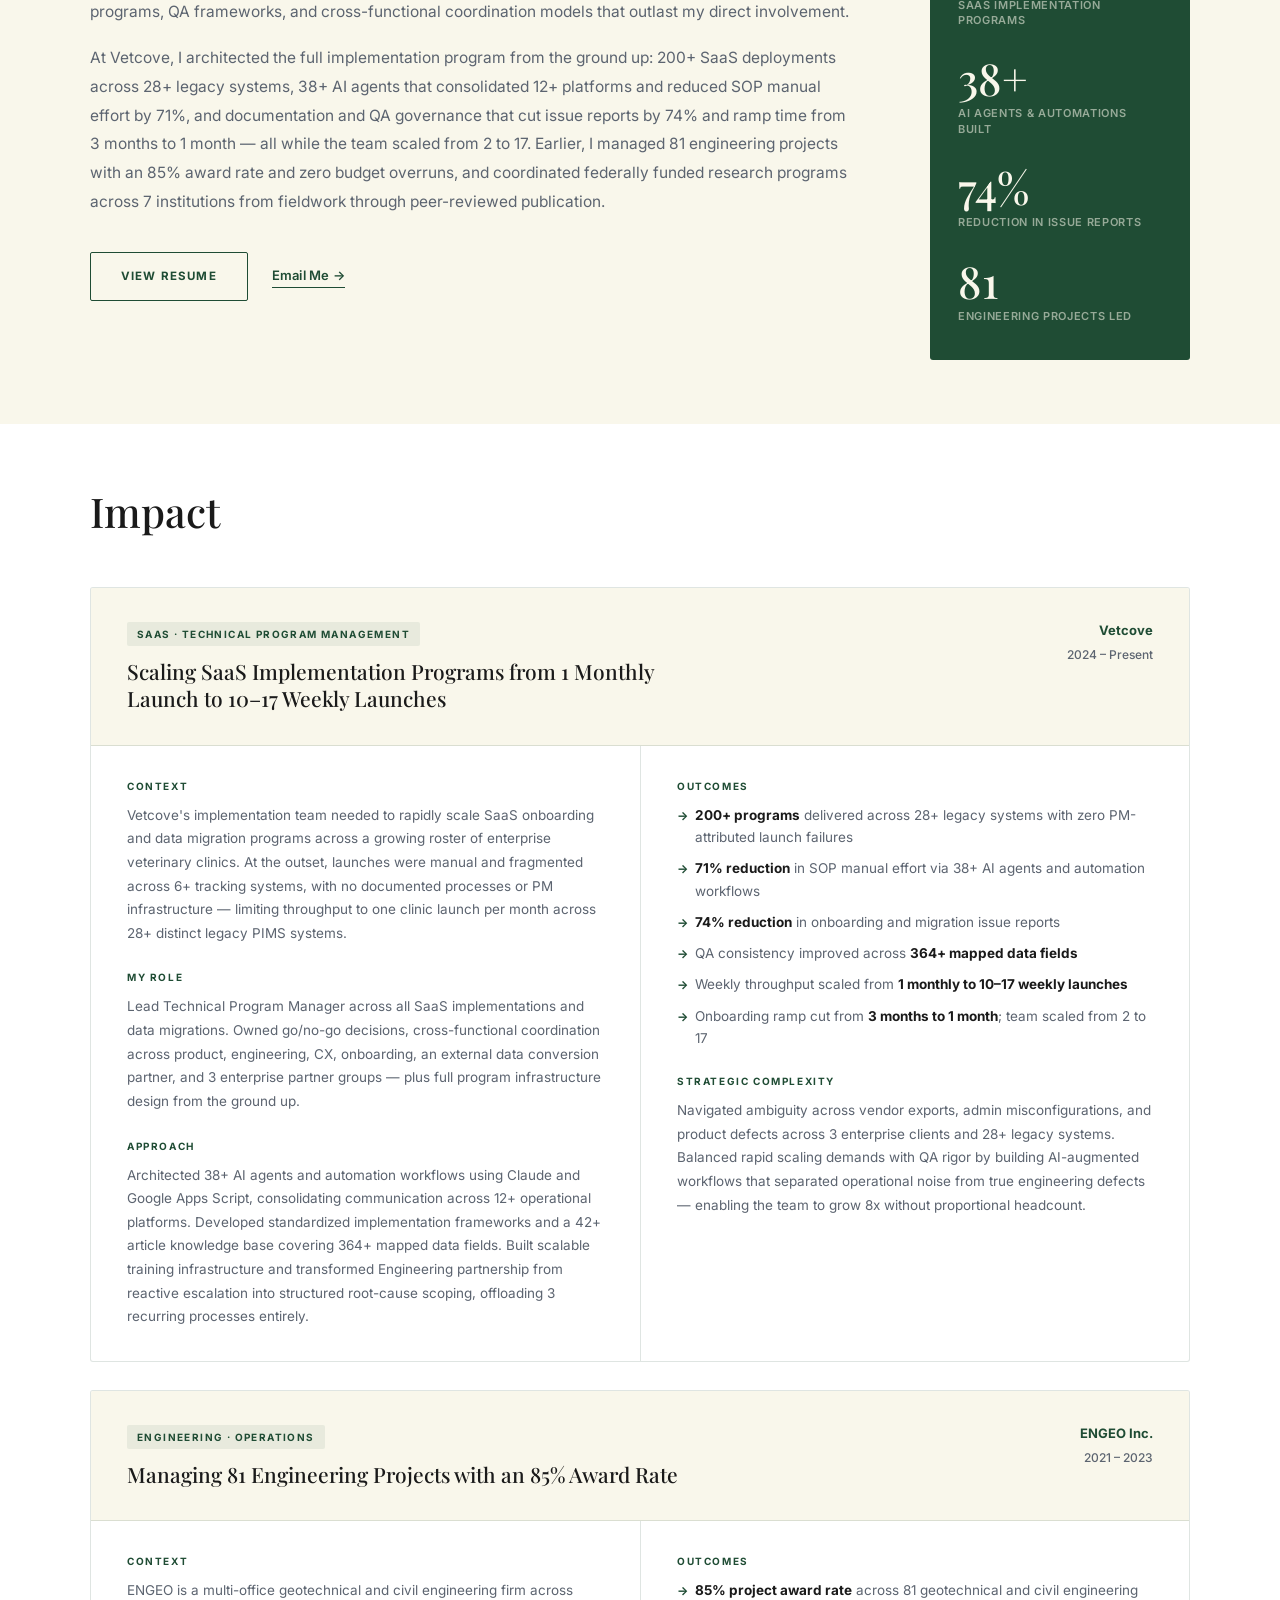
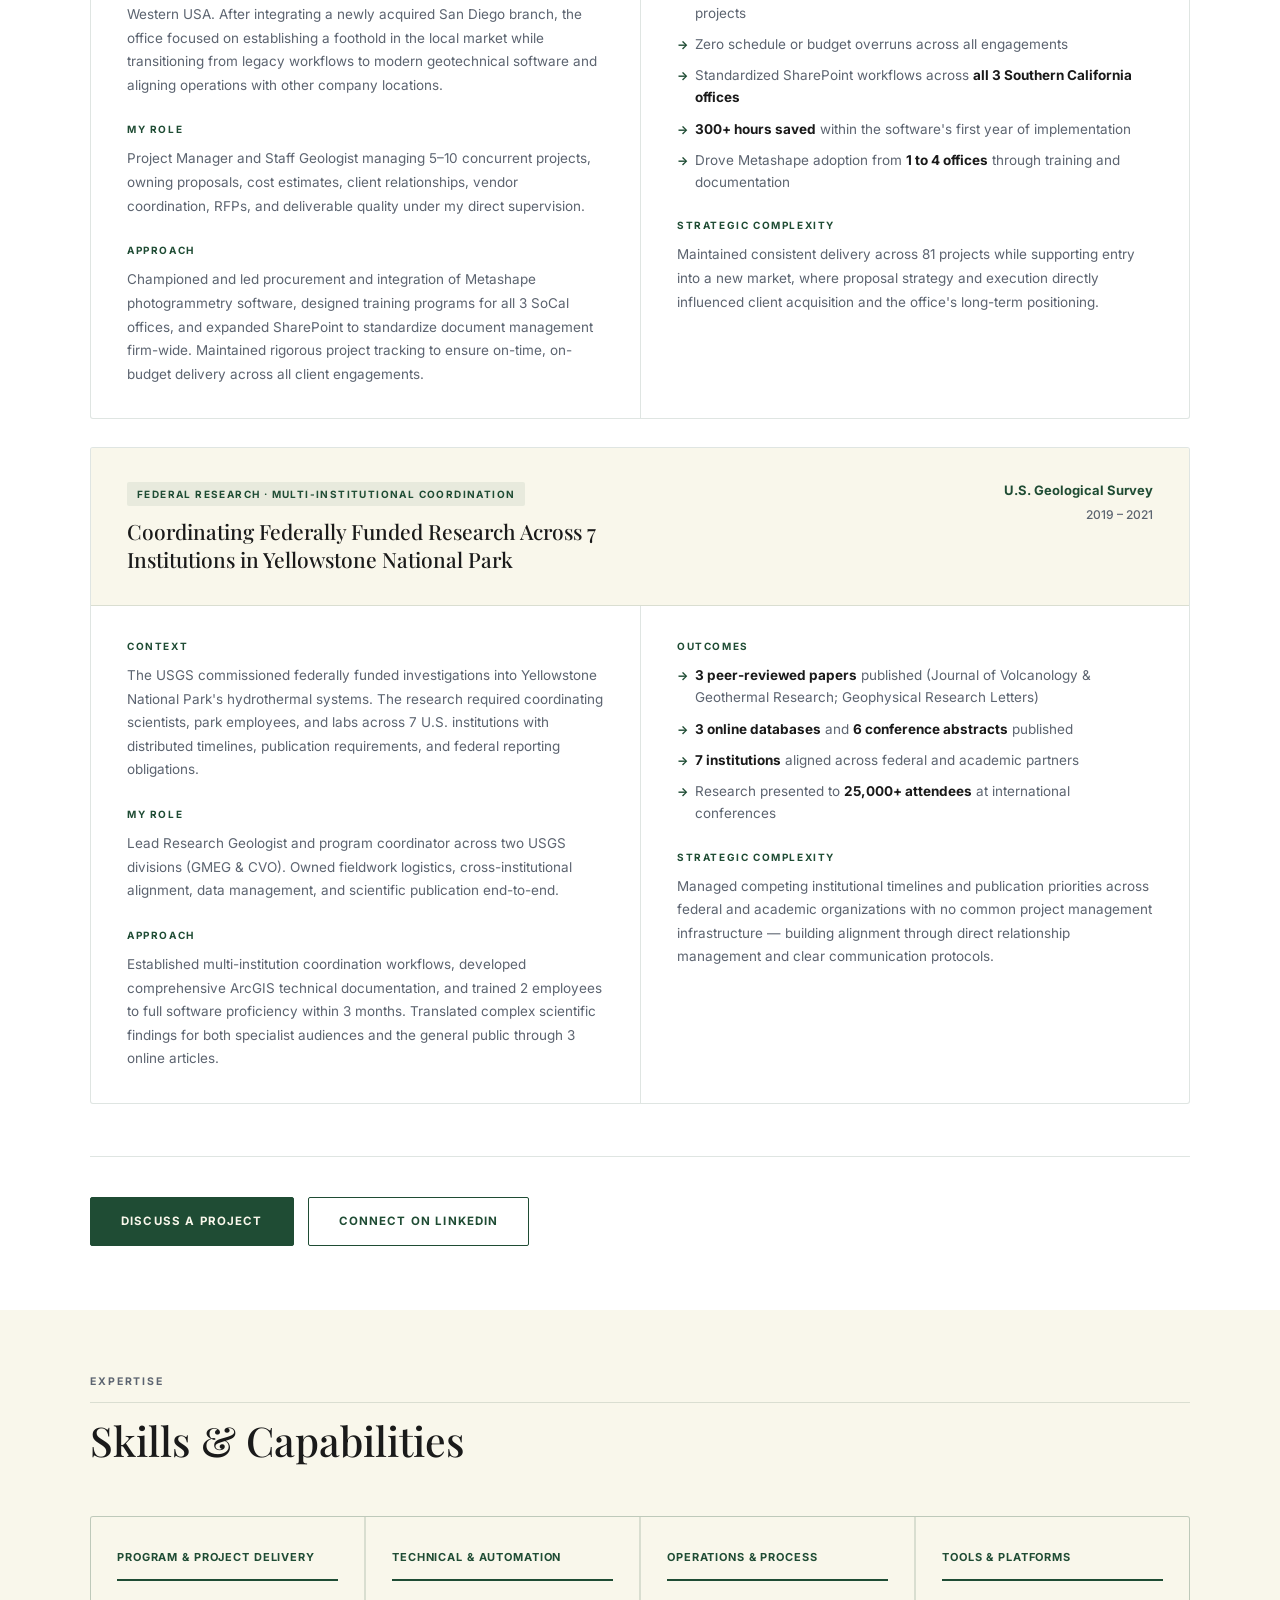
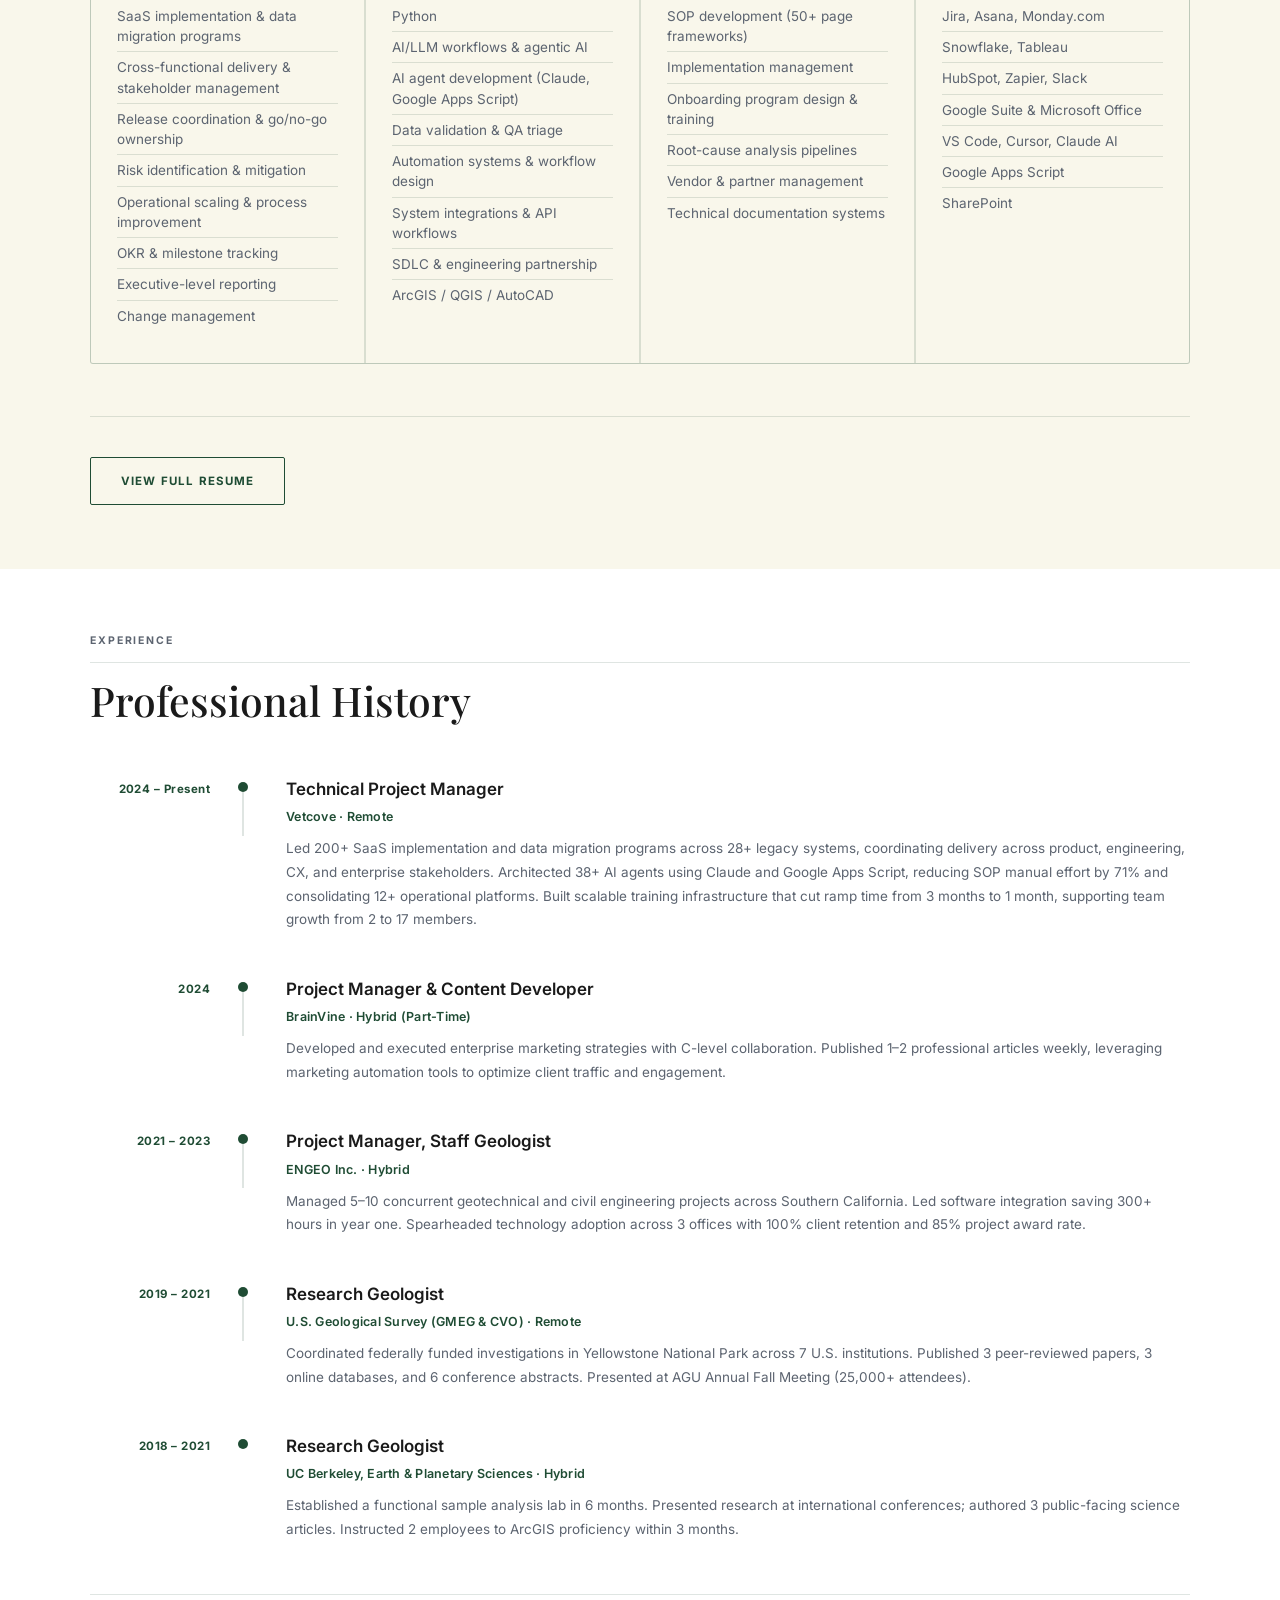
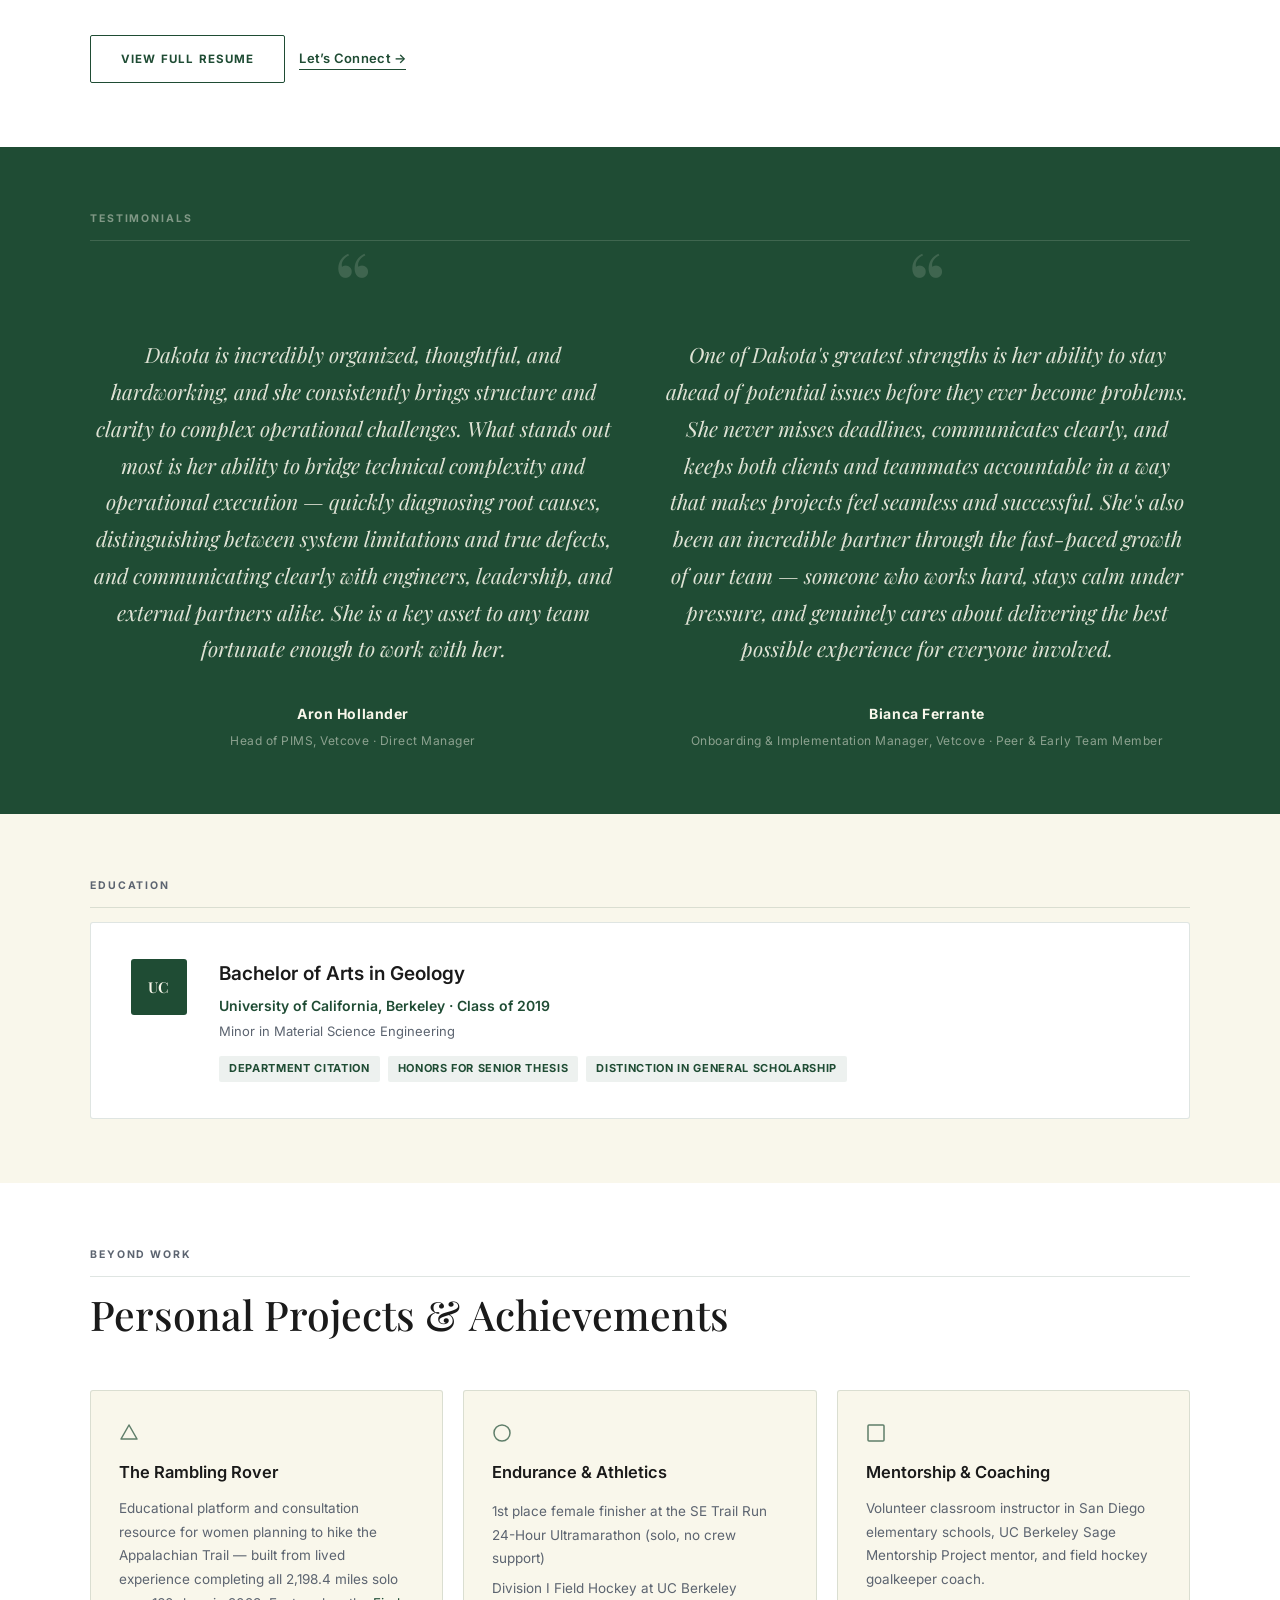
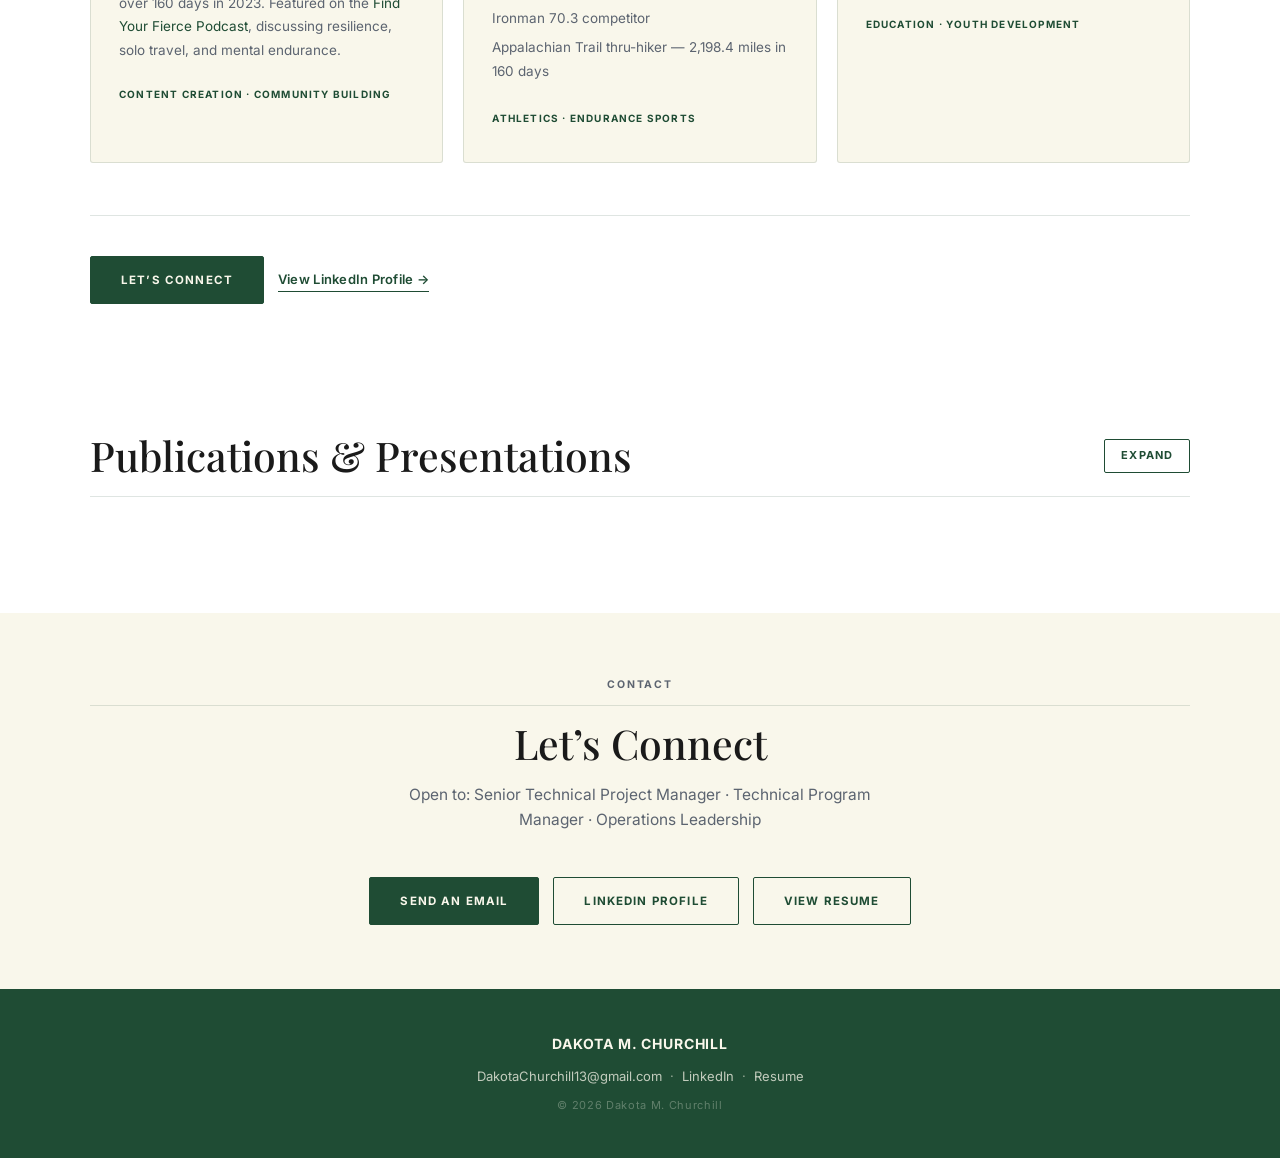
==== commit 54555052: "update resume" ====
--- a/index.html
+++ b/index.html
@@ -80,7 +80,7 @@
         <p class="hero-tagline">Bringing structure and clarity to complex operations</p>
         <div class="hero-ctas">
           <a href="https://www.linkedin.com/in/dakotachurchill/" target="_blank" rel="noopener noreferrer" class="btn btn-primary">Connect on LinkedIn</a>
-          <a href="https://drive.google.com/file/d/1Z_M8A1gzNQpf_lihwVG-saoZWOQragL3/view?usp=sharing" target="_blank" rel="noopener noreferrer" class="btn btn-secondary">View Resume</a>
+          <a href="https://drive.google.com/file/d/1mMvL6j6txURNkJpDX637f2cNZpOuRGi4/view?usp=sharing" target="_blank" rel="noopener noreferrer" class="btn btn-secondary">View Resume</a>
         </div>
       </div>
     </div>
@@ -141,7 +141,7 @@
           <p>I'm a Technical Program Manager with 6+ years owning complex implementations, deployment operations, and organizational scaling across SaaS, engineering, and research environments. I build the systems and governance infrastructure that let teams scale — automation workflows, onboarding programs, QA frameworks, and cross-functional coordination models that outlast my direct involvement.</p>
           <p>At Vetcove, I architected the full implementation program from the ground up: 200+ SaaS deployments across 28+ legacy systems, 38+ AI agents that consolidated 12+ platforms and reduced SOP manual effort by 71%, and documentation and QA governance that cut issue reports by 74% and ramp time from 3 months to 1 month — all while the team scaled from 2 to 17. Earlier, I managed 81 engineering projects with an 85% award rate and zero budget overruns, and coordinated federally funded research programs across 7 institutions from fieldwork through peer-reviewed publication.</p>
           <div class="about-ctas">
-            <a href="https://drive.google.com/file/d/1Z_M8A1gzNQpf_lihwVG-saoZWOQragL3/view?usp=sharing" target="_blank" rel="noopener noreferrer" class="btn btn-outline">View Resume</a>
+            <a href="https://drive.google.com/file/d/1mMvL6j6txURNkJpDX637f2cNZpOuRGi4/view?usp=sharing" target="_blank" rel="noopener noreferrer" class="btn btn-outline">View Resume</a>
             <a href="mailto:DakotaChurchill13@gmail.com" class="btn-link">Email Me &rarr;</a>
           </div>
         </div>
@@ -346,7 +346,7 @@
         </div>
       </div>
       <div class="section-cta-row">
-        <a href="https://drive.google.com/file/d/1Z_M8A1gzNQpf_lihwVG-saoZWOQragL3/view?usp=sharing" target="_blank" rel="noopener noreferrer" class="btn btn-outline">View Full Resume</a>
+        <a href="https://drive.google.com/file/d/1mMvL6j6txURNkJpDX637f2cNZpOuRGi4/view?usp=sharing" target="_blank" rel="noopener noreferrer" class="btn btn-outline">View Full Resume</a>
       </div>
     </div>
   </section>
@@ -410,7 +410,7 @@
 
       </div>
       <div class="section-cta-row">
-        <a href="https://drive.google.com/file/d/1Z_M8A1gzNQpf_lihwVG-saoZWOQragL3/view?usp=sharing" target="_blank" rel="noopener noreferrer" class="btn btn-outline">View Full Resume</a>
+        <a href="https://drive.google.com/file/d/1mMvL6j6txURNkJpDX637f2cNZpOuRGi4/view?usp=sharing" target="_blank" rel="noopener noreferrer" class="btn btn-outline">View Full Resume</a>
         <a href="mailto:DakotaChurchill13@gmail.com" class="btn-link">Let&rsquo;s Connect &rarr;</a>
       </div>
     </div>
@@ -589,7 +589,7 @@
       <div class="contact-links">
         <a href="mailto:DakotaChurchill13@gmail.com" class="btn btn-green">Send an Email</a>
         <a href="https://www.linkedin.com/in/dakotachurchill/" target="_blank" rel="noopener noreferrer" class="btn btn-outline">LinkedIn Profile</a>
-        <a href="https://drive.google.com/file/d/1Z_M8A1gzNQpf_lihwVG-saoZWOQragL3/view?usp=sharing" target="_blank" rel="noopener noreferrer" class="btn btn-outline">View Resume</a>
+        <a href="https://drive.google.com/file/d/1mMvL6j6txURNkJpDX637f2cNZpOuRGi4/view?usp=sharing" target="_blank" rel="noopener noreferrer" class="btn btn-outline">View Resume</a>
       </div>
     </div>
   </section>
@@ -603,7 +603,7 @@
         &nbsp;&middot;&nbsp;
         <a href="https://www.linkedin.com/in/dakotachurchill/" target="_blank" rel="noopener noreferrer">LinkedIn</a>
         &nbsp;&middot;&nbsp;
-        <a href="https://drive.google.com/file/d/1Z_M8A1gzNQpf_lihwVG-saoZWOQragL3/view?usp=sharing" target="_blank" rel="noopener noreferrer">Resume</a>
+        <a href="https://drive.google.com/file/d/1mMvL6j6txURNkJpDX637f2cNZpOuRGi4/view?usp=sharing" target="_blank" rel="noopener noreferrer">Resume</a>
       </p>
       <p class="footer-copy">&copy; 2026 Dakota M. Churchill</p>
     </div>
--- a/styles.css
+++ b/styles.css
@@ -27,7 +27,7 @@
 
   --max-w: 1100px;
   --pad-x: 40px;
-  --section-y: 100px;
+  --section-y: 64px;
 }
 
 html {
@@ -1105,7 +1105,7 @@
 @media (max-width: 1024px) {
   :root {
     --pad-x: 32px;
-    --section-y: 80px;
+    --section-y: 52px;
   }
 
   .hero-inner {
@@ -1130,7 +1130,7 @@
 @media (max-width: 768px) {
   :root {
     --pad-x: 24px;
-    --section-y: 64px;
+    --section-y: 40px;
   }
 
   /* Nav */
@@ -1227,6 +1227,8 @@
    ============================================================ */
 .section-highlight {
   background: var(--green);
+  padding-top: 40px;
+  padding-bottom: 40px;
 }
 
 .section-title--light {
@@ -1242,10 +1244,10 @@
 
 .highlight-reel li {
   display: grid;
-  grid-template-columns: 90px 1fr;
+  grid-template-columns: 80px 1fr;
   align-items: center;
-  gap: 32px;
-  padding: 22px 28px;
+  gap: 28px;
+  padding: 13px 24px;
   border-bottom: 1px solid rgba(249, 247, 235, 0.1);
   transition: background 0.15s;
 }
@@ -1255,7 +1257,7 @@
 
 .hl-stat {
   font-family: var(--font-serif);
-  font-size: 34px;
+  font-size: 26px;
   font-weight: 500;
   color: var(--cream);
   text-align: right;
@@ -1264,19 +1266,28 @@
 }
 
 .hl-desc {
-  font-size: 16px;
+  font-size: 14.5px;
   color: rgba(249, 247, 235, 0.82);
-  line-height: 1.5;
+  line-height: 1.45;
+}
+
+.section-highlight .section-label {
+  margin-bottom: 8px;
+  padding-bottom: 8px;
+}
+
+.section-highlight .section-title {
+  margin-bottom: 24px;
 }
 
 @media (max-width: 600px) {
   .highlight-reel li {
-    grid-template-columns: 70px 1fr;
-    gap: 20px;
-    padding: 18px 20px;
-  }
-  .hl-stat { font-size: 26px; }
-  .hl-desc { font-size: 14px; }
+    grid-template-columns: 60px 1fr;
+    gap: 16px;
+    padding: 11px 16px;
+  }
+  .hl-stat { font-size: 20px; }
+  .hl-desc { font-size: 13px; }
 }
 
 /* ============================================================
